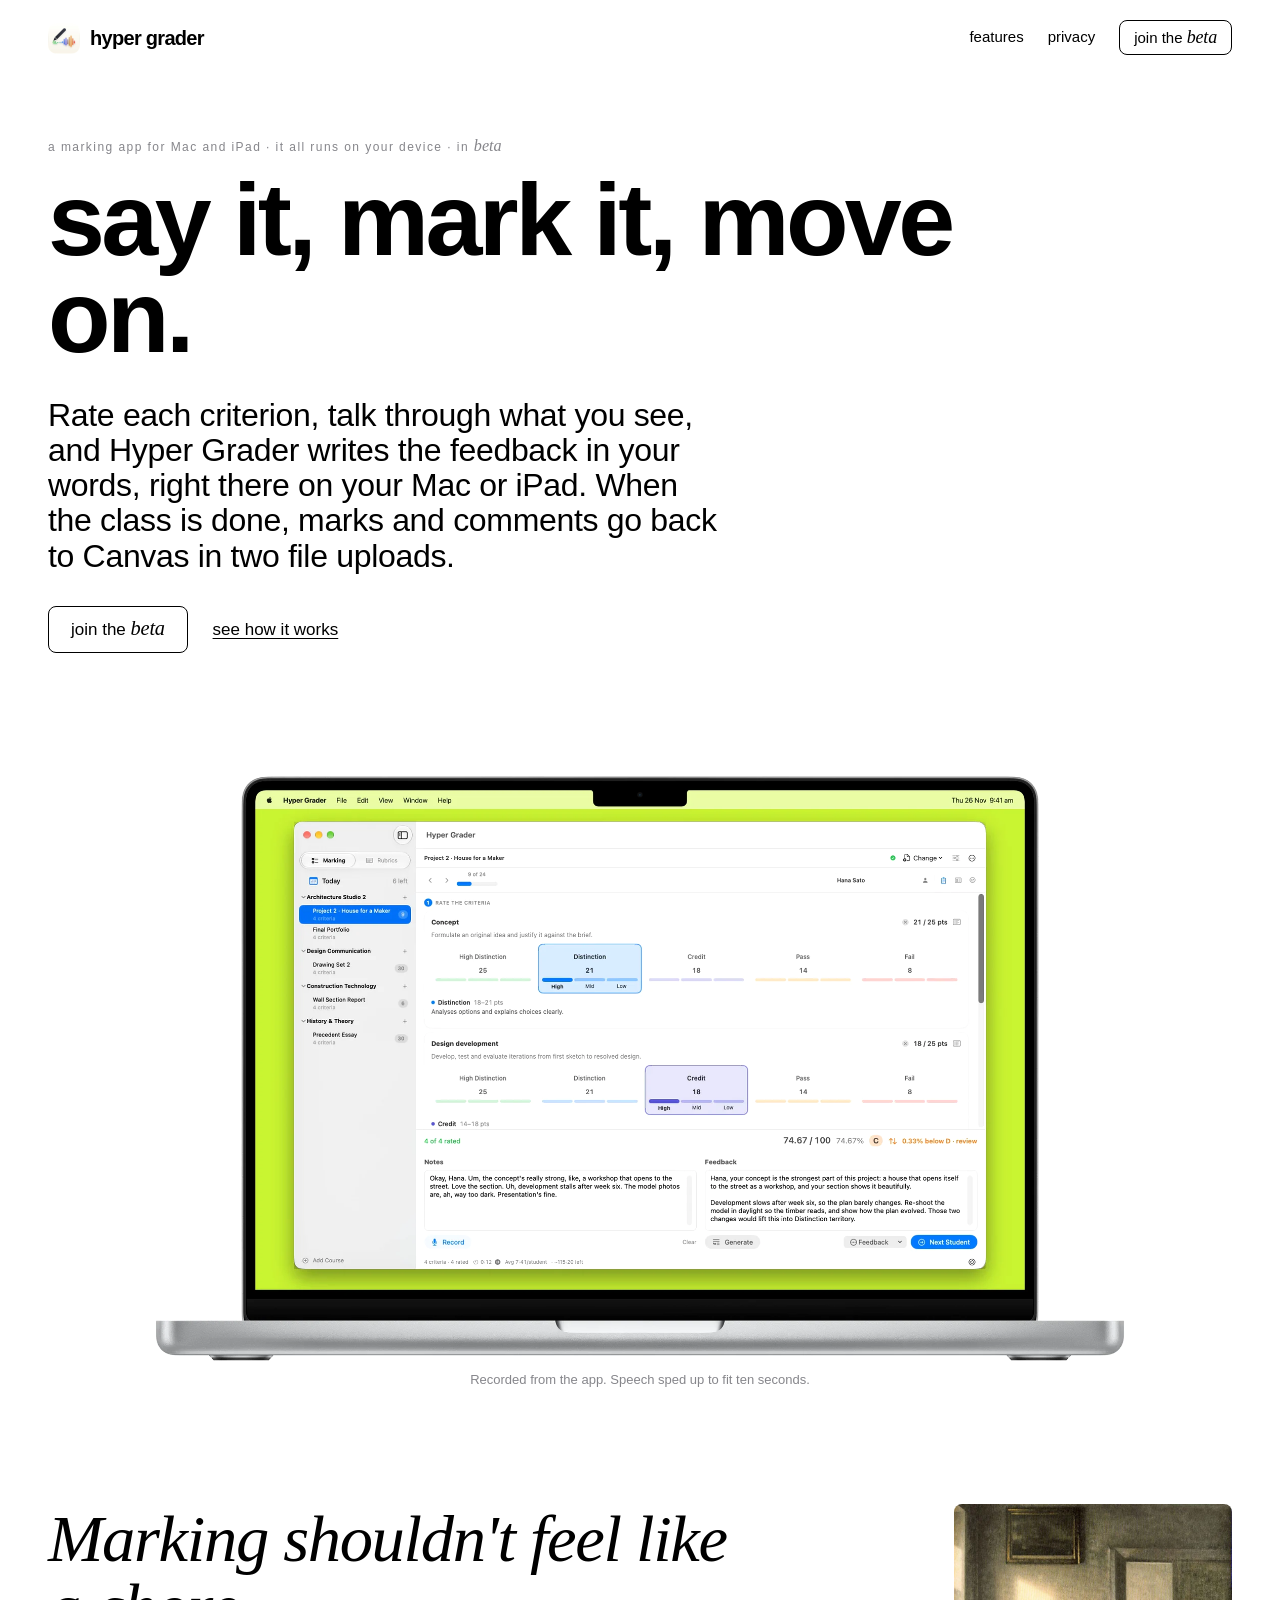
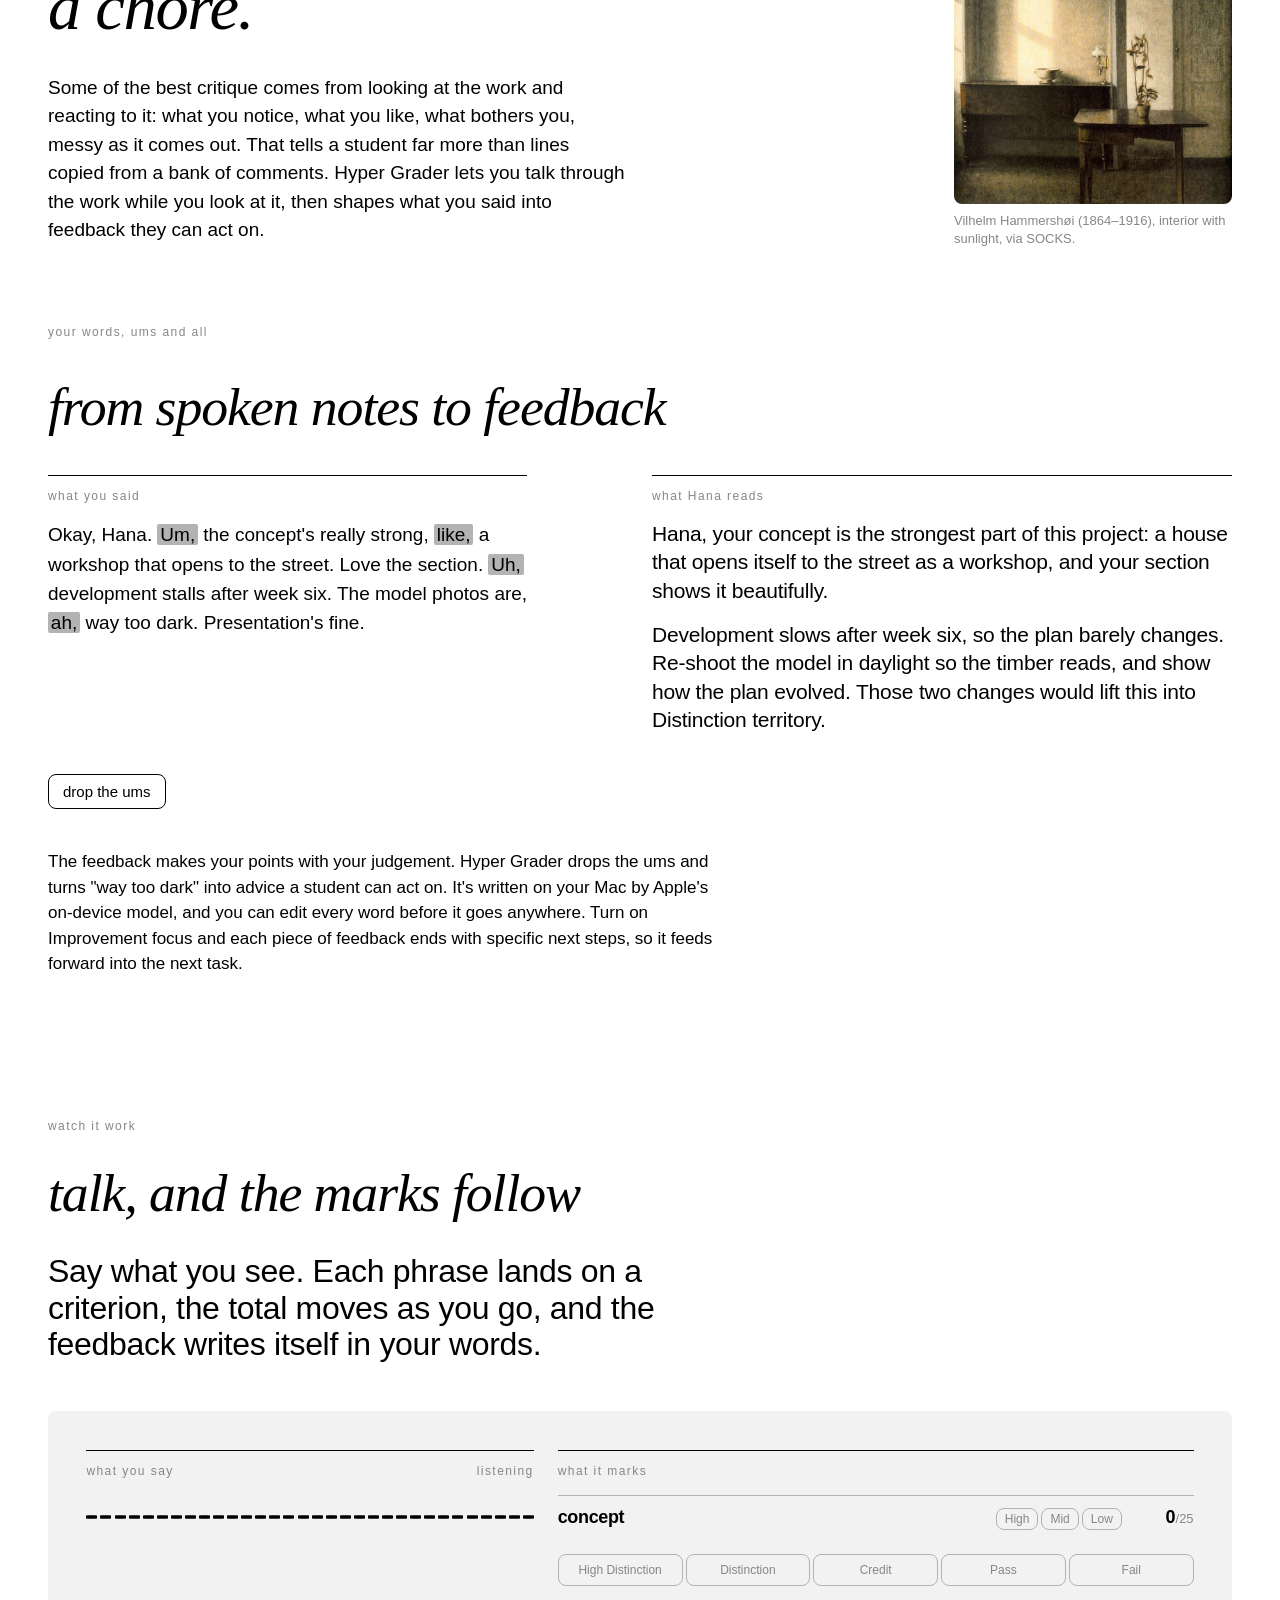
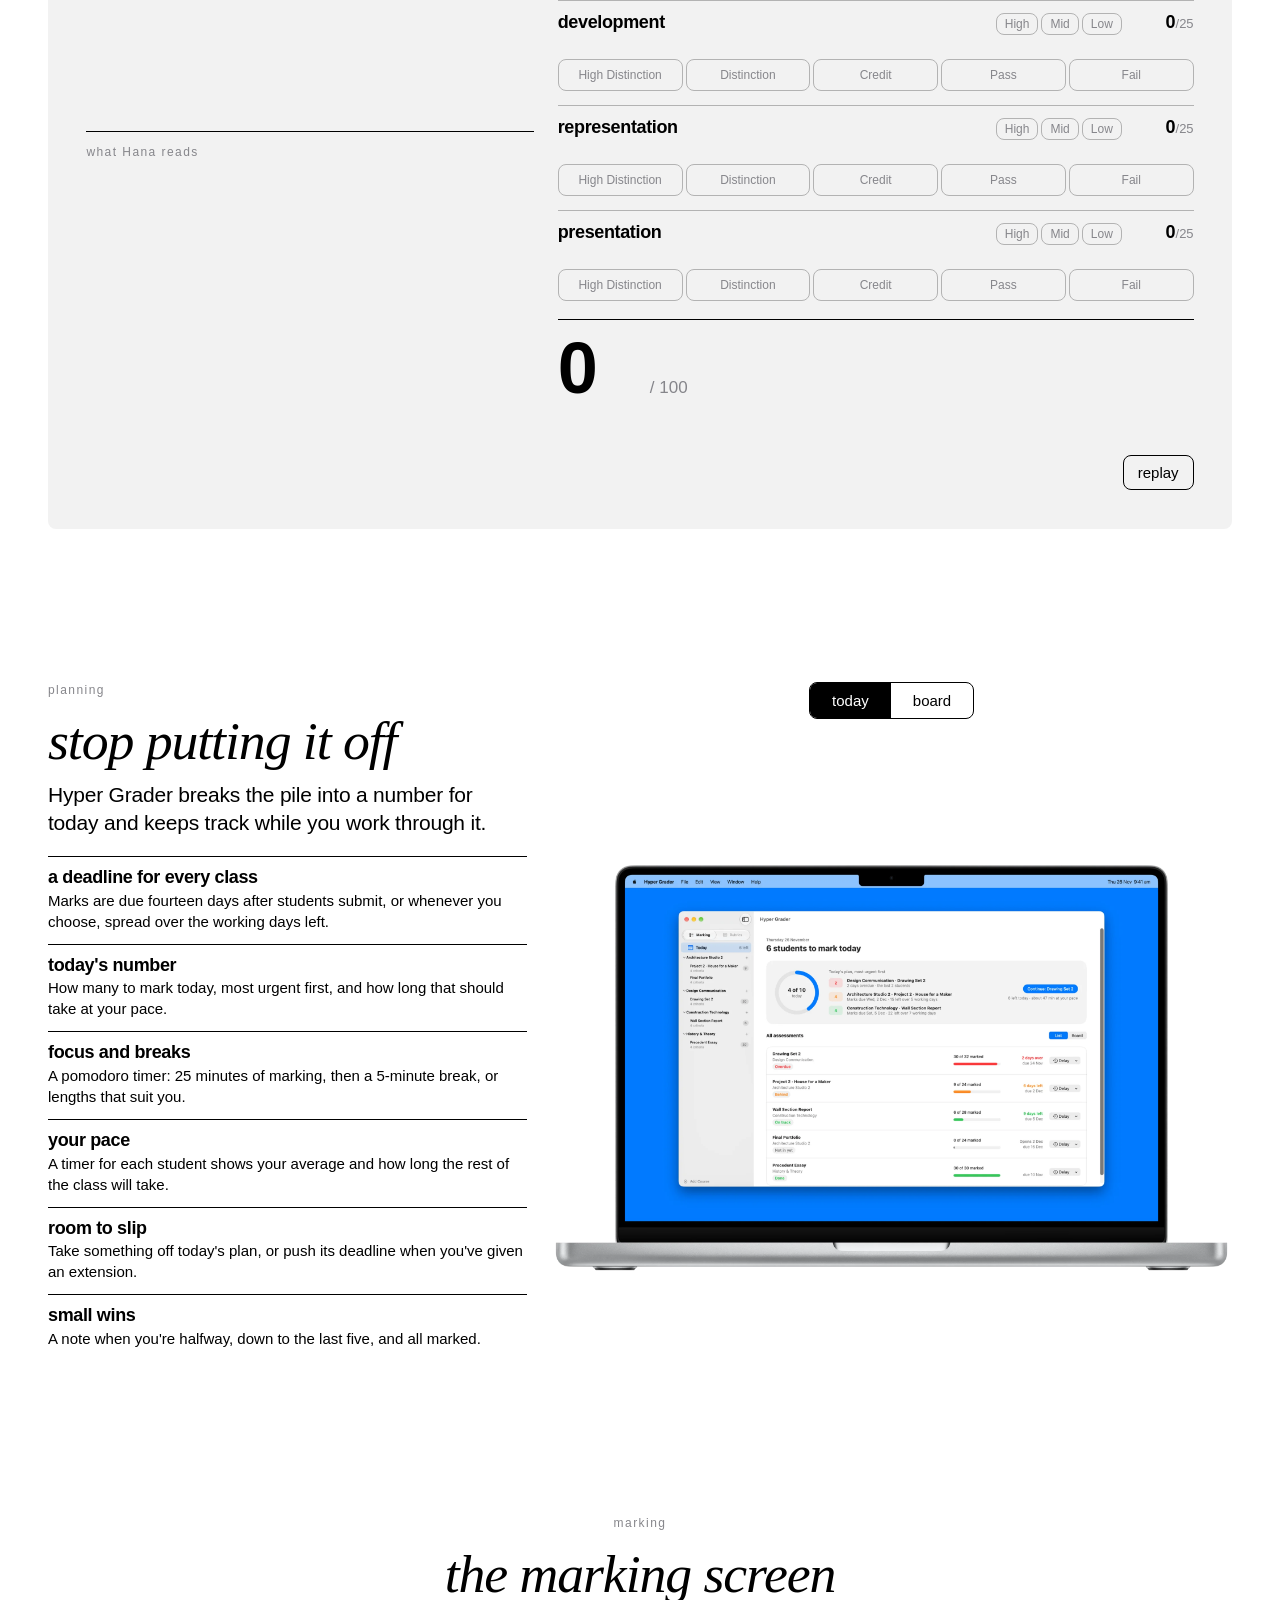
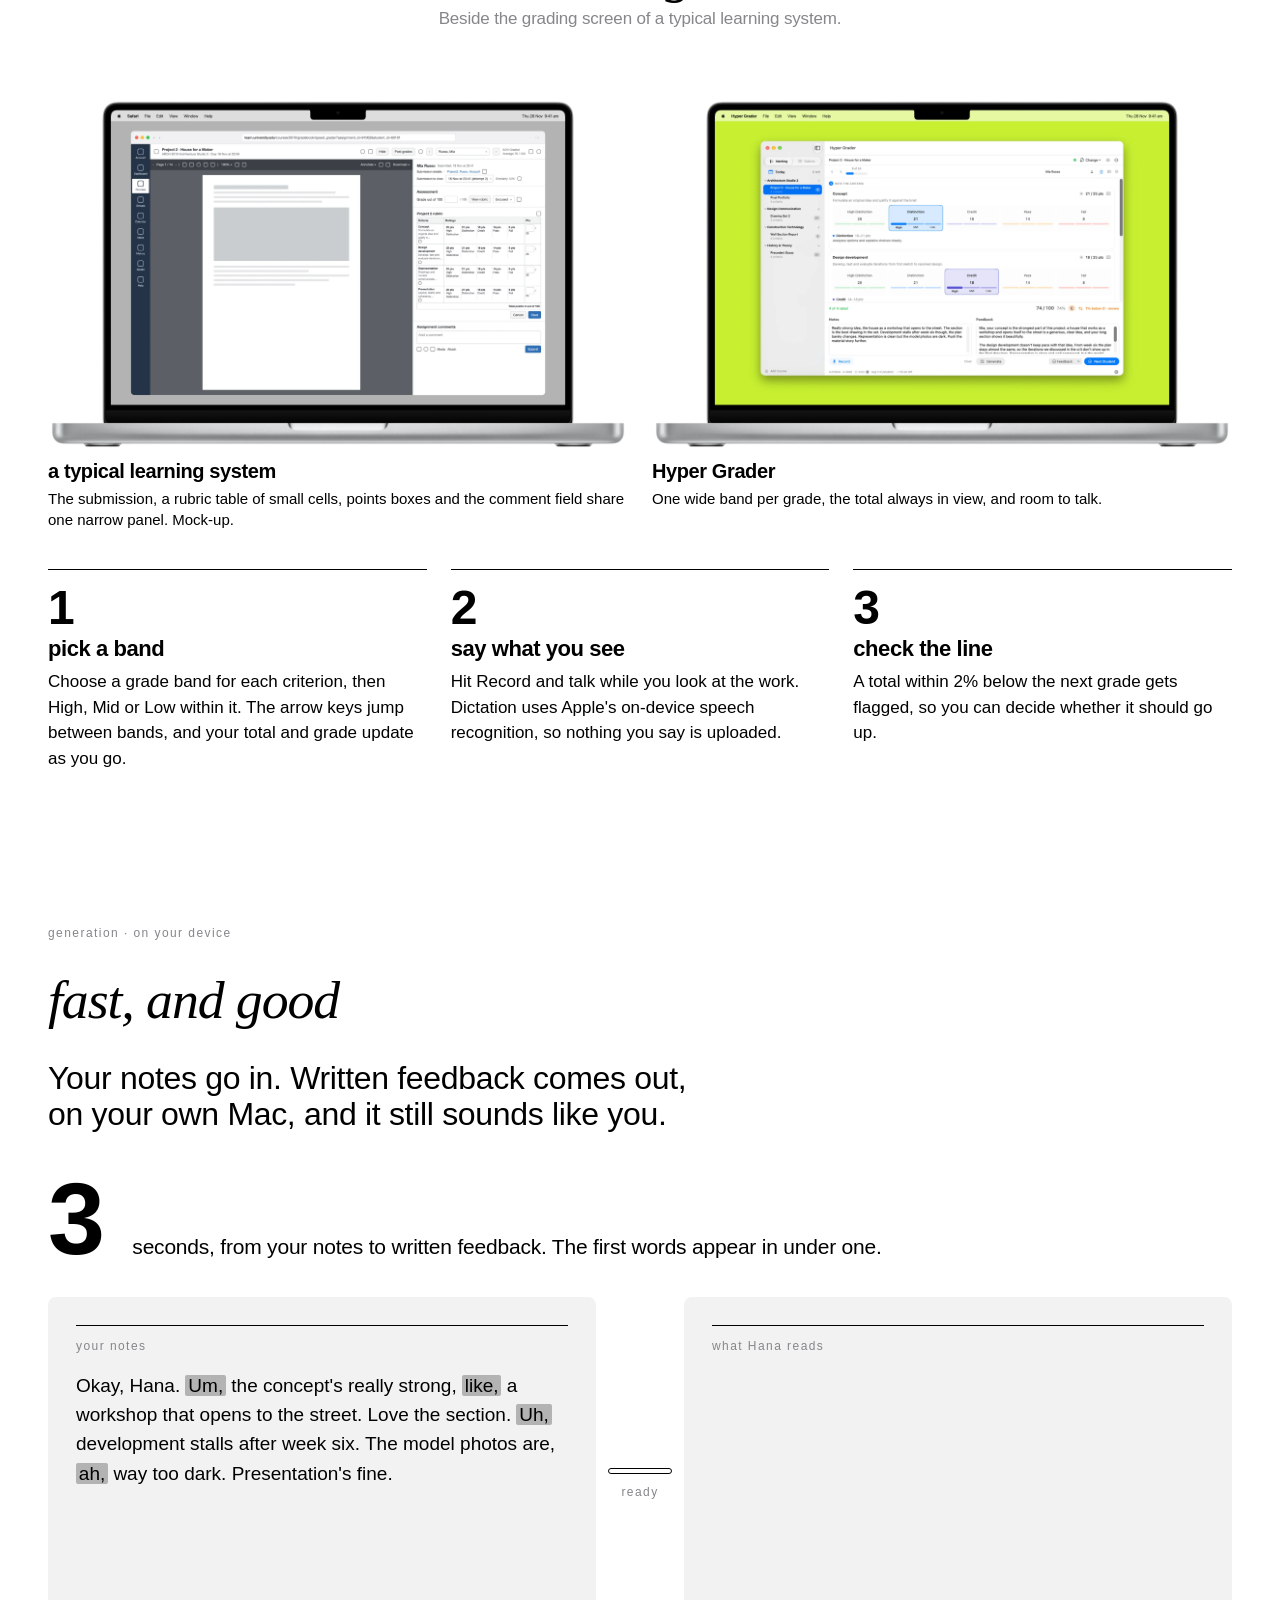
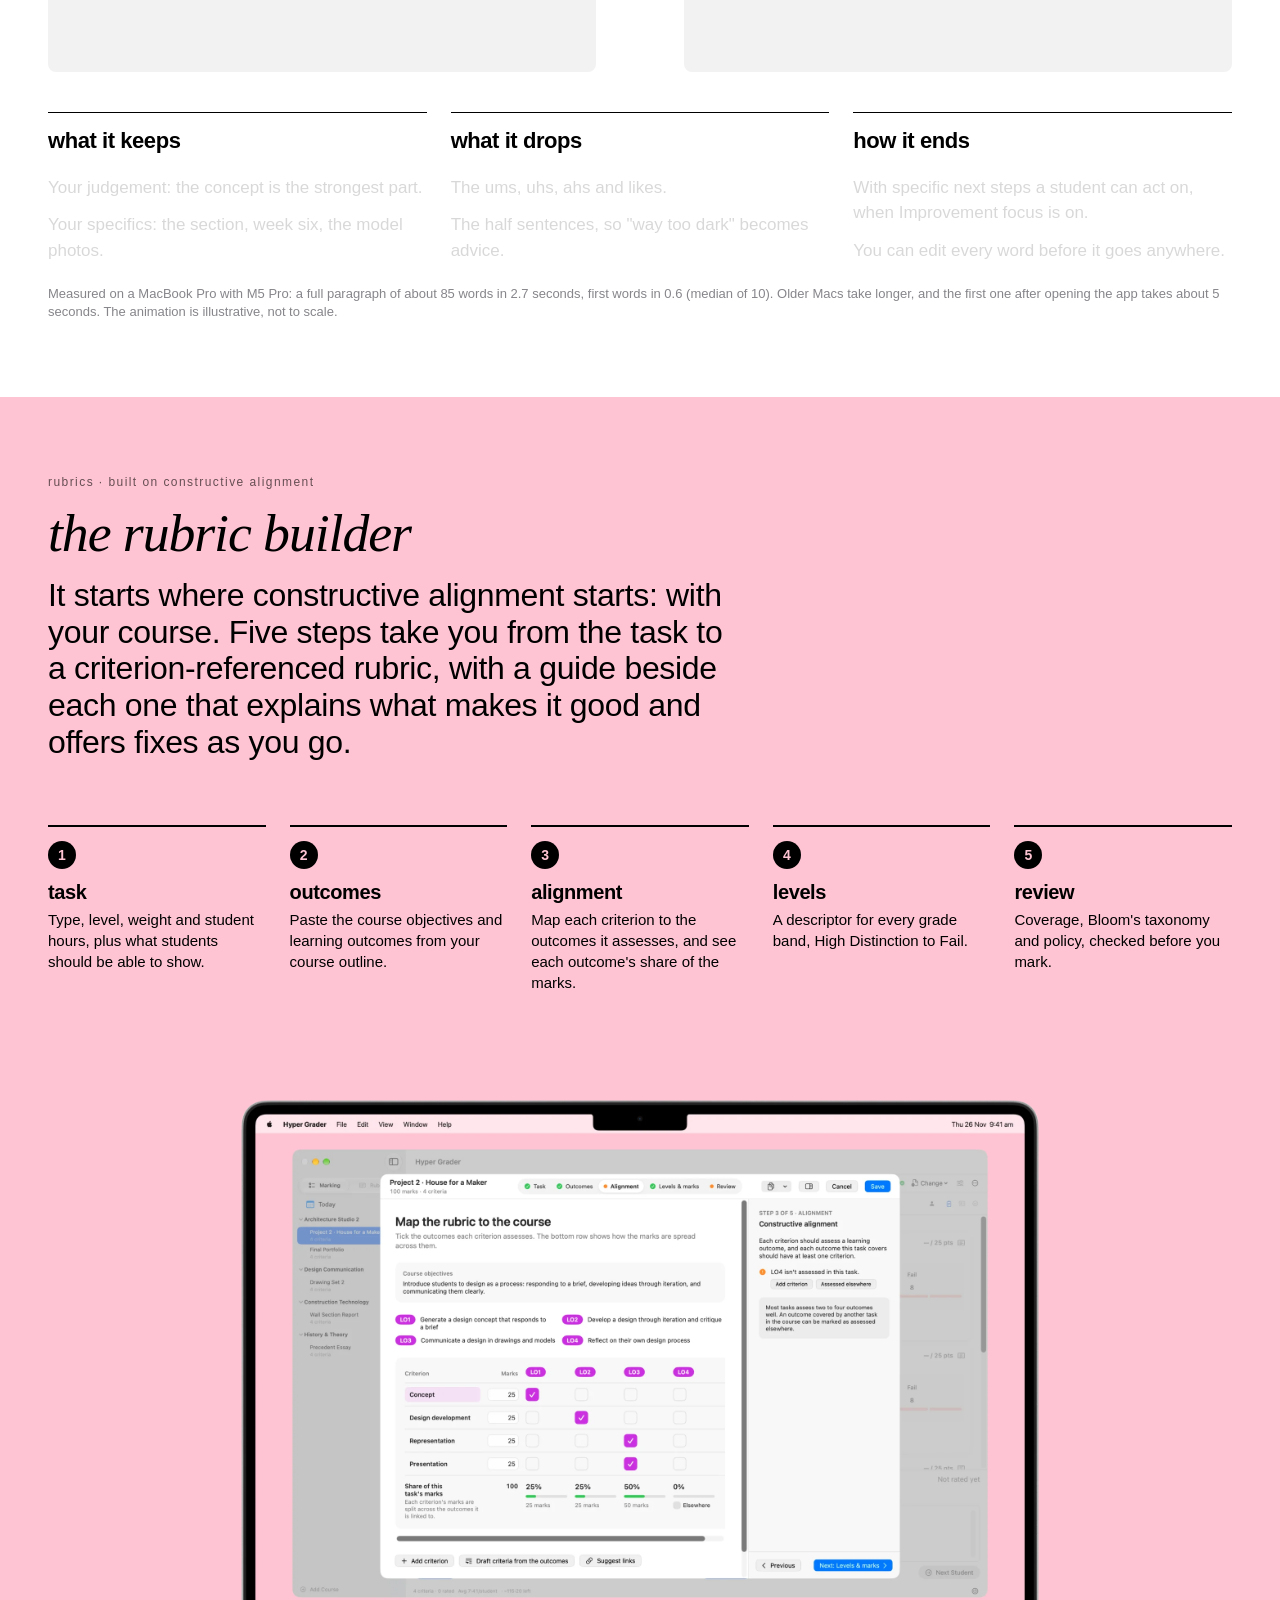
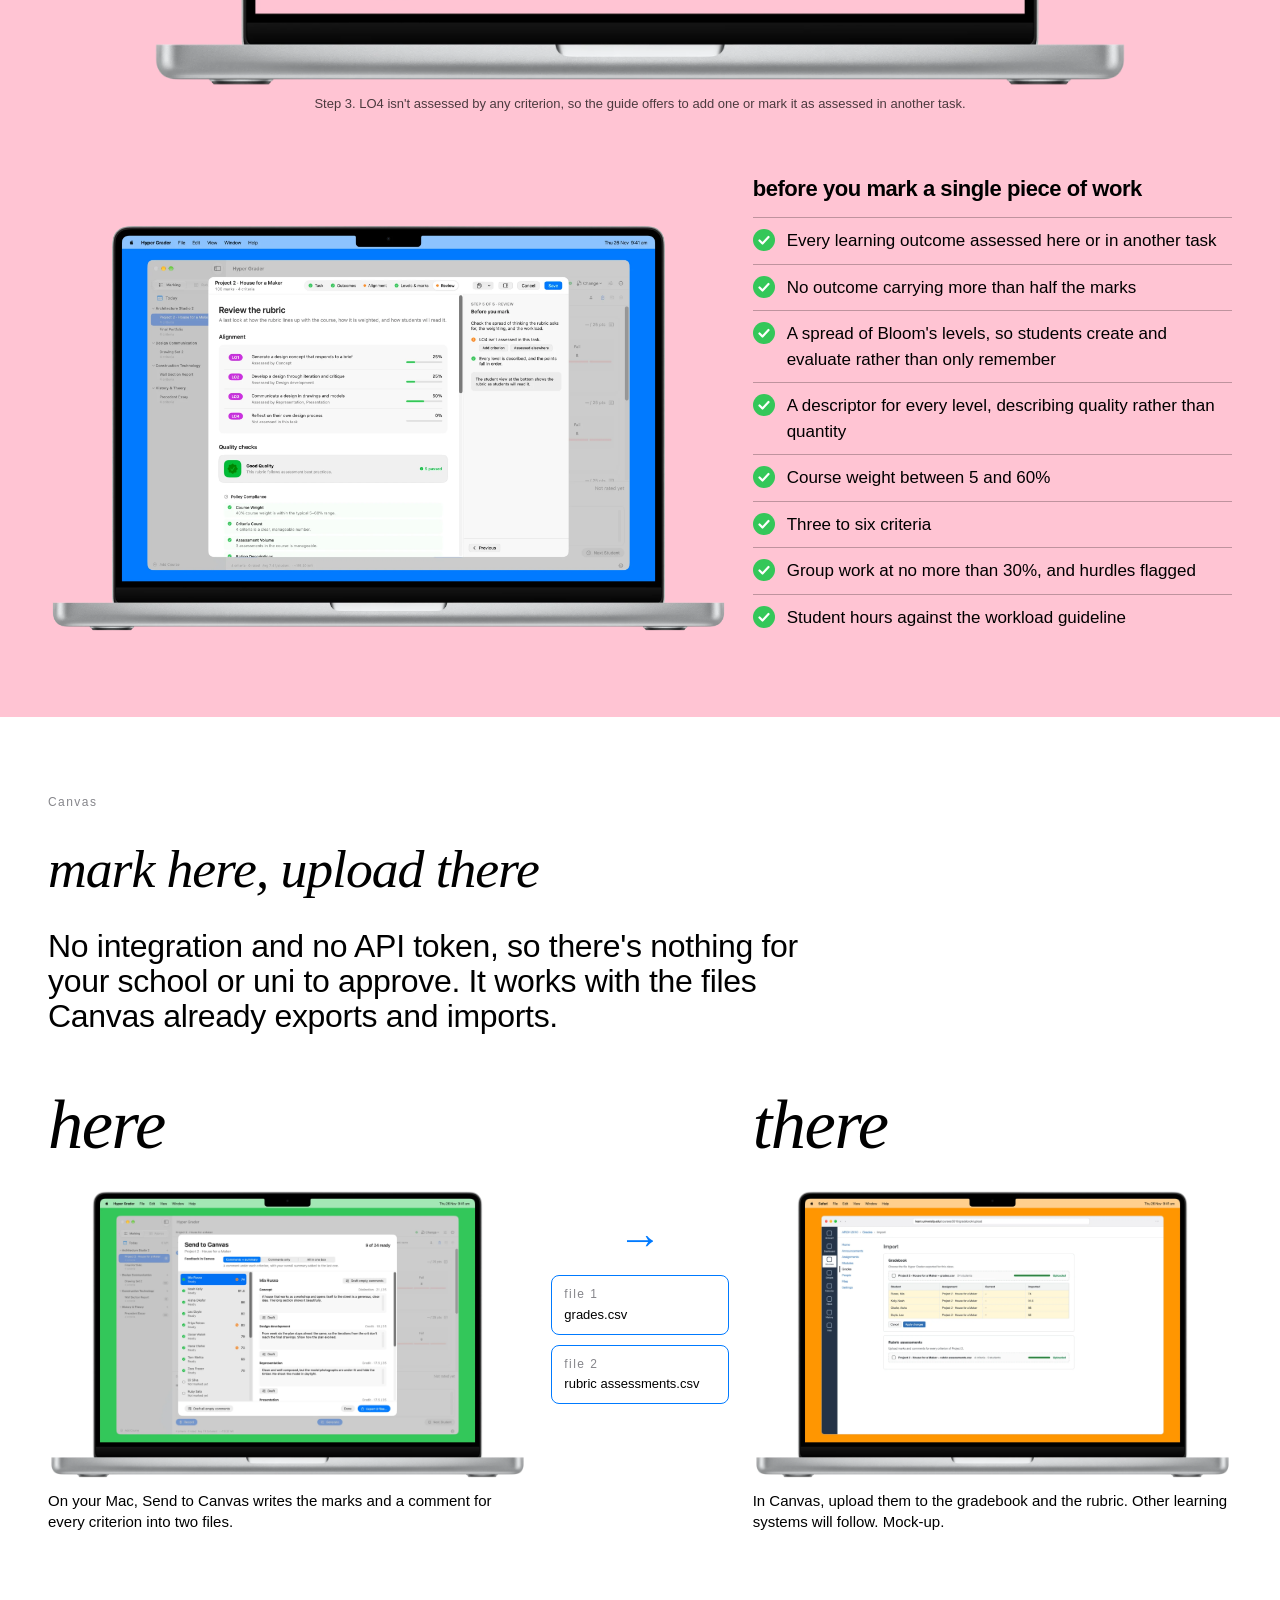
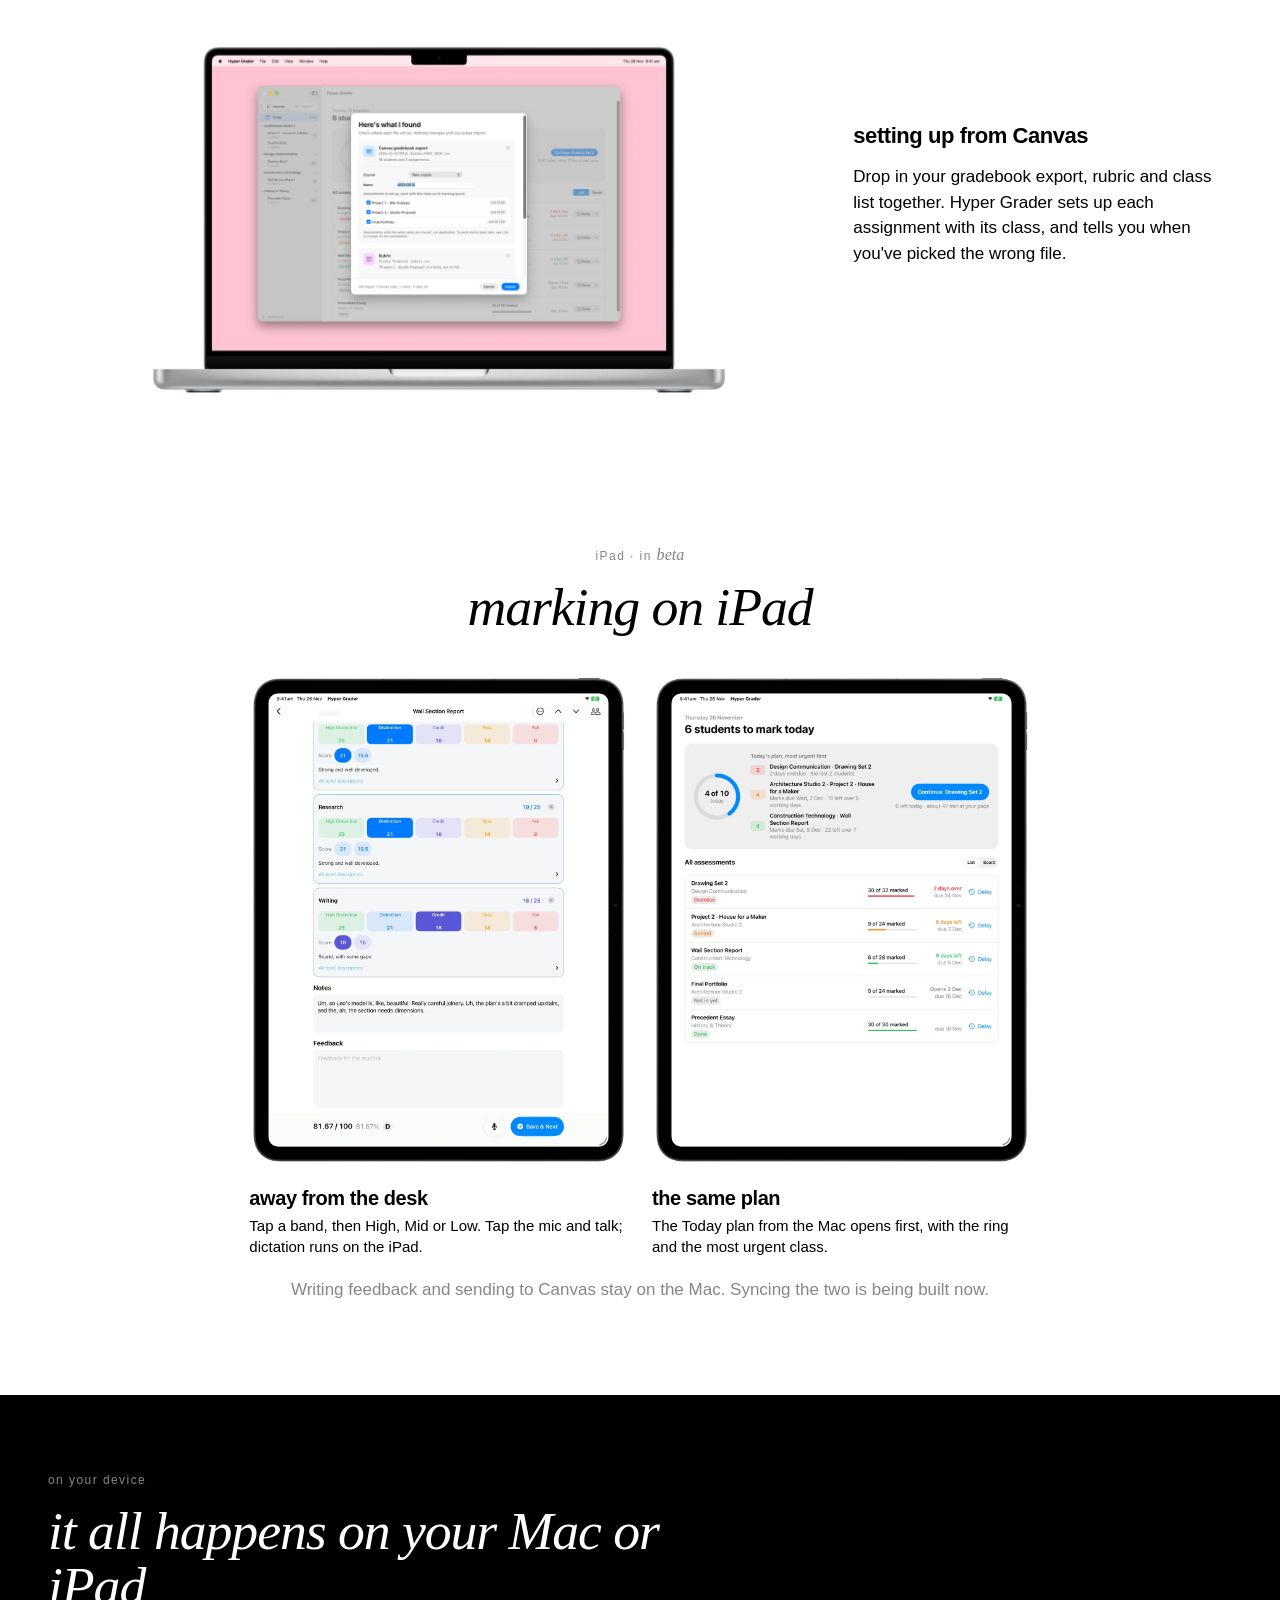
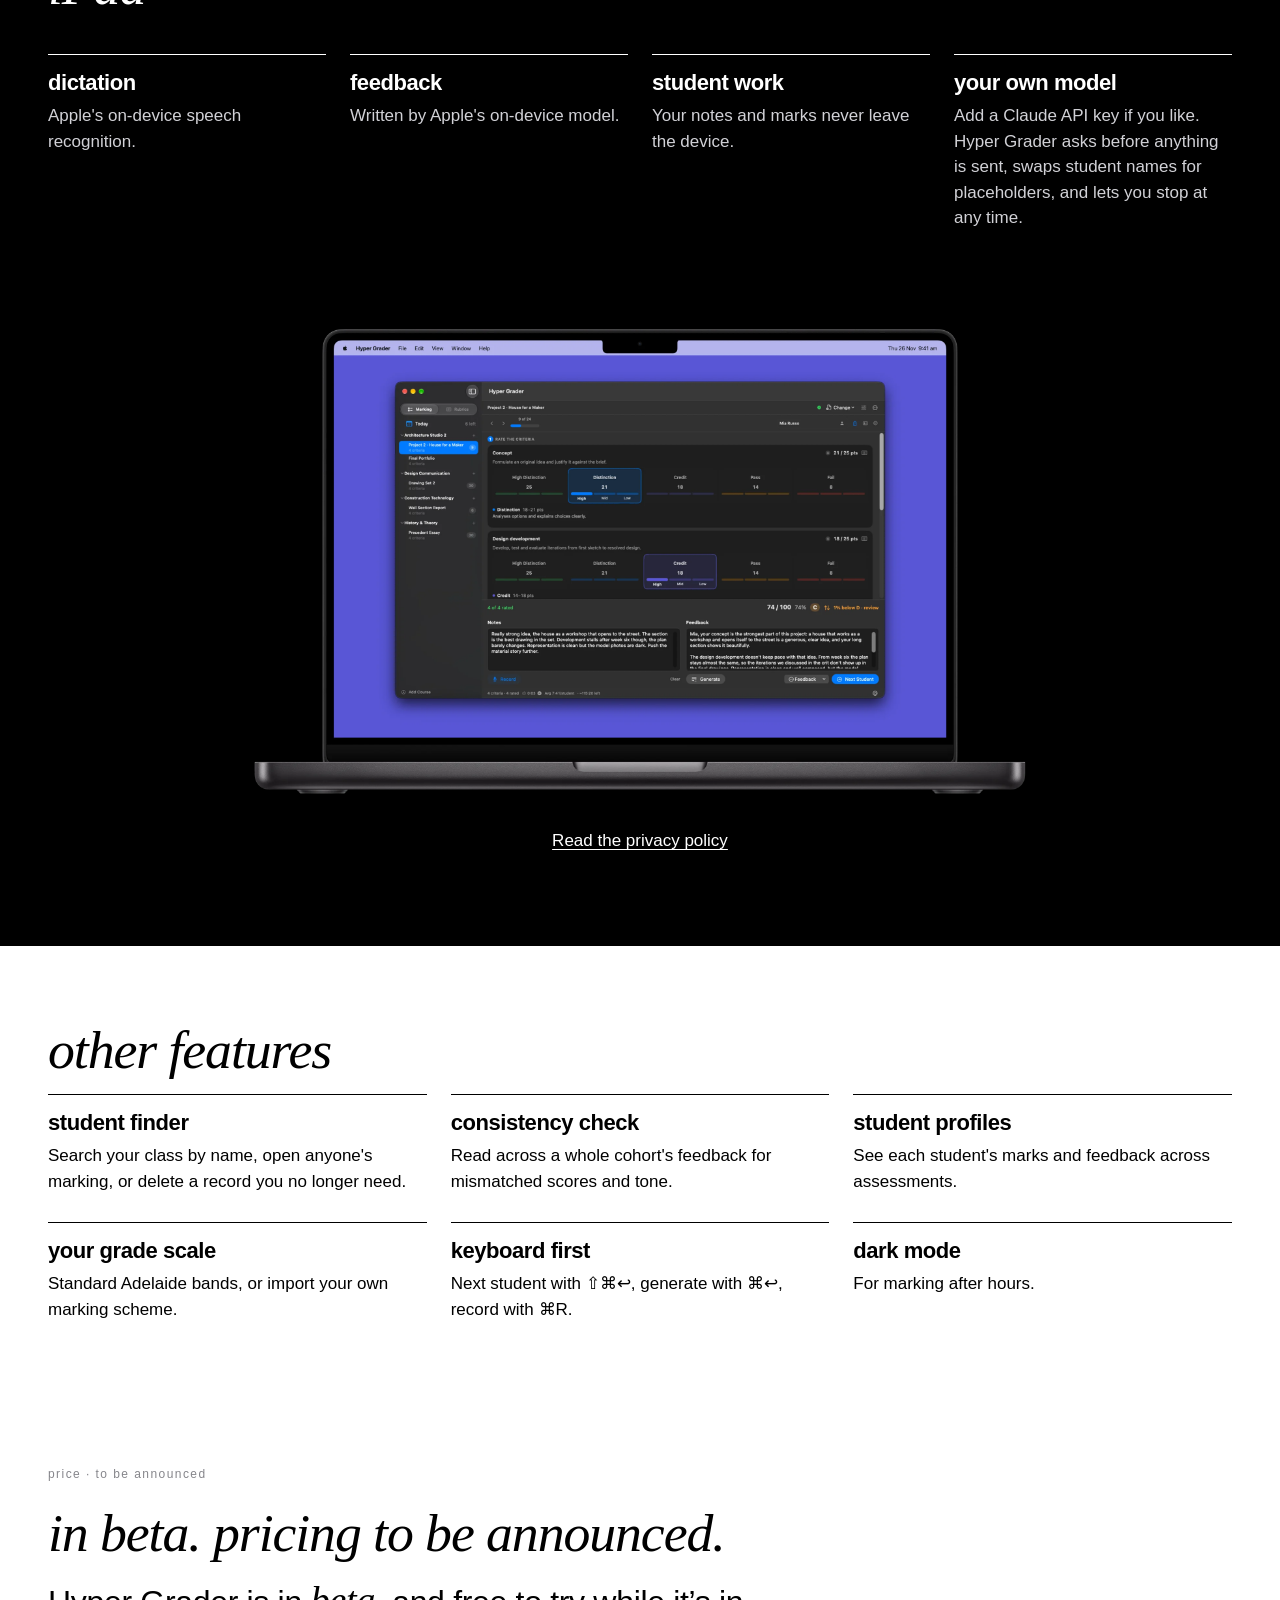
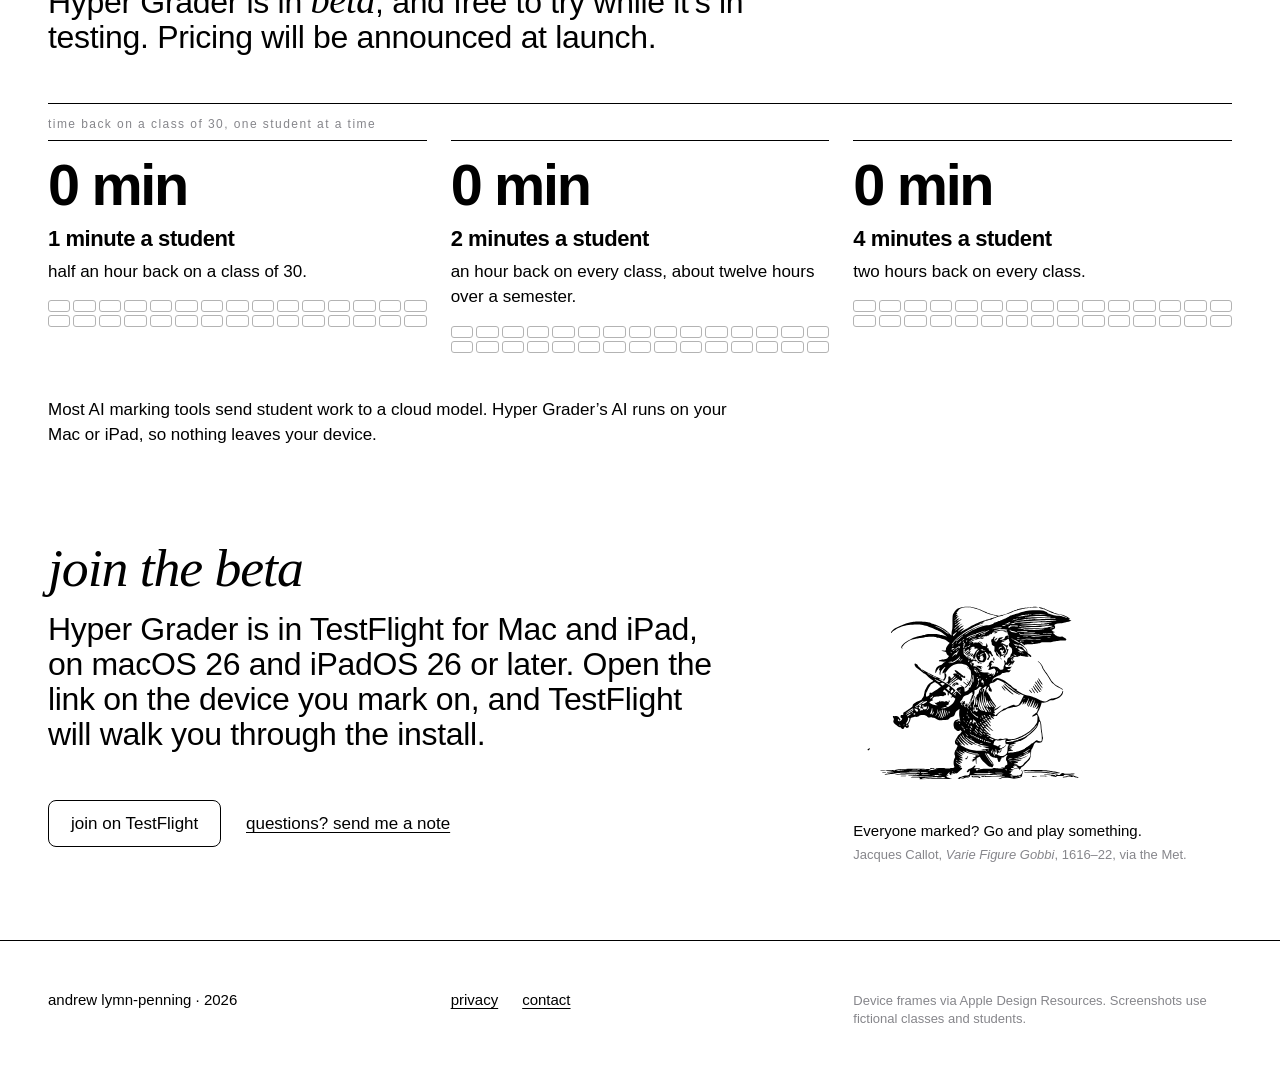
==== index.html @ 0c0d0d10 "Beta section: TestFlight public link now that build 19 passed Beta App Review (Mac + iPad) Co-Author" ====
<!doctype html>
<html lang="en-AU">
<head>
<meta charset="utf-8">
<meta name="viewport" content="width=device-width, initial-scale=1">
<title>hyper grader: say it, mark it, move on</title>
<meta name="description" content="Hyper Grader is a marking app for Mac and iPad. Rate each criterion, talk through what you see, and it writes feedback in your words. Marks and comments go back to Canvas.">
<link rel="icon" type="image/png" href="images/favicon.png">
<link rel="apple-touch-icon" href="images/apple-touch-icon.png">
<meta property="og:title" content="hyper grader">
<meta property="og:description" content="Say it, mark it, move on. A marking app for Mac and iPad.">
<meta property="og:image" content="https://hypergrader.apenning.is/images/og-image.jpg">
<link rel="stylesheet" href="site.css">
</head>
<body>

<header class="nav">
  <a class="brand" href="./"><img src="images/icon.webp" width="32" height="32" alt=""> hyper grader</a>
  <nav>
    <a href="#today">features</a>
    <a href="#private">privacy</a>
    <a class="button small" href="#beta">join the <span class="beta-word">beta</span></a>
  </nav>
</header>

<main>

<section class="hero grid">
  <p class="label">a marking app for Mac and iPad · it all runs on your device · in <span class="beta-word">beta</span></p>
  <h1>say it, mark it, move on.</h1>
  <div class="intro">
    <p class="lead">Rate each criterion, talk through what you see, and Hyper Grader writes the feedback in your words, right there on your Mac or iPad. When the class is done, marks and comments go back to Canvas in two file uploads.</p>
    <p class="actions"><a class="button" href="#beta">join the <span class="beta-word">beta</span></a> <a class="text-link" href="#today">see how it works</a></p>
  </div>
  <figure class="device wide">
    <video class="demo" src="images/mac-marking-demo.mp4" poster="images/mac-marking-demo-poster.webp"
           width="2400" height="1580" autoplay muted loop playsinline preload="auto"
           aria-label="Hyper Grader marking one student in real time: spoken notes, ums included, appear as they're said; grade bands are picked for each criterion and the total updates; then Generate writes the feedback."></video>
    <figcaption>Recorded from the app. Speech sped up to fit ten seconds.</figcaption>
  </figure>
</section>

<section class="statement grid">
  <p>Marking shouldn't feel like a chore.</p>
  <p class="statement-note">Some of the best critique comes from looking at the work and reacting to it: what you notice, what you like, what bothers you, messy as it comes out. That tells a student far more than lines copied from a bank of comments. Hyper Grader lets you talk through the work while you look at it, then shapes what you said into feedback they can act on.</p>
  <figure>
    <img src="images/hammershoi-sunlit-room.webp" width="800" height="864" loading="lazy" alt="A quiet room in afternoon sun: light falls across a pale wall, a small table with a potted plant, a sideboard with a bowl and a lamp.">
    <figcaption>Vilhelm Hammershøi (1864–1916), interior with sunlight, via SOCKS.</figcaption>
  </figure>
</section>

<section class="words grid" id="words">
  <p class="label">your words, ums and all</p>
  <h2>from spoken notes to feedback</h2>
  <div class="said">
    <p class="kicker">what you said</p>
    <p class="transcript">Okay, Hana. <i>Um,</i> the concept's really strong, <i>like,</i> a workshop that opens to the street. Love the section. <i>Uh,</i> development stalls after week six. The model photos are, <i>ah,</i> way too dark. Presentation's fine.</p>
  </div>
  <div class="reads">
    <p class="kicker">what Hana reads</p>
    <p>Hana, your concept is the strongest part of this project: a house that opens itself to the street as a workshop, and your section shows it beautifully.</p>
    <p>Development slows after week six, so the plan barely changes. Re-shoot the model in daylight so the timber reads, and show how the plan evolved. Those two changes would lift this into Distinction territory.</p>
  </div>
  <p class="ums-toggle"><button type="button" class="button small" aria-pressed="false">drop the ums</button></p>
  <p class="note">The feedback makes your points with your judgement. Hyper Grader drops the ums and turns "way too dark" into advice a student can act on. It's written on your Mac by Apple's on-device model, and you can edit every word before it goes anywhere. Turn on Improvement focus and each piece of feedback ends with specific next steps, so it feeds forward into the next task.</p>
</section>

<section class="voice grid" id="voice" aria-labelledby="voice-h">
  <p class="label">watch it work</p>
  <h2 id="voice-h">talk, and the marks follow</h2>
  <p class="intro">Say what you see. Each phrase lands on a criterion, the total moves as you go, and the feedback writes itself in your words.</p>
  <div class="stage" role="group" aria-label="Animation of Hana's spoken notes becoming ratings. Concept is High Distinction, Mid, 23 of 25. Development is Credit, Low, 17. Representation is Pass, High, 15. Presentation is Distinction, Mid, 19. The total is 74 out of 100, a Credit, then the written feedback appears.">
    <div class="say">
      <div class="kicker-row"><p class="kicker">what you say</p><span class="status" aria-hidden="true">written</span></div>
      <div class="meter" aria-hidden="true"></div>
      <p class="transcript"><span data-p data-crit="0">Okay, Hana. <i>Um,</i> the concept's really strong, <i>like,</i> a workshop that opens to the street.</span> <span data-p>Love the section.</span> <span data-p data-crit="1"><i>Uh,</i> development stalls after week six.</span> <span data-p data-crit="2">The model photos are, <i>ah,</i> way too dark.</span> <span data-p data-crit="3">Presentation's fine.</span></p>
    </div>
    <div class="marks">
      <p class="kicker">what it marks</p>
      <ul class="crits">
        <li class="crit lit" data-band="0" data-step="1" data-pts="23">
          <span class="sr-only">concept: High Distinction, Mid, 23 out of 25.</span>
          <div class="ct" aria-hidden="true"><b>concept</b><span class="steps"><span>High</span><span class="on">Mid</span><span>Low</span></span><span class="pts"><b>23</b>/25</span></div>
          <div class="bands" aria-hidden="true"><b class="on" data-s="HD">High Distinction</b><b data-s="D">Distinction</b><b data-s="C">Credit</b><b data-s="P">Pass</b><b data-s="F">Fail</b></div>
        </li>
        <li class="crit lit" data-band="2" data-step="2" data-pts="17">
          <span class="sr-only">development: Credit, Low, 17 out of 25.</span>
          <div class="ct" aria-hidden="true"><b>development</b><span class="steps"><span>High</span><span>Mid</span><span class="on">Low</span></span><span class="pts"><b>17</b>/25</span></div>
          <div class="bands" aria-hidden="true"><b data-s="HD">High Distinction</b><b data-s="D">Distinction</b><b class="on" data-s="C">Credit</b><b data-s="P">Pass</b><b data-s="F">Fail</b></div>
        </li>
        <li class="crit lit" data-band="3" data-step="0" data-pts="15">
          <span class="sr-only">representation: Pass, High, 15 out of 25.</span>
          <div class="ct" aria-hidden="true"><b>representation</b><span class="steps"><span class="on">High</span><span>Mid</span><span>Low</span></span><span class="pts"><b>15</b>/25</span></div>
          <div class="bands" aria-hidden="true"><b data-s="HD">High Distinction</b><b data-s="D">Distinction</b><b data-s="C">Credit</b><b class="on" data-s="P">Pass</b><b data-s="F">Fail</b></div>
        </li>
        <li class="crit lit" data-band="1" data-step="1" data-pts="19">
          <span class="sr-only">presentation: Distinction, Mid, 19 out of 25.</span>
          <div class="ct" aria-hidden="true"><b>presentation</b><span class="steps"><span>High</span><span class="on">Mid</span><span>Low</span></span><span class="pts"><b>19</b>/25</span></div>
          <div class="bands" aria-hidden="true"><b data-s="HD">High Distinction</b><b class="on" data-s="D">Distinction</b><b data-s="C">Credit</b><b data-s="P">Pass</b><b data-s="F">Fail</b></div>
        </li>
      </ul>
      <span class="sr-only">Total 74 out of 100, a Credit, 1% below a Distinction.</span>
      <div class="total" aria-hidden="true"><span class="num">74</span><span class="of">/ 100</span><b class="grade">Credit</b><span class="flag">1% below a Distinction</span></div>
    </div>
    <div class="written">
      <div class="kicker-row"><p class="kicker">what Hana reads</p></div>
      <p class="fb">Hana, your concept is the strongest part of this project: a house that opens itself to the street as a workshop, and your section shows it beautifully. Development slows after week six, so the plan barely changes. Re-shoot the model in daylight so the timber reads, and show how the plan evolved. Those two changes would lift this into Distinction territory.</p>
    </div>
    <p class="replay"><button type="button" class="button small">replay</button></p>
  </div>
</section>

<section class="today grid" id="today">
  <div class="copy">
    <p class="label">planning</p>
    <h2>stop putting it off</h2>
    <p class="intro">Hyper Grader breaks the pile into a number for today and keeps track while you work through it.</p>
    <ul class="plan">
      <li><b>a deadline for every class</b> Marks are due fourteen days after students submit, or whenever you choose, spread over the working days left.</li>
      <li><b>today's number</b> How many to mark today, most urgent first, and how long that should take at your pace.</li>
      <li><b>focus and breaks</b> A pomodoro timer: 25 minutes of marking, then a 5-minute break, or lengths that suit you.</li>
      <li><b>your pace</b> A timer for each student shows your average and how long the rest of the class will take.</li>
      <li><b>room to slip</b> Take something off today's plan, or push its deadline when you've given an extension.</li>
      <li><b>small wins</b> A note when you're halfway, down to the last five, and all marked.</li>
    </ul>
  </div>
  <div class="switch" role="group" aria-label="Start screen view">
    <button type="button" aria-pressed="true" data-show="list">today</button><button type="button" aria-pressed="false" data-show="board">board</button>
  </div>
  <figure class="device swap">
    <img data-view="list" src="images/mac-dashboard.webp" width="2400" height="1579" loading="lazy" alt="Hyper Grader's start screen: a progress ring at 4 of 10, the three assessments to mark today in order of urgency, and a list of every assessment with its status and deadline.">
    <img data-view="board" src="images/mac-board.webp" width="2400" height="1579" loading="lazy" class="off" alt="The board view: every assessment as a card in columns for overdue, due this week, coming up and done.">
  </figure>
</section>

<section class="marking grid">
  <p class="label">marking</p>
  <h2>the marking screen</h2>
  <p class="lead">Beside the grading screen of a typical learning system.</p>
  <figure class="device lms">
    <img src="images/mac-lms-grader.webp" width="2400" height="1579" loading="lazy" alt="A mock-up of a typical learning system's grading screen in a browser: a submission preview, a toolbar of small icons, and a narrow side panel crowded with a rubric table, points boxes, an attempt menu, a grade box and a comment field.">
    <figcaption><b>a typical learning system</b> The submission, a rubric table of small cells, points boxes and the comment field share one narrow panel. Mock-up.</figcaption>
  </figure>
  <figure class="device">
    <img src="images/mac-marking.webp" width="2400" height="1579" loading="lazy" alt="The Hyper Grader marking screen: grade bands for each criterion with High, Mid and Low steps, a total of 74 out of 100 flagged as 1% below a Distinction, spoken notes on the left and written feedback on the right.">
    <figcaption><b>Hyper Grader</b> One wide band per grade, the total always in view, and room to talk.</figcaption>
  </figure>
  <ol class="numbered">
    <li><b>pick a band</b> Choose a grade band for each criterion, then High, Mid or Low within it. The arrow keys jump between bands, and your total and grade update as you go.</li>
    <li><b>say what you see</b> Hit Record and talk while you look at the work. Dictation uses Apple's on-device speech recognition, so nothing you say is uploaded.</li>
    <li><b>check the line</b> A total within 2% below the next grade gets flagged, so you can decide whether it should go up.</li>
  </ol>
</section>

<section class="fastgood grid" id="fast" aria-labelledby="fast-h">
  <p class="label">generation · on your device</p>
  <h2 id="fast-h">fast, and good</h2>
  <p class="intro">Your notes go in. Written feedback comes out, on your own Mac, and it still sounds like you.</p>
  <!-- Measured 26 Nov 2026: the app's own on-device generation path, median of 10 runs on a MacBook Pro (M5 Pro).
       First words 0.6 s (0.56-0.72), full paragraph 2.7 s (2.3-3.4), first run after launch about 5 s.
       docs/business notes: scratchpad genbench/results.md. Re-measure before changing these figures. -->
  <p class="stat"><span class="figure">3</span><span class="unit">seconds, from your notes to written feedback. The first words appear in under one.</span></p>
  <div class="pair" role="group" aria-label="Your notes on the left, with the ums and uhs dropped and your judgement and specifics kept, and the written feedback on the right, ending with next steps.">
    <div class="card">
      <p class="kicker">your notes</p>
      <p class="transcript fnotes">Okay, Hana. <i>Um,</i> <mark>the concept's really strong,</mark> <i>like,</i> <mark>a workshop that opens to the street.</mark> <mark>Love the section.</mark> <i>Uh,</i> <mark>development stalls after week six.</mark> <mark>The model photos are,</mark> <i>ah,</i> <mark>way too dark.</mark> Presentation's fine.</p>
    </div>
    <div class="gen" aria-hidden="true"><span class="bar"><span></span></span><span class="status">written</span></div>
    <div class="card">
      <p class="kicker">what Hana reads</p>
      <p class="fs">Hana, your concept is the strongest part of this project: a house that opens itself to the street as a workshop, and your section shows it beautifully.</p>
      <p class="fs">Development slows after week six, so the plan barely changes.</p>
      <p class="fs"><span class="tag">next steps</span>Re-shoot the model in daylight so the timber reads, and show how the plan evolved. Those two changes would lift this into Distinction territory.</p>
    </div>
  </div>
  <div class="gk">
    <div><h3>what it keeps</h3><ul><li>Your judgement: the concept is the strongest part.</li><li>Your specifics: the section, week six, the model photos.</li></ul></div>
    <div><h3>what it drops</h3><ul><li>The ums, uhs, ahs and likes.</li><li>The half sentences, so "way too dark" becomes advice.</li></ul></div>
    <div><h3>how it ends</h3><ul><li>With specific next steps a student can act on, when Improvement focus is on.</li><li>You can edit every word before it goes anywhere.</li></ul></div>
  </div>
  <p class="caveat">Measured on a MacBook Pro with M5 Pro: a full paragraph of about 85 words in 2.7 seconds, first words in 0.6 (median of 10). Older Macs take longer, and the first one after opening the app takes about 5 seconds. The animation is illustrative, not to scale.</p>
</section>

<section class="rubrics" id="rubrics">
  <div class="grid">
    <p class="label">rubrics · built on constructive alignment</p>
    <h2>the rubric builder</h2>
    <p class="intro">It starts where constructive alignment starts: with your course. Five steps take you from the task to a criterion-referenced rubric, with a guide beside each one that explains what makes it good and offers fixes as you go.</p>
    <ol class="steps-row">
      <li><span>1</span><b>task</b> Type, level, weight and student hours, plus what students should be able to show.</li>
      <li><span>2</span><b>outcomes</b> Paste the course objectives and learning outcomes from your course outline.</li>
      <li><span>3</span><b>alignment</b> Map each criterion to the outcomes it assesses, and see each outcome's share of the marks.</li>
      <li><span>4</span><b>levels</b> A descriptor for every grade band, High Distinction to Fail.</li>
      <li><span>5</span><b>review</b> Coverage, Bloom's taxonomy and policy, checked before you mark.</li>
    </ol>
    <figure class="device wide">
      <img src="images/mac-rubric-alignment.webp" width="2400" height="1579" loading="lazy" alt="The rubric builder's Alignment step: course objectives and four learning outcomes above a grid of criteria ticked against the outcomes they assess, with each outcome's share of the marks, and a guide panel flagging that LO4 isn't assessed in this task.">
      <figcaption>Step 3. LO4 isn't assessed by any criterion, so the guide offers to add one or mark it as assessed in another task.</figcaption>
    </figure>
  </div>
  <div class="grid review">
    <figure class="device">
      <img src="images/mac-rubric-review.webp" width="2400" height="1579" loading="lazy" alt="The rubric builder's Review step: each learning outcome with its share of the marks and the criteria assessing it, then the quality checks, with a guide panel of remaining fixes.">
    </figure>
    <div class="copy">
      <h3>before you mark a single piece of work</h3>
      <ul class="checks">
        <li>Every learning outcome assessed here or in another task</li>
        <li>No outcome carrying more than half the marks</li>
        <li>A spread of Bloom's levels, so students create and evaluate rather than only remember</li>
        <li>A descriptor for every level, describing quality rather than quantity</li>
        <li>Course weight between 5 and 60%</li>
        <li>Three to six criteria</li>
        <li>Group work at no more than 30%, and hurdles flagged</li>
        <li>Student hours against the workload guideline</li>
      </ul>
    </div>
  </div>
</section>

<section class="canvas grid">
  <p class="label">Canvas</p>
  <h2>mark here, upload there</h2>
  <p class="lead">No integration and no API token, so there's nothing for your school or uni to approve. It works with the files Canvas already exports and imports.</p>
  <figure class="device here">
    <p class="word">here</p>
    <img src="images/mac-send.webp" width="2400" height="1579" loading="lazy" alt="Send to Canvas in Hyper Grader: 9 of 24 students ready, a comment under each criterion for Mia Russo, and an Export 2 files button.">
    <figcaption>On your Mac, Send to Canvas writes the marks and a comment for every criterion into two files.</figcaption>
  </figure>
  <ul class="handoff" aria-label="The two files">
    <li><span>file 1</span>grades.csv</li>
    <li><span>file 2</span>rubric assessments.csv</li>
  </ul>
  <figure class="device there">
    <p class="word">there</p>
    <img src="images/mac-lms-import.webp" width="2400" height="1579" loading="lazy" alt="A mock-up of a learning system's gradebook import page with both files uploaded and the imported marks listed for review.">
    <figcaption>In Canvas, upload them to the gradebook and the rubric. Other learning systems will follow. Mock-up.</figcaption>
  </figure>
  <div class="copy">
    <h3>setting up from Canvas</h3><p>Drop in your gradebook export, rubric and class list together. Hyper Grader sets up each assignment with its class, and tells you when you've picked the wrong file.</p>
  </div>
  <figure class="device setup">
    <img src="images/mac-import.webp" width="1940" height="1276" loading="lazy" alt="The import review, headed “Here's what I found”, listing a Canvas gradebook export with three assignments and a rubric file, each with where it will go.">
  </figure>
</section>

<section class="ipad-section grid" id="ipad">
  <p class="label">iPad · in <span class="beta-word">beta</span></p>
  <h2>marking on iPad</h2>
  <figure class="device">
    <video class="demo" src="images/ipad-marking-demo.mp4" poster="images/ipad-marking-demo-poster.webp"
           width="1200" height="1566" autoplay muted loop playsinline preload="metadata"
           aria-label="Hyper Grader on an iPad Pro: four criteria are rated by tapping a band and a step, the total climbs to 81.67, then rambling notes are dictated."></video>
    <figcaption><b>away from the desk</b> Tap a band, then High, Mid or Low. Tap the mic and talk; dictation runs on the iPad.</figcaption>
  </figure>
  <figure class="device">
    <img src="images/ipad-dashboard.webp" width="1226" height="1600" loading="lazy" alt="The Today plan on iPad: a progress ring at 4 of 10, the three assessments to mark today, and every assessment with its status and deadline.">
    <figcaption><b>the same plan</b> The Today plan from the Mac opens first, with the ring and the most urgent class.</figcaption>
  </figure>
  <p class="quiet">Writing feedback and sending to Canvas stay on the Mac. Syncing the two is being built now.</p>
</section>

<section class="private" id="private">
  <div class="grid">
    <p class="label">on your device</p>
    <h2>it all happens on your Mac or iPad</h2>
    <ul class="local">
      <li><b>dictation</b> Apple's on-device speech recognition.</li>
      <li><b>feedback</b> Written by Apple's on-device model.</li>
      <li><b>student work</b> Your notes and marks never leave the device.</li>
      <li><b>your own model</b> Add a Claude API key if you like. Hyper Grader asks before anything is sent, swaps student names for placeholders, and lets you stop at any time.</li>
    </ul>
    <figure class="device wide">
      <img src="images/mac-marking-dark.webp" width="2400" height="1579" loading="lazy" alt="The marking screen in dark mode on a Space Black MacBook Pro.">
    </figure>
    <p class="policy-link"><a href="privacy.html">Read the privacy policy</a></p>
  </div>
</section>

<section class="more grid">
  <h2>other features</h2>
  <ul class="stepped">
    <li><b>student finder</b> Search your class by name, open anyone's marking, or delete a record you no longer need.</li>
    <li><b>consistency check</b> Read across a whole cohort's feedback for mismatched scores and tone.</li>
    <li><b>student profiles</b> See each student's marks and feedback across assessments.</li>
    <li><b>your grade scale</b> Standard Adelaide bands, or import your own marking scheme.</li>
    <li><b>keyboard first</b> Next student with ⇧⌘↩, generate with ⌘↩, record with ⌘R.</li>
    <li><b>dark mode</b> For marking after hours.</li>
  </ul>
</section>

<section class="price grid" id="price">
  <p class="label">price · to be announced</p>
  <h2>in beta. pricing to be announced.</h2>
  <p class="lead">Hyper Grader is in <span class="beta-word">beta</span>, and free to try while it’s in testing. Pricing will be announced at launch.</p>
  <p class="kicker tl-k">time back on a class of 30, one student at a time</p>
  <ul class="stepped tally-list" aria-label="Time back on a class of 30">
    <li data-min="1"><b>1 minute a student</b> half an hour back on a class of 30.</li>
    <li data-min="2"><b>2 minutes a student</b> an hour back on every class, about twelve hours over a semester.</li>
    <li data-min="4"><b>4 minutes a student</b> two hours back on every class.</li>
  </ul>
  <p class="note">Most AI marking tools send student work to a cloud model. Hyper Grader’s AI runs on your Mac or iPad, so nothing leaves your device.</p>
</section>

<section class="beta grid" id="beta">
  <h2>join the beta</h2>
  <p class="lead">Hyper Grader is in TestFlight for Mac and iPad, on macOS 26 and iPadOS 26 or later. Open the link on the device you mark on, and TestFlight will walk you through the install.</p>
  <p class="actions"><a class="button" href="https://testflight.apple.com/join/DnvdCEXS">join on TestFlight</a> <a class="text-link" href="mailto:me@apenning.is?subject=Hyper%20Grader%20beta">questions? send me a note</a></p>
  <figure class="drollery">
    <img src="images/violinist.svg" width="320" height="320" loading="lazy" alt="A hunched masked violinist in a feathered hat, playing.">
    <figcaption><span>Everyone marked? Go and play something.</span>Jacques Callot, <i>Varie Figure Gobbi</i>, 1616–22, via the Met.</figcaption>
  </figure>
</section>

</main>

<footer class="grid">
  <p class="sig">andrew lymn-penning · 2026</p>
  <p class="links"><a href="privacy.html">privacy</a> <a href="mailto:me@apenning.is">contact</a></p>
  <p class="credit">Device frames via Apple Design Resources. Screenshots use fictional classes and students.</p>
</footer>

<script src="motion.js" defer></script>
<script>
  // Drop the ums: fade the fillers out of the transcript, and back.
  const umsButton = document.querySelector('.ums-toggle button');
  umsButton.addEventListener('click', () => {
    const on = umsButton.getAttribute('aria-pressed') !== 'true';
    umsButton.setAttribute('aria-pressed', on);
    umsButton.textContent = on ? 'put them back' : 'drop the ums';
    document.querySelector('.transcript').classList.toggle('tidy', on);
  });

  // Today or board: swap the start-screen shot.
  for (const b of document.querySelectorAll('.switch button')) b.addEventListener('click', () => {
    for (const o of document.querySelectorAll('.switch button')) o.setAttribute('aria-pressed', o === b);
    for (const img of document.querySelectorAll('.swap img')) img.classList.toggle('off', img.dataset.view !== b.dataset.show);
  });

  // Respect reduced motion: show the finished frame with controls instead of autoplaying.
  if (matchMedia('(prefers-reduced-motion: reduce)').matches) {
    for (const v of document.querySelectorAll('video.demo')) { v.removeAttribute('autoplay'); v.pause(); v.controls = true; }
  }
</script>
</body>
</html>
---- site.css ----
/* hyper grader site, in alp standards (tokens from alp-brand tokens.css, v1.0).
   Faces load with local() only; elsewhere the stack falls back to Helvetica. */
@font-face { font-family: "ALP Display"; font-weight: 500; src: local("HelveticaNowDisplay-Md"); }
@font-face { font-family: "ALP Display"; font-weight: 700; src: local("HelveticaNowDisplay-Bd"); }
@font-face { font-family: "ALP Text"; font-weight: 400; src: local("HelveticaNowText-Regular"); }
@font-face { font-family: "ALP Text"; font-weight: 500; src: local("HelveticaNowText-Medium"); }
@font-face { font-family: "ALP Text"; font-weight: 700; src: local("HelveticaNowText-Bold"); }
@font-face { font-family: "ALP Micro"; font-weight: 400; src: local("HelveticaNowMicro-Regular"); }
@font-face { font-family: "ALP Micro"; font-weight: 500; src: local("HelveticaNowMicro-Medium"); }

:root {
  --alp-ink: #000000;
  --alp-paper: #FFFFFF;
  --alp-frame: #F2F2F2;
  --alp-highlight: #B3B3B3;
  --alp-quiet: #86868B;
  --alp-display: "ALP Display", "Helvetica Neue", Helvetica, Arial, sans-serif;
  --alp-text: "ALP Text", "Helvetica Neue", Helvetica, Arial, sans-serif;
  --alp-micro: "ALP Micro", "ALP Text", "Helvetica Neue", Helvetica, Arial, sans-serif;
  --alp-xl: clamp(48px, 8vw, 120px);
  --alp-l: clamp(34px, 4.4vw, 64px);
  --alp-m: clamp(22px, 2.5vw, 36px);
  --alp-body: 17px;
  --alp-caption: 13px;
  --alp-label: 12px;
  --alp-track-display: -0.035em;
  --alp-track-label: 0.12em;
  --alp-gutter: 24px;
  --alp-margin: clamp(16px, 4vw, 48px);
  --alp-max: 1600px;
  --alp-radius: 8px;
}

* { box-sizing: border-box; }
html { -webkit-text-size-adjust: 100%; }
body {
  margin: 0;
  background: var(--alp-paper);
  color: var(--alp-ink);
  font: 400 var(--alp-body)/1.5 var(--alp-text);
  -webkit-font-smoothing: antialiased;
}
img { display: block; max-width: 100%; height: auto; }

/* the hidden 12-column grid */
.grid {
  display: grid;
  grid-template-columns: repeat(12, minmax(0, 1fr));
  column-gap: var(--alp-gutter);
  max-width: var(--alp-max);
  margin: 0 auto;
  padding: 0 var(--alp-margin);
}
.grid > * { grid-column: 1 / -1; }

/* type */
h1, h2 {
  font-family: var(--alp-display);
  font-weight: 700;
  letter-spacing: var(--alp-track-display);
  margin: 0;
}
h1 { font-size: var(--alp-xl); line-height: 0.95; }
h2 { font-size: var(--alp-l); line-height: 1.0; margin-bottom: 24px; }
p { margin: 0 0 16px; }
.lead { font-family: var(--alp-display); font-weight: 500; font-size: var(--alp-m); line-height: 1.1; letter-spacing: -0.01em; }
.label {
  font: 500 var(--alp-label)/1.35 var(--alp-micro);
  letter-spacing: var(--alp-track-label);
  color: var(--alp-quiet);
  margin-bottom: 16px;
}

/* links and buttons */
a { color: inherit; text-decoration: underline; text-decoration-thickness: 1px; text-underline-offset: 0.2em; }
a:hover { background: var(--alp-highlight); }
.button {
  display: inline-block;
  font: 500 17px/1 var(--alp-text);
  text-decoration: none;
  padding: 14px 22px;
  border: 1px solid currentColor;
  border-radius: var(--alp-radius);
  transition: background-color 200ms ease-out, color 200ms ease-out;
}
.button:hover { background: var(--alp-ink); color: var(--alp-paper); }
.button.small { font-size: 15px; padding: 9px 14px; }
.text-link { margin-left: 20px; }
.actions { margin-top: 32px; }

/* nav */
.nav {
  display: flex; align-items: center; justify-content: space-between;
  max-width: var(--alp-max); margin: 0 auto;
  padding: 20px var(--alp-margin);
}
.brand {
  display: flex; align-items: center; gap: 10px;
  font: 700 20px/1 var(--alp-display); letter-spacing: var(--alp-track-display);
  text-decoration: none;
}
.brand:hover { background: none; }
.nav nav { display: flex; align-items: center; gap: 24px; font-size: 15px; }
.nav nav a:not(.button) { text-decoration: none; }
.nav nav a:not(.button):hover { background: var(--alp-highlight); }

/* hero */
.hero { padding-top: clamp(40px, 8vw, 120px); padding-bottom: clamp(40px, 6vw, 96px); }
.hero h1 { grid-column: 1 / span 10; }
.hero .lead { grid-column: 1 / span 7; margin-top: 32px; }
.hero .device { margin-top: clamp(32px, 5vw, 72px); }

/* device images: real screenshots in Apple's frames, no effects added */
figure { margin: 0; }
.device img { width: 100%; }

/* the demo video */
.device video { display: block; width: 100%; height: auto; }
figcaption { font: 400 var(--alp-caption)/1.35 var(--alp-micro); color: var(--alp-quiet); margin-top: 8px; text-align: center; }
@media (prefers-reduced-motion: reduce) { .demo { animation: none; } }

/* your words → their feedback */
.words { padding-top: clamp(48px, 8vw, 128px); padding-bottom: clamp(24px, 4vw, 48px); row-gap: 24px; }
.words .said { grid-column: 1 / span 5; }
.words .reads { grid-column: 7 / span 6; }
.words .note { grid-column: 1 / span 7; margin-top: 16px; }
.kicker { font: 500 var(--alp-label)/1.35 var(--alp-micro); letter-spacing: var(--alp-track-label); color: var(--alp-quiet); border-top: 1px solid var(--alp-ink); padding-top: 12px; margin-bottom: 16px; }
.transcript { font-family: var(--alp-text); font-size: 19px; line-height: 1.55; }
.transcript i { font-style: normal; background: var(--alp-highlight); padding: 0 0.15em; border-radius: 2px; }
.reads p:not(.kicker) { font-family: var(--alp-display); font-weight: 500; font-size: 21px; line-height: 1.35; letter-spacing: -0.01em; }

/* black punctuation: the privacy section */
.private { background: var(--alp-ink); color: var(--alp-paper); padding: clamp(64px, 9vw, 144px) 0; }
.private .label { color: var(--alp-quiet); }
.private a:hover { background: #4D4D4D; }

/* stepped list */
.more { padding-top: clamp(64px, 9vw, 144px); }
.stepped { list-style: none; margin: 0; padding: 0; grid-column: 1 / -1; display: grid; grid-template-columns: repeat(3, minmax(0, 1fr)); column-gap: var(--alp-gutter); }
.stepped li { border-top: 1px solid var(--alp-ink); padding: 16px 0 40px; }
.stepped b { display: block; font: 700 22px/1.1 var(--alp-display); letter-spacing: -0.02em; margin-bottom: 8px; }

/* beta */
.price { padding-top: clamp(64px, 9vw, 144px); row-gap: 8px; }
.price .lead { grid-column: 1 / span 8; margin-bottom: 32px; }
.price .stepped { margin-bottom: 8px; }
.price .note { grid-column: 1 / span 7; }
.beta { padding: clamp(64px, 9vw, 144px) var(--alp-margin); }
.beta .lead { grid-column: 1 / span 7; }

/* footer */
footer { padding-top: 48px !important; padding-bottom: 48px !important; border-top: 1px solid var(--alp-ink); align-items: baseline; }
footer p { margin: 0; }
.sig { grid-column: 1 / span 4 !important; font: 500 15px/1.35 var(--alp-micro); }
.links { grid-column: 5 / span 4 !important; display: flex; gap: 24px; font-size: 15px; }
.credit { grid-column: 9 / span 4 !important; font: 400 var(--alp-caption)/1.35 var(--alp-micro); color: var(--alp-quiet); }

/* narrow screens: everything stacks */
@media (max-width: 900px) {
  .words .said, .words .reads, .words .note,
  .hero h1, .hero .lead, .beta .lead, .price .lead, .price .note,
  .sig, .links, .credit { grid-column: 1 / -1 !important; grid-row: auto !important; }
  .stepped { grid-template-columns: 1fr; }
  .nav nav a:not(.button) { display: none; }
  footer p + p { margin-top: 12px; }
}

/* privacy policy page */
.policy { padding-top: clamp(40px, 6vw, 96px); padding-bottom: 96px; }
.policy > * { grid-column: 1 / span 7; }
.policy h1 { font-size: var(--alp-l); line-height: 1; margin-bottom: 8px; }
.policy h2 { font-size: var(--alp-m); line-height: 1.1; margin: 48px 0 16px; }
.policy h3 { font: 700 19px/1.2 var(--alp-display); margin: 24px 0 8px; }
.policy ul { padding-left: 1.2em; margin: 0 0 16px; }
.policy li { margin-bottom: 6px; }
.policy .updated { color: var(--alp-quiet); font: 400 var(--alp-caption)/1.35 var(--alp-micro); }
.policy .short { background: var(--alp-frame); border-radius: var(--alp-radius); padding: 24px 28px; margin: 32px 0 8px; }
.policy .short ul { margin: 0; }
.policy table { border-collapse: collapse; width: 100%; margin: 8px 0 16px; font-size: 15px; }
.policy th, .policy td { text-align: left; vertical-align: top; padding: 10px 12px 10px 0; border-top: 1px solid var(--alp-highlight); }
.policy th { font-weight: 700; }
@media (max-width: 900px) { .policy > * { grid-column: 1 / -1; } }

/* serif interruption */
.statement { padding-top: clamp(48px, 8vw, 120px); }
.statement p { grid-column: 1 / span 10; margin: 0; font-family: "ALP Serif", "Apple Garamond", Garamond, "Times New Roman", serif; font-weight: 300; font-style: italic; font-size: clamp(40px, 6.4vw, 104px); line-height: 1.02; letter-spacing: -0.02em; }

/* drop the ums */
.transcript i { transition: opacity 200ms ease-out, background-color 200ms ease-out; }
.transcript.tidy i { opacity: 0.12; background: transparent; }
.ums-toggle { grid-column: 1 / span 5; margin: 0; }
.ums-toggle .button { cursor: pointer; background: none; color: inherit; font-family: var(--alp-text); }
.ums-toggle .button:hover { background: var(--alp-ink); color: var(--alp-paper); }

/* one funny little guy */
.beta { align-items: end; }
.beta h2, .beta .lead, .beta .actions { grid-column: 1 / span 7; }
.drollery { grid-column: 9 / span 4; grid-row: 1 / span 3; margin: 0; }
.drollery img { width: 100%; max-width: 320px; }
.drollery figcaption { text-align: left; }
.drollery figcaption span { display: block; color: var(--alp-ink); font: 500 15px/1.35 var(--alp-micro); margin-bottom: 4px; }
@media (max-width: 900px) {
  .statement p, .ums-toggle, .beta h2, .beta .lead, .beta .actions { grid-column: 1 / -1; }
  .drollery { grid-column: 1 / -1; grid-row: auto; margin-top: 32px; }
}

/* "beta" is always set in the statement serif */
.beta-word { font-family: "ALP Serif", "Apple Garamond", Garamond, "Times New Roman", serif; font-weight: 300; font-style: italic; font-size: 1.2em; letter-spacing: -0.01em; line-height: 0; }
.label .beta-word { letter-spacing: 0; font-size: 1.35em; }
/* more Garamond: section headings in the statement serif */
h2 { font-family: "ALP Serif", "Apple Garamond", Garamond, "Times New Roman", serif; font-weight: 300; font-style: italic; letter-spacing: -0.02em; line-height: 1.02; font-size: clamp(38px, 5vw, 72px); }
.statement { align-items: end; row-gap: 24px; }
.statement p { grid-column: 1 / span 7; align-self: center; }
.statement figure { grid-column: 9 / span 4; margin: 0; }
.statement figure img { border-radius: var(--alp-radius); width: 100%; }
.statement figcaption { text-align: left; }
@media (max-width: 900px) { .statement p, .statement figure { grid-column: 1 / -1; } }

/* review guide */
.files, .steps { list-style: none; padding: 0; margin: 0 0 16px; }
.files li, .steps li { border-top: 1px solid var(--alp-highlight); padding: 14px 0; }
.files a { display: block; font-weight: 500; margin-bottom: 4px; }
.steps b { font: 700 22px/1 var(--alp-display); margin-right: 10px; }

/* ---- section layouts: each one shaped by what it shows ---- */
section h3 { font: 700 22px/1.1 var(--alp-display); letter-spacing: -0.02em; margin: 0 0 16px; }

/* today: one big numeral, then the shot with a today/board switch */
.today { padding: clamp(64px, 9vw, 144px) var(--alp-margin) clamp(32px, 4vw, 64px); align-items: end; row-gap: 24px; }
.today .numeral { grid-column: 1 / span 5; font: 700 clamp(160px, 26vw, 400px)/0.78 var(--alp-display); letter-spacing: -0.06em; margin-left: -0.04em; }
.today .copy { grid-column: 6 / span 6; }
.today .copy h2 { margin-bottom: 20px; }
.switch { grid-column: 1 / -1; justify-self: center; display: inline-flex; border: 1px solid var(--alp-ink); border-radius: var(--alp-radius); overflow: hidden; margin-top: clamp(24px, 4vw, 56px); }
.switch button { font: 500 15px/1 var(--alp-text); padding: 10px 22px; border: 0; background: none; color: inherit; cursor: pointer; }
.switch button[aria-pressed="true"] { background: var(--alp-ink); color: var(--alp-paper); }
.today .device { grid-column: 2 / span 10; display: grid; }
.swap img { grid-area: 1 / 1; transition: opacity 300ms ease-out; }
.swap img.off { opacity: 0; pointer-events: none; }

/* marking: the shot first, three numbered points under it */
.marking { padding: clamp(64px, 9vw, 144px) var(--alp-margin); row-gap: 0; }
.marking .label, .marking h2 { grid-column: 1 / -1; text-align: center; }
.marking h2 { margin-bottom: clamp(24px, 4vw, 48px); }
.marking .device { grid-column: 1 / -1; }
.numbered { list-style: none; counter-reset: n; margin: clamp(24px, 4vw, 48px) 0 0; padding: 0; grid-column: 1 / -1; display: grid; grid-template-columns: repeat(3, minmax(0, 1fr)); column-gap: var(--alp-gutter); }
.numbered li { counter-increment: n; border-top: 1px solid var(--alp-ink); padding-top: 16px; }
.numbered li::before { content: counter(n); display: block; font: 700 64px/0.9 var(--alp-display); letter-spacing: -0.04em; margin-bottom: 12px; }
.numbered b { display: block; font: 700 22px/1.1 var(--alp-display); letter-spacing: -0.02em; margin-bottom: 8px; }

/* rubrics: a section colour, the five steps in a row, then the review checklist */
.rubrics { background: #FFC4D3; padding: clamp(64px, 9vw, 144px) 0; }
.rubrics .label { color: var(--alp-ink); opacity: 0.6; }
.rubrics .intro { grid-column: 1 / span 7; font: 500 var(--alp-m)/1.15 var(--alp-display); letter-spacing: -0.01em; }
.steps-row { list-style: none; padding: 0; margin: clamp(32px, 5vw, 64px) 0; grid-column: 1 / -1; display: grid; grid-template-columns: repeat(5, minmax(0, 1fr)); column-gap: var(--alp-gutter); }
.steps-row li { border-top: 2px solid var(--alp-ink); padding-top: 14px; font-size: 15px; line-height: 1.4; }
.steps-row span { display: inline-grid; place-items: center; width: 28px; height: 28px; border-radius: 50%; background: var(--alp-ink); color: #FFC4D3; font: 700 14px/1 var(--alp-display); margin-bottom: 12px; }
.steps-row b { display: block; font: 700 20px/1.1 var(--alp-display); letter-spacing: -0.02em; margin-bottom: 6px; }
.rubrics figcaption { color: var(--alp-ink); opacity: 0.7; }
.rubrics .review { margin-top: clamp(48px, 7vw, 112px); align-items: center; row-gap: 32px; }
.rubrics .review .device { grid-column: 1 / span 7; }
.rubrics .review .copy { grid-column: 8 / span 5; }
.checks { list-style: none; margin: 0; padding: 0; }
.checks li { position: relative; padding: 10px 0 10px 34px; border-top: 1px solid rgba(0,0,0,0.25); }
.checks li::before { content: ""; position: absolute; left: 0; top: 11px; width: 22px; height: 22px; border-radius: 50%; background: #34C759 url("data:image/svg+xml,%3Csvg xmlns='http://www.w3.org/2000/svg' viewBox='0 0 22 22'%3E%3Cpath d='M6.5 11.5l3 3 6-6.5' fill='none' stroke='white' stroke-width='2.2' stroke-linecap='round' stroke-linejoin='round'/%3E%3C/svg%3E") center / 22px no-repeat; }

/* ipad: two devices side by side, captions under each */
.ipad-section { padding: clamp(64px, 9vw, 144px) var(--alp-margin); row-gap: 0; align-items: start; }
.ipad-section .label, .ipad-section h2 { grid-column: 1 / -1; text-align: center; }
.ipad-section h2 { margin-bottom: clamp(32px, 5vw, 64px); }
.ipad-section .device:nth-of-type(1) { grid-column: 2 / span 5; }
.ipad-section .device:nth-of-type(2) { grid-column: 7 / span 5; }
.ipad-section figcaption { text-align: left; font: 400 15px/1.4 var(--alp-text); color: var(--alp-ink); margin-top: 20px; max-width: 34em; }
.ipad-section figcaption b { display: block; font: 700 20px/1.1 var(--alp-display); letter-spacing: -0.02em; margin-bottom: 6px; }
.ipad-section .quiet { grid-column: 2 / span 10; margin-top: 32px; text-align: center; }
.quiet { color: var(--alp-quiet); }

/* private: black ground, four statements across, the dark Mac below */
.private .label, .private h2 { grid-column: 1 / -1; }
.private h2 { max-width: 12em; }
.local { list-style: none; margin: clamp(16px, 3vw, 40px) 0 clamp(40px, 6vw, 96px); padding: 0; grid-column: 1 / -1; display: grid; grid-template-columns: repeat(4, minmax(0, 1fr)); column-gap: var(--alp-gutter); }
.local li { border-top: 1px solid var(--alp-paper); padding-top: 16px; color: #D1D1D6; }
.local b { display: block; font: 700 22px/1.1 var(--alp-display); letter-spacing: -0.02em; color: var(--alp-paper); margin-bottom: 8px; }
.private .device { grid-column: 2 / span 10; }
.private .policy-link { grid-column: 1 / -1; text-align: center; margin-top: 32px; }

@media (max-width: 900px) {
  .canvas .copy, .canvas .device { grid-row: auto; }
  .today .numeral, .today .copy, .today .device, .canvas .lead, .canvas .copy, .canvas .device,
  .rubrics .intro, .rubrics .review .device, .rubrics .review .copy, .private .device { grid-column: 1 / -1; }
  .numbered, .local { grid-template-columns: 1fr; row-gap: 24px; }
  .steps-row { grid-template-columns: 1fr 1fr; row-gap: 24px; }
  .ipad-section .device:nth-of-type(1) { grid-column: 1 / span 6; }
  .ipad-section .device:nth-of-type(2) { grid-column: 7 / span 6; }
  .ipad-section .quiet { grid-column: 1 / -1; }
}

/* ---- canvas: mark here, upload there ---- */
.canvas { padding: clamp(48px, 6vw, 96px) var(--alp-margin); row-gap: 16px; align-items: start; }
.canvas .lead { grid-column: 1 / span 8; margin-bottom: clamp(16px, 3vw, 40px); }
.canvas .here { grid-column: 1 / span 5; grid-row: 4; }
.canvas .handoff { grid-column: 6 / span 2; grid-row: 4; align-self: center; }
.canvas .there { grid-column: 8 / span 5; grid-row: 4; }
.word { font-family: "ALP Serif", "Apple Garamond", Garamond, "Times New Roman", serif; font-weight: 300; font-style: italic; font-size: clamp(44px, 5.5vw, 84px); line-height: 1; letter-spacing: -0.02em; margin: 0 0 4px; }
.here figcaption, .there figcaption, .marking figcaption { text-align: left; font: 400 15px/1.4 var(--alp-text); color: var(--alp-ink); margin-top: 12px; }
.marking figcaption b { display: block; font: 700 20px/1.1 var(--alp-display); letter-spacing: -0.02em; margin-bottom: 6px; }
.handoff { list-style: none; margin: 0; padding: 0; display: grid; gap: 10px; }
.handoff::before { content: "→"; display: block; text-align: center; color: #007AFF; font: 700 44px/1 var(--alp-display); margin-bottom: 4px; }
.handoff li { border: 1px solid #007AFF; border-radius: var(--alp-radius); padding: 10px 12px; font: 400 13px/1.3 var(--alp-text); }
.handoff li span { display: block; font: 500 var(--alp-label)/1.35 var(--alp-micro); letter-spacing: var(--alp-track-label); color: var(--alp-quiet); margin-bottom: 4px; }
.canvas .copy { grid-column: 9 / span 4; grid-row: 5; align-self: center; margin-top: clamp(32px, 5vw, 72px); }
.canvas .setup { grid-column: 2 / span 6; grid-row: 5; margin-top: clamp(32px, 5vw, 72px); }

/* ---- marking: the usual screen beside ours ---- */
.marking .lead { grid-column: 3 / span 8; text-align: center; font-size: var(--alp-body); font-family: var(--alp-text); font-weight: 400; color: var(--alp-quiet); margin: -8px 0 clamp(16px, 3vw, 40px); }
.marking .device.lms { grid-column: 1 / span 6; }
.marking .device:not(.lms) { grid-column: 7 / span 6; }

/* ---- tighter vertical rhythm ---- */
h2 { font-size: clamp(32px, 4.2vw, 60px); }
h2 { margin-bottom: 16px; }
.hero { padding-top: clamp(32px, 5vw, 72px); padding-bottom: clamp(32px, 4vw, 64px); }
.hero .device { grid-column: 2 / span 10; margin-top: clamp(24px, 4vw, 48px); }
.statement { padding-top: clamp(32px, 5vw, 72px); }
.statement p { font-size: clamp(36px, 5.2vw, 84px); }
.statement figure { grid-column: 10 / span 3; }
.words { padding-top: clamp(40px, 6vw, 88px); }
.today { padding: clamp(48px, 6vw, 96px) var(--alp-margin) clamp(24px, 3vw, 40px); }
.today .numeral { font-size: clamp(120px, 17vw, 260px); }
.switch { margin-top: clamp(16px, 3vw, 32px); }
.today .device { grid-column: 3 / span 8; }
.marking { padding: clamp(48px, 6vw, 96px) var(--alp-margin); }
.marking h2 { margin-bottom: 16px; }
.numbered { margin-top: clamp(24px, 3vw, 40px); }
.numbered li::before { font-size: 48px; margin-bottom: 8px; }
.rubrics { padding: clamp(48px, 6vw, 96px) 0; }
.steps-row { margin: clamp(24px, 4vw, 48px) 0; }
.rubrics .device.wide { grid-column: 2 / span 10; }
.rubrics .review { margin-top: clamp(32px, 5vw, 72px); }
.ipad-section { padding: clamp(48px, 6vw, 96px) var(--alp-margin); }
.ipad-section h2 { margin-bottom: clamp(24px, 3vw, 40px); }
.ipad-section .device:nth-of-type(1) { grid-column: 3 / span 4; }
.ipad-section .device:nth-of-type(2) { grid-column: 7 / span 4; }
.ipad-section .quiet { margin-top: 20px; }
.private { padding: clamp(48px, 6vw, 96px) 0; }
.local { margin: clamp(16px, 2vw, 24px) 0 clamp(32px, 4vw, 56px); }
.private .device { grid-column: 3 / span 8; }
.more { padding-top: clamp(48px, 6vw, 96px); }
.stepped li { padding-bottom: 28px; }
.beta { padding: clamp(48px, 6vw, 96px) var(--alp-margin); }
.drollery img { max-width: 240px; }

@media (max-width: 900px) {
  .canvas .here, .canvas .handoff, .canvas .there, .canvas .copy, .canvas .setup,
  .marking .lead, .marking .device.lms, .marking .device:not(.lms), .hero .device, .statement figure,
  .today .device, .rubrics .device.wide, .private .device { grid-column: 1 / -1; grid-row: auto; }
  .handoff::before { content: "↓"; }
  .ipad-section .device:nth-of-type(1) { grid-column: 1 / span 6; }
  .ipad-section .device:nth-of-type(2) { grid-column: 7 / span 6; }
  .marking .device + .device { margin-top: 24px; }
}

/* the H.264 encode turns white into 253 grey; lift it back so the video has no visible box */
video.demo { filter: brightness(1.02); }

/* hero: the intro under the title */
.hero .intro { grid-column: 1 / span 7; }
.hero .intro .lead { margin-top: 32px; }
@media (max-width: 900px) { .hero .intro { grid-column: 1 / -1; } }

/* planning: the list beside the start screen */
.today { padding: clamp(48px, 6vw, 96px) var(--alp-margin); align-items: start; row-gap: 16px; }
.today .copy { grid-column: 1 / span 5; grid-row: 1 / span 2; }
.today .copy h2 { margin-bottom: 12px; }
.today .intro { font: 500 21px/1.3 var(--alp-display); letter-spacing: -0.01em; margin-bottom: 20px; }
.plan { list-style: none; margin: 0; padding: 0; }
.plan li { border-top: 1px solid var(--alp-ink); padding: 10px 0 12px; font-size: 15px; line-height: 1.4; }
.plan b { display: block; font: 700 18px/1.15 var(--alp-display); letter-spacing: -0.02em; margin-bottom: 2px; }
.today .switch { grid-column: 6 / span 7; grid-row: 1; justify-self: center; margin-top: 0; }
.today .device { grid-column: 6 / span 7; grid-row: 2; }
@media (max-width: 900px) {
  .today .copy, .today .switch, .today .device { grid-column: 1 / -1; grid-row: auto; }
}

/* the line under the statement */
.statement > p:first-child { grid-row: 1; }
.statement .statement-note { grid-column: 1 / span 6; grid-row: 2; align-self: start; font: 400 19px/1.5 var(--alp-text); font-style: normal; letter-spacing: 0; margin: 8px 0 0; }
.statement figure { grid-row: 1 / span 2; }
@media (max-width: 900px) { .statement .statement-note, .statement figure { grid-column: 1 / -1; grid-row: auto; } }

/* ---- motion sections: voice to marks, fast and good, time back ----
   Hidden start states only apply under html.motion, which motion.js sets
   unless prefers-reduced-motion is on; otherwise the finished state shows. */
.sr-only { position: absolute; width: 1px; height: 1px; overflow: hidden; clip: rect(0 0 0 0); white-space: nowrap; }
.voice, .fastgood { padding: clamp(48px, 6vw, 96px) var(--alp-margin); row-gap: 16px; }
.voice .intro, .fastgood .intro { grid-column: 1 / span 7; font: 500 var(--alp-m)/1.15 var(--alp-display); letter-spacing: -0.01em; }
.kicker-row { display: flex; justify-content: space-between; align-items: baseline; border-top: 1px solid var(--alp-ink); padding-top: 12px; margin-bottom: 16px; }
.kicker-row .kicker { border: 0; padding: 0; margin: 0; }
.status { font: 500 var(--alp-label)/1.35 var(--alp-micro); letter-spacing: var(--alp-track-label); color: var(--alp-quiet); }
.w { transition: opacity 120ms ease-out; }
.motion .w:not(.on) { opacity: 0; }

/* voice to marks */
.stage { grid-column: 1 / -1; margin-top: 16px; background: var(--alp-frame); border-radius: var(--alp-radius); padding: clamp(16px, 3vw, 40px); display: grid; grid-template-columns: repeat(12, minmax(0, 1fr)); column-gap: var(--alp-gutter); row-gap: 32px; }
.stage .say { grid-column: 1 / span 5; }
.stage .marks { grid-column: 6 / span 7; grid-row: 1 / span 2; }
.stage .written { grid-column: 1 / span 5; }
.stage .replay { grid-column: 1 / -1; }
.stage .replay { margin: 0; text-align: right; }
.stage .replay .button { cursor: pointer; background: none; color: inherit; font-family: var(--alp-text); }
.stage .replay .button:hover { background: var(--alp-ink); color: var(--alp-paper); }
html:not(.motion) .replay { display: none; }
.meter { display: flex; align-items: center; gap: 3px; height: 44px; margin-bottom: 16px; }
.meter span { flex: 1; height: 100%; background: var(--alp-ink); border-radius: 2px; transform: scaleY(0.08); transition: transform 90ms linear; }
.stage .transcript { margin: 0; }
.crits { list-style: none; margin: 0; padding: 0; }
.crit { border-top: 1px solid var(--alp-highlight); padding: 12px 0 14px; }
.crit.lit { border-top-color: var(--alp-ink); }
.ct { display: flex; align-items: baseline; gap: 12px; margin-bottom: 8px; }
.ct > b { font: 700 18px/1.1 var(--alp-display); letter-spacing: -0.02em; margin-right: auto; }
.steps { display: flex; gap: 3px; }
.steps span, .bands b { font: 500 12px/1 var(--alp-text); border: 1px solid var(--alp-highlight); border-radius: var(--alp-radius); color: var(--alp-quiet); transition: background-color 150ms ease-out, color 150ms ease-out; }
.steps span { padding: 4px 8px; }
.pts { font: 400 13px/1 var(--alp-micro); color: var(--alp-quiet); min-width: 4.6em; text-align: right; font-variant-numeric: tabular-nums; }
.pts b { font: 700 18px/1 var(--alp-display); color: var(--alp-ink); }
.bands { display: flex; gap: 3px; }
.bands b { flex: 1 1 0; min-width: 0; text-align: center; padding: 9px 2px; }
.steps .on, .bands .on { background: var(--alp-ink); border-color: var(--alp-ink); color: var(--alp-paper); }
.total { display: flex; flex-wrap: wrap; align-items: baseline; gap: 0 12px; border-top: 1px solid var(--alp-ink); padding-top: 12px; margin-top: 4px; }
.num { font: 700 clamp(48px, 6vw, 72px)/1 var(--alp-display); letter-spacing: -0.04em; min-width: 2ch; font-variant-numeric: tabular-nums; }
.of { color: var(--alp-quiet); }
.grade { font: 700 22px/1.1 var(--alp-display); letter-spacing: -0.02em; }
.flag { flex-basis: 100%; min-height: 1.5em; font: 400 var(--alp-caption)/1.5 var(--alp-micro); color: var(--alp-quiet); }
.fb { margin: 0; font: 500 clamp(18px, 1.6vw, 21px)/1.35 var(--alp-display); letter-spacing: -0.01em; }

/* fast and good */
.stat { grid-column: 1 / -1; margin: 8px 0 0; display: flex; flex-wrap: wrap; align-items: baseline; gap: 8px 16px; }
.stat .figure { font: 700 clamp(56px, 8vw, 120px)/0.9 var(--alp-display); letter-spacing: -0.045em; margin-right: 16px; }
.stat .unit { font: 500 21px/1.2 var(--alp-display); letter-spacing: -0.01em; }
.pair { grid-column: 1 / -1; margin-top: 16px; display: grid; grid-template-columns: minmax(0, 1fr) 88px minmax(0, 1fr); align-items: stretch; }
.card { background: var(--alp-frame); border-radius: var(--alp-radius); padding: clamp(16px, 2.4vw, 28px); }
.card .transcript, .card .fs { margin: 0; }
.card .fs + .fs { margin-top: 14px; }
.card .fs { font: 500 clamp(18px, 1.7vw, 21px)/1.35 var(--alp-display); letter-spacing: -0.01em; transition: opacity 200ms ease-out; }
.tag { display: block; font: 500 var(--alp-label)/1.35 var(--alp-micro); letter-spacing: var(--alp-track-label); color: var(--alp-quiet); margin-bottom: 2px; }
.motion .fs:not(.on) { opacity: 0; }
.gen { display: flex; flex-direction: column; align-items: center; justify-content: center; gap: 10px; padding: 0 12px; }
.bar { display: block; width: 100%; height: 6px; border: 1px solid var(--alp-ink); border-radius: var(--alp-radius); overflow: hidden; }
.bar span { display: block; height: 100%; width: 100%; background: var(--alp-ink); transition: width 1.4s linear; }
.fnotes i, .fnotes mark { transition: opacity 250ms ease-out, background-color 250ms ease-out, text-decoration-color 250ms ease-out; }
.fnotes mark { background: none; color: inherit; text-decoration: underline 2px transparent; text-underline-offset: 0.22em; }
.fnotes mark.on, html:not(.motion) .fnotes mark { text-decoration-color: var(--alp-ink); }
.fnotes i.on, html:not(.motion) .fnotes i { opacity: 0.25; background: transparent; }
.gk { grid-column: 1 / -1; margin-top: 24px; display: grid; grid-template-columns: repeat(3, minmax(0, 1fr)); column-gap: var(--alp-gutter); }
.gk > div { border-top: 1px solid var(--alp-ink); padding-top: 16px; }
.gk ul { list-style: none; margin: 0; padding: 0; }
.gk li { padding: 6px 0; transition: opacity 250ms ease-out; }
.motion .gk li:not(.on) { opacity: 0.15; }
.fastgood .note { grid-column: 1 / span 7; margin-top: 8px; }
.fastgood .caveat { grid-column: 1 / -1; margin: 0; font: 400 var(--alp-caption)/1.35 var(--alp-micro); color: var(--alp-quiet); }

/* time back: the existing list, with a class of 30 ticking through */
.tally-list li { display: flex; flex-direction: column; }
.tally-list .tot { order: -1; white-space: nowrap; font: 700 clamp(40px, 4.5vw, 64px)/1 var(--alp-display); letter-spacing: -0.04em; font-variant-numeric: tabular-nums; margin-bottom: 12px; }
.tally { display: grid; grid-template-columns: repeat(15, minmax(0, 1fr)); gap: 3px; margin-top: 16px; }
.tally span { height: 12px; border: 1px solid var(--alp-highlight); border-radius: 3px; }
.tally span.on { background: var(--alp-ink); border-color: var(--alp-ink); }
.tl-k { grid-column: 1 / -1; margin: 8px 0 0; }

@media (max-width: 900px) {
  .voice .intro, .fastgood .intro, .fastgood .note { grid-column: 1 / -1; }
  .stage .say, .stage .marks, .stage .written { grid-column: 1 / -1; grid-row: auto; }
  .pair { grid-template-columns: 1fr; }
  .gen { flex-direction: row; padding: 16px 4px; }
  .gen .bar { flex: 1; width: auto; }
  .gk { grid-template-columns: 1fr; row-gap: 24px; }
}
@media (max-width: 600px) {
  .bands b { font-size: 0; }
  .bands b::before { content: attr(data-s); font: 500 12px/1 var(--alp-text); }
  .ct { flex-wrap: wrap; }
  .pts { min-width: 0; }
}
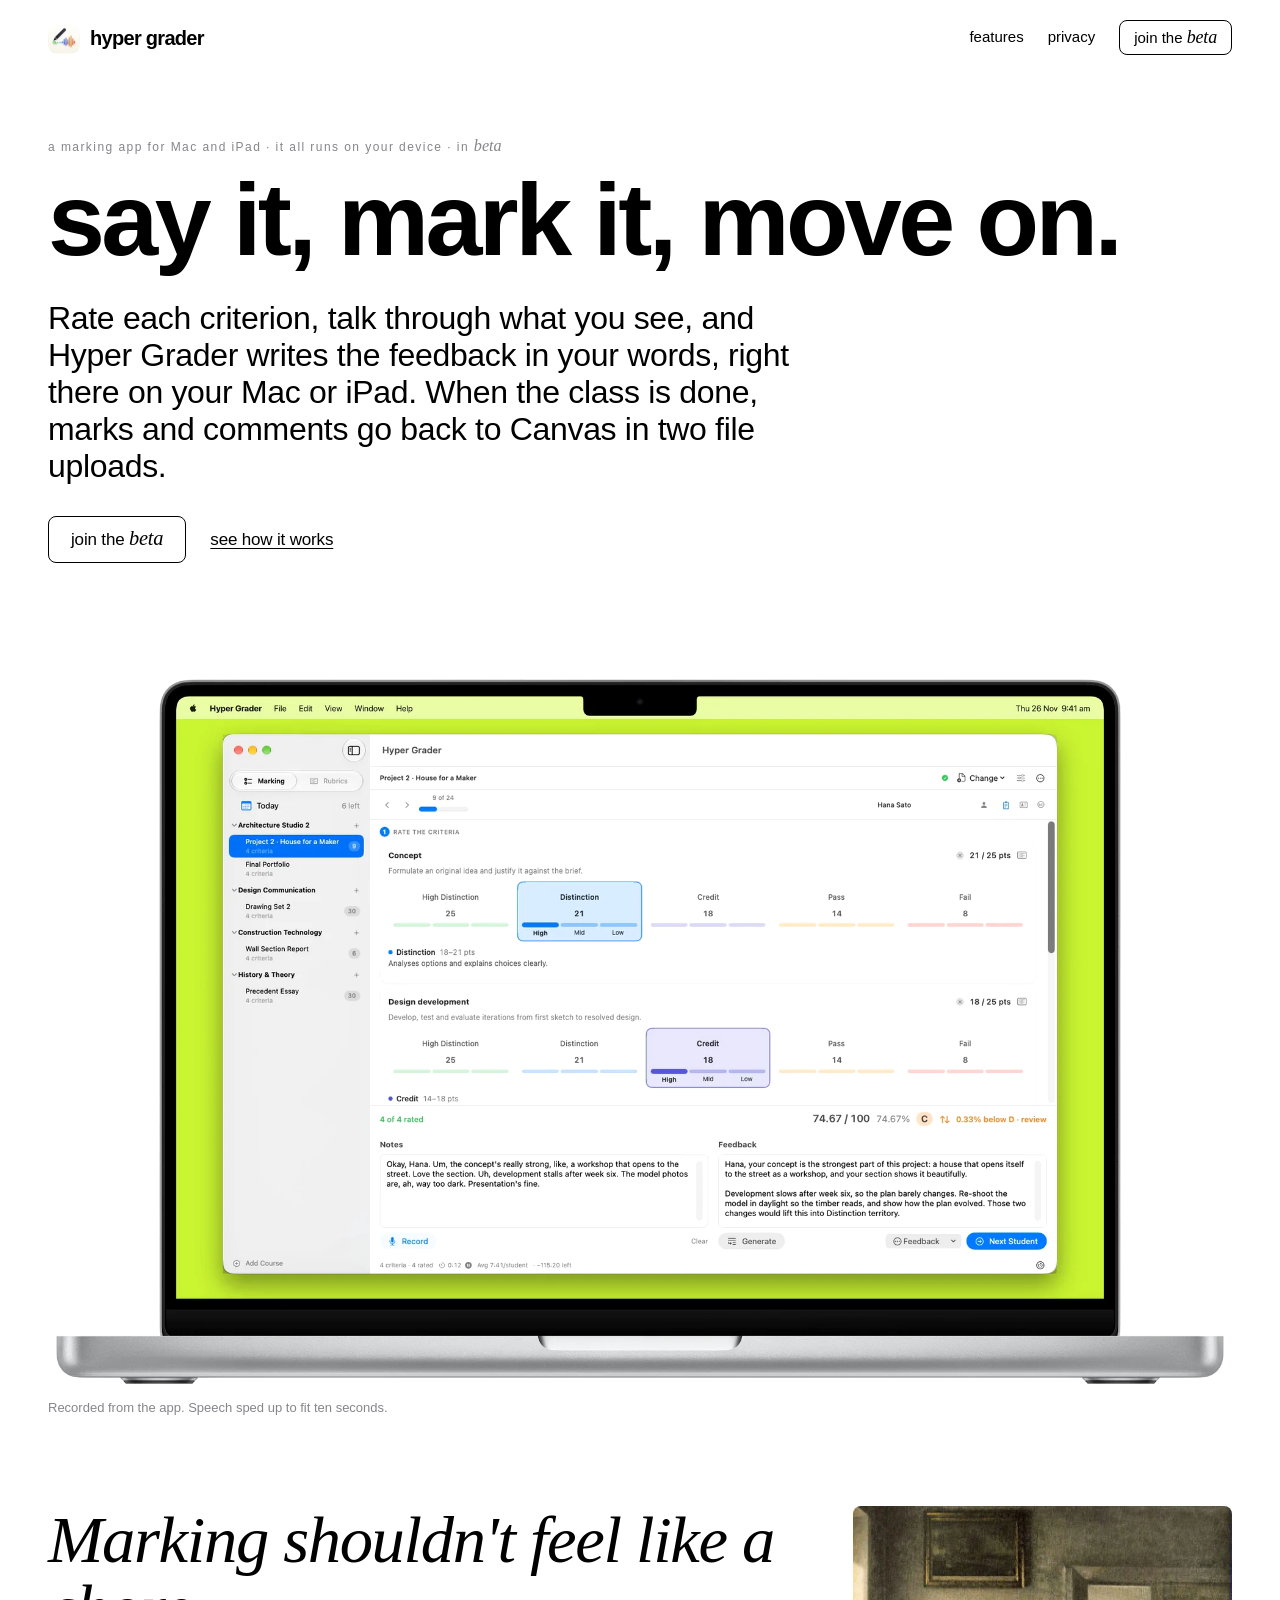
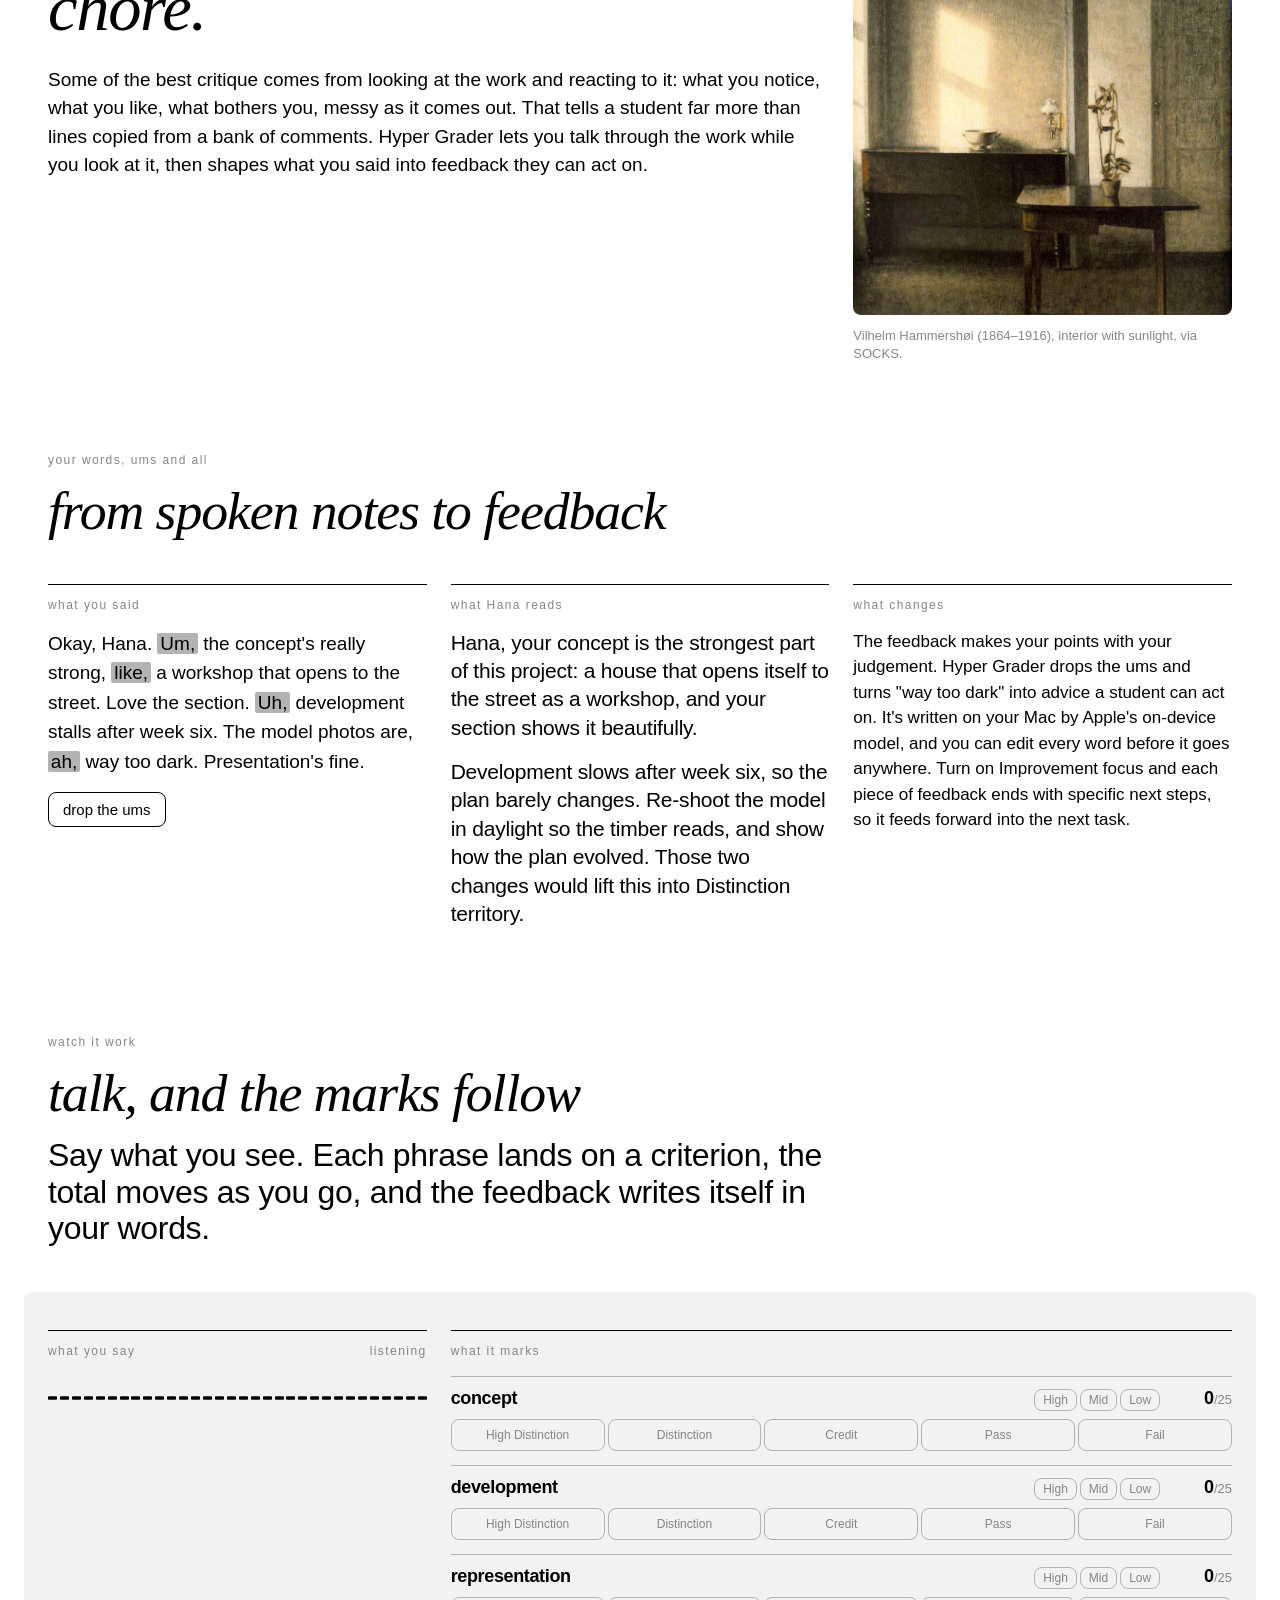
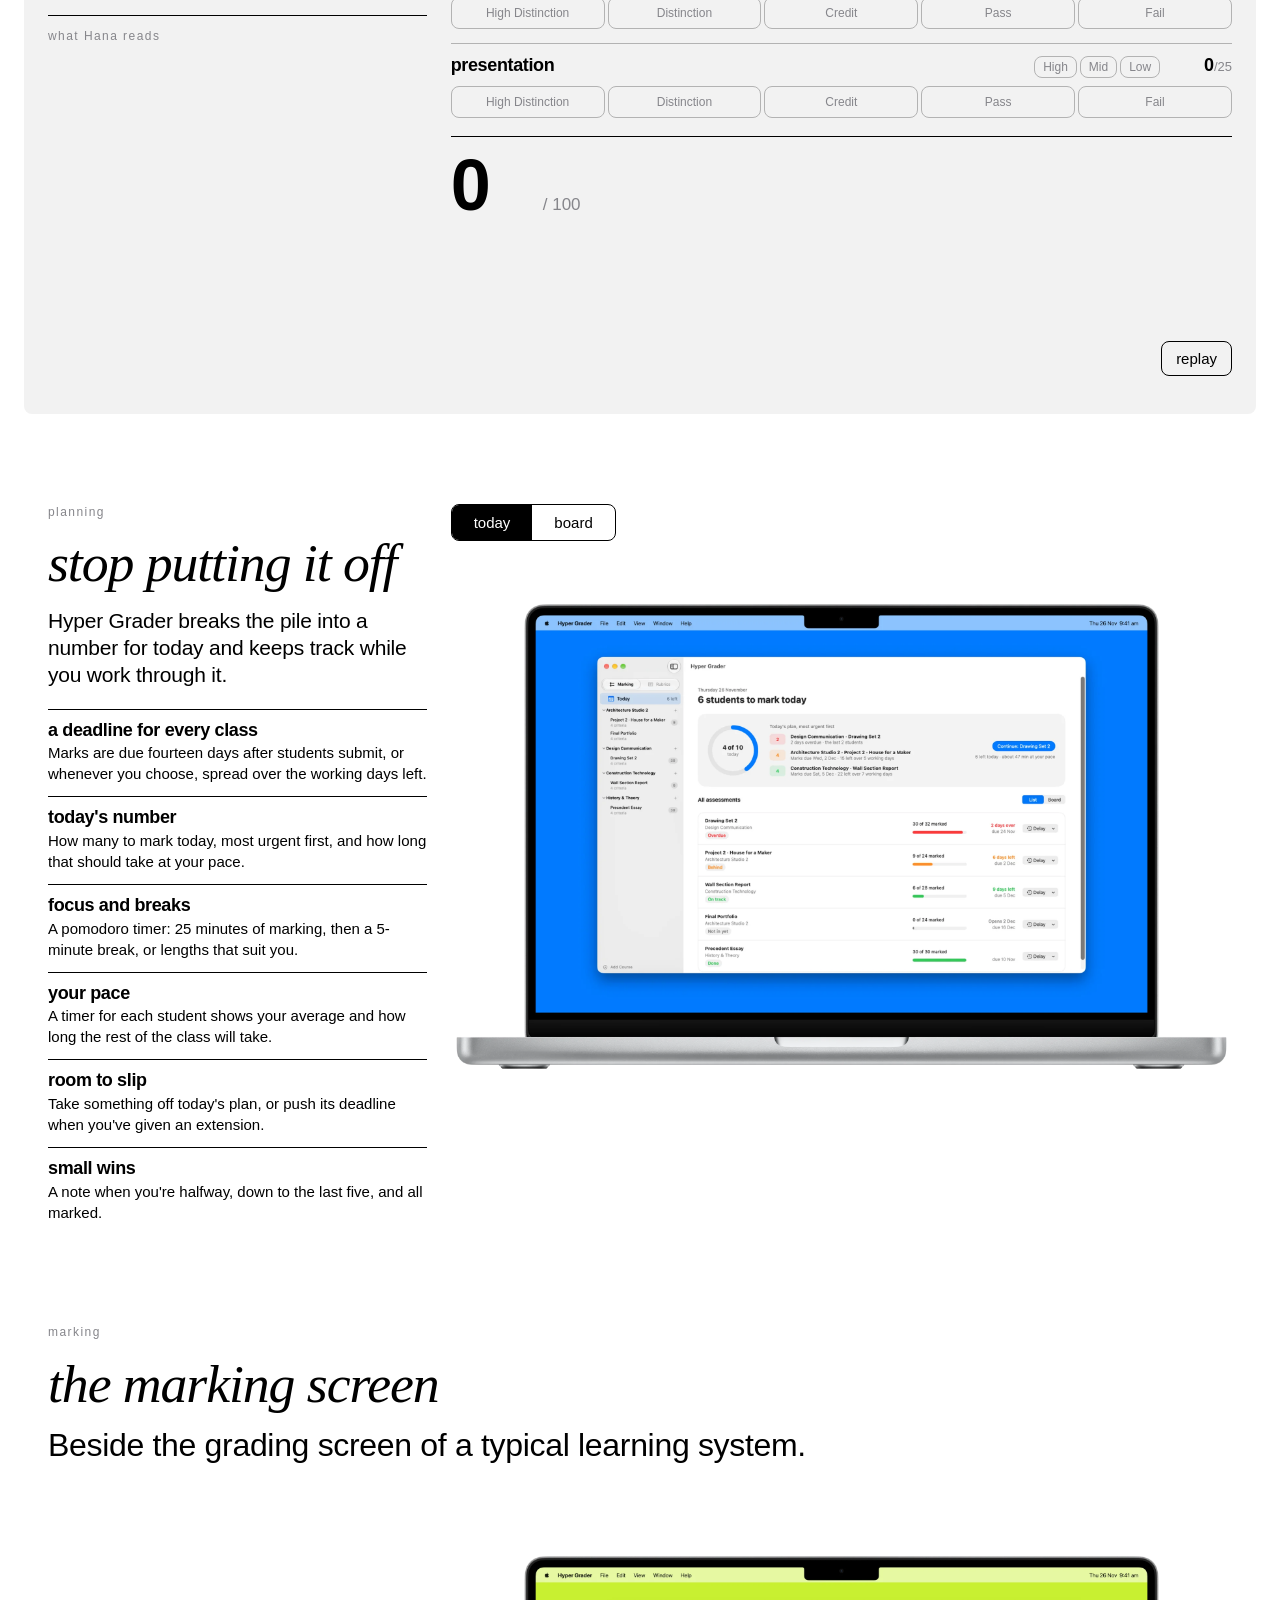
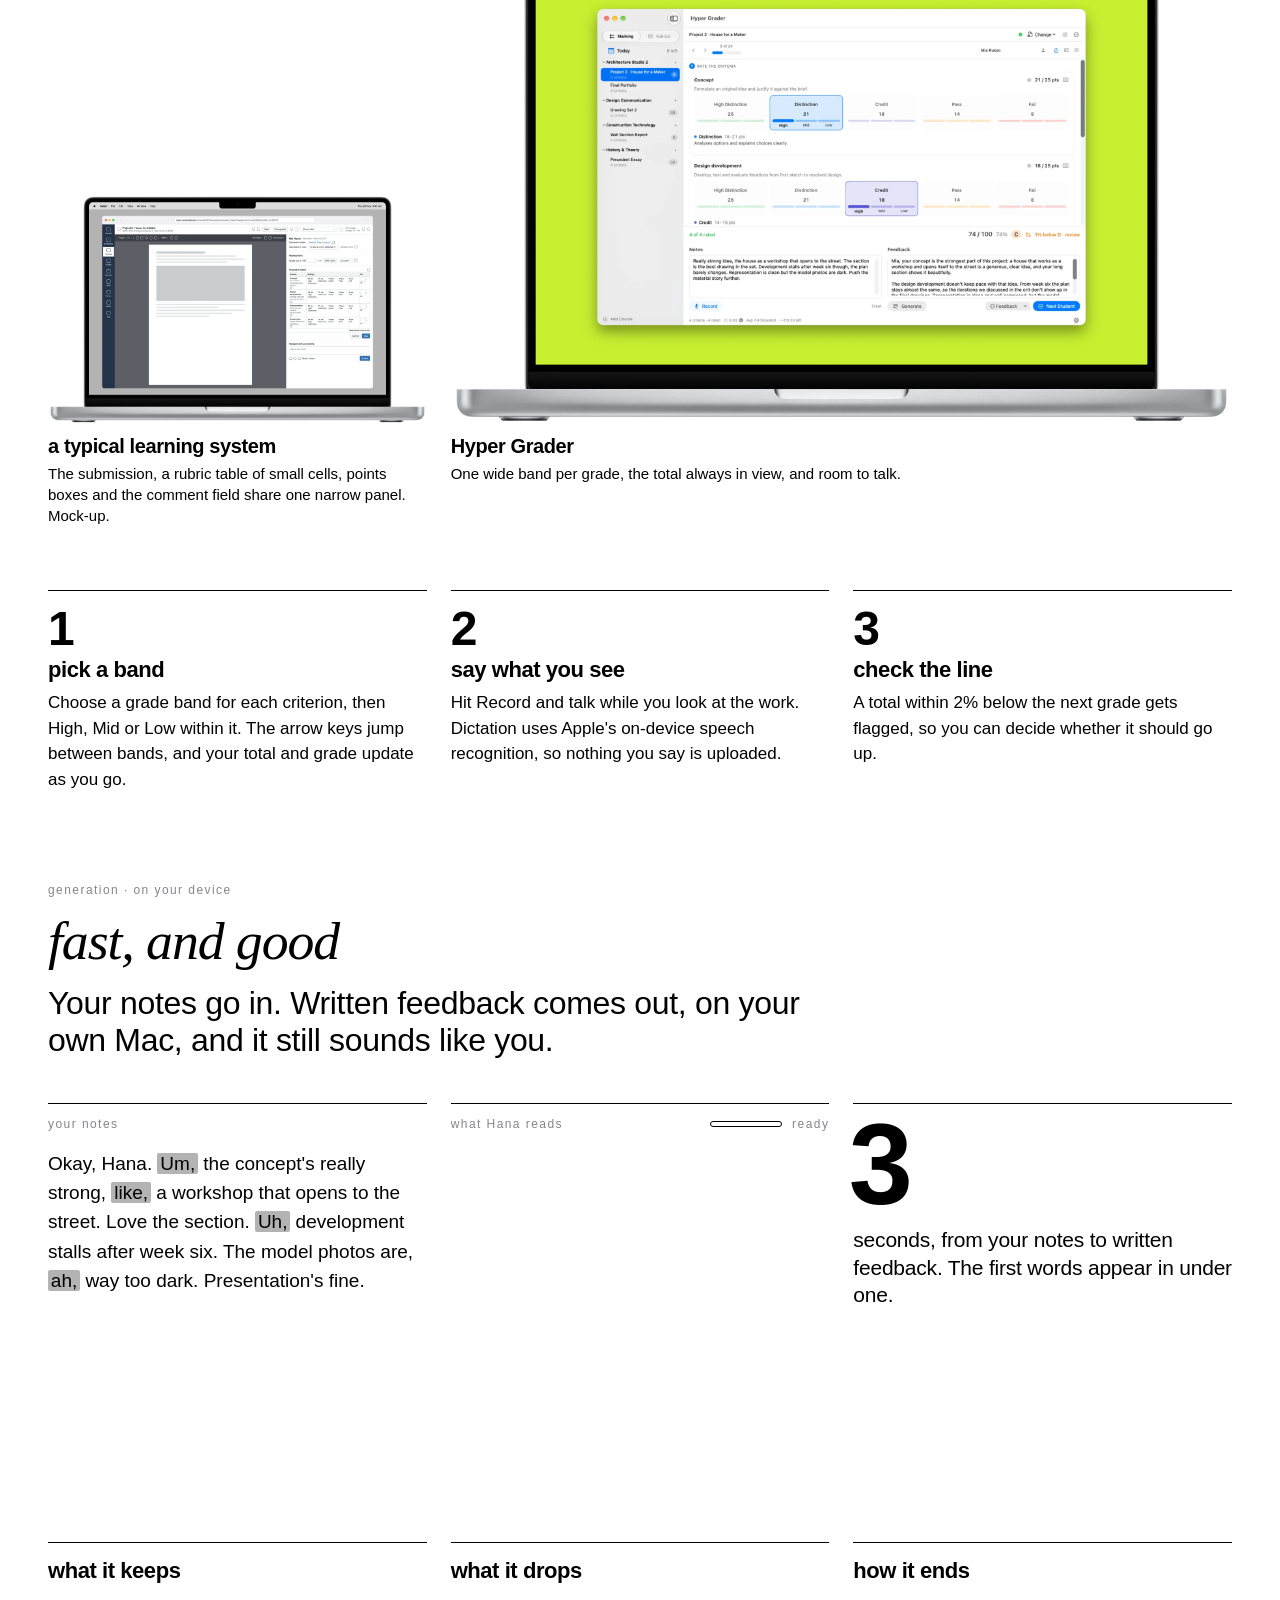
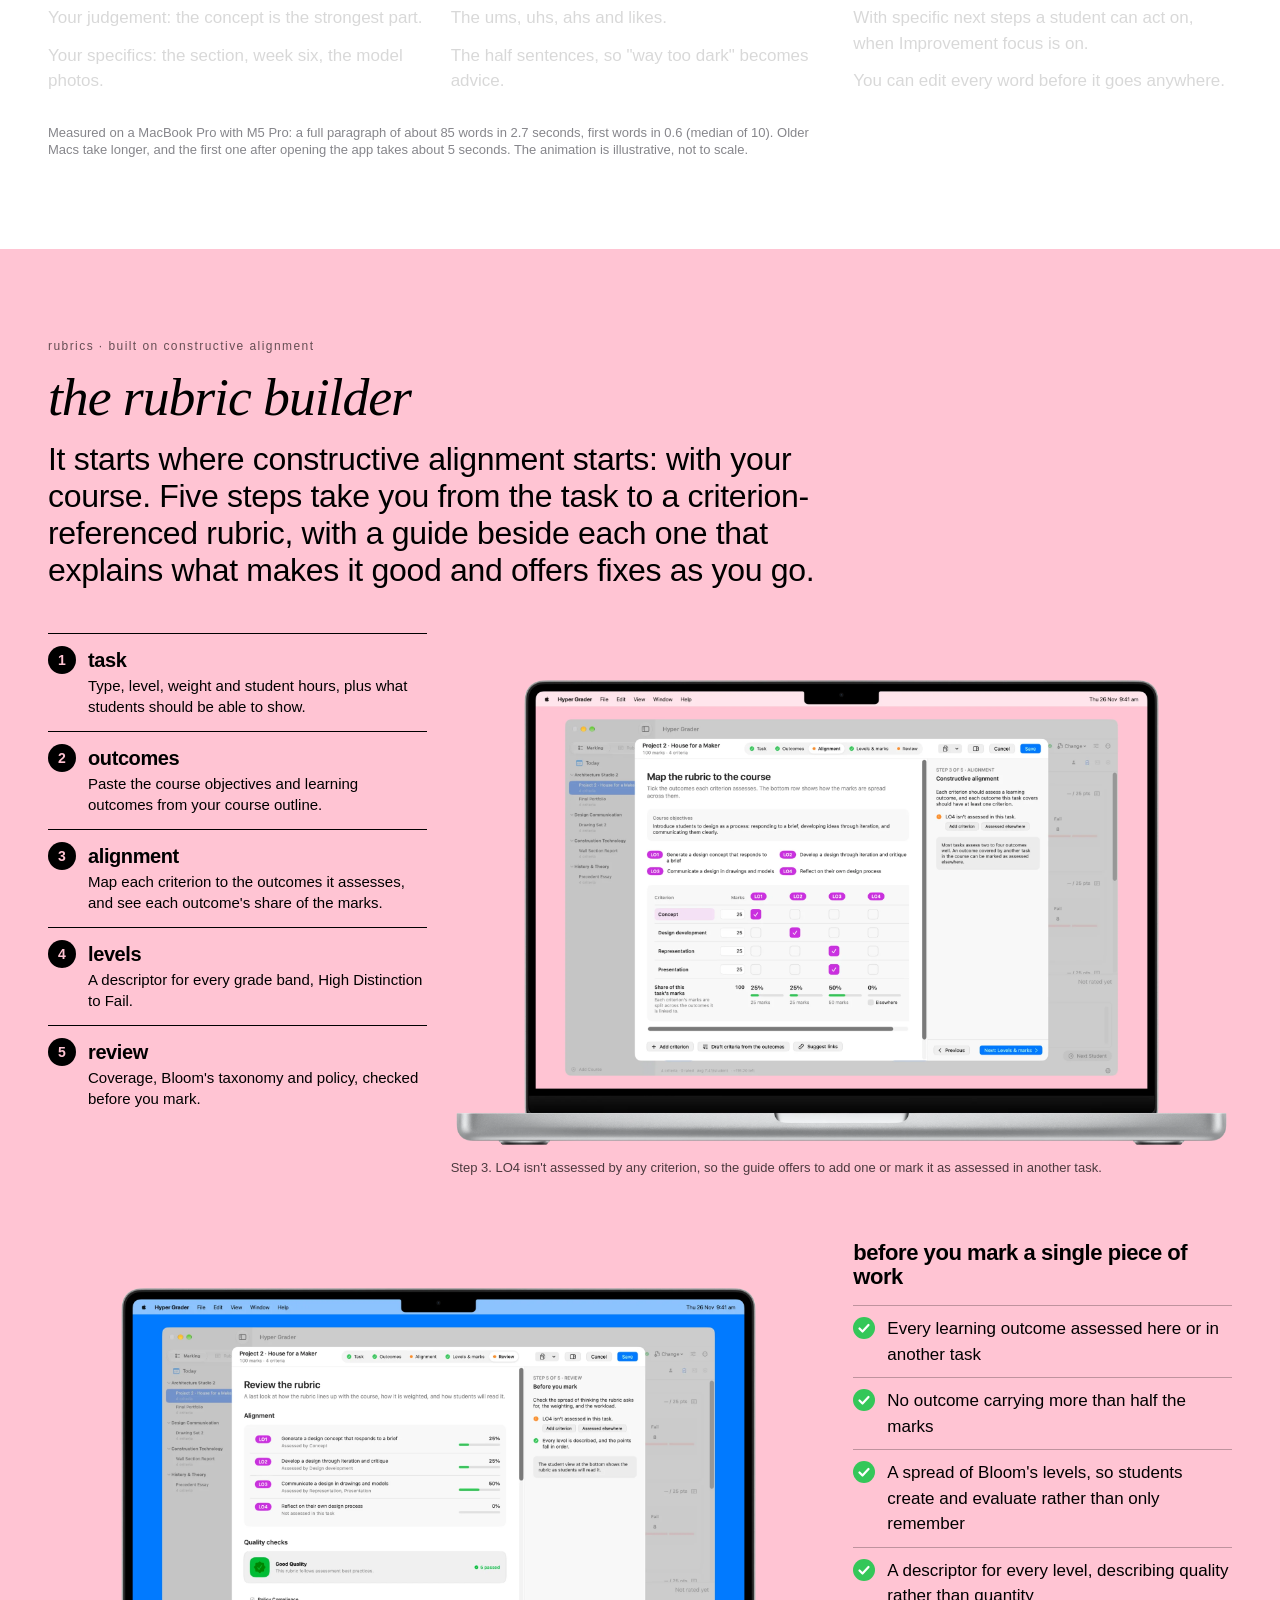
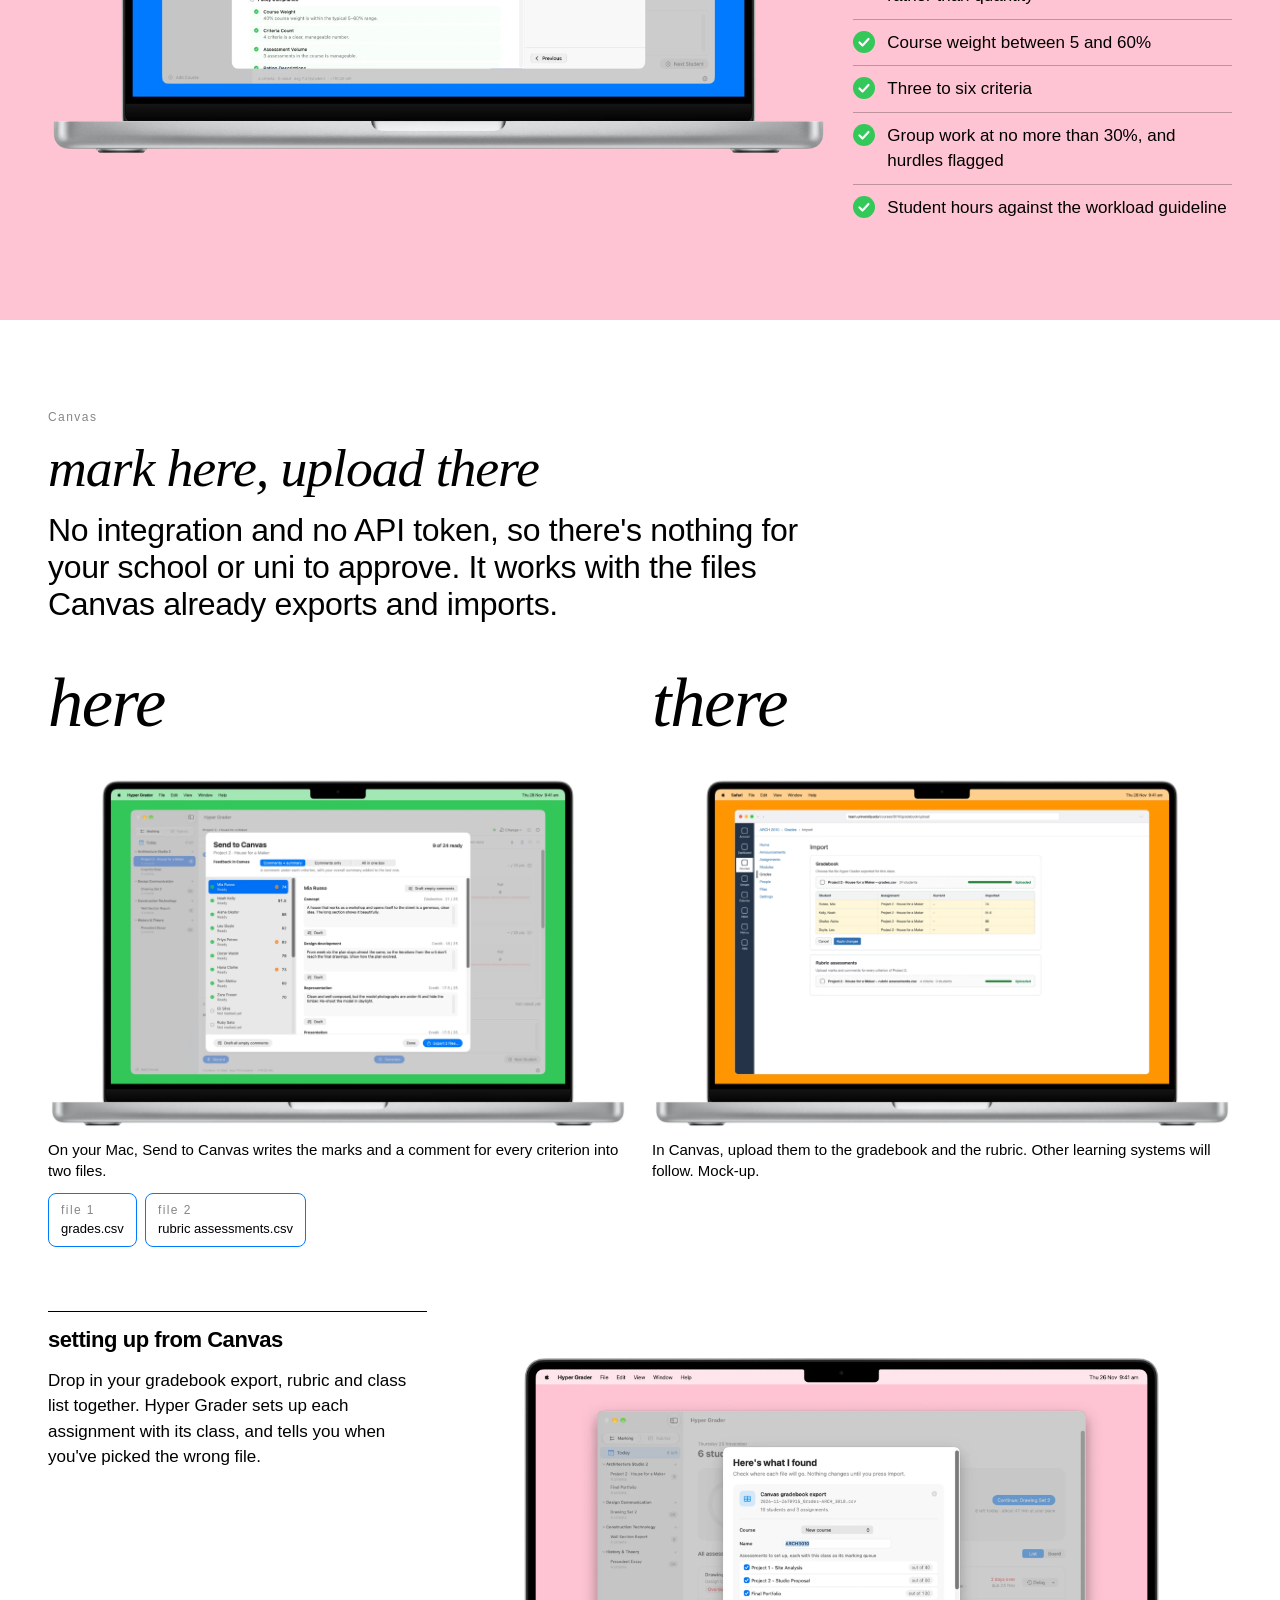
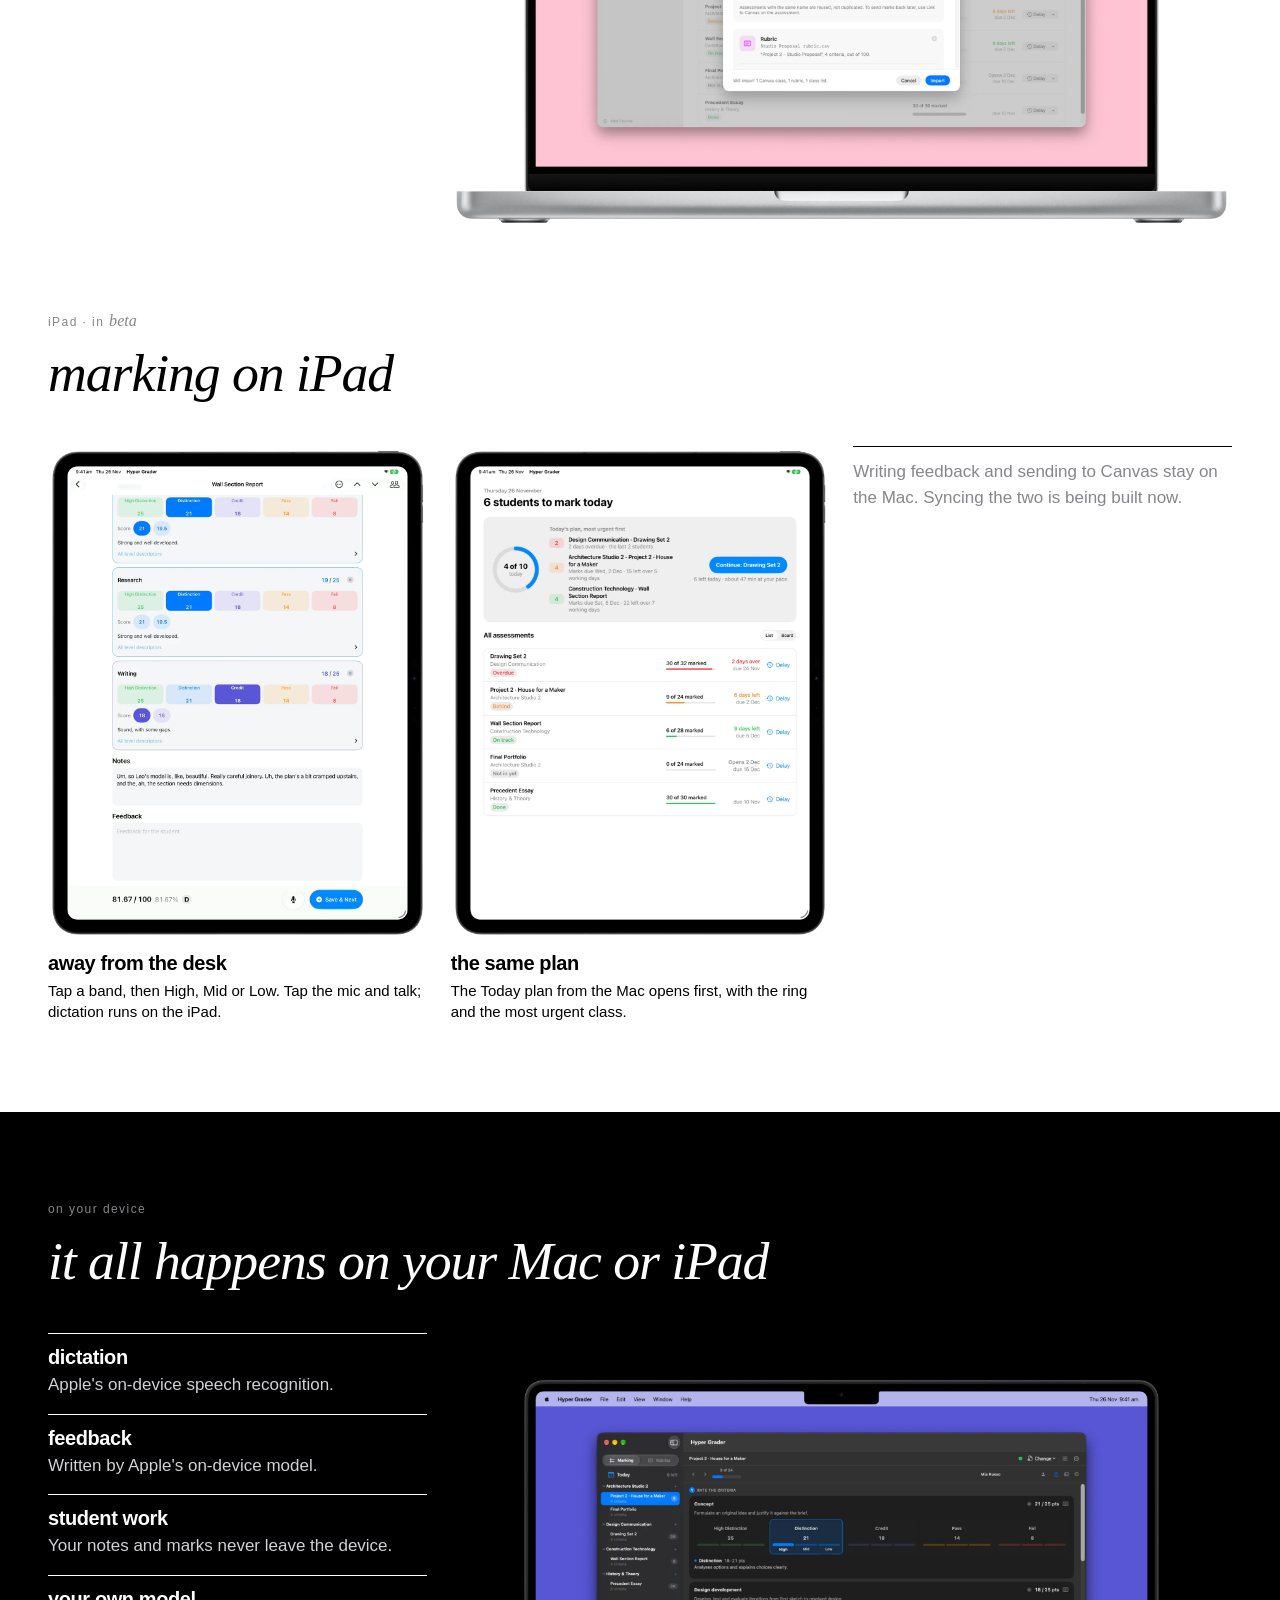
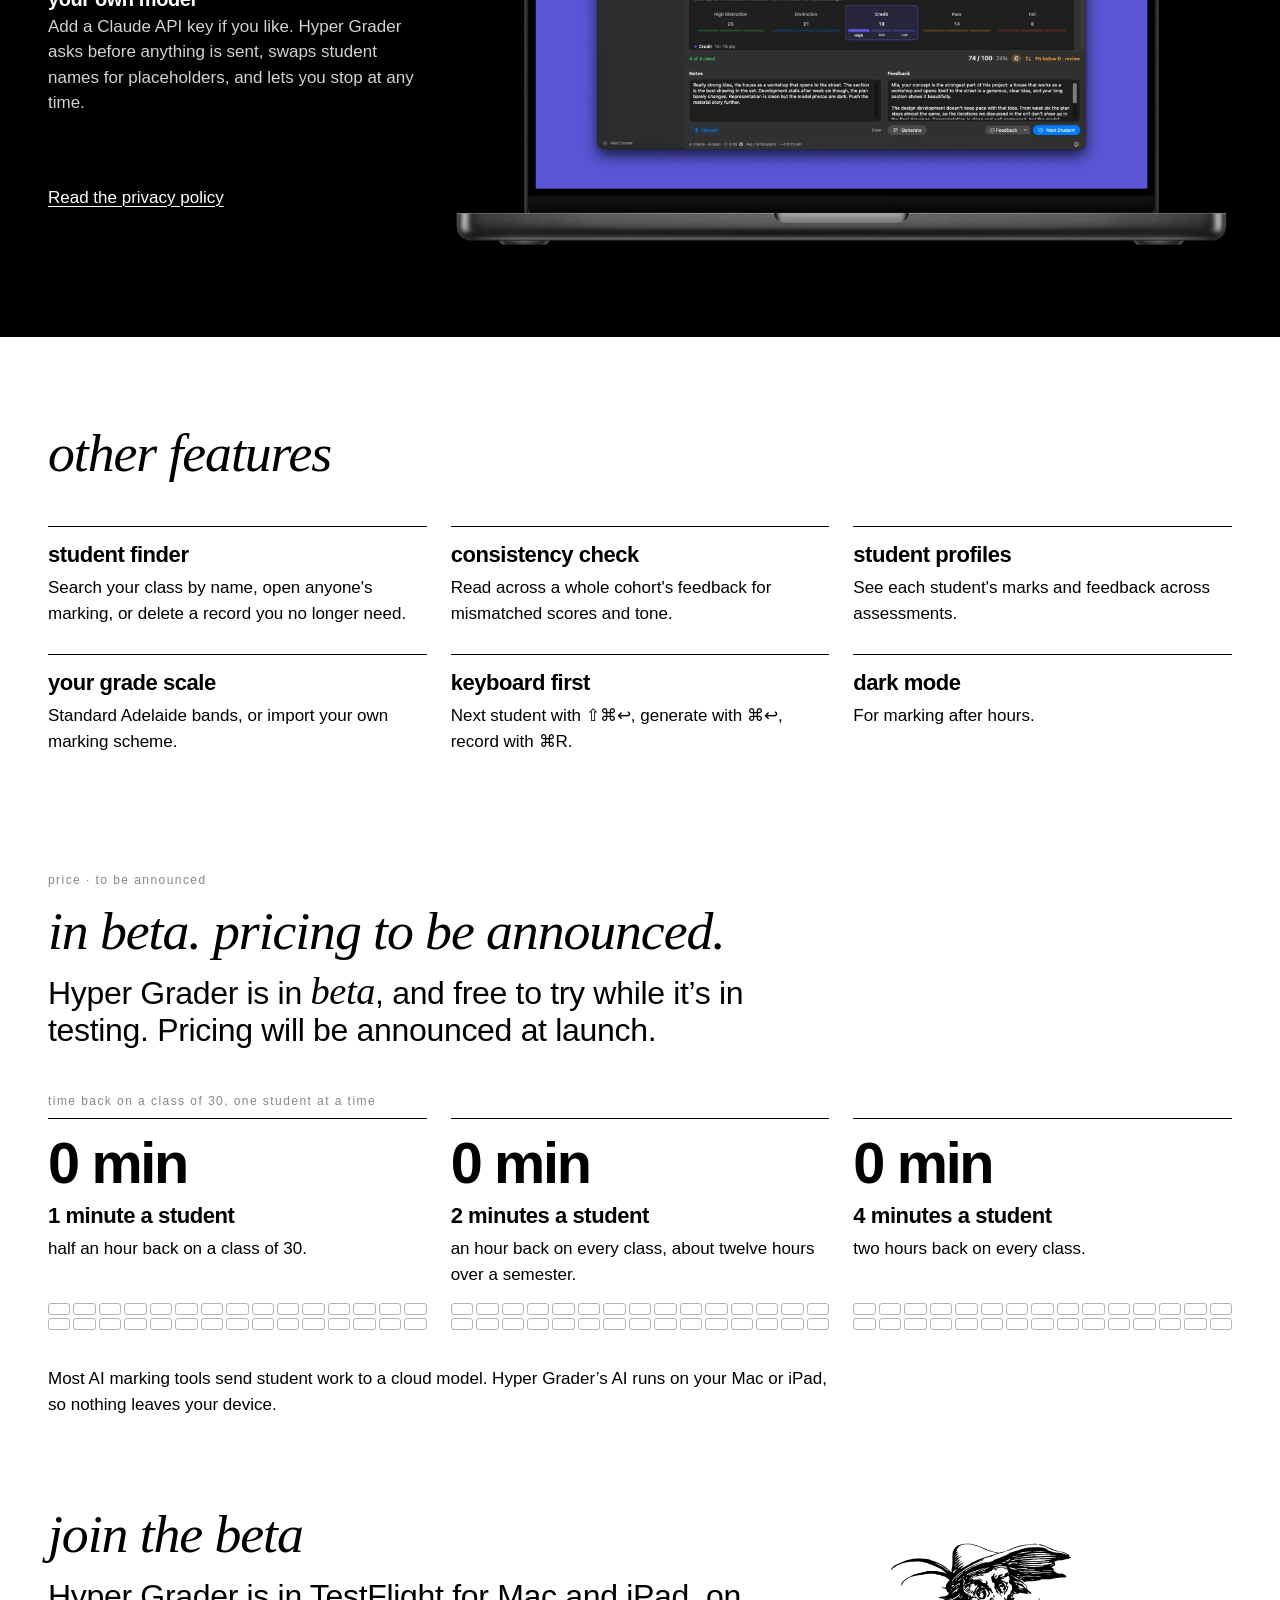
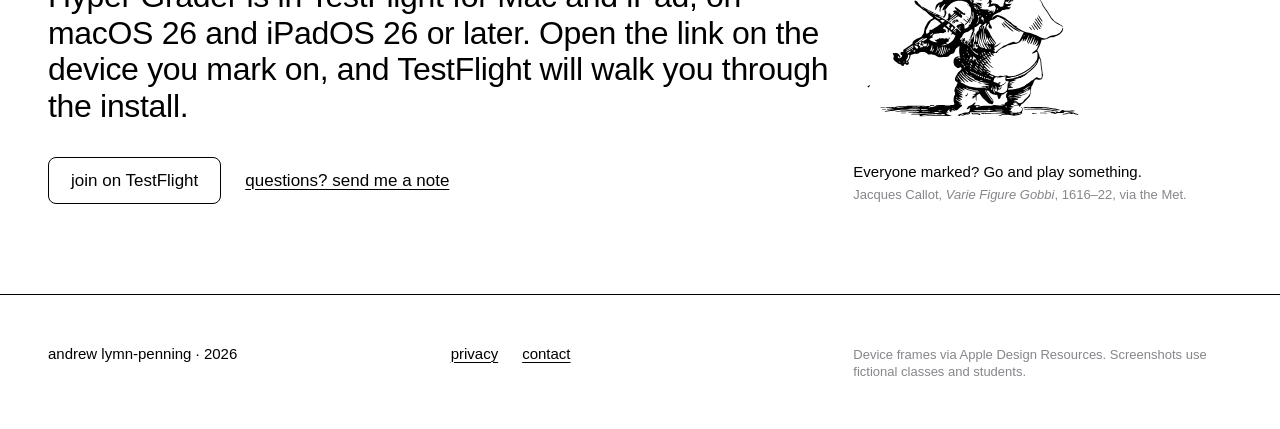
==== commit bfcfdacd: "One grid for the whole page: every block on the same column lines Stylesheet rewritten as one pass (" ====
--- a/index.html
+++ b/index.html
@@ -55,14 +55,17 @@
   <div class="said">
     <p class="kicker">what you said</p>
     <p class="transcript">Okay, Hana. <i>Um,</i> the concept's really strong, <i>like,</i> a workshop that opens to the street. Love the section. <i>Uh,</i> development stalls after week six. The model photos are, <i>ah,</i> way too dark. Presentation's fine.</p>
+    <p class="ums-toggle"><button type="button" class="button small" aria-pressed="false">drop the ums</button></p>
   </div>
   <div class="reads">
     <p class="kicker">what Hana reads</p>
     <p>Hana, your concept is the strongest part of this project: a house that opens itself to the street as a workshop, and your section shows it beautifully.</p>
     <p>Development slows after week six, so the plan barely changes. Re-shoot the model in daylight so the timber reads, and show how the plan evolved. Those two changes would lift this into Distinction territory.</p>
   </div>
-  <p class="ums-toggle"><button type="button" class="button small" aria-pressed="false">drop the ums</button></p>
-  <p class="note">The feedback makes your points with your judgement. Hyper Grader drops the ums and turns "way too dark" into advice a student can act on. It's written on your Mac by Apple's on-device model, and you can edit every word before it goes anywhere. Turn on Improvement focus and each piece of feedback ends with specific next steps, so it feeds forward into the next task.</p>
+  <div class="aside">
+    <p class="kicker">what changes</p>
+    <p>The feedback makes your points with your judgement. Hyper Grader drops the ums and turns "way too dark" into advice a student can act on. It's written on your Mac by Apple's on-device model, and you can edit every word before it goes anywhere. Turn on Improvement focus and each piece of feedback ends with specific next steps, so it feeds forward into the next task.</p>
+  </div>
 </section>
 
 <section class="voice grid" id="voice" aria-labelledby="voice-h">
@@ -133,7 +136,7 @@
   </figure>
 </section>
 
-<section class="marking grid">
+<section class="marking grid pairs">
   <p class="label">marking</p>
   <h2>the marking screen</h2>
   <p class="lead">Beside the grading screen of a typical learning system.</p>
@@ -159,20 +162,19 @@
   <!-- Measured 26 Nov 2026: the app's own on-device generation path, median of 10 runs on a MacBook Pro (M5 Pro).
        First words 0.6 s (0.56-0.72), full paragraph 2.7 s (2.3-3.4), first run after launch about 5 s.
        docs/business notes: scratchpad genbench/results.md. Re-measure before changing these figures. -->
-  <p class="stat"><span class="figure">3</span><span class="unit">seconds, from your notes to written feedback. The first words appear in under one.</span></p>
   <div class="pair" role="group" aria-label="Your notes on the left, with the ums and uhs dropped and your judgement and specifics kept, and the written feedback on the right, ending with next steps.">
     <div class="card">
       <p class="kicker">your notes</p>
       <p class="transcript fnotes">Okay, Hana. <i>Um,</i> <mark>the concept's really strong,</mark> <i>like,</i> <mark>a workshop that opens to the street.</mark> <mark>Love the section.</mark> <i>Uh,</i> <mark>development stalls after week six.</mark> <mark>The model photos are,</mark> <i>ah,</i> <mark>way too dark.</mark> Presentation's fine.</p>
     </div>
-    <div class="gen" aria-hidden="true"><span class="bar"><span></span></span><span class="status">written</span></div>
     <div class="card">
-      <p class="kicker">what Hana reads</p>
+      <div class="kicker-row"><p class="kicker">what Hana reads</p><span class="gen" aria-hidden="true"><span class="bar"><span></span></span><span class="status">written</span></span></div>
       <p class="fs">Hana, your concept is the strongest part of this project: a house that opens itself to the street as a workshop, and your section shows it beautifully.</p>
       <p class="fs">Development slows after week six, so the plan barely changes.</p>
       <p class="fs"><span class="tag">next steps</span>Re-shoot the model in daylight so the timber reads, and show how the plan evolved. Those two changes would lift this into Distinction territory.</p>
     </div>
   </div>
+  <p class="stat"><span class="figure">3</span><span class="unit">seconds, from your notes to written feedback. The first words appear in under one.</span></p>
   <div class="gk">
     <div><h3>what it keeps</h3><ul><li>Your judgement: the concept is the strongest part.</li><li>Your specifics: the section, week six, the model photos.</li></ul></div>
     <div><h3>what it drops</h3><ul><li>The ums, uhs, ahs and likes.</li><li>The half sentences, so "way too dark" becomes advice.</li></ul></div>
@@ -225,12 +227,13 @@
   <figure class="device here">
     <p class="word">here</p>
     <img src="images/mac-send.webp" width="2400" height="1579" loading="lazy" alt="Send to Canvas in Hyper Grader: 9 of 24 students ready, a comment under each criterion for Mia Russo, and an Export 2 files button.">
-    <figcaption>On your Mac, Send to Canvas writes the marks and a comment for every criterion into two files.</figcaption>
-  </figure>
-  <ul class="handoff" aria-label="The two files">
-    <li><span>file 1</span>grades.csv</li>
-    <li><span>file 2</span>rubric assessments.csv</li>
-  </ul>
+    <figcaption>On your Mac, Send to Canvas writes the marks and a comment for every criterion into two files.
+      <ul class="handoff" aria-label="The two files">
+        <li><span>file 1</span>grades.csv</li>
+        <li><span>file 2</span>rubric assessments.csv</li>
+      </ul>
+    </figcaption>
+  </figure>
   <figure class="device there">
     <p class="word">there</p>
     <img src="images/mac-lms-import.webp" width="2400" height="1579" loading="lazy" alt="A mock-up of a learning system's gradebook import page with both files uploaded and the imported marks listed for review.">
@@ -244,7 +247,7 @@
   </figure>
 </section>
 
-<section class="ipad-section grid" id="ipad">
+<section class="ipad-section grid pairs" id="ipad">
   <p class="label">iPad · in <span class="beta-word">beta</span></p>
   <h2>marking on iPad</h2>
   <figure class="device">
@@ -305,7 +308,7 @@
 <section class="beta grid" id="beta">
   <h2>join the beta</h2>
   <p class="lead">Hyper Grader is in TestFlight for Mac and iPad, on macOS 26 and iPadOS 26 or later. Open the link on the device you mark on, and TestFlight will walk you through the install.</p>
-  <p class="actions"><a class="button" href="https://testflight.apple.com/join/DnvdCEXS">join on TestFlight</a> <a class="text-link" href="mailto:me@apenning.is?subject=Hyper%20Grader%20beta">questions? send me a note</a></p>
+  <p class="actions"><a class="button" href="https://testflight.apple.com/join/DnvdCEXS" data-install aria-haspopup="dialog">join on TestFlight</a> <a class="text-link" href="mailto:me@apenning.is?subject=Hyper%20Grader%20beta">questions? send me a note</a></p>
   <figure class="drollery">
     <img src="images/violinist.svg" width="320" height="320" loading="lazy" alt="A hunched masked violinist in a feathered hat, playing.">
     <figcaption><span>Everyone marked? Go and play something.</span>Jacques Callot, <i>Varie Figure Gobbi</i>, 1616–22, via the Met.</figcaption>
@@ -313,6 +316,37 @@
 </section>
 
 </main>
+
+<dialog class="install" id="install" aria-labelledby="install-h">
+<div class="install-body" tabindex="-1" autofocus>
+  <form method="dialog" class="install-close"><button aria-label="Close">×</button></form>
+  <header class="install-app">
+    <img src="images/icon.webp" width="64" height="64" alt="">
+    <div>
+      <p class="label">in <span class="beta-word">beta</span> · Mac and iPad</p>
+      <h2 id="install-h">install Hyper Grader</h2>
+    </div>
+  </header>
+  <p class="install-iphone">You’re on an iPhone. Hyper Grader runs on iPad and Mac, so open this page there to install it.</p>
+  <ol class="install-steps">
+    <li>
+      <b>get TestFlight</b>
+      <p>Apple’s free app for trying apps before they’re released. Install it on the Mac or iPad you mark on.</p>
+      <a class="install-store" href="https://apps.apple.com/app/testflight/id899247664" target="_blank" rel="noopener">TestFlight on the App Store</a>
+    </li>
+    <li>
+      <b>open the invite</b>
+      <p>On that same Mac or iPad, open the Hyper Grader invite. It opens straight in TestFlight.</p>
+      <a class="button" href="https://testflight.apple.com/join/DnvdCEXS" target="_blank" rel="noopener">open the invite</a>
+    </li>
+    <li>
+      <b>accept, then install</b>
+      <p>Hyper Grader joins your other apps. TestFlight installs each new build as it comes out.</p>
+    </li>
+  </ol>
+  <p class="install-note">Needs macOS 26.2 or iPadOS 26.2 or later. Places are limited while it’s in testing. Questions? <a href="mailto:me@apenning.is?subject=Hyper%20Grader%20beta">Send me a note</a>.</p>
+</div>
+</dialog>
 
 <footer class="grid">
   <p class="sig">andrew lymn-penning · 2026</p>
@@ -337,6 +371,18 @@
     for (const img of document.querySelectorAll('.swap img')) img.classList.toggle('off', img.dataset.view !== b.dataset.show);
   });
 
+  // Join on TestFlight: open the install panel (the link still works without script).
+  const install = document.getElementById('install');
+  if (install.showModal) {
+    if (/iPhone|iPod/.test(navigator.userAgent)) install.classList.add('on-iphone');
+    for (const a of document.querySelectorAll('[data-install]')) a.addEventListener('click', e => {
+      e.preventDefault();
+      install.showModal();
+    });
+    // a click on the dimmed backdrop closes it
+    install.addEventListener('click', e => { if (e.target === install) install.close(); });
+  }
+
   // Respect reduced motion: show the finished frame with controls instead of autoplaying.
   if (matchMedia('(prefers-reduced-motion: reduce)').matches) {
     for (const v of document.querySelectorAll('video.demo')) { v.removeAttribute('autoplay'); v.pause(); v.controls = true; }
--- a/site.css
+++ b/site.css
@@ -17,8 +17,9 @@
   --alp-display: "ALP Display", "Helvetica Neue", Helvetica, Arial, sans-serif;
   --alp-text: "ALP Text", "Helvetica Neue", Helvetica, Arial, sans-serif;
   --alp-micro: "ALP Micro", "ALP Text", "Helvetica Neue", Helvetica, Arial, sans-serif;
+  --alp-serif: "ALP Serif", "Apple Garamond", Garamond, "Times New Roman", serif;
   --alp-xl: clamp(48px, 8vw, 120px);
-  --alp-l: clamp(34px, 4.4vw, 64px);
+  --alp-l: clamp(32px, 4.2vw, 60px);
   --alp-m: clamp(22px, 2.5vw, 36px);
   --alp-body: 17px;
   --alp-caption: 13px;
@@ -29,145 +30,311 @@
   --alp-margin: clamp(16px, 4vw, 48px);
   --alp-max: 1600px;
   --alp-radius: 8px;
-}
+  /* rhythm: every section uses the same three spaces */
+  --sec: clamp(56px, 7vw, 112px);   /* between sections */
+  --gap: clamp(28px, 3.5vw, 48px);  /* section head to its content */
+  --row: clamp(40px, 5vw, 72px);    /* between rows inside a section */
+  --bleed: min(var(--alp-gutter), var(--alp-margin)); /* tinted panels reach past the column lines by this much */
+}
+
+/* ===== the grid =====
+   12 columns. Every block starts on column 1, 5, 7 or 9 and ends on column 4, 6, 8 or 12:
+   heads 1–8 · full 1–12 · thirds 1–4 / 5–8 / 9–12 · a narrow column beside a wide one 1–4 + 5–12 or 1–8 + 9–12
+   · halves 1–6 / 7–12 for true pairs only. Under 900 px everything stacks on 1–12. */
 
 * { box-sizing: border-box; }
 html { -webkit-text-size-adjust: 100%; }
-body {
-  margin: 0;
-  background: var(--alp-paper);
-  color: var(--alp-ink);
-  font: 400 var(--alp-body)/1.5 var(--alp-text);
-  -webkit-font-smoothing: antialiased;
-}
+body { margin: 0; background: var(--alp-paper); color: var(--alp-ink); font: 400 var(--alp-body)/1.5 var(--alp-text); -webkit-font-smoothing: antialiased; }
 img { display: block; max-width: 100%; height: auto; }
-
-/* the hidden 12-column grid */
+figure { margin: 0; }
+
 .grid {
   display: grid;
   grid-template-columns: repeat(12, minmax(0, 1fr));
   column-gap: var(--alp-gutter);
   max-width: var(--alp-max);
   margin: 0 auto;
-  padding: 0 var(--alp-margin);
+  padding-inline: var(--alp-margin);
 }
 .grid > * { grid-column: 1 / -1; }
 
-/* type */
-h1, h2 {
-  font-family: var(--alp-display);
-  font-weight: 700;
-  letter-spacing: var(--alp-track-display);
-  margin: 0;
-}
-h1 { font-size: var(--alp-xl); line-height: 0.95; }
-h2 { font-size: var(--alp-l); line-height: 1.0; margin-bottom: 24px; }
+/* ===== type ===== */
+h1, h2 { margin: 0; }
+h1 { font: 700 var(--alp-xl)/0.95 var(--alp-display); letter-spacing: var(--alp-track-display); }
+h2 { font-family: var(--alp-serif); font-weight: 300; font-style: italic; font-size: var(--alp-l); line-height: 1.02; letter-spacing: -0.02em; margin-bottom: 16px; }
+h3 { font: 700 22px/1.1 var(--alp-display); letter-spacing: -0.02em; margin: 0 0 16px; }
 p { margin: 0 0 16px; }
-.lead { font-family: var(--alp-display); font-weight: 500; font-size: var(--alp-m); line-height: 1.1; letter-spacing: -0.01em; }
-.label {
-  font: 500 var(--alp-label)/1.35 var(--alp-micro);
-  letter-spacing: var(--alp-track-label);
-  color: var(--alp-quiet);
-  margin-bottom: 16px;
-}
-
-/* links and buttons */
+.lead, .intro { font: 500 var(--alp-m)/1.15 var(--alp-display); letter-spacing: -0.01em; }
+.label { font: 500 var(--alp-label)/1.35 var(--alp-micro); letter-spacing: var(--alp-track-label); color: var(--alp-quiet); margin-bottom: 16px; }
+.kicker { font: 500 var(--alp-label)/1.35 var(--alp-micro); letter-spacing: var(--alp-track-label); color: var(--alp-quiet); border-top: 1px solid var(--alp-ink); padding-top: 12px; margin-bottom: 16px; }
+.kicker-row { display: flex; justify-content: space-between; align-items: center; gap: 16px; border-top: 1px solid var(--alp-ink); padding-top: 12px; margin-bottom: 16px; }
+.kicker-row .kicker { border: 0; padding: 0; margin: 0; }
+.status { font: 500 var(--alp-label)/1.35 var(--alp-micro); letter-spacing: var(--alp-track-label); color: var(--alp-quiet); }
+.quiet { color: var(--alp-quiet); }
+.note { margin: 0; }
+.beta-word { font-family: var(--alp-serif); font-weight: 300; font-style: italic; font-size: 1.2em; letter-spacing: -0.01em; line-height: 0; }
+.label .beta-word { letter-spacing: 0; font-size: 1.35em; }
+.sr-only { position: absolute; width: 1px; height: 1px; overflow: hidden; clip: rect(0 0 0 0); white-space: nowrap; }
+
+/* ===== links and buttons ===== */
 a { color: inherit; text-decoration: underline; text-decoration-thickness: 1px; text-underline-offset: 0.2em; }
 a:hover { background: var(--alp-highlight); }
-.button {
-  display: inline-block;
-  font: 500 17px/1 var(--alp-text);
-  text-decoration: none;
-  padding: 14px 22px;
-  border: 1px solid currentColor;
-  border-radius: var(--alp-radius);
-  transition: background-color 200ms ease-out, color 200ms ease-out;
-}
+.button { display: inline-block; font: 500 17px/1 var(--alp-text); text-decoration: none; padding: 14px 22px; border: 1px solid currentColor; border-radius: var(--alp-radius); background: none; color: inherit; cursor: pointer; transition: background-color 200ms ease-out, color 200ms ease-out; }
 .button:hover { background: var(--alp-ink); color: var(--alp-paper); }
 .button.small { font-size: 15px; padding: 9px 14px; }
-.text-link { margin-left: 20px; }
-.actions { margin-top: 32px; }
-
-/* nav */
-.nav {
-  display: flex; align-items: center; justify-content: space-between;
-  max-width: var(--alp-max); margin: 0 auto;
-  padding: 20px var(--alp-margin);
-}
-.brand {
-  display: flex; align-items: center; gap: 10px;
-  font: 700 20px/1 var(--alp-display); letter-spacing: var(--alp-track-display);
-  text-decoration: none;
-}
+.actions { margin: 32px 0 0; display: flex; flex-wrap: wrap; align-items: center; gap: 16px 24px; }
+
+/* ===== figures ===== */
+.device img, .device video { display: block; width: 100%; height: auto; }
+figcaption { font: 400 var(--alp-caption)/1.35 var(--alp-micro); color: var(--alp-quiet); margin-top: 12px; }
+/* a caption with a bold title reads as body text */
+.marking figcaption, .ipad-section figcaption, .canvas figcaption { font: 400 15px/1.4 var(--alp-text); color: var(--alp-ink); }
+figcaption b { display: block; font: 700 20px/1.1 var(--alp-display); letter-spacing: -0.02em; margin-bottom: 6px; }
+/* figures side by side share rows (subgrid), so the screens sit on one line and the captions start on one line */
+.pairs > .device { display: grid; grid-template-rows: subgrid; grid-row: span 2; }
+.pairs > .device > img, .pairs > .device > video { align-self: end; }
+video.demo { filter: brightness(1.02); } /* the H.264 encode turns white into 253 grey */
+
+/* ===== nav ===== */
+.nav { display: flex; align-items: center; justify-content: space-between; max-width: var(--alp-max); margin: 0 auto; padding: 20px var(--alp-margin); }
+.brand { display: flex; align-items: center; gap: 10px; font: 700 20px/1 var(--alp-display); letter-spacing: var(--alp-track-display); text-decoration: none; }
 .brand:hover { background: none; }
 .nav nav { display: flex; align-items: center; gap: 24px; font-size: 15px; }
 .nav nav a:not(.button) { text-decoration: none; }
-.nav nav a:not(.button):hover { background: var(--alp-highlight); }
+
+/* ===== every section: the same head and the same spacing ===== */
+main > section { padding-top: var(--sec); padding-bottom: 0; }
+main > section:last-child { padding-bottom: var(--sec); }
+section > .label, section > h2, section > .intro, section > .lead,
+section > .grid > .label, section > .grid > h2, section > .grid > .intro { grid-column: 1 / span 8; }
+section > .intro, section > .lead, section > .grid > .intro { margin-bottom: var(--gap); }
 
 /* hero */
-.hero { padding-top: clamp(40px, 8vw, 120px); padding-bottom: clamp(40px, 6vw, 96px); }
-.hero h1 { grid-column: 1 / span 10; }
-.hero .lead { grid-column: 1 / span 7; margin-top: 32px; }
-.hero .device { margin-top: clamp(32px, 5vw, 72px); }
-
-/* device images: real screenshots in Apple's frames, no effects added */
-figure { margin: 0; }
-.device img { width: 100%; }
-
-/* the demo video */
-.device video { display: block; width: 100%; height: auto; }
-figcaption { font: 400 var(--alp-caption)/1.35 var(--alp-micro); color: var(--alp-quiet); margin-top: 8px; text-align: center; }
-@media (prefers-reduced-motion: reduce) { .demo { animation: none; } }
-
-/* your words → their feedback */
-.words { padding-top: clamp(48px, 8vw, 128px); padding-bottom: clamp(24px, 4vw, 48px); row-gap: 24px; }
-.words .said { grid-column: 1 / span 5; }
-.words .reads { grid-column: 7 / span 6; }
-.words .note { grid-column: 1 / span 7; margin-top: 16px; }
-.kicker { font: 500 var(--alp-label)/1.35 var(--alp-micro); letter-spacing: var(--alp-track-label); color: var(--alp-quiet); border-top: 1px solid var(--alp-ink); padding-top: 12px; margin-bottom: 16px; }
+.hero { padding-top: clamp(32px, 5vw, 72px); }
+.hero .label, .hero h1 { grid-column: 1 / -1; }
+.hero .intro { margin: 32px 0 var(--gap); font: inherit; }
+.hero .intro .lead { margin: 0; }
+.hero .device { grid-column: 1 / -1; }
+
+/* statement: the serif line and its note on 1–8, the painting on 9–12, tops aligned */
+.statement { align-items: start; grid-template-rows: auto 1fr; }
+.statement > p:first-child { grid-column: 1 / span 8; grid-row: 1; margin: 0; font-family: var(--alp-serif); font-weight: 300; font-style: italic; font-size: clamp(36px, 5.2vw, 84px); line-height: 1.02; letter-spacing: -0.02em; }
+.statement .statement-note { grid-column: 1 / span 8; grid-row: 2; margin: 24px 0 0; font: 400 19px/1.5 var(--alp-text); }
+.statement figure { grid-column: 9 / span 4; grid-row: 1 / span 2; }
+.statement figure img { border-radius: var(--alp-radius); width: 100%; }
+
+/* words: thirds — what you said, what Hana reads, what changes */
+.words { align-items: start; }
+.words h2 { margin-bottom: var(--gap); }
+.words .said { grid-column: 1 / span 4; grid-row: 3; }
+.words .reads { grid-column: 5 / span 4; grid-row: 3; }
+.words .aside { grid-column: 9 / span 4; grid-row: 3; }
+.ums-toggle { margin: 8px 0 0; }
 .transcript { font-family: var(--alp-text); font-size: 19px; line-height: 1.55; }
-.transcript i { font-style: normal; background: var(--alp-highlight); padding: 0 0.15em; border-radius: 2px; }
-.reads p:not(.kicker) { font-family: var(--alp-display); font-weight: 500; font-size: 21px; line-height: 1.35; letter-spacing: -0.01em; }
-
-/* black punctuation: the privacy section */
-.private { background: var(--alp-ink); color: var(--alp-paper); padding: clamp(64px, 9vw, 144px) 0; }
-.private .label { color: var(--alp-quiet); }
+.transcript i { font-style: normal; background: var(--alp-highlight); padding: 0 0.15em; border-radius: 2px; transition: opacity 200ms ease-out, background-color 200ms ease-out; }
+.transcript.tidy i { opacity: 0.12; background: transparent; }
+.reads p:not(.kicker) { font: 500 21px/1.35 var(--alp-display); letter-spacing: -0.01em; }
+
+/* voice: one tinted stage; it bleeds past the column lines so what's inside sits on them */
+.stage { grid-column: 1 / -1; margin: 0 calc(-1 * var(--bleed)); padding: clamp(20px, 3vw, 40px) var(--bleed); background: var(--alp-frame); border-radius: var(--alp-radius); display: grid; grid-template-columns: repeat(12, minmax(0, 1fr)); column-gap: var(--alp-gutter); row-gap: 32px; align-items: start; }
+.stage .say { grid-column: 1 / span 4; grid-row: 1; }
+.stage .written { grid-column: 1 / span 4; grid-row: 2; }
+.stage .marks { grid-column: 5 / span 8; grid-row: 1 / span 2; }
+.stage .replay { grid-column: 1 / -1; margin: 0; text-align: right; }
+html:not(.motion) .replay { display: none; }
+.w { transition: opacity 120ms ease-out; }
+.motion .w:not(.on) { opacity: 0; }
+.meter { display: flex; align-items: center; gap: 3px; height: 44px; margin-bottom: 16px; }
+.meter span { flex: 1; height: 100%; background: var(--alp-ink); border-radius: 2px; transform: scaleY(0.08); transition: transform 90ms linear; }
+.stage .transcript { margin: 0; }
+.crits { list-style: none; margin: 0; padding: 0; }
+.crit { border-top: 1px solid var(--alp-highlight); padding: 12px 0 14px; }
+.crit.lit { border-top-color: var(--alp-ink); }
+.ct { display: flex; align-items: baseline; gap: 12px; margin-bottom: 8px; }
+.ct > b { font: 700 18px/1.1 var(--alp-display); letter-spacing: -0.02em; margin-right: auto; }
+.ct .steps { display: flex; gap: 3px; }
+.ct .steps span, .bands b { font: 500 12px/1 var(--alp-text); border: 1px solid var(--alp-highlight); border-radius: var(--alp-radius); color: var(--alp-quiet); transition: background-color 150ms ease-out, color 150ms ease-out; }
+.ct .steps span { padding: 4px 8px; }
+.pts { font: 400 13px/1 var(--alp-micro); color: var(--alp-quiet); min-width: 4.6em; text-align: right; font-variant-numeric: tabular-nums; }
+.pts b { font: 700 18px/1 var(--alp-display); color: var(--alp-ink); }
+.bands { display: flex; gap: 3px; }
+.bands b { flex: 1 1 0; min-width: 0; text-align: center; padding: 9px 2px; }
+.ct .steps .on, .bands .on { background: var(--alp-ink); border-color: var(--alp-ink); color: var(--alp-paper); }
+.total { display: flex; flex-wrap: wrap; align-items: baseline; gap: 0 12px; border-top: 1px solid var(--alp-ink); padding-top: 12px; margin-top: 4px; }
+.num { font: 700 clamp(48px, 6vw, 72px)/1 var(--alp-display); letter-spacing: -0.04em; min-width: 2ch; font-variant-numeric: tabular-nums; }
+.of { color: var(--alp-quiet); }
+.grade { font: 700 22px/1.1 var(--alp-display); letter-spacing: -0.02em; }
+.flag { flex-basis: 100%; min-height: 1.5em; font: 400 var(--alp-caption)/1.5 var(--alp-micro); color: var(--alp-quiet); }
+.fb { margin: 0; font: 500 clamp(18px, 1.6vw, 21px)/1.35 var(--alp-display); letter-spacing: -0.01em; }
+
+/* today: the list on 1–4, the switch and the start screen on 5–12 */
+.today { align-items: start; row-gap: 16px; grid-template-rows: auto 1fr; }
+.today .copy { grid-column: 1 / span 4; grid-row: 1 / span 2; }
+.today .switch { grid-column: 5 / span 8; grid-row: 1; justify-self: start; }
+.today .device { grid-column: 5 / span 8; grid-row: 2; display: grid; }
+.today .intro { font: 500 21px/1.3 var(--alp-display); margin-bottom: 20px; }
+.plan { list-style: none; margin: 0; padding: 0; }
+.plan li { border-top: 1px solid var(--alp-ink); padding: 10px 0 12px; font-size: 15px; line-height: 1.4; }
+.plan b { display: block; font: 700 18px/1.15 var(--alp-display); letter-spacing: -0.02em; margin-bottom: 2px; }
+.switch { display: inline-flex; border: 1px solid var(--alp-ink); border-radius: var(--alp-radius); overflow: hidden; }
+.switch button { font: 500 15px/1 var(--alp-text); padding: 10px 22px; border: 0; background: none; color: inherit; cursor: pointer; }
+.switch button[aria-pressed="true"] { background: var(--alp-ink); color: var(--alp-paper); }
+.swap img { grid-area: 1 / 1; transition: opacity 300ms ease-out; }
+.swap img.off { opacity: 0; pointer-events: none; }
+
+/* marking: the usual screen on 1–4 beside ours on 5–12, three numbered points in thirds under them */
+.marking .device.lms { grid-column: 1 / span 4; }
+.marking .device:not(.lms) { grid-column: 5 / span 8; }
+.numbered { list-style: none; counter-reset: n; margin: var(--row) 0 0; padding: 0; display: grid; grid-template-columns: repeat(3, minmax(0, 1fr)); column-gap: var(--alp-gutter); }
+.numbered li { counter-increment: n; border-top: 1px solid var(--alp-ink); padding-top: 16px; }
+.numbered li::before { content: counter(n); display: block; font: 700 48px/0.9 var(--alp-display); letter-spacing: -0.04em; margin-bottom: 8px; }
+.numbered b, .stepped b, .local b { display: block; font: 700 22px/1.1 var(--alp-display); letter-spacing: -0.02em; margin-bottom: 8px; }
+
+/* fast and good: thirds — your notes, what Hana reads, the time */
+.fastgood { align-items: start; }
+.pair { grid-column: 1 / span 8; grid-row: 4; display: grid; grid-template-columns: subgrid; }
+.pair .card:first-child { grid-column: 1 / span 4; }
+.pair .card:last-child { grid-column: 5 / span 4; }
+.card .transcript, .card .fs { margin: 0; }
+.card .fs { font: 500 clamp(18px, 1.7vw, 21px)/1.35 var(--alp-display); letter-spacing: -0.01em; transition: opacity 200ms ease-out; }
+.card .fs + .fs { margin-top: 14px; }
+.motion .fs:not(.on) { opacity: 0; }
+.tag { display: block; font: 500 var(--alp-label)/1.35 var(--alp-micro); letter-spacing: var(--alp-track-label); color: var(--alp-quiet); margin-bottom: 2px; }
+.gen { display: flex; align-items: center; gap: 10px; }
+.bar { display: block; width: 72px; height: 6px; border: 1px solid var(--alp-ink); border-radius: var(--alp-radius); overflow: hidden; }
+.bar span { display: block; height: 100%; width: 100%; background: var(--alp-ink); transition: width 1.4s linear; }
+.fnotes i, .fnotes mark { transition: opacity 250ms ease-out, background-color 250ms ease-out, text-decoration-color 250ms ease-out; }
+.fnotes mark { background: none; color: inherit; text-decoration: underline 2px transparent; text-underline-offset: 0.22em; }
+.fnotes mark.on, html:not(.motion) .fnotes mark { text-decoration-color: var(--alp-ink); }
+.fnotes i.on, html:not(.motion) .fnotes i { opacity: 0.25; background: transparent; }
+.stat { grid-column: 9 / span 4; grid-row: 4; margin: 0; border-top: 1px solid var(--alp-ink); padding-top: 12px; }
+.stat .figure { display: block; font: 700 clamp(72px, 9vw, 140px)/0.85 var(--alp-display); letter-spacing: -0.045em; margin: 0 0 12px -0.04em; }
+.stat .unit { display: block; font: 500 21px/1.3 var(--alp-display); letter-spacing: -0.01em; }
+.gk { margin-top: var(--row); display: grid; grid-template-columns: repeat(3, minmax(0, 1fr)); column-gap: var(--alp-gutter); }
+.gk > div { border-top: 1px solid var(--alp-ink); padding-top: 16px; }
+.gk ul { list-style: none; margin: 0; padding: 0; }
+.gk li { padding: 6px 0; transition: opacity 250ms ease-out; }
+.motion .gk li:not(.on) { opacity: 0.15; }
+.fastgood .caveat { grid-column: 1 / span 8; margin: 24px 0 0; font: 400 var(--alp-caption)/1.35 var(--alp-micro); color: var(--alp-quiet); }
+
+/* rubrics: blush ground; the five steps on 1–4 beside the builder on 5–12, then the review shot on 1–8 beside its checklist on 9–12 */
+.rubrics { background: #FFC4D3; padding-bottom: var(--sec); margin-top: var(--sec); }
+.rubrics .grid { align-items: start; }
+.rubrics .label { color: var(--alp-ink); opacity: 0.6; }
+.rubrics figcaption { color: var(--alp-ink); opacity: 0.7; }
+.steps-row { grid-column: 1 / span 4; grid-row: 4; list-style: none; margin: 0; padding: 0; }
+.steps-row li { display: grid; grid-template-columns: 28px 1fr; column-gap: 12px; border-top: 1px solid var(--alp-ink); padding: 12px 0 14px; font-size: 15px; line-height: 1.4; }
+.steps-row li > * { grid-column: 2; }
+.steps-row span { grid-column: 1 !important; grid-row: 1 / span 2; display: grid; place-items: center; width: 28px; height: 28px; border-radius: 50%; background: var(--alp-ink); color: #FFC4D3; font: 700 14px/1 var(--alp-display); }
+.steps-row b { display: block; font: 700 20px/1.1 var(--alp-display); letter-spacing: -0.02em; margin: 3px 0 4px; }
+.rubrics .device.wide { grid-column: 5 / span 8; grid-row: 4; }
+.rubrics .review { margin-top: var(--row); }
+.rubrics .review .device { grid-column: 1 / span 8; grid-row: 1; }
+.rubrics .review .copy { grid-column: 9 / span 4; grid-row: 1; }
+.checks { list-style: none; margin: 0; padding: 0; }
+.checks li { position: relative; padding: 10px 0 10px 34px; border-top: 1px solid rgba(0,0,0,0.25); }
+.checks li::before { content: ""; position: absolute; left: 0; top: 11px; width: 22px; height: 22px; border-radius: 50%; background: #34C759 url("data:image/svg+xml,%3Csvg xmlns='http://www.w3.org/2000/svg' viewBox='0 0 22 22'%3E%3Cpath d='M6.5 11.5l3 3 6-6.5' fill='none' stroke='white' stroke-width='2.2' stroke-linecap='round' stroke-linejoin='round'/%3E%3C/svg%3E") center / 22px no-repeat; }
+
+/* canvas: here and there as a pair on halves (word, screen, caption share rows); setup below as 1–4 + 5–12 */
+.canvas { align-items: start; }
+.canvas .here, .canvas .there { display: grid; grid-template-rows: subgrid; grid-row: 4 / span 3; }
+.canvas .here { grid-column: 1 / span 6; }
+.canvas .there { grid-column: 7 / span 6; }
+.canvas .here img, .canvas .there img { align-self: end; }
+.word { font-family: var(--alp-serif); font-weight: 300; font-style: italic; font-size: clamp(44px, 5.5vw, 84px); line-height: 1; letter-spacing: -0.02em; margin: 0 0 8px; }
+.handoff { list-style: none; margin: 12px 0 0; padding: 0; display: flex; flex-wrap: wrap; gap: 8px; }
+.handoff li { border: 1px solid #007AFF; border-radius: var(--alp-radius); padding: 8px 12px; font: 400 13px/1.3 var(--alp-text); }
+.handoff li span { display: block; font: 500 var(--alp-label)/1.35 var(--alp-micro); letter-spacing: var(--alp-track-label); color: var(--alp-quiet); margin-bottom: 2px; }
+.canvas .copy { grid-column: 1 / span 4; grid-row: 7; margin-top: var(--row); border-top: 1px solid var(--alp-ink); padding-top: 16px; }
+.canvas .setup { grid-column: 5 / span 8; grid-row: 7; margin-top: var(--row); }
+
+/* iPad: thirds — two iPads, then the note */
+.ipad-section { align-items: start; }
+.ipad-section h2 { margin-bottom: var(--gap); }
+.ipad-section .device:nth-of-type(1) { grid-column: 1 / span 4; }
+.ipad-section .device:nth-of-type(2) { grid-column: 5 / span 4; }
+.ipad-section .quiet { grid-column: 9 / span 4; grid-row: 3; margin: 0; border-top: 1px solid var(--alp-ink); padding-top: 12px; }
+
+/* private: black ground; the four points on 1–4 beside the dark Mac on 5–12 */
+.private { background: var(--alp-ink); color: var(--alp-paper); padding-bottom: var(--sec); margin-top: var(--sec); }
+.private .grid { align-items: start; }
+.private h2 { margin-bottom: var(--gap); }
 .private a:hover { background: #4D4D4D; }
-
-/* stepped list */
-.more { padding-top: clamp(64px, 9vw, 144px); }
-.stepped { list-style: none; margin: 0; padding: 0; grid-column: 1 / -1; display: grid; grid-template-columns: repeat(3, minmax(0, 1fr)); column-gap: var(--alp-gutter); }
-.stepped li { border-top: 1px solid var(--alp-ink); padding: 16px 0 40px; }
-.stepped b { display: block; font: 700 22px/1.1 var(--alp-display); letter-spacing: -0.02em; margin-bottom: 8px; }
-
-/* beta */
-.price { padding-top: clamp(64px, 9vw, 144px); row-gap: 8px; }
-.price .lead { grid-column: 1 / span 8; margin-bottom: 32px; }
+.local { grid-column: 1 / span 4; grid-row: 3; list-style: none; margin: 0; padding: 0; }
+.local li { border-top: 1px solid var(--alp-paper); padding: 12px 0 16px; color: #D1D1D6; }
+.local b { color: var(--alp-paper); font-size: 20px; margin-bottom: 4px; }
+.private .device { grid-column: 5 / span 8; grid-row: 3 / span 2; }
+.private .policy-link { grid-column: 1 / span 4; grid-row: 4; margin: 16px 0 0; }
+
+/* other features, price: thirds */
+.more h2 { margin-bottom: var(--gap); }
+.stepped { list-style: none; margin: 0; padding: 0; display: grid; grid-template-columns: repeat(3, minmax(0, 1fr)); column-gap: var(--alp-gutter); }
+.stepped li { border-top: 1px solid var(--alp-ink); padding: 16px 0 28px; }
+.price .tl-k { border: 0; padding: 0; margin: 0 0 8px; }
 .price .stepped { margin-bottom: 8px; }
-.price .note { grid-column: 1 / span 7; }
-.beta { padding: clamp(64px, 9vw, 144px) var(--alp-margin); }
-.beta .lead { grid-column: 1 / span 7; }
-
-/* footer */
-footer { padding-top: 48px !important; padding-bottom: 48px !important; border-top: 1px solid var(--alp-ink); align-items: baseline; }
+.price .note { grid-column: 1 / span 8; }
+.tally-list li { display: flex; flex-direction: column; }
+.tally-list .tot { order: -1; white-space: nowrap; font: 700 clamp(40px, 4.5vw, 64px)/1 var(--alp-display); letter-spacing: -0.04em; font-variant-numeric: tabular-nums; margin-bottom: 12px; }
+.tally { display: grid; grid-template-columns: repeat(15, minmax(0, 1fr)); gap: 3px; margin-top: auto; padding-top: 16px; } /* bottom of each column, so the three tallies line up */
+.tally span { height: 12px; border: 1px solid var(--alp-highlight); border-radius: 3px; }
+.tally span.on { background: var(--alp-ink); border-color: var(--alp-ink); }
+
+/* beta: the words on 1–8, the drollery on 9–12 */
+.beta { align-items: end; }
+.beta h2, .beta .lead, .beta .actions { grid-column: 1 / span 8; }
+.beta .lead { margin: 0; }
+.drollery { grid-column: 9 / span 4; grid-row: 1 / span 3; }
+.drollery img { width: 100%; max-width: 240px; }
+.drollery figcaption span { display: block; color: var(--alp-ink); font: 500 15px/1.35 var(--alp-micro); margin-bottom: 4px; }
+
+/* footer: thirds */
+footer { padding-top: 48px; padding-bottom: 48px; border-top: 1px solid var(--alp-ink); align-items: baseline; }
 footer p { margin: 0; }
-.sig { grid-column: 1 / span 4 !important; font: 500 15px/1.35 var(--alp-micro); }
-.links { grid-column: 5 / span 4 !important; display: flex; gap: 24px; font-size: 15px; }
-.credit { grid-column: 9 / span 4 !important; font: 400 var(--alp-caption)/1.35 var(--alp-micro); color: var(--alp-quiet); }
-
-/* narrow screens: everything stacks */
+footer .sig { grid-column: 1 / span 4; font: 500 15px/1.35 var(--alp-micro); }
+footer .links { grid-column: 5 / span 4; display: flex; gap: 24px; font-size: 15px; }
+footer .credit { grid-column: 9 / span 4; font: 400 var(--alp-caption)/1.35 var(--alp-micro); color: var(--alp-quiet); }
+
+/* ===== between 900 and 1180: text thirds get too narrow, so those rows go to halves with the third column below ===== */
+@media (max-width: 1180px) and (min-width: 901px) {
+  .words .said { grid-column: 1 / span 6; }
+  .words .reads { grid-column: 7 / span 6; }
+  .words .aside { grid-column: 1 / span 8; grid-row: 5; margin-top: var(--gap); }
+  .pair { grid-column: 1 / -1; }
+  .pair .card:first-child { grid-column: 1 / span 6; }
+  .pair .card:last-child { grid-column: 7 / span 6; }
+  .stat { grid-column: 1 / span 8; grid-row: 5; margin-top: var(--gap); }
+  .today .copy { grid-column: 1 / span 5; }
+  .today .switch, .today .device { grid-column: 6 / span 7; }
+}
+
+/* ===== narrow: everything stacks on 1–12 ===== */
 @media (max-width: 900px) {
-  .words .said, .words .reads, .words .note,
-  .hero h1, .hero .lead, .beta .lead, .price .lead, .price .note,
-  .sig, .links, .credit { grid-column: 1 / -1 !important; grid-row: auto !important; }
-  .stepped { grid-template-columns: 1fr; }
+  .grid > *, .grid > * > *, .stage > *, .pair > * { grid-column: 1 / -1 !important; grid-row: auto !important; }
+  .pairs > .device, .canvas .here, .canvas .there { display: block; }
+  .pair { display: block; }
+  .pair .card + .card, .stat, .words .reads, .words .aside { margin-top: var(--gap); }
+  .marking .device + .device, .canvas .there, .ipad-section .quiet { margin-top: var(--gap); }
+  .ipad-section .device:nth-of-type(1) { grid-column: 1 / span 6 !important; }
+  .ipad-section .device:nth-of-type(2) { grid-column: 7 / span 6 !important; }
+  .rubrics .device.wide, .private .device { margin-top: var(--gap); }
+  .today .device { margin-top: 0; }
+  .canvas .setup, .statement figure, .rubrics .review .copy, .today .switch { margin-top: var(--gap); }
+  .numbered, .gk, .stepped { grid-template-columns: 1fr; row-gap: 24px; }
+  .stepped li { padding-bottom: 8px; }
+  .drollery { margin-top: 32px; }
   .nav nav a:not(.button) { display: none; }
   footer p + p { margin-top: 12px; }
 }
-
-/* privacy policy page */
+@media (max-width: 600px) {
+  .bands b { font-size: 0; }
+  .bands b::before { content: attr(data-s); font: 500 12px/1 var(--alp-text); }
+  .ct { flex-wrap: wrap; }
+  .pts { min-width: 0; }
+}
+
+/* ===== privacy policy page ===== */
 .policy { padding-top: clamp(40px, 6vw, 96px); padding-bottom: 96px; }
-.policy > * { grid-column: 1 / span 7; }
+.policy > * { grid-column: 1 / span 8; }
 .policy h1 { font-size: var(--alp-l); line-height: 1; margin-bottom: 8px; }
 .policy h2 { font-size: var(--alp-m); line-height: 1.1; margin: 48px 0 16px; }
 .policy h3 { font: 700 19px/1.2 var(--alp-display); margin: 24px 0 8px; }
@@ -181,302 +348,43 @@
 .policy th { font-weight: 700; }
 @media (max-width: 900px) { .policy > * { grid-column: 1 / -1; } }
 
-/* serif interruption */
-.statement { padding-top: clamp(48px, 8vw, 120px); }
-.statement p { grid-column: 1 / span 10; margin: 0; font-family: "ALP Serif", "Apple Garamond", Garamond, "Times New Roman", serif; font-weight: 300; font-style: italic; font-size: clamp(40px, 6.4vw, 104px); line-height: 1.02; letter-spacing: -0.02em; }
-
-/* drop the ums */
-.transcript i { transition: opacity 200ms ease-out, background-color 200ms ease-out; }
-.transcript.tidy i { opacity: 0.12; background: transparent; }
-.ums-toggle { grid-column: 1 / span 5; margin: 0; }
-.ums-toggle .button { cursor: pointer; background: none; color: inherit; font-family: var(--alp-text); }
-.ums-toggle .button:hover { background: var(--alp-ink); color: var(--alp-paper); }
-
-/* one funny little guy */
-.beta { align-items: end; }
-.beta h2, .beta .lead, .beta .actions { grid-column: 1 / span 7; }
-.drollery { grid-column: 9 / span 4; grid-row: 1 / span 3; margin: 0; }
-.drollery img { width: 100%; max-width: 320px; }
-.drollery figcaption { text-align: left; }
-.drollery figcaption span { display: block; color: var(--alp-ink); font: 500 15px/1.35 var(--alp-micro); margin-bottom: 4px; }
-@media (max-width: 900px) {
-  .statement p, .ums-toggle, .beta h2, .beta .lead, .beta .actions { grid-column: 1 / -1; }
-  .drollery { grid-column: 1 / -1; grid-row: auto; margin-top: 32px; }
-}
-
-/* "beta" is always set in the statement serif */
-.beta-word { font-family: "ALP Serif", "Apple Garamond", Garamond, "Times New Roman", serif; font-weight: 300; font-style: italic; font-size: 1.2em; letter-spacing: -0.01em; line-height: 0; }
-.label .beta-word { letter-spacing: 0; font-size: 1.35em; }
-/* more Garamond: section headings in the statement serif */
-h2 { font-family: "ALP Serif", "Apple Garamond", Garamond, "Times New Roman", serif; font-weight: 300; font-style: italic; letter-spacing: -0.02em; line-height: 1.02; font-size: clamp(38px, 5vw, 72px); }
-.statement { align-items: end; row-gap: 24px; }
-.statement p { grid-column: 1 / span 7; align-self: center; }
-.statement figure { grid-column: 9 / span 4; margin: 0; }
-.statement figure img { border-radius: var(--alp-radius); width: 100%; }
-.statement figcaption { text-align: left; }
-@media (max-width: 900px) { .statement p, .statement figure { grid-column: 1 / -1; } }
-
-/* review guide */
-.files, .steps { list-style: none; padding: 0; margin: 0 0 16px; }
-.files li, .steps li { border-top: 1px solid var(--alp-highlight); padding: 14px 0; }
+/* ===== review guide page ===== */
+.policy .files, .policy .steps { list-style: none; padding: 0; margin: 0 0 16px; } /* on the column line, not indented like the policy lists */
+.policy h1 + .lead { margin-top: 16px; }
+.policy .files li, .policy .steps li { border-top: 1px solid var(--alp-highlight); padding: 14px 0; }
 .files a { display: block; font-weight: 500; margin-bottom: 4px; }
 .steps b { font: 700 22px/1 var(--alp-display); margin-right: 10px; }
 
-/* ---- section layouts: each one shaped by what it shows ---- */
-section h3 { font: 700 22px/1.1 var(--alp-display); letter-spacing: -0.02em; margin: 0 0 16px; }
-
-/* today: one big numeral, then the shot with a today/board switch */
-.today { padding: clamp(64px, 9vw, 144px) var(--alp-margin) clamp(32px, 4vw, 64px); align-items: end; row-gap: 24px; }
-.today .numeral { grid-column: 1 / span 5; font: 700 clamp(160px, 26vw, 400px)/0.78 var(--alp-display); letter-spacing: -0.06em; margin-left: -0.04em; }
-.today .copy { grid-column: 6 / span 6; }
-.today .copy h2 { margin-bottom: 20px; }
-.switch { grid-column: 1 / -1; justify-self: center; display: inline-flex; border: 1px solid var(--alp-ink); border-radius: var(--alp-radius); overflow: hidden; margin-top: clamp(24px, 4vw, 56px); }
-.switch button { font: 500 15px/1 var(--alp-text); padding: 10px 22px; border: 0; background: none; color: inherit; cursor: pointer; }
-.switch button[aria-pressed="true"] { background: var(--alp-ink); color: var(--alp-paper); }
-.today .device { grid-column: 2 / span 10; display: grid; }
-.swap img { grid-area: 1 / 1; transition: opacity 300ms ease-out; }
-.swap img.off { opacity: 0; pointer-events: none; }
-
-/* marking: the shot first, three numbered points under it */
-.marking { padding: clamp(64px, 9vw, 144px) var(--alp-margin); row-gap: 0; }
-.marking .label, .marking h2 { grid-column: 1 / -1; text-align: center; }
-.marking h2 { margin-bottom: clamp(24px, 4vw, 48px); }
-.marking .device { grid-column: 1 / -1; }
-.numbered { list-style: none; counter-reset: n; margin: clamp(24px, 4vw, 48px) 0 0; padding: 0; grid-column: 1 / -1; display: grid; grid-template-columns: repeat(3, minmax(0, 1fr)); column-gap: var(--alp-gutter); }
-.numbered li { counter-increment: n; border-top: 1px solid var(--alp-ink); padding-top: 16px; }
-.numbered li::before { content: counter(n); display: block; font: 700 64px/0.9 var(--alp-display); letter-spacing: -0.04em; margin-bottom: 12px; }
-.numbered b { display: block; font: 700 22px/1.1 var(--alp-display); letter-spacing: -0.02em; margin-bottom: 8px; }
-
-/* rubrics: a section colour, the five steps in a row, then the review checklist */
-.rubrics { background: #FFC4D3; padding: clamp(64px, 9vw, 144px) 0; }
-.rubrics .label { color: var(--alp-ink); opacity: 0.6; }
-.rubrics .intro { grid-column: 1 / span 7; font: 500 var(--alp-m)/1.15 var(--alp-display); letter-spacing: -0.01em; }
-.steps-row { list-style: none; padding: 0; margin: clamp(32px, 5vw, 64px) 0; grid-column: 1 / -1; display: grid; grid-template-columns: repeat(5, minmax(0, 1fr)); column-gap: var(--alp-gutter); }
-.steps-row li { border-top: 2px solid var(--alp-ink); padding-top: 14px; font-size: 15px; line-height: 1.4; }
-.steps-row span { display: inline-grid; place-items: center; width: 28px; height: 28px; border-radius: 50%; background: var(--alp-ink); color: #FFC4D3; font: 700 14px/1 var(--alp-display); margin-bottom: 12px; }
-.steps-row b { display: block; font: 700 20px/1.1 var(--alp-display); letter-spacing: -0.02em; margin-bottom: 6px; }
-.rubrics figcaption { color: var(--alp-ink); opacity: 0.7; }
-.rubrics .review { margin-top: clamp(48px, 7vw, 112px); align-items: center; row-gap: 32px; }
-.rubrics .review .device { grid-column: 1 / span 7; }
-.rubrics .review .copy { grid-column: 8 / span 5; }
-.checks { list-style: none; margin: 0; padding: 0; }
-.checks li { position: relative; padding: 10px 0 10px 34px; border-top: 1px solid rgba(0,0,0,0.25); }
-.checks li::before { content: ""; position: absolute; left: 0; top: 11px; width: 22px; height: 22px; border-radius: 50%; background: #34C759 url("data:image/svg+xml,%3Csvg xmlns='http://www.w3.org/2000/svg' viewBox='0 0 22 22'%3E%3Cpath d='M6.5 11.5l3 3 6-6.5' fill='none' stroke='white' stroke-width='2.2' stroke-linecap='round' stroke-linejoin='round'/%3E%3C/svg%3E") center / 22px no-repeat; }
-
-/* ipad: two devices side by side, captions under each */
-.ipad-section { padding: clamp(64px, 9vw, 144px) var(--alp-margin); row-gap: 0; align-items: start; }
-.ipad-section .label, .ipad-section h2 { grid-column: 1 / -1; text-align: center; }
-.ipad-section h2 { margin-bottom: clamp(32px, 5vw, 64px); }
-.ipad-section .device:nth-of-type(1) { grid-column: 2 / span 5; }
-.ipad-section .device:nth-of-type(2) { grid-column: 7 / span 5; }
-.ipad-section figcaption { text-align: left; font: 400 15px/1.4 var(--alp-text); color: var(--alp-ink); margin-top: 20px; max-width: 34em; }
-.ipad-section figcaption b { display: block; font: 700 20px/1.1 var(--alp-display); letter-spacing: -0.02em; margin-bottom: 6px; }
-.ipad-section .quiet { grid-column: 2 / span 10; margin-top: 32px; text-align: center; }
-.quiet { color: var(--alp-quiet); }
-
-/* private: black ground, four statements across, the dark Mac below */
-.private .label, .private h2 { grid-column: 1 / -1; }
-.private h2 { max-width: 12em; }
-.local { list-style: none; margin: clamp(16px, 3vw, 40px) 0 clamp(40px, 6vw, 96px); padding: 0; grid-column: 1 / -1; display: grid; grid-template-columns: repeat(4, minmax(0, 1fr)); column-gap: var(--alp-gutter); }
-.local li { border-top: 1px solid var(--alp-paper); padding-top: 16px; color: #D1D1D6; }
-.local b { display: block; font: 700 22px/1.1 var(--alp-display); letter-spacing: -0.02em; color: var(--alp-paper); margin-bottom: 8px; }
-.private .device { grid-column: 2 / span 10; }
-.private .policy-link { grid-column: 1 / -1; text-align: center; margin-top: 32px; }
-
-@media (max-width: 900px) {
-  .canvas .copy, .canvas .device { grid-row: auto; }
-  .today .numeral, .today .copy, .today .device, .canvas .lead, .canvas .copy, .canvas .device,
-  .rubrics .intro, .rubrics .review .device, .rubrics .review .copy, .private .device { grid-column: 1 / -1; }
-  .numbered, .local { grid-template-columns: 1fr; row-gap: 24px; }
-  .steps-row { grid-template-columns: 1fr 1fr; row-gap: 24px; }
-  .ipad-section .device:nth-of-type(1) { grid-column: 1 / span 6; }
-  .ipad-section .device:nth-of-type(2) { grid-column: 7 / span 6; }
-  .ipad-section .quiet { grid-column: 1 / -1; }
-}
-
-/* ---- canvas: mark here, upload there ---- */
-.canvas { padding: clamp(48px, 6vw, 96px) var(--alp-margin); row-gap: 16px; align-items: start; }
-.canvas .lead { grid-column: 1 / span 8; margin-bottom: clamp(16px, 3vw, 40px); }
-.canvas .here { grid-column: 1 / span 5; grid-row: 4; }
-.canvas .handoff { grid-column: 6 / span 2; grid-row: 4; align-self: center; }
-.canvas .there { grid-column: 8 / span 5; grid-row: 4; }
-.word { font-family: "ALP Serif", "Apple Garamond", Garamond, "Times New Roman", serif; font-weight: 300; font-style: italic; font-size: clamp(44px, 5.5vw, 84px); line-height: 1; letter-spacing: -0.02em; margin: 0 0 4px; }
-.here figcaption, .there figcaption, .marking figcaption { text-align: left; font: 400 15px/1.4 var(--alp-text); color: var(--alp-ink); margin-top: 12px; }
-.marking figcaption b { display: block; font: 700 20px/1.1 var(--alp-display); letter-spacing: -0.02em; margin-bottom: 6px; }
-.handoff { list-style: none; margin: 0; padding: 0; display: grid; gap: 10px; }
-.handoff::before { content: "→"; display: block; text-align: center; color: #007AFF; font: 700 44px/1 var(--alp-display); margin-bottom: 4px; }
-.handoff li { border: 1px solid #007AFF; border-radius: var(--alp-radius); padding: 10px 12px; font: 400 13px/1.3 var(--alp-text); }
-.handoff li span { display: block; font: 500 var(--alp-label)/1.35 var(--alp-micro); letter-spacing: var(--alp-track-label); color: var(--alp-quiet); margin-bottom: 4px; }
-.canvas .copy { grid-column: 9 / span 4; grid-row: 5; align-self: center; margin-top: clamp(32px, 5vw, 72px); }
-.canvas .setup { grid-column: 2 / span 6; grid-row: 5; margin-top: clamp(32px, 5vw, 72px); }
-
-/* ---- marking: the usual screen beside ours ---- */
-.marking .lead { grid-column: 3 / span 8; text-align: center; font-size: var(--alp-body); font-family: var(--alp-text); font-weight: 400; color: var(--alp-quiet); margin: -8px 0 clamp(16px, 3vw, 40px); }
-.marking .device.lms { grid-column: 1 / span 6; }
-.marking .device:not(.lms) { grid-column: 7 / span 6; }
-
-/* ---- tighter vertical rhythm ---- */
-h2 { font-size: clamp(32px, 4.2vw, 60px); }
-h2 { margin-bottom: 16px; }
-.hero { padding-top: clamp(32px, 5vw, 72px); padding-bottom: clamp(32px, 4vw, 64px); }
-.hero .device { grid-column: 2 / span 10; margin-top: clamp(24px, 4vw, 48px); }
-.statement { padding-top: clamp(32px, 5vw, 72px); }
-.statement p { font-size: clamp(36px, 5.2vw, 84px); }
-.statement figure { grid-column: 10 / span 3; }
-.words { padding-top: clamp(40px, 6vw, 88px); }
-.today { padding: clamp(48px, 6vw, 96px) var(--alp-margin) clamp(24px, 3vw, 40px); }
-.today .numeral { font-size: clamp(120px, 17vw, 260px); }
-.switch { margin-top: clamp(16px, 3vw, 32px); }
-.today .device { grid-column: 3 / span 8; }
-.marking { padding: clamp(48px, 6vw, 96px) var(--alp-margin); }
-.marking h2 { margin-bottom: 16px; }
-.numbered { margin-top: clamp(24px, 3vw, 40px); }
-.numbered li::before { font-size: 48px; margin-bottom: 8px; }
-.rubrics { padding: clamp(48px, 6vw, 96px) 0; }
-.steps-row { margin: clamp(24px, 4vw, 48px) 0; }
-.rubrics .device.wide { grid-column: 2 / span 10; }
-.rubrics .review { margin-top: clamp(32px, 5vw, 72px); }
-.ipad-section { padding: clamp(48px, 6vw, 96px) var(--alp-margin); }
-.ipad-section h2 { margin-bottom: clamp(24px, 3vw, 40px); }
-.ipad-section .device:nth-of-type(1) { grid-column: 3 / span 4; }
-.ipad-section .device:nth-of-type(2) { grid-column: 7 / span 4; }
-.ipad-section .quiet { margin-top: 20px; }
-.private { padding: clamp(48px, 6vw, 96px) 0; }
-.local { margin: clamp(16px, 2vw, 24px) 0 clamp(32px, 4vw, 56px); }
-.private .device { grid-column: 3 / span 8; }
-.more { padding-top: clamp(48px, 6vw, 96px); }
-.stepped li { padding-bottom: 28px; }
-.beta { padding: clamp(48px, 6vw, 96px) var(--alp-margin); }
-.drollery img { max-width: 240px; }
-
-@media (max-width: 900px) {
-  .canvas .here, .canvas .handoff, .canvas .there, .canvas .copy, .canvas .setup,
-  .marking .lead, .marking .device.lms, .marking .device:not(.lms), .hero .device, .statement figure,
-  .today .device, .rubrics .device.wide, .private .device { grid-column: 1 / -1; grid-row: auto; }
-  .handoff::before { content: "↓"; }
-  .ipad-section .device:nth-of-type(1) { grid-column: 1 / span 6; }
-  .ipad-section .device:nth-of-type(2) { grid-column: 7 / span 6; }
-  .marking .device + .device { margin-top: 24px; }
-}
-
-/* the H.264 encode turns white into 253 grey; lift it back so the video has no visible box */
-video.demo { filter: brightness(1.02); }
-
-/* hero: the intro under the title */
-.hero .intro { grid-column: 1 / span 7; }
-.hero .intro .lead { margin-top: 32px; }
-@media (max-width: 900px) { .hero .intro { grid-column: 1 / -1; } }
-
-/* planning: the list beside the start screen */
-.today { padding: clamp(48px, 6vw, 96px) var(--alp-margin); align-items: start; row-gap: 16px; }
-.today .copy { grid-column: 1 / span 5; grid-row: 1 / span 2; }
-.today .copy h2 { margin-bottom: 12px; }
-.today .intro { font: 500 21px/1.3 var(--alp-display); letter-spacing: -0.01em; margin-bottom: 20px; }
-.plan { list-style: none; margin: 0; padding: 0; }
-.plan li { border-top: 1px solid var(--alp-ink); padding: 10px 0 12px; font-size: 15px; line-height: 1.4; }
-.plan b { display: block; font: 700 18px/1.15 var(--alp-display); letter-spacing: -0.02em; margin-bottom: 2px; }
-.today .switch { grid-column: 6 / span 7; grid-row: 1; justify-self: center; margin-top: 0; }
-.today .device { grid-column: 6 / span 7; grid-row: 2; }
-@media (max-width: 900px) {
-  .today .copy, .today .switch, .today .device { grid-column: 1 / -1; grid-row: auto; }
-}
-
-/* the line under the statement */
-.statement > p:first-child { grid-row: 1; }
-.statement .statement-note { grid-column: 1 / span 6; grid-row: 2; align-self: start; font: 400 19px/1.5 var(--alp-text); font-style: normal; letter-spacing: 0; margin: 8px 0 0; }
-.statement figure { grid-row: 1 / span 2; }
-@media (max-width: 900px) { .statement .statement-note, .statement figure { grid-column: 1 / -1; grid-row: auto; } }
-
-/* ---- motion sections: voice to marks, fast and good, time back ----
-   Hidden start states only apply under html.motion, which motion.js sets
-   unless prefers-reduced-motion is on; otherwise the finished state shows. */
-.sr-only { position: absolute; width: 1px; height: 1px; overflow: hidden; clip: rect(0 0 0 0); white-space: nowrap; }
-.voice, .fastgood { padding: clamp(48px, 6vw, 96px) var(--alp-margin); row-gap: 16px; }
-.voice .intro, .fastgood .intro { grid-column: 1 / span 7; font: 500 var(--alp-m)/1.15 var(--alp-display); letter-spacing: -0.01em; }
-.kicker-row { display: flex; justify-content: space-between; align-items: baseline; border-top: 1px solid var(--alp-ink); padding-top: 12px; margin-bottom: 16px; }
-.kicker-row .kicker { border: 0; padding: 0; margin: 0; }
-.status { font: 500 var(--alp-label)/1.35 var(--alp-micro); letter-spacing: var(--alp-track-label); color: var(--alp-quiet); }
-.w { transition: opacity 120ms ease-out; }
-.motion .w:not(.on) { opacity: 0; }
-
-/* voice to marks */
-.stage { grid-column: 1 / -1; margin-top: 16px; background: var(--alp-frame); border-radius: var(--alp-radius); padding: clamp(16px, 3vw, 40px); display: grid; grid-template-columns: repeat(12, minmax(0, 1fr)); column-gap: var(--alp-gutter); row-gap: 32px; }
-.stage .say { grid-column: 1 / span 5; }
-.stage .marks { grid-column: 6 / span 7; grid-row: 1 / span 2; }
-.stage .written { grid-column: 1 / span 5; }
-.stage .replay { grid-column: 1 / -1; }
-.stage .replay { margin: 0; text-align: right; }
-.stage .replay .button { cursor: pointer; background: none; color: inherit; font-family: var(--alp-text); }
-.stage .replay .button:hover { background: var(--alp-ink); color: var(--alp-paper); }
-html:not(.motion) .replay { display: none; }
-.meter { display: flex; align-items: center; gap: 3px; height: 44px; margin-bottom: 16px; }
-.meter span { flex: 1; height: 100%; background: var(--alp-ink); border-radius: 2px; transform: scaleY(0.08); transition: transform 90ms linear; }
-.stage .transcript { margin: 0; }
-.crits { list-style: none; margin: 0; padding: 0; }
-.crit { border-top: 1px solid var(--alp-highlight); padding: 12px 0 14px; }
-.crit.lit { border-top-color: var(--alp-ink); }
-.ct { display: flex; align-items: baseline; gap: 12px; margin-bottom: 8px; }
-.ct > b { font: 700 18px/1.1 var(--alp-display); letter-spacing: -0.02em; margin-right: auto; }
-.steps { display: flex; gap: 3px; }
-.steps span, .bands b { font: 500 12px/1 var(--alp-text); border: 1px solid var(--alp-highlight); border-radius: var(--alp-radius); color: var(--alp-quiet); transition: background-color 150ms ease-out, color 150ms ease-out; }
-.steps span { padding: 4px 8px; }
-.pts { font: 400 13px/1 var(--alp-micro); color: var(--alp-quiet); min-width: 4.6em; text-align: right; font-variant-numeric: tabular-nums; }
-.pts b { font: 700 18px/1 var(--alp-display); color: var(--alp-ink); }
-.bands { display: flex; gap: 3px; }
-.bands b { flex: 1 1 0; min-width: 0; text-align: center; padding: 9px 2px; }
-.steps .on, .bands .on { background: var(--alp-ink); border-color: var(--alp-ink); color: var(--alp-paper); }
-.total { display: flex; flex-wrap: wrap; align-items: baseline; gap: 0 12px; border-top: 1px solid var(--alp-ink); padding-top: 12px; margin-top: 4px; }
-.num { font: 700 clamp(48px, 6vw, 72px)/1 var(--alp-display); letter-spacing: -0.04em; min-width: 2ch; font-variant-numeric: tabular-nums; }
-.of { color: var(--alp-quiet); }
-.grade { font: 700 22px/1.1 var(--alp-display); letter-spacing: -0.02em; }
-.flag { flex-basis: 100%; min-height: 1.5em; font: 400 var(--alp-caption)/1.5 var(--alp-micro); color: var(--alp-quiet); }
-.fb { margin: 0; font: 500 clamp(18px, 1.6vw, 21px)/1.35 var(--alp-display); letter-spacing: -0.01em; }
-
-/* fast and good */
-.stat { grid-column: 1 / -1; margin: 8px 0 0; display: flex; flex-wrap: wrap; align-items: baseline; gap: 8px 16px; }
-.stat .figure { font: 700 clamp(56px, 8vw, 120px)/0.9 var(--alp-display); letter-spacing: -0.045em; margin-right: 16px; }
-.stat .unit { font: 500 21px/1.2 var(--alp-display); letter-spacing: -0.01em; }
-.pair { grid-column: 1 / -1; margin-top: 16px; display: grid; grid-template-columns: minmax(0, 1fr) 88px minmax(0, 1fr); align-items: stretch; }
-.card { background: var(--alp-frame); border-radius: var(--alp-radius); padding: clamp(16px, 2.4vw, 28px); }
-.card .transcript, .card .fs { margin: 0; }
-.card .fs + .fs { margin-top: 14px; }
-.card .fs { font: 500 clamp(18px, 1.7vw, 21px)/1.35 var(--alp-display); letter-spacing: -0.01em; transition: opacity 200ms ease-out; }
-.tag { display: block; font: 500 var(--alp-label)/1.35 var(--alp-micro); letter-spacing: var(--alp-track-label); color: var(--alp-quiet); margin-bottom: 2px; }
-.motion .fs:not(.on) { opacity: 0; }
-.gen { display: flex; flex-direction: column; align-items: center; justify-content: center; gap: 10px; padding: 0 12px; }
-.bar { display: block; width: 100%; height: 6px; border: 1px solid var(--alp-ink); border-radius: var(--alp-radius); overflow: hidden; }
-.bar span { display: block; height: 100%; width: 100%; background: var(--alp-ink); transition: width 1.4s linear; }
-.fnotes i, .fnotes mark { transition: opacity 250ms ease-out, background-color 250ms ease-out, text-decoration-color 250ms ease-out; }
-.fnotes mark { background: none; color: inherit; text-decoration: underline 2px transparent; text-underline-offset: 0.22em; }
-.fnotes mark.on, html:not(.motion) .fnotes mark { text-decoration-color: var(--alp-ink); }
-.fnotes i.on, html:not(.motion) .fnotes i { opacity: 0.25; background: transparent; }
-.gk { grid-column: 1 / -1; margin-top: 24px; display: grid; grid-template-columns: repeat(3, minmax(0, 1fr)); column-gap: var(--alp-gutter); }
-.gk > div { border-top: 1px solid var(--alp-ink); padding-top: 16px; }
-.gk ul { list-style: none; margin: 0; padding: 0; }
-.gk li { padding: 6px 0; transition: opacity 250ms ease-out; }
-.motion .gk li:not(.on) { opacity: 0.15; }
-.fastgood .note { grid-column: 1 / span 7; margin-top: 8px; }
-.fastgood .caveat { grid-column: 1 / -1; margin: 0; font: 400 var(--alp-caption)/1.35 var(--alp-micro); color: var(--alp-quiet); }
-
-/* time back: the existing list, with a class of 30 ticking through */
-.tally-list li { display: flex; flex-direction: column; }
-.tally-list .tot { order: -1; white-space: nowrap; font: 700 clamp(40px, 4.5vw, 64px)/1 var(--alp-display); letter-spacing: -0.04em; font-variant-numeric: tabular-nums; margin-bottom: 12px; }
-.tally { display: grid; grid-template-columns: repeat(15, minmax(0, 1fr)); gap: 3px; margin-top: 16px; }
-.tally span { height: 12px; border: 1px solid var(--alp-highlight); border-radius: 3px; }
-.tally span.on { background: var(--alp-ink); border-color: var(--alp-ink); }
-.tl-k { grid-column: 1 / -1; margin: 8px 0 0; }
-
-@media (max-width: 900px) {
-  .voice .intro, .fastgood .intro, .fastgood .note { grid-column: 1 / -1; }
-  .stage .say, .stage .marks, .stage .written { grid-column: 1 / -1; grid-row: auto; }
-  .pair { grid-template-columns: 1fr; }
-  .gen { flex-direction: row; padding: 16px 4px; }
-  .gen .bar { flex: 1; width: auto; }
-  .gk { grid-template-columns: 1fr; row-gap: 24px; }
-}
+/* ===== install panel, opened by "join on TestFlight" ===== */
+html:has(.install[open]) { overflow: hidden; }
+.install { width: min(560px, calc(100vw - 32px)); max-height: calc(100dvh - 32px); padding: 0; border: 1px solid var(--alp-ink); border-radius: 16px; background: var(--alp-paper); color: var(--alp-ink); overflow: auto; }
+.install::backdrop { background: rgba(0, 0, 0, 0.5); }
+.install[open] { animation: install-in 200ms ease-out; }
+@keyframes install-in { from { opacity: 0; } }
+@media (prefers-reduced-motion: reduce) { .install[open] { animation: none; } }
+.install-body { position: relative; padding: 32px; }
+.install-body:focus { outline: none; }
+.install-close { position: absolute; top: 16px; right: 16px; margin: 0; }
+.install-close button { width: 36px; height: 36px; padding: 0; font: 400 22px/1 var(--alp-text); color: var(--alp-ink); background: none; border: 1px solid var(--alp-ink); border-radius: 50%; cursor: pointer; transition: background-color 200ms ease-out, color 200ms ease-out; }
+.install-close button:hover { background: var(--alp-ink); color: var(--alp-paper); }
+.install-close button:focus-visible, .install a:focus-visible { outline: 2px solid var(--alp-ink); outline-offset: 2px; }
+.install-app { display: flex; align-items: center; gap: 16px; margin-bottom: 28px; padding-right: 44px; }
+.install-app img { width: 64px; height: 64px; flex: none; }
+.install-app .label { margin-bottom: 6px; }
+.install h2 { font-size: clamp(28px, 4vw, 36px); margin: 0; }
+.install-iphone { display: none; background: var(--alp-frame); border-radius: var(--alp-radius); padding: 12px 16px; margin-bottom: 20px; }
+.install.on-iphone .install-iphone { display: block; }
+.install-steps { list-style: none; counter-reset: n; margin: 0; padding: 0; }
+.install-steps li { counter-increment: n; display: grid; grid-template-columns: 44px 1fr; column-gap: 16px; align-items: start; border-top: 1px solid var(--alp-ink); padding: 16px 0 20px; }
+.install-steps li::before { content: counter(n); grid-row: 1 / span 3; font: 700 40px/0.9 var(--alp-display); letter-spacing: -0.04em; }
+.install-steps li > * { grid-column: 2; justify-self: start; }
+.install-steps b { font: 700 20px/1.1 var(--alp-display); letter-spacing: -0.02em; margin-bottom: 6px; }
+.install-steps p { margin: 0; }
+.install-steps .install-store, .install-steps .button { margin-top: 12px; }
+.install-note { font: 400 var(--alp-caption)/1.45 var(--alp-micro); color: var(--alp-quiet); border-top: 1px solid var(--alp-frame); padding-top: 16px; margin: 0; }
+.install-note a { color: var(--alp-ink); }
 @media (max-width: 600px) {
-  .bands b { font-size: 0; }
-  .bands b::before { content: attr(data-s); font: 500 12px/1 var(--alp-text); }
-  .ct { flex-wrap: wrap; }
-  .pts { min-width: 0; }
-}
+  .install-body { padding: 24px 20px; }
+  .install-steps li { grid-template-columns: 32px 1fr; column-gap: 12px; }
+  .install-steps li::before { font-size: 30px; }
+}
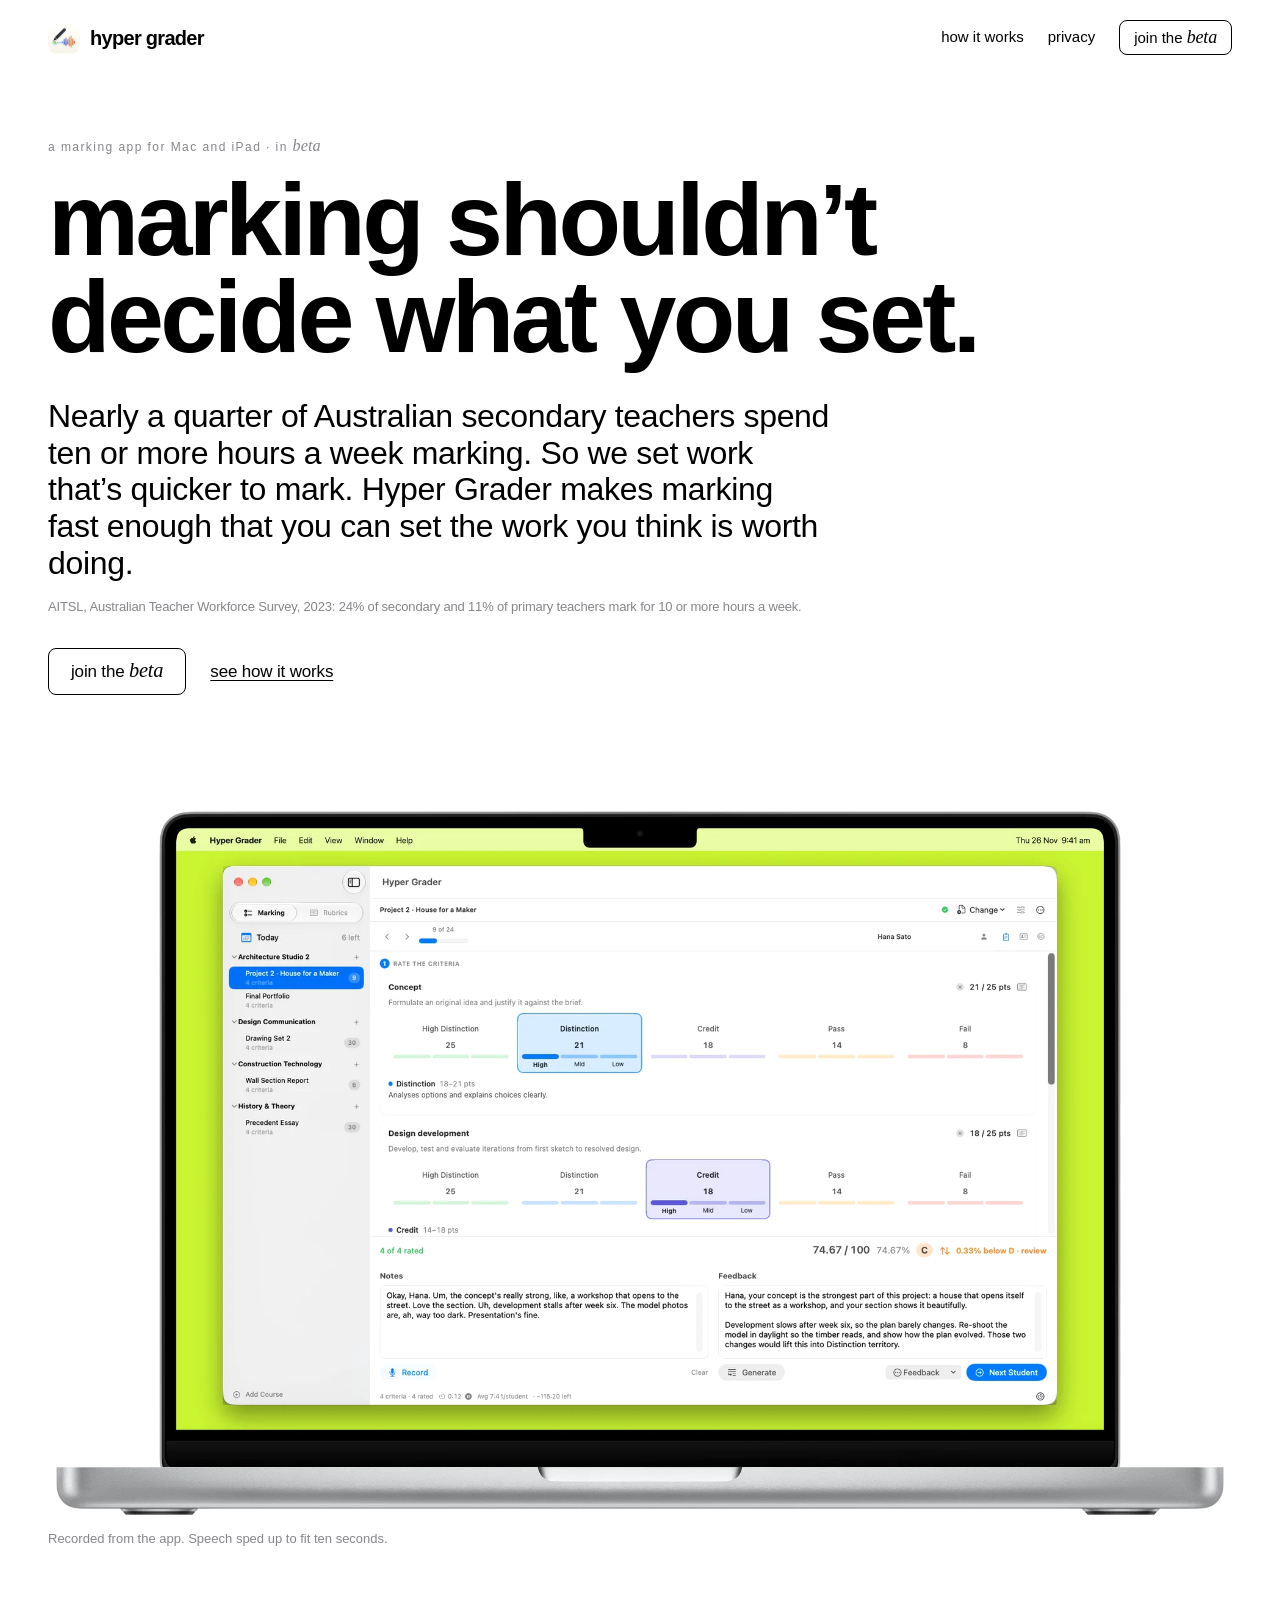
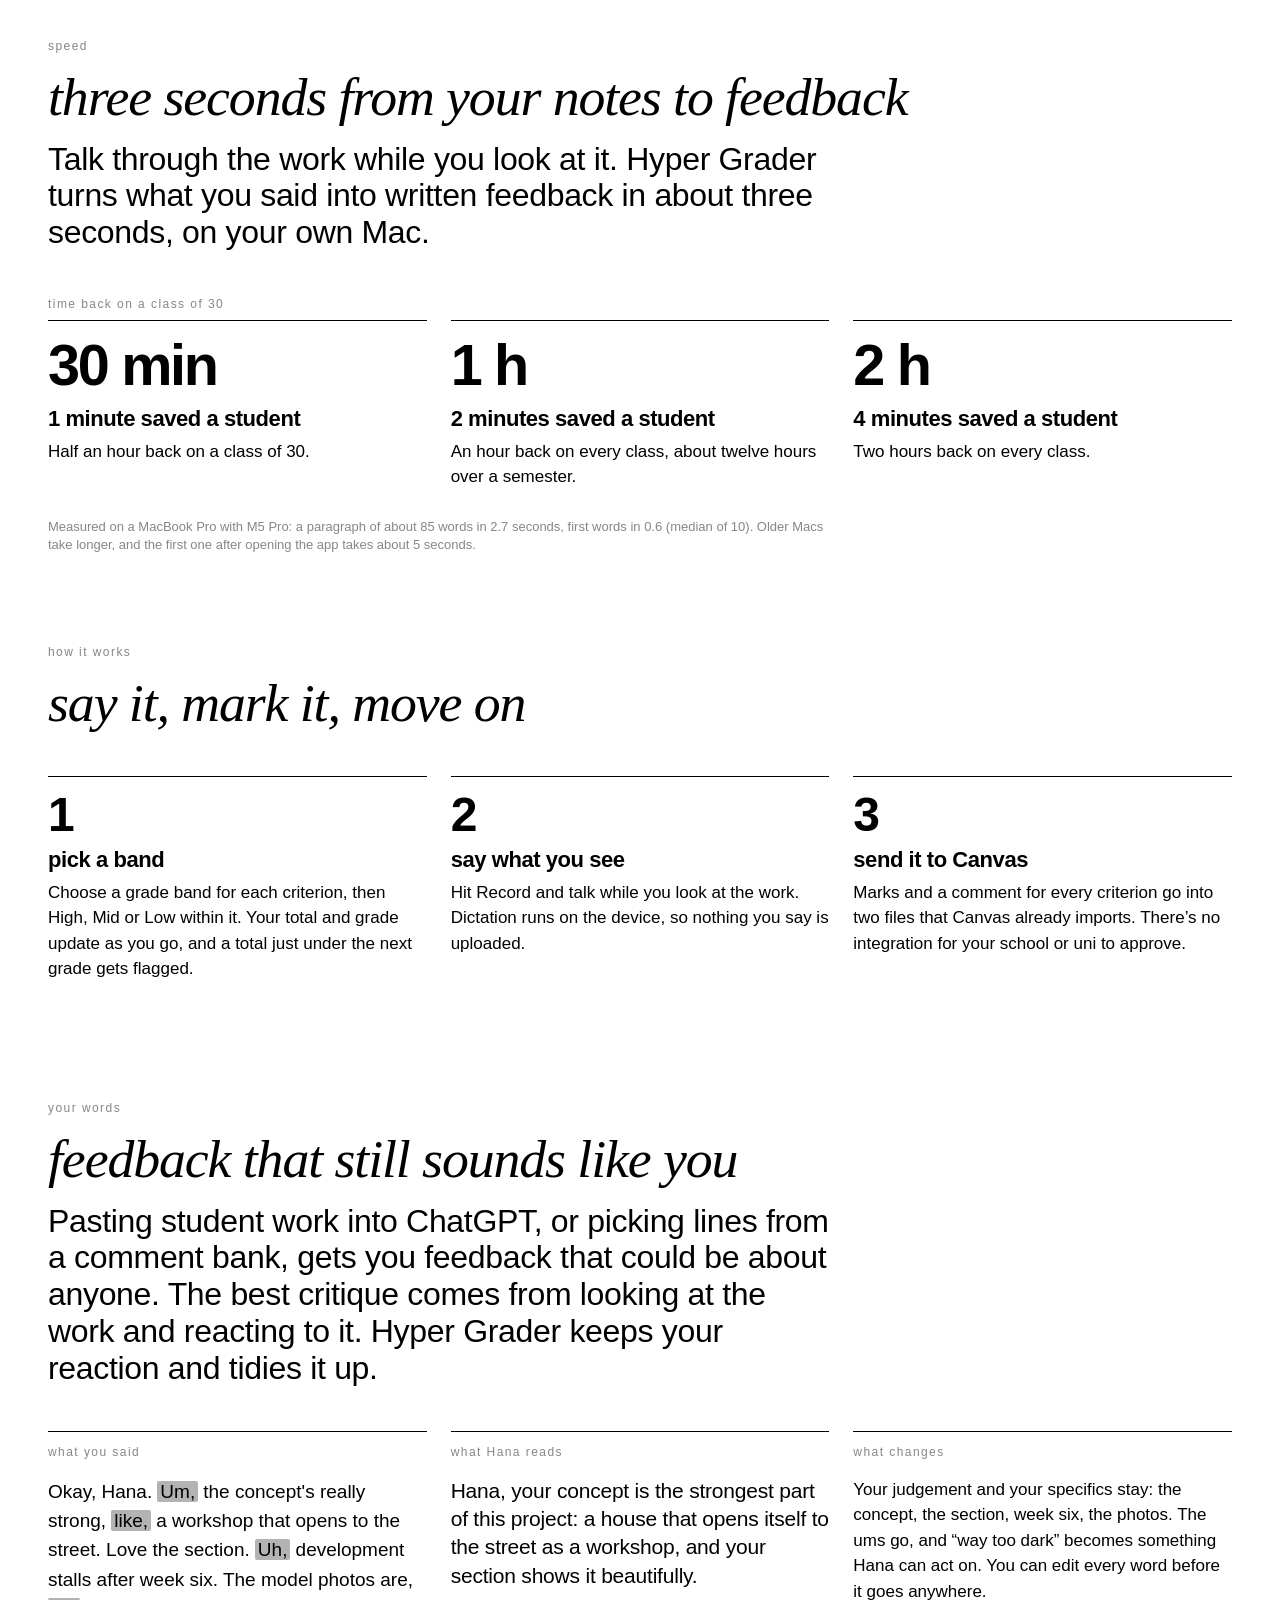
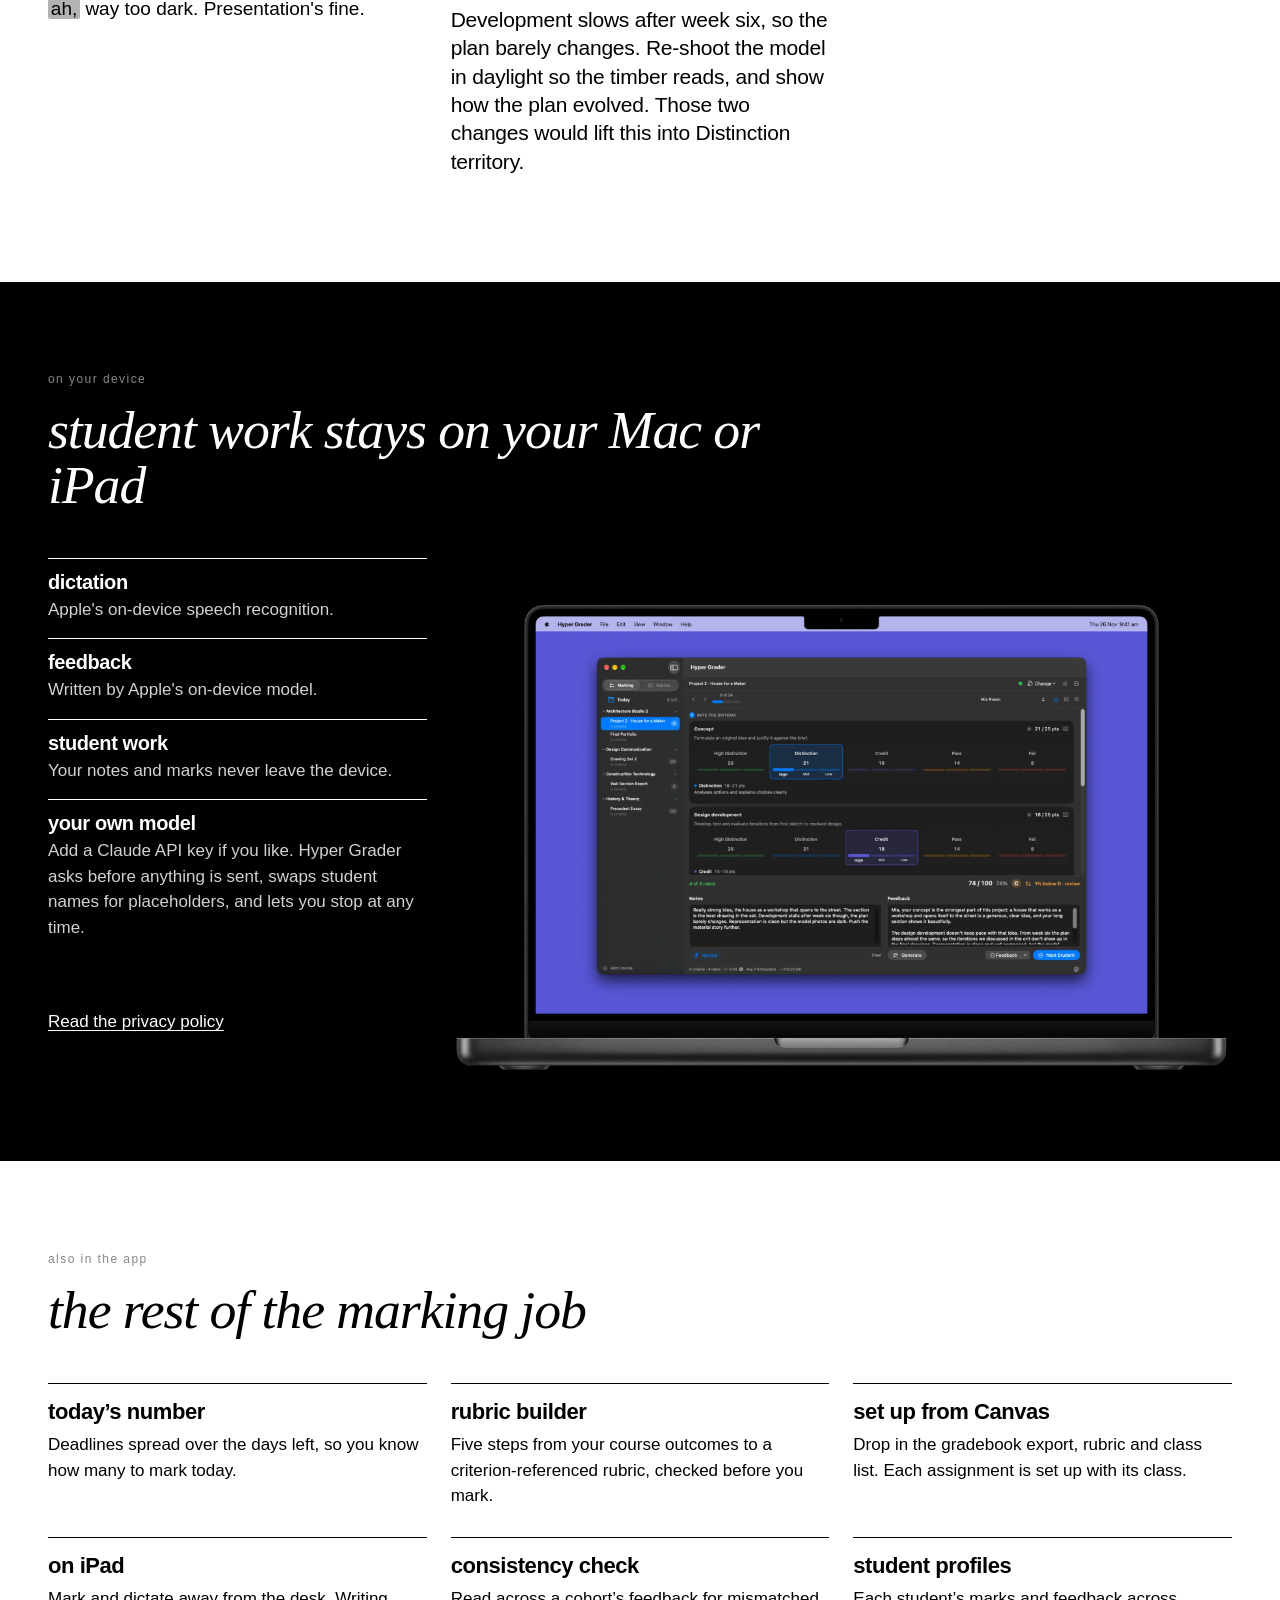
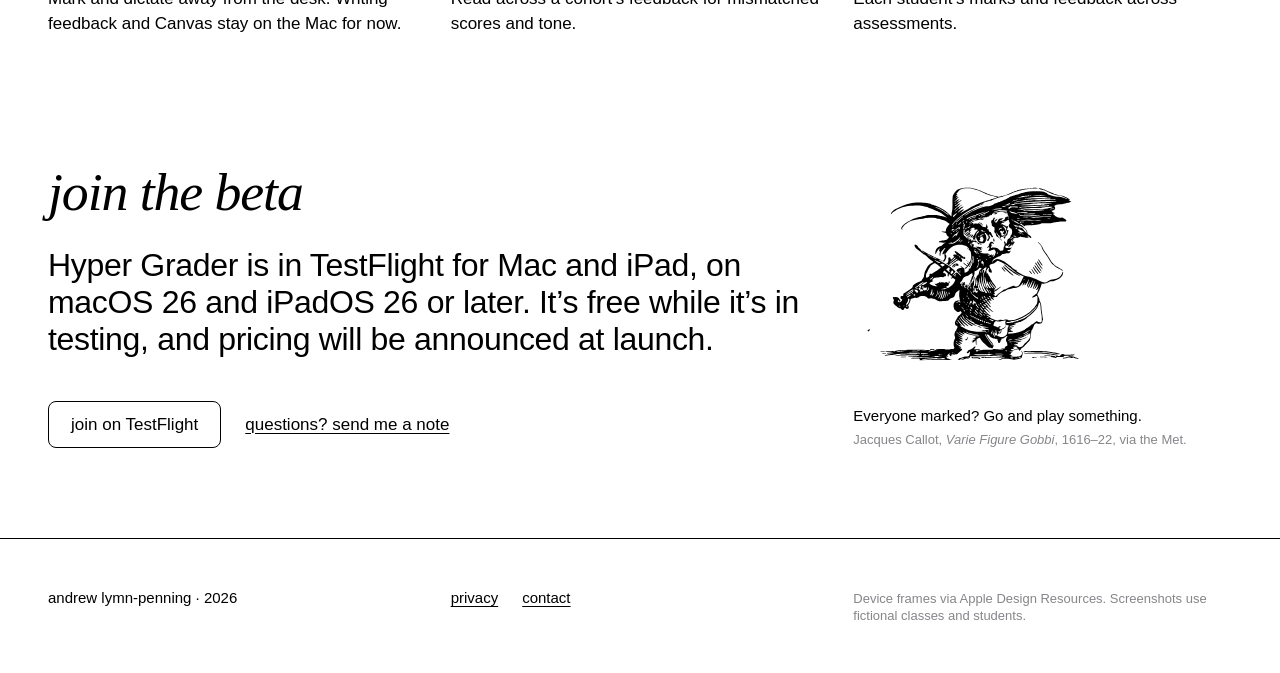
==== commit 68fdd568: "Simpler page that starts with why: marking hours shape what we set Hero leads with the AITSL figure " ====
--- a/index.html
+++ b/index.html
@@ -4,7 +4,7 @@
 <meta charset="utf-8">
 <meta name="viewport" content="width=device-width, initial-scale=1">
 <title>hyper grader: say it, mark it, move on</title>
-<meta name="description" content="Hyper Grader is a marking app for Mac and iPad. Rate each criterion, talk through what you see, and it writes feedback in your words. Marks and comments go back to Canvas.">
+<meta name="description" content="Hyper Grader is a marking app for Mac and iPad. Talk through the work, and it writes feedback in your words in about three seconds, on your own device. Marks go back to Canvas.">
 <link rel="icon" type="image/png" href="images/favicon.png">
 <link rel="apple-touch-icon" href="images/apple-touch-icon.png">
 <meta property="og:title" content="hyper grader">
@@ -17,22 +17,23 @@
 <header class="nav">
   <a class="brand" href="./"><img src="images/icon.webp" width="32" height="32" alt=""> hyper grader</a>
   <nav>
-    <a href="#today">features</a>
+    <a href="#how">how it works</a>
     <a href="#private">privacy</a>
-    <a class="button small" href="#beta">join the <span class="beta-word">beta</span></a>
+    <a class="button small" href="https://testflight.apple.com/join/DnvdCEXS" data-install aria-haspopup="dialog">join the <span class="beta-word">beta</span></a>
   </nav>
 </header>
 
 <main>
 
 <section class="hero grid">
-  <p class="label">a marking app for Mac and iPad · it all runs on your device · in <span class="beta-word">beta</span></p>
-  <h1>say it, mark it, move on.</h1>
+  <p class="label">a marking app for Mac and iPad · in <span class="beta-word">beta</span></p>
+  <h1>marking shouldn’t decide what you set.</h1>
   <div class="intro">
-    <p class="lead">Rate each criterion, talk through what you see, and Hyper Grader writes the feedback in your words, right there on your Mac or iPad. When the class is done, marks and comments go back to Canvas in two file uploads.</p>
-    <p class="actions"><a class="button" href="#beta">join the <span class="beta-word">beta</span></a> <a class="text-link" href="#today">see how it works</a></p>
+    <p class="lead">Nearly a quarter of Australian secondary teachers spend ten or more hours a week marking. So we set work that’s quicker to mark. Hyper Grader makes marking fast enough that you can set the work you think is worth doing.</p>
+    <p class="source">AITSL, Australian Teacher Workforce Survey, 2023: 24% of secondary and 11% of primary teachers mark for 10 or more hours a week.</p>
+    <p class="actions"><a class="button" href="https://testflight.apple.com/join/DnvdCEXS" data-install aria-haspopup="dialog">join the <span class="beta-word">beta</span></a> <a href="#how">see how it works</a></p>
   </div>
-  <figure class="device wide">
+  <figure class="device">
     <video class="demo" src="images/mac-marking-demo.mp4" poster="images/mac-marking-demo-poster.webp"
            width="2400" height="1580" autoplay muted loop playsinline preload="auto"
            aria-label="Hyper Grader marking one student in real time: spoken notes, ums included, appear as they're said; grade bands are picked for each criterion and the total updates; then Generate writes the feedback."></video>
@@ -40,22 +41,36 @@
   </figure>
 </section>
 
-<section class="statement grid">
-  <p>Marking shouldn't feel like a chore.</p>
-  <p class="statement-note">Some of the best critique comes from looking at the work and reacting to it: what you notice, what you like, what bothers you, messy as it comes out. That tells a student far more than lines copied from a bank of comments. Hyper Grader lets you talk through the work while you look at it, then shapes what you said into feedback they can act on.</p>
-  <figure>
-    <img src="images/hammershoi-sunlit-room.webp" width="800" height="864" loading="lazy" alt="A quiet room in afternoon sun: light falls across a pale wall, a small table with a potted plant, a sideboard with a bowl and a lamp.">
-    <figcaption>Vilhelm Hammershøi (1864–1916), interior with sunlight, via SOCKS.</figcaption>
-  </figure>
+<section class="speed grid" id="speed">
+  <p class="label">speed</p>
+  <h2>three seconds from your notes to feedback</h2>
+  <p class="intro">Talk through the work while you look at it. Hyper Grader turns what you said into written feedback in about three seconds, on your own Mac.</p>
+  <p class="kicker-plain">time back on a class of 30</p>
+  <ul class="thirds">
+    <li><b class="big">30 min</b><b>1 minute saved a student</b> Half an hour back on a class of 30.</li>
+    <li><b class="big">1 h</b><b>2 minutes saved a student</b> An hour back on every class, about twelve hours over a semester.</li>
+    <li><b class="big">2 h</b><b>4 minutes saved a student</b> Two hours back on every class.</li>
+  </ul>
+  <p class="source">Measured on a MacBook Pro with M5 Pro: a paragraph of about 85 words in 2.7 seconds, first words in 0.6 (median of 10). Older Macs take longer, and the first one after opening the app takes about 5 seconds.</p>
+</section>
+
+<section class="how grid" id="how">
+  <p class="label">how it works</p>
+  <h2>say it, mark it, move on</h2>
+  <ol class="thirds numbered">
+    <li><b>pick a band</b> Choose a grade band for each criterion, then High, Mid or Low within it. Your total and grade update as you go, and a total just under the next grade gets flagged.</li>
+    <li><b>say what you see</b> Hit Record and talk while you look at the work. Dictation runs on the device, so nothing you say is uploaded.</li>
+    <li><b>send it to Canvas</b> Marks and a comment for every criterion go into two files that Canvas already imports. There’s no integration for your school or uni to approve.</li>
+  </ol>
 </section>
 
 <section class="words grid" id="words">
-  <p class="label">your words, ums and all</p>
-  <h2>from spoken notes to feedback</h2>
+  <p class="label">your words</p>
+  <h2>feedback that still sounds like you</h2>
+  <p class="intro">Pasting student work into ChatGPT, or picking lines from a comment bank, gets you feedback that could be about anyone. The best critique comes from looking at the work and reacting to it. Hyper Grader keeps your reaction and tidies it up.</p>
   <div class="said">
     <p class="kicker">what you said</p>
     <p class="transcript">Okay, Hana. <i>Um,</i> the concept's really strong, <i>like,</i> a workshop that opens to the street. Love the section. <i>Uh,</i> development stalls after week six. The model photos are, <i>ah,</i> way too dark. Presentation's fine.</p>
-    <p class="ums-toggle"><button type="button" class="button small" aria-pressed="false">drop the ums</button></p>
   </div>
   <div class="reads">
     <p class="kicker">what Hana reads</p>
@@ -64,251 +79,44 @@
   </div>
   <div class="aside">
     <p class="kicker">what changes</p>
-    <p>The feedback makes your points with your judgement. Hyper Grader drops the ums and turns "way too dark" into advice a student can act on. It's written on your Mac by Apple's on-device model, and you can edit every word before it goes anywhere. Turn on Improvement focus and each piece of feedback ends with specific next steps, so it feeds forward into the next task.</p>
+    <p>Your judgement and your specifics stay: the concept, the section, week six, the photos. The ums go, and “way too dark” becomes something Hana can act on. You can edit every word before it goes anywhere.</p>
   </div>
-</section>
-
-<section class="voice grid" id="voice" aria-labelledby="voice-h">
-  <p class="label">watch it work</p>
-  <h2 id="voice-h">talk, and the marks follow</h2>
-  <p class="intro">Say what you see. Each phrase lands on a criterion, the total moves as you go, and the feedback writes itself in your words.</p>
-  <div class="stage" role="group" aria-label="Animation of Hana's spoken notes becoming ratings. Concept is High Distinction, Mid, 23 of 25. Development is Credit, Low, 17. Representation is Pass, High, 15. Presentation is Distinction, Mid, 19. The total is 74 out of 100, a Credit, then the written feedback appears.">
-    <div class="say">
-      <div class="kicker-row"><p class="kicker">what you say</p><span class="status" aria-hidden="true">written</span></div>
-      <div class="meter" aria-hidden="true"></div>
-      <p class="transcript"><span data-p data-crit="0">Okay, Hana. <i>Um,</i> the concept's really strong, <i>like,</i> a workshop that opens to the street.</span> <span data-p>Love the section.</span> <span data-p data-crit="1"><i>Uh,</i> development stalls after week six.</span> <span data-p data-crit="2">The model photos are, <i>ah,</i> way too dark.</span> <span data-p data-crit="3">Presentation's fine.</span></p>
-    </div>
-    <div class="marks">
-      <p class="kicker">what it marks</p>
-      <ul class="crits">
-        <li class="crit lit" data-band="0" data-step="1" data-pts="23">
-          <span class="sr-only">concept: High Distinction, Mid, 23 out of 25.</span>
-          <div class="ct" aria-hidden="true"><b>concept</b><span class="steps"><span>High</span><span class="on">Mid</span><span>Low</span></span><span class="pts"><b>23</b>/25</span></div>
-          <div class="bands" aria-hidden="true"><b class="on" data-s="HD">High Distinction</b><b data-s="D">Distinction</b><b data-s="C">Credit</b><b data-s="P">Pass</b><b data-s="F">Fail</b></div>
-        </li>
-        <li class="crit lit" data-band="2" data-step="2" data-pts="17">
-          <span class="sr-only">development: Credit, Low, 17 out of 25.</span>
-          <div class="ct" aria-hidden="true"><b>development</b><span class="steps"><span>High</span><span>Mid</span><span class="on">Low</span></span><span class="pts"><b>17</b>/25</span></div>
-          <div class="bands" aria-hidden="true"><b data-s="HD">High Distinction</b><b data-s="D">Distinction</b><b class="on" data-s="C">Credit</b><b data-s="P">Pass</b><b data-s="F">Fail</b></div>
-        </li>
-        <li class="crit lit" data-band="3" data-step="0" data-pts="15">
-          <span class="sr-only">representation: Pass, High, 15 out of 25.</span>
-          <div class="ct" aria-hidden="true"><b>representation</b><span class="steps"><span class="on">High</span><span>Mid</span><span>Low</span></span><span class="pts"><b>15</b>/25</span></div>
-          <div class="bands" aria-hidden="true"><b data-s="HD">High Distinction</b><b data-s="D">Distinction</b><b data-s="C">Credit</b><b class="on" data-s="P">Pass</b><b data-s="F">Fail</b></div>
-        </li>
-        <li class="crit lit" data-band="1" data-step="1" data-pts="19">
-          <span class="sr-only">presentation: Distinction, Mid, 19 out of 25.</span>
-          <div class="ct" aria-hidden="true"><b>presentation</b><span class="steps"><span>High</span><span class="on">Mid</span><span>Low</span></span><span class="pts"><b>19</b>/25</span></div>
-          <div class="bands" aria-hidden="true"><b data-s="HD">High Distinction</b><b class="on" data-s="D">Distinction</b><b data-s="C">Credit</b><b data-s="P">Pass</b><b data-s="F">Fail</b></div>
-        </li>
-      </ul>
-      <span class="sr-only">Total 74 out of 100, a Credit, 1% below a Distinction.</span>
-      <div class="total" aria-hidden="true"><span class="num">74</span><span class="of">/ 100</span><b class="grade">Credit</b><span class="flag">1% below a Distinction</span></div>
-    </div>
-    <div class="written">
-      <div class="kicker-row"><p class="kicker">what Hana reads</p></div>
-      <p class="fb">Hana, your concept is the strongest part of this project: a house that opens itself to the street as a workshop, and your section shows it beautifully. Development slows after week six, so the plan barely changes. Re-shoot the model in daylight so the timber reads, and show how the plan evolved. Those two changes would lift this into Distinction territory.</p>
-    </div>
-    <p class="replay"><button type="button" class="button small">replay</button></p>
-  </div>
-</section>
-
-<section class="today grid" id="today">
-  <div class="copy">
-    <p class="label">planning</p>
-    <h2>stop putting it off</h2>
-    <p class="intro">Hyper Grader breaks the pile into a number for today and keeps track while you work through it.</p>
-    <ul class="plan">
-      <li><b>a deadline for every class</b> Marks are due fourteen days after students submit, or whenever you choose, spread over the working days left.</li>
-      <li><b>today's number</b> How many to mark today, most urgent first, and how long that should take at your pace.</li>
-      <li><b>focus and breaks</b> A pomodoro timer: 25 minutes of marking, then a 5-minute break, or lengths that suit you.</li>
-      <li><b>your pace</b> A timer for each student shows your average and how long the rest of the class will take.</li>
-      <li><b>room to slip</b> Take something off today's plan, or push its deadline when you've given an extension.</li>
-      <li><b>small wins</b> A note when you're halfway, down to the last five, and all marked.</li>
-    </ul>
-  </div>
-  <div class="switch" role="group" aria-label="Start screen view">
-    <button type="button" aria-pressed="true" data-show="list">today</button><button type="button" aria-pressed="false" data-show="board">board</button>
-  </div>
-  <figure class="device swap">
-    <img data-view="list" src="images/mac-dashboard.webp" width="2400" height="1579" loading="lazy" alt="Hyper Grader's start screen: a progress ring at 4 of 10, the three assessments to mark today in order of urgency, and a list of every assessment with its status and deadline.">
-    <img data-view="board" src="images/mac-board.webp" width="2400" height="1579" loading="lazy" class="off" alt="The board view: every assessment as a card in columns for overdue, due this week, coming up and done.">
-  </figure>
-</section>
-
-<section class="marking grid pairs">
-  <p class="label">marking</p>
-  <h2>the marking screen</h2>
-  <p class="lead">Beside the grading screen of a typical learning system.</p>
-  <figure class="device lms">
-    <img src="images/mac-lms-grader.webp" width="2400" height="1579" loading="lazy" alt="A mock-up of a typical learning system's grading screen in a browser: a submission preview, a toolbar of small icons, and a narrow side panel crowded with a rubric table, points boxes, an attempt menu, a grade box and a comment field.">
-    <figcaption><b>a typical learning system</b> The submission, a rubric table of small cells, points boxes and the comment field share one narrow panel. Mock-up.</figcaption>
-  </figure>
-  <figure class="device">
-    <img src="images/mac-marking.webp" width="2400" height="1579" loading="lazy" alt="The Hyper Grader marking screen: grade bands for each criterion with High, Mid and Low steps, a total of 74 out of 100 flagged as 1% below a Distinction, spoken notes on the left and written feedback on the right.">
-    <figcaption><b>Hyper Grader</b> One wide band per grade, the total always in view, and room to talk.</figcaption>
-  </figure>
-  <ol class="numbered">
-    <li><b>pick a band</b> Choose a grade band for each criterion, then High, Mid or Low within it. The arrow keys jump between bands, and your total and grade update as you go.</li>
-    <li><b>say what you see</b> Hit Record and talk while you look at the work. Dictation uses Apple's on-device speech recognition, so nothing you say is uploaded.</li>
-    <li><b>check the line</b> A total within 2% below the next grade gets flagged, so you can decide whether it should go up.</li>
-  </ol>
-</section>
-
-<section class="fastgood grid" id="fast" aria-labelledby="fast-h">
-  <p class="label">generation · on your device</p>
-  <h2 id="fast-h">fast, and good</h2>
-  <p class="intro">Your notes go in. Written feedback comes out, on your own Mac, and it still sounds like you.</p>
-  <!-- Measured 26 Nov 2026: the app's own on-device generation path, median of 10 runs on a MacBook Pro (M5 Pro).
-       First words 0.6 s (0.56-0.72), full paragraph 2.7 s (2.3-3.4), first run after launch about 5 s.
-       docs/business notes: scratchpad genbench/results.md. Re-measure before changing these figures. -->
-  <div class="pair" role="group" aria-label="Your notes on the left, with the ums and uhs dropped and your judgement and specifics kept, and the written feedback on the right, ending with next steps.">
-    <div class="card">
-      <p class="kicker">your notes</p>
-      <p class="transcript fnotes">Okay, Hana. <i>Um,</i> <mark>the concept's really strong,</mark> <i>like,</i> <mark>a workshop that opens to the street.</mark> <mark>Love the section.</mark> <i>Uh,</i> <mark>development stalls after week six.</mark> <mark>The model photos are,</mark> <i>ah,</i> <mark>way too dark.</mark> Presentation's fine.</p>
-    </div>
-    <div class="card">
-      <div class="kicker-row"><p class="kicker">what Hana reads</p><span class="gen" aria-hidden="true"><span class="bar"><span></span></span><span class="status">written</span></span></div>
-      <p class="fs">Hana, your concept is the strongest part of this project: a house that opens itself to the street as a workshop, and your section shows it beautifully.</p>
-      <p class="fs">Development slows after week six, so the plan barely changes.</p>
-      <p class="fs"><span class="tag">next steps</span>Re-shoot the model in daylight so the timber reads, and show how the plan evolved. Those two changes would lift this into Distinction territory.</p>
-    </div>
-  </div>
-  <p class="stat"><span class="figure">3</span><span class="unit">seconds, from your notes to written feedback. The first words appear in under one.</span></p>
-  <div class="gk">
-    <div><h3>what it keeps</h3><ul><li>Your judgement: the concept is the strongest part.</li><li>Your specifics: the section, week six, the model photos.</li></ul></div>
-    <div><h3>what it drops</h3><ul><li>The ums, uhs, ahs and likes.</li><li>The half sentences, so "way too dark" becomes advice.</li></ul></div>
-    <div><h3>how it ends</h3><ul><li>With specific next steps a student can act on, when Improvement focus is on.</li><li>You can edit every word before it goes anywhere.</li></ul></div>
-  </div>
-  <p class="caveat">Measured on a MacBook Pro with M5 Pro: a full paragraph of about 85 words in 2.7 seconds, first words in 0.6 (median of 10). Older Macs take longer, and the first one after opening the app takes about 5 seconds. The animation is illustrative, not to scale.</p>
-</section>
-
-<section class="rubrics" id="rubrics">
-  <div class="grid">
-    <p class="label">rubrics · built on constructive alignment</p>
-    <h2>the rubric builder</h2>
-    <p class="intro">It starts where constructive alignment starts: with your course. Five steps take you from the task to a criterion-referenced rubric, with a guide beside each one that explains what makes it good and offers fixes as you go.</p>
-    <ol class="steps-row">
-      <li><span>1</span><b>task</b> Type, level, weight and student hours, plus what students should be able to show.</li>
-      <li><span>2</span><b>outcomes</b> Paste the course objectives and learning outcomes from your course outline.</li>
-      <li><span>3</span><b>alignment</b> Map each criterion to the outcomes it assesses, and see each outcome's share of the marks.</li>
-      <li><span>4</span><b>levels</b> A descriptor for every grade band, High Distinction to Fail.</li>
-      <li><span>5</span><b>review</b> Coverage, Bloom's taxonomy and policy, checked before you mark.</li>
-    </ol>
-    <figure class="device wide">
-      <img src="images/mac-rubric-alignment.webp" width="2400" height="1579" loading="lazy" alt="The rubric builder's Alignment step: course objectives and four learning outcomes above a grid of criteria ticked against the outcomes they assess, with each outcome's share of the marks, and a guide panel flagging that LO4 isn't assessed in this task.">
-      <figcaption>Step 3. LO4 isn't assessed by any criterion, so the guide offers to add one or mark it as assessed in another task.</figcaption>
-    </figure>
-  </div>
-  <div class="grid review">
-    <figure class="device">
-      <img src="images/mac-rubric-review.webp" width="2400" height="1579" loading="lazy" alt="The rubric builder's Review step: each learning outcome with its share of the marks and the criteria assessing it, then the quality checks, with a guide panel of remaining fixes.">
-    </figure>
-    <div class="copy">
-      <h3>before you mark a single piece of work</h3>
-      <ul class="checks">
-        <li>Every learning outcome assessed here or in another task</li>
-        <li>No outcome carrying more than half the marks</li>
-        <li>A spread of Bloom's levels, so students create and evaluate rather than only remember</li>
-        <li>A descriptor for every level, describing quality rather than quantity</li>
-        <li>Course weight between 5 and 60%</li>
-        <li>Three to six criteria</li>
-        <li>Group work at no more than 30%, and hurdles flagged</li>
-        <li>Student hours against the workload guideline</li>
-      </ul>
-    </div>
-  </div>
-</section>
-
-<section class="canvas grid">
-  <p class="label">Canvas</p>
-  <h2>mark here, upload there</h2>
-  <p class="lead">No integration and no API token, so there's nothing for your school or uni to approve. It works with the files Canvas already exports and imports.</p>
-  <figure class="device here">
-    <p class="word">here</p>
-    <img src="images/mac-send.webp" width="2400" height="1579" loading="lazy" alt="Send to Canvas in Hyper Grader: 9 of 24 students ready, a comment under each criterion for Mia Russo, and an Export 2 files button.">
-    <figcaption>On your Mac, Send to Canvas writes the marks and a comment for every criterion into two files.
-      <ul class="handoff" aria-label="The two files">
-        <li><span>file 1</span>grades.csv</li>
-        <li><span>file 2</span>rubric assessments.csv</li>
-      </ul>
-    </figcaption>
-  </figure>
-  <figure class="device there">
-    <p class="word">there</p>
-    <img src="images/mac-lms-import.webp" width="2400" height="1579" loading="lazy" alt="A mock-up of a learning system's gradebook import page with both files uploaded and the imported marks listed for review.">
-    <figcaption>In Canvas, upload them to the gradebook and the rubric. Other learning systems will follow. Mock-up.</figcaption>
-  </figure>
-  <div class="copy">
-    <h3>setting up from Canvas</h3><p>Drop in your gradebook export, rubric and class list together. Hyper Grader sets up each assignment with its class, and tells you when you've picked the wrong file.</p>
-  </div>
-  <figure class="device setup">
-    <img src="images/mac-import.webp" width="1940" height="1276" loading="lazy" alt="The import review, headed “Here's what I found”, listing a Canvas gradebook export with three assignments and a rubric file, each with where it will go.">
-  </figure>
-</section>
-
-<section class="ipad-section grid pairs" id="ipad">
-  <p class="label">iPad · in <span class="beta-word">beta</span></p>
-  <h2>marking on iPad</h2>
-  <figure class="device">
-    <video class="demo" src="images/ipad-marking-demo.mp4" poster="images/ipad-marking-demo-poster.webp"
-           width="1200" height="1566" autoplay muted loop playsinline preload="metadata"
-           aria-label="Hyper Grader on an iPad Pro: four criteria are rated by tapping a band and a step, the total climbs to 81.67, then rambling notes are dictated."></video>
-    <figcaption><b>away from the desk</b> Tap a band, then High, Mid or Low. Tap the mic and talk; dictation runs on the iPad.</figcaption>
-  </figure>
-  <figure class="device">
-    <img src="images/ipad-dashboard.webp" width="1226" height="1600" loading="lazy" alt="The Today plan on iPad: a progress ring at 4 of 10, the three assessments to mark today, and every assessment with its status and deadline.">
-    <figcaption><b>the same plan</b> The Today plan from the Mac opens first, with the ring and the most urgent class.</figcaption>
-  </figure>
-  <p class="quiet">Writing feedback and sending to Canvas stay on the Mac. Syncing the two is being built now.</p>
 </section>
 
 <section class="private" id="private">
   <div class="grid">
     <p class="label">on your device</p>
-    <h2>it all happens on your Mac or iPad</h2>
+    <h2>student work stays on your Mac or iPad</h2>
     <ul class="local">
       <li><b>dictation</b> Apple's on-device speech recognition.</li>
       <li><b>feedback</b> Written by Apple's on-device model.</li>
       <li><b>student work</b> Your notes and marks never leave the device.</li>
       <li><b>your own model</b> Add a Claude API key if you like. Hyper Grader asks before anything is sent, swaps student names for placeholders, and lets you stop at any time.</li>
     </ul>
-    <figure class="device wide">
+    <figure class="device">
       <img src="images/mac-marking-dark.webp" width="2400" height="1579" loading="lazy" alt="The marking screen in dark mode on a Space Black MacBook Pro.">
     </figure>
     <p class="policy-link"><a href="privacy.html">Read the privacy policy</a></p>
   </div>
 </section>
 
-<section class="more grid">
-  <h2>other features</h2>
-  <ul class="stepped">
-    <li><b>student finder</b> Search your class by name, open anyone's marking, or delete a record you no longer need.</li>
-    <li><b>consistency check</b> Read across a whole cohort's feedback for mismatched scores and tone.</li>
-    <li><b>student profiles</b> See each student's marks and feedback across assessments.</li>
-    <li><b>your grade scale</b> Standard Adelaide bands, or import your own marking scheme.</li>
-    <li><b>keyboard first</b> Next student with ⇧⌘↩, generate with ⌘↩, record with ⌘R.</li>
-    <li><b>dark mode</b> For marking after hours.</li>
+<section class="more grid" id="more">
+  <p class="label">also in the app</p>
+  <h2>the rest of the marking job</h2>
+  <ul class="thirds">
+    <li><b>today’s number</b> Deadlines spread over the days left, so you know how many to mark today.</li>
+    <li><b>rubric builder</b> Five steps from your course outcomes to a criterion-referenced rubric, checked before you mark.</li>
+    <li><b>set up from Canvas</b> Drop in the gradebook export, rubric and class list. Each assignment is set up with its class.</li>
+    <li><b>on iPad</b> Mark and dictate away from the desk. Writing feedback and Canvas stay on the Mac for now.</li>
+    <li><b>consistency check</b> Read across a cohort’s feedback for mismatched scores and tone.</li>
+    <li><b>student profiles</b> Each student’s marks and feedback across assessments.</li>
   </ul>
-</section>
-
-<section class="price grid" id="price">
-  <p class="label">price · to be announced</p>
-  <h2>in beta. pricing to be announced.</h2>
-  <p class="lead">Hyper Grader is in <span class="beta-word">beta</span>, and free to try while it’s in testing. Pricing will be announced at launch.</p>
-  <p class="kicker tl-k">time back on a class of 30, one student at a time</p>
-  <ul class="stepped tally-list" aria-label="Time back on a class of 30">
-    <li data-min="1"><b>1 minute a student</b> half an hour back on a class of 30.</li>
-    <li data-min="2"><b>2 minutes a student</b> an hour back on every class, about twelve hours over a semester.</li>
-    <li data-min="4"><b>4 minutes a student</b> two hours back on every class.</li>
-  </ul>
-  <p class="note">Most AI marking tools send student work to a cloud model. Hyper Grader’s AI runs on your Mac or iPad, so nothing leaves your device.</p>
 </section>
 
 <section class="beta grid" id="beta">
   <h2>join the beta</h2>
-  <p class="lead">Hyper Grader is in TestFlight for Mac and iPad, on macOS 26 and iPadOS 26 or later. Open the link on the device you mark on, and TestFlight will walk you through the install.</p>
-  <p class="actions"><a class="button" href="https://testflight.apple.com/join/DnvdCEXS" data-install aria-haspopup="dialog">join on TestFlight</a> <a class="text-link" href="mailto:me@apenning.is?subject=Hyper%20Grader%20beta">questions? send me a note</a></p>
+  <p class="lead">Hyper Grader is in TestFlight for Mac and iPad, on macOS 26 and iPadOS 26 or later. It’s free while it’s in testing, and pricing will be announced at launch.</p>
+  <p class="actions"><a class="button" href="https://testflight.apple.com/join/DnvdCEXS" data-install aria-haspopup="dialog">join on TestFlight</a> <a href="mailto:me@apenning.is?subject=Hyper%20Grader%20beta">questions? send me a note</a></p>
   <figure class="drollery">
     <img src="images/violinist.svg" width="320" height="320" loading="lazy" alt="A hunched masked violinist in a feathered hat, playing.">
     <figcaption><span>Everyone marked? Go and play something.</span>Jacques Callot, <i>Varie Figure Gobbi</i>, 1616–22, via the Met.</figcaption>
@@ -354,23 +162,7 @@
   <p class="credit">Device frames via Apple Design Resources. Screenshots use fictional classes and students.</p>
 </footer>
 
-<script src="motion.js" defer></script>
 <script>
-  // Drop the ums: fade the fillers out of the transcript, and back.
-  const umsButton = document.querySelector('.ums-toggle button');
-  umsButton.addEventListener('click', () => {
-    const on = umsButton.getAttribute('aria-pressed') !== 'true';
-    umsButton.setAttribute('aria-pressed', on);
-    umsButton.textContent = on ? 'put them back' : 'drop the ums';
-    document.querySelector('.transcript').classList.toggle('tidy', on);
-  });
-
-  // Today or board: swap the start-screen shot.
-  for (const b of document.querySelectorAll('.switch button')) b.addEventListener('click', () => {
-    for (const o of document.querySelectorAll('.switch button')) o.setAttribute('aria-pressed', o === b);
-    for (const img of document.querySelectorAll('.swap img')) img.classList.toggle('off', img.dataset.view !== b.dataset.show);
-  });
-
   // Join on TestFlight: open the install panel (the link still works without script).
   const install = document.getElementById('install');
   if (install.showModal) {
--- a/site.css
+++ b/site.css
@@ -38,9 +38,8 @@
 }
 
 /* ===== the grid =====
-   12 columns. Every block starts on column 1, 5, 7 or 9 and ends on column 4, 6, 8 or 12:
-   heads 1–8 · full 1–12 · thirds 1–4 / 5–8 / 9–12 · a narrow column beside a wide one 1–4 + 5–12 or 1–8 + 9–12
-   · halves 1–6 / 7–12 for true pairs only. Under 900 px everything stacks on 1–12. */
+   12 columns. Every block sits on the same lines: heads 1–8 · full 1–12 · thirds 1–4 / 5–8 / 9–12
+   · a narrow column beside a wide one 1–4 + 5–12, or 1–8 + 9–12. Under 900 px everything stacks on 1–12. */
 
 * { box-sizing: border-box; }
 html { -webkit-text-size-adjust: 100%; }
@@ -67,9 +66,6 @@
 .lead, .intro { font: 500 var(--alp-m)/1.15 var(--alp-display); letter-spacing: -0.01em; }
 .label { font: 500 var(--alp-label)/1.35 var(--alp-micro); letter-spacing: var(--alp-track-label); color: var(--alp-quiet); margin-bottom: 16px; }
 .kicker { font: 500 var(--alp-label)/1.35 var(--alp-micro); letter-spacing: var(--alp-track-label); color: var(--alp-quiet); border-top: 1px solid var(--alp-ink); padding-top: 12px; margin-bottom: 16px; }
-.kicker-row { display: flex; justify-content: space-between; align-items: center; gap: 16px; border-top: 1px solid var(--alp-ink); padding-top: 12px; margin-bottom: 16px; }
-.kicker-row .kicker { border: 0; padding: 0; margin: 0; }
-.status { font: 500 var(--alp-label)/1.35 var(--alp-micro); letter-spacing: var(--alp-track-label); color: var(--alp-quiet); }
 .quiet { color: var(--alp-quiet); }
 .note { margin: 0; }
 .beta-word { font-family: var(--alp-serif); font-weight: 300; font-style: italic; font-size: 1.2em; letter-spacing: -0.01em; line-height: 0; }
@@ -87,12 +83,6 @@
 /* ===== figures ===== */
 .device img, .device video { display: block; width: 100%; height: auto; }
 figcaption { font: 400 var(--alp-caption)/1.35 var(--alp-micro); color: var(--alp-quiet); margin-top: 12px; }
-/* a caption with a bold title reads as body text */
-.marking figcaption, .ipad-section figcaption, .canvas figcaption { font: 400 15px/1.4 var(--alp-text); color: var(--alp-ink); }
-figcaption b { display: block; font: 700 20px/1.1 var(--alp-display); letter-spacing: -0.02em; margin-bottom: 6px; }
-/* figures side by side share rows (subgrid), so the screens sit on one line and the captions start on one line */
-.pairs > .device { display: grid; grid-template-rows: subgrid; grid-row: span 2; }
-.pairs > .device > img, .pairs > .device > video { align-self: end; }
 video.demo { filter: brightness(1.02); } /* the H.264 encode turns white into 253 grey */
 
 /* ===== nav ===== */
@@ -103,157 +93,45 @@
 .nav nav a:not(.button) { text-decoration: none; }
 
 /* ===== every section: the same head and the same spacing ===== */
-main > section { padding-top: var(--sec); padding-bottom: 0; }
+main > section { padding-top: var(--sec); }
 main > section:last-child { padding-bottom: var(--sec); }
 section > .label, section > h2, section > .intro, section > .lead,
-section > .grid > .label, section > .grid > h2, section > .grid > .intro { grid-column: 1 / span 8; }
-section > .intro, section > .lead, section > .grid > .intro { margin-bottom: var(--gap); }
-
-/* hero */
+section > .grid > .label, section > .grid > h2 { grid-column: 1 / span 8; }
+section > h2 { margin-bottom: var(--gap); }
+section > h2:has(+ .intro) { margin-bottom: 16px; }
+section > .intro { margin-bottom: var(--gap); }
+.source { font: 400 var(--alp-caption)/1.4 var(--alp-micro); color: var(--alp-quiet); margin: 16px 0 0; }
+.kicker-plain { font: 500 var(--alp-label)/1.35 var(--alp-micro); letter-spacing: var(--alp-track-label); color: var(--alp-quiet); margin: 0 0 8px; }
+
+/* thirds: every list of points on the page */
+.thirds { list-style: none; margin: 0; padding: 0; display: grid; grid-template-columns: repeat(3, minmax(0, 1fr)); column-gap: var(--alp-gutter); }
+.thirds li { border-top: 1px solid var(--alp-ink); padding: 16px 0 28px; }
+.thirds b, .local b { display: block; font: 700 22px/1.1 var(--alp-display); letter-spacing: -0.02em; margin-bottom: 8px; }
+.thirds .big { font-size: clamp(40px, 4.5vw, 64px); line-height: 1; letter-spacing: -0.04em; margin-bottom: 12px; }
+.numbered { counter-reset: n; }
+.numbered li { counter-increment: n; }
+.numbered li::before { content: counter(n); display: block; font: 700 48px/0.9 var(--alp-display); letter-spacing: -0.04em; margin-bottom: 12px; }
+
+/* hero: the why, then the app working */
 .hero { padding-top: clamp(32px, 5vw, 72px); }
-.hero .label, .hero h1 { grid-column: 1 / -1; }
+.hero .label { grid-column: 1 / -1; }
+.hero h1 { grid-column: 1 / span 10; }
 .hero .intro { margin: 32px 0 var(--gap); font: inherit; }
 .hero .intro .lead { margin: 0; }
 .hero .device { grid-column: 1 / -1; }
 
-/* statement: the serif line and its note on 1–8, the painting on 9–12, tops aligned */
-.statement { align-items: start; grid-template-rows: auto 1fr; }
-.statement > p:first-child { grid-column: 1 / span 8; grid-row: 1; margin: 0; font-family: var(--alp-serif); font-weight: 300; font-style: italic; font-size: clamp(36px, 5.2vw, 84px); line-height: 1.02; letter-spacing: -0.02em; }
-.statement .statement-note { grid-column: 1 / span 8; grid-row: 2; margin: 24px 0 0; font: 400 19px/1.5 var(--alp-text); }
-.statement figure { grid-column: 9 / span 4; grid-row: 1 / span 2; }
-.statement figure img { border-radius: var(--alp-radius); width: 100%; }
-
-/* words: thirds — what you said, what Hana reads, what changes */
+/* speed */
+.speed .source { grid-column: 1 / span 8; margin-top: 0; }
+
+/* your words: thirds — what you said, what Hana reads, what changes */
 .words { align-items: start; }
-.words h2 { margin-bottom: var(--gap); }
-.words .said { grid-column: 1 / span 4; grid-row: 3; }
-.words .reads { grid-column: 5 / span 4; grid-row: 3; }
-.words .aside { grid-column: 9 / span 4; grid-row: 3; }
-.ums-toggle { margin: 8px 0 0; }
-.transcript { font-family: var(--alp-text); font-size: 19px; line-height: 1.55; }
-.transcript i { font-style: normal; background: var(--alp-highlight); padding: 0 0.15em; border-radius: 2px; transition: opacity 200ms ease-out, background-color 200ms ease-out; }
-.transcript.tidy i { opacity: 0.12; background: transparent; }
+.words .said { grid-column: 1 / span 4; }
+.words .reads { grid-column: 5 / span 4; }
+.words .aside { grid-column: 9 / span 4; }
+.words .said, .words .reads, .words .aside { grid-row: 4; }
+.transcript { font: 400 19px/1.55 var(--alp-text); }
+.transcript i { font-style: normal; background: var(--alp-highlight); padding: 0 0.15em; border-radius: 2px; }
 .reads p:not(.kicker) { font: 500 21px/1.35 var(--alp-display); letter-spacing: -0.01em; }
-
-/* voice: one tinted stage; it bleeds past the column lines so what's inside sits on them */
-.stage { grid-column: 1 / -1; margin: 0 calc(-1 * var(--bleed)); padding: clamp(20px, 3vw, 40px) var(--bleed); background: var(--alp-frame); border-radius: var(--alp-radius); display: grid; grid-template-columns: repeat(12, minmax(0, 1fr)); column-gap: var(--alp-gutter); row-gap: 32px; align-items: start; }
-.stage .say { grid-column: 1 / span 4; grid-row: 1; }
-.stage .written { grid-column: 1 / span 4; grid-row: 2; }
-.stage .marks { grid-column: 5 / span 8; grid-row: 1 / span 2; }
-.stage .replay { grid-column: 1 / -1; margin: 0; text-align: right; }
-html:not(.motion) .replay { display: none; }
-.w { transition: opacity 120ms ease-out; }
-.motion .w:not(.on) { opacity: 0; }
-.meter { display: flex; align-items: center; gap: 3px; height: 44px; margin-bottom: 16px; }
-.meter span { flex: 1; height: 100%; background: var(--alp-ink); border-radius: 2px; transform: scaleY(0.08); transition: transform 90ms linear; }
-.stage .transcript { margin: 0; }
-.crits { list-style: none; margin: 0; padding: 0; }
-.crit { border-top: 1px solid var(--alp-highlight); padding: 12px 0 14px; }
-.crit.lit { border-top-color: var(--alp-ink); }
-.ct { display: flex; align-items: baseline; gap: 12px; margin-bottom: 8px; }
-.ct > b { font: 700 18px/1.1 var(--alp-display); letter-spacing: -0.02em; margin-right: auto; }
-.ct .steps { display: flex; gap: 3px; }
-.ct .steps span, .bands b { font: 500 12px/1 var(--alp-text); border: 1px solid var(--alp-highlight); border-radius: var(--alp-radius); color: var(--alp-quiet); transition: background-color 150ms ease-out, color 150ms ease-out; }
-.ct .steps span { padding: 4px 8px; }
-.pts { font: 400 13px/1 var(--alp-micro); color: var(--alp-quiet); min-width: 4.6em; text-align: right; font-variant-numeric: tabular-nums; }
-.pts b { font: 700 18px/1 var(--alp-display); color: var(--alp-ink); }
-.bands { display: flex; gap: 3px; }
-.bands b { flex: 1 1 0; min-width: 0; text-align: center; padding: 9px 2px; }
-.ct .steps .on, .bands .on { background: var(--alp-ink); border-color: var(--alp-ink); color: var(--alp-paper); }
-.total { display: flex; flex-wrap: wrap; align-items: baseline; gap: 0 12px; border-top: 1px solid var(--alp-ink); padding-top: 12px; margin-top: 4px; }
-.num { font: 700 clamp(48px, 6vw, 72px)/1 var(--alp-display); letter-spacing: -0.04em; min-width: 2ch; font-variant-numeric: tabular-nums; }
-.of { color: var(--alp-quiet); }
-.grade { font: 700 22px/1.1 var(--alp-display); letter-spacing: -0.02em; }
-.flag { flex-basis: 100%; min-height: 1.5em; font: 400 var(--alp-caption)/1.5 var(--alp-micro); color: var(--alp-quiet); }
-.fb { margin: 0; font: 500 clamp(18px, 1.6vw, 21px)/1.35 var(--alp-display); letter-spacing: -0.01em; }
-
-/* today: the list on 1–4, the switch and the start screen on 5–12 */
-.today { align-items: start; row-gap: 16px; grid-template-rows: auto 1fr; }
-.today .copy { grid-column: 1 / span 4; grid-row: 1 / span 2; }
-.today .switch { grid-column: 5 / span 8; grid-row: 1; justify-self: start; }
-.today .device { grid-column: 5 / span 8; grid-row: 2; display: grid; }
-.today .intro { font: 500 21px/1.3 var(--alp-display); margin-bottom: 20px; }
-.plan { list-style: none; margin: 0; padding: 0; }
-.plan li { border-top: 1px solid var(--alp-ink); padding: 10px 0 12px; font-size: 15px; line-height: 1.4; }
-.plan b { display: block; font: 700 18px/1.15 var(--alp-display); letter-spacing: -0.02em; margin-bottom: 2px; }
-.switch { display: inline-flex; border: 1px solid var(--alp-ink); border-radius: var(--alp-radius); overflow: hidden; }
-.switch button { font: 500 15px/1 var(--alp-text); padding: 10px 22px; border: 0; background: none; color: inherit; cursor: pointer; }
-.switch button[aria-pressed="true"] { background: var(--alp-ink); color: var(--alp-paper); }
-.swap img { grid-area: 1 / 1; transition: opacity 300ms ease-out; }
-.swap img.off { opacity: 0; pointer-events: none; }
-
-/* marking: the usual screen on 1–4 beside ours on 5–12, three numbered points in thirds under them */
-.marking .device.lms { grid-column: 1 / span 4; }
-.marking .device:not(.lms) { grid-column: 5 / span 8; }
-.numbered { list-style: none; counter-reset: n; margin: var(--row) 0 0; padding: 0; display: grid; grid-template-columns: repeat(3, minmax(0, 1fr)); column-gap: var(--alp-gutter); }
-.numbered li { counter-increment: n; border-top: 1px solid var(--alp-ink); padding-top: 16px; }
-.numbered li::before { content: counter(n); display: block; font: 700 48px/0.9 var(--alp-display); letter-spacing: -0.04em; margin-bottom: 8px; }
-.numbered b, .stepped b, .local b { display: block; font: 700 22px/1.1 var(--alp-display); letter-spacing: -0.02em; margin-bottom: 8px; }
-
-/* fast and good: thirds — your notes, what Hana reads, the time */
-.fastgood { align-items: start; }
-.pair { grid-column: 1 / span 8; grid-row: 4; display: grid; grid-template-columns: subgrid; }
-.pair .card:first-child { grid-column: 1 / span 4; }
-.pair .card:last-child { grid-column: 5 / span 4; }
-.card .transcript, .card .fs { margin: 0; }
-.card .fs { font: 500 clamp(18px, 1.7vw, 21px)/1.35 var(--alp-display); letter-spacing: -0.01em; transition: opacity 200ms ease-out; }
-.card .fs + .fs { margin-top: 14px; }
-.motion .fs:not(.on) { opacity: 0; }
-.tag { display: block; font: 500 var(--alp-label)/1.35 var(--alp-micro); letter-spacing: var(--alp-track-label); color: var(--alp-quiet); margin-bottom: 2px; }
-.gen { display: flex; align-items: center; gap: 10px; }
-.bar { display: block; width: 72px; height: 6px; border: 1px solid var(--alp-ink); border-radius: var(--alp-radius); overflow: hidden; }
-.bar span { display: block; height: 100%; width: 100%; background: var(--alp-ink); transition: width 1.4s linear; }
-.fnotes i, .fnotes mark { transition: opacity 250ms ease-out, background-color 250ms ease-out, text-decoration-color 250ms ease-out; }
-.fnotes mark { background: none; color: inherit; text-decoration: underline 2px transparent; text-underline-offset: 0.22em; }
-.fnotes mark.on, html:not(.motion) .fnotes mark { text-decoration-color: var(--alp-ink); }
-.fnotes i.on, html:not(.motion) .fnotes i { opacity: 0.25; background: transparent; }
-.stat { grid-column: 9 / span 4; grid-row: 4; margin: 0; border-top: 1px solid var(--alp-ink); padding-top: 12px; }
-.stat .figure { display: block; font: 700 clamp(72px, 9vw, 140px)/0.85 var(--alp-display); letter-spacing: -0.045em; margin: 0 0 12px -0.04em; }
-.stat .unit { display: block; font: 500 21px/1.3 var(--alp-display); letter-spacing: -0.01em; }
-.gk { margin-top: var(--row); display: grid; grid-template-columns: repeat(3, minmax(0, 1fr)); column-gap: var(--alp-gutter); }
-.gk > div { border-top: 1px solid var(--alp-ink); padding-top: 16px; }
-.gk ul { list-style: none; margin: 0; padding: 0; }
-.gk li { padding: 6px 0; transition: opacity 250ms ease-out; }
-.motion .gk li:not(.on) { opacity: 0.15; }
-.fastgood .caveat { grid-column: 1 / span 8; margin: 24px 0 0; font: 400 var(--alp-caption)/1.35 var(--alp-micro); color: var(--alp-quiet); }
-
-/* rubrics: blush ground; the five steps on 1–4 beside the builder on 5–12, then the review shot on 1–8 beside its checklist on 9–12 */
-.rubrics { background: #FFC4D3; padding-bottom: var(--sec); margin-top: var(--sec); }
-.rubrics .grid { align-items: start; }
-.rubrics .label { color: var(--alp-ink); opacity: 0.6; }
-.rubrics figcaption { color: var(--alp-ink); opacity: 0.7; }
-.steps-row { grid-column: 1 / span 4; grid-row: 4; list-style: none; margin: 0; padding: 0; }
-.steps-row li { display: grid; grid-template-columns: 28px 1fr; column-gap: 12px; border-top: 1px solid var(--alp-ink); padding: 12px 0 14px; font-size: 15px; line-height: 1.4; }
-.steps-row li > * { grid-column: 2; }
-.steps-row span { grid-column: 1 !important; grid-row: 1 / span 2; display: grid; place-items: center; width: 28px; height: 28px; border-radius: 50%; background: var(--alp-ink); color: #FFC4D3; font: 700 14px/1 var(--alp-display); }
-.steps-row b { display: block; font: 700 20px/1.1 var(--alp-display); letter-spacing: -0.02em; margin: 3px 0 4px; }
-.rubrics .device.wide { grid-column: 5 / span 8; grid-row: 4; }
-.rubrics .review { margin-top: var(--row); }
-.rubrics .review .device { grid-column: 1 / span 8; grid-row: 1; }
-.rubrics .review .copy { grid-column: 9 / span 4; grid-row: 1; }
-.checks { list-style: none; margin: 0; padding: 0; }
-.checks li { position: relative; padding: 10px 0 10px 34px; border-top: 1px solid rgba(0,0,0,0.25); }
-.checks li::before { content: ""; position: absolute; left: 0; top: 11px; width: 22px; height: 22px; border-radius: 50%; background: #34C759 url("data:image/svg+xml,%3Csvg xmlns='http://www.w3.org/2000/svg' viewBox='0 0 22 22'%3E%3Cpath d='M6.5 11.5l3 3 6-6.5' fill='none' stroke='white' stroke-width='2.2' stroke-linecap='round' stroke-linejoin='round'/%3E%3C/svg%3E") center / 22px no-repeat; }
-
-/* canvas: here and there as a pair on halves (word, screen, caption share rows); setup below as 1–4 + 5–12 */
-.canvas { align-items: start; }
-.canvas .here, .canvas .there { display: grid; grid-template-rows: subgrid; grid-row: 4 / span 3; }
-.canvas .here { grid-column: 1 / span 6; }
-.canvas .there { grid-column: 7 / span 6; }
-.canvas .here img, .canvas .there img { align-self: end; }
-.word { font-family: var(--alp-serif); font-weight: 300; font-style: italic; font-size: clamp(44px, 5.5vw, 84px); line-height: 1; letter-spacing: -0.02em; margin: 0 0 8px; }
-.handoff { list-style: none; margin: 12px 0 0; padding: 0; display: flex; flex-wrap: wrap; gap: 8px; }
-.handoff li { border: 1px solid #007AFF; border-radius: var(--alp-radius); padding: 8px 12px; font: 400 13px/1.3 var(--alp-text); }
-.handoff li span { display: block; font: 500 var(--alp-label)/1.35 var(--alp-micro); letter-spacing: var(--alp-track-label); color: var(--alp-quiet); margin-bottom: 2px; }
-.canvas .copy { grid-column: 1 / span 4; grid-row: 7; margin-top: var(--row); border-top: 1px solid var(--alp-ink); padding-top: 16px; }
-.canvas .setup { grid-column: 5 / span 8; grid-row: 7; margin-top: var(--row); }
-
-/* iPad: thirds — two iPads, then the note */
-.ipad-section { align-items: start; }
-.ipad-section h2 { margin-bottom: var(--gap); }
-.ipad-section .device:nth-of-type(1) { grid-column: 1 / span 4; }
-.ipad-section .device:nth-of-type(2) { grid-column: 5 / span 4; }
-.ipad-section .quiet { grid-column: 9 / span 4; grid-row: 3; margin: 0; border-top: 1px solid var(--alp-ink); padding-top: 12px; }
 
 /* private: black ground; the four points on 1–4 beside the dark Mac on 5–12 */
 .private { background: var(--alp-ink); color: var(--alp-paper); padding-bottom: var(--sec); margin-top: var(--sec); }
@@ -266,21 +144,9 @@
 .private .device { grid-column: 5 / span 8; grid-row: 3 / span 2; }
 .private .policy-link { grid-column: 1 / span 4; grid-row: 4; margin: 16px 0 0; }
 
-/* other features, price: thirds */
-.more h2 { margin-bottom: var(--gap); }
-.stepped { list-style: none; margin: 0; padding: 0; display: grid; grid-template-columns: repeat(3, minmax(0, 1fr)); column-gap: var(--alp-gutter); }
-.stepped li { border-top: 1px solid var(--alp-ink); padding: 16px 0 28px; }
-.price .tl-k { border: 0; padding: 0; margin: 0 0 8px; }
-.price .stepped { margin-bottom: 8px; }
-.price .note { grid-column: 1 / span 8; }
-.tally-list li { display: flex; flex-direction: column; }
-.tally-list .tot { order: -1; white-space: nowrap; font: 700 clamp(40px, 4.5vw, 64px)/1 var(--alp-display); letter-spacing: -0.04em; font-variant-numeric: tabular-nums; margin-bottom: 12px; }
-.tally { display: grid; grid-template-columns: repeat(15, minmax(0, 1fr)); gap: 3px; margin-top: auto; padding-top: 16px; } /* bottom of each column, so the three tallies line up */
-.tally span { height: 12px; border: 1px solid var(--alp-highlight); border-radius: 3px; }
-.tally span.on { background: var(--alp-ink); border-color: var(--alp-ink); }
-
 /* beta: the words on 1–8, the drollery on 9–12 */
 .beta { align-items: end; }
+.beta h2 { margin-bottom: 16px; }
 .beta h2, .beta .lead, .beta .actions { grid-column: 1 / span 8; }
 .beta .lead { margin: 0; }
 .drollery { grid-column: 9 / span 4; grid-row: 1 / span 3; }
@@ -294,42 +160,22 @@
 footer .links { grid-column: 5 / span 4; display: flex; gap: 24px; font-size: 15px; }
 footer .credit { grid-column: 9 / span 4; font: 400 var(--alp-caption)/1.35 var(--alp-micro); color: var(--alp-quiet); }
 
-/* ===== between 900 and 1180: text thirds get too narrow, so those rows go to halves with the third column below ===== */
+/* ===== between 900 and 1180: the words row goes to halves, the third part below ===== */
 @media (max-width: 1180px) and (min-width: 901px) {
   .words .said { grid-column: 1 / span 6; }
   .words .reads { grid-column: 7 / span 6; }
   .words .aside { grid-column: 1 / span 8; grid-row: 5; margin-top: var(--gap); }
-  .pair { grid-column: 1 / -1; }
-  .pair .card:first-child { grid-column: 1 / span 6; }
-  .pair .card:last-child { grid-column: 7 / span 6; }
-  .stat { grid-column: 1 / span 8; grid-row: 5; margin-top: var(--gap); }
-  .today .copy { grid-column: 1 / span 5; }
-  .today .switch, .today .device { grid-column: 6 / span 7; }
 }
 
 /* ===== narrow: everything stacks on 1–12 ===== */
 @media (max-width: 900px) {
-  .grid > *, .grid > * > *, .stage > *, .pair > * { grid-column: 1 / -1 !important; grid-row: auto !important; }
-  .pairs > .device, .canvas .here, .canvas .there { display: block; }
-  .pair { display: block; }
-  .pair .card + .card, .stat, .words .reads, .words .aside { margin-top: var(--gap); }
-  .marking .device + .device, .canvas .there, .ipad-section .quiet { margin-top: var(--gap); }
-  .ipad-section .device:nth-of-type(1) { grid-column: 1 / span 6 !important; }
-  .ipad-section .device:nth-of-type(2) { grid-column: 7 / span 6 !important; }
-  .rubrics .device.wide, .private .device { margin-top: var(--gap); }
-  .today .device { margin-top: 0; }
-  .canvas .setup, .statement figure, .rubrics .review .copy, .today .switch { margin-top: var(--gap); }
-  .numbered, .gk, .stepped { grid-template-columns: 1fr; row-gap: 24px; }
-  .stepped li { padding-bottom: 8px; }
+  .grid > * { grid-column: 1 / -1 !important; grid-row: auto !important; }
+  .words .reads, .words .aside, .private .device { margin-top: var(--gap); }
+  .thirds { grid-template-columns: 1fr; }
+  .thirds li { padding-bottom: 20px; }
   .drollery { margin-top: 32px; }
   .nav nav a:not(.button) { display: none; }
   footer p + p { margin-top: 12px; }
-}
-@media (max-width: 600px) {
-  .bands b { font-size: 0; }
-  .bands b::before { content: attr(data-s); font: 500 12px/1 var(--alp-text); }
-  .ct { flex-wrap: wrap; }
-  .pts { min-width: 0; }
 }
 
 /* ===== privacy policy page ===== */
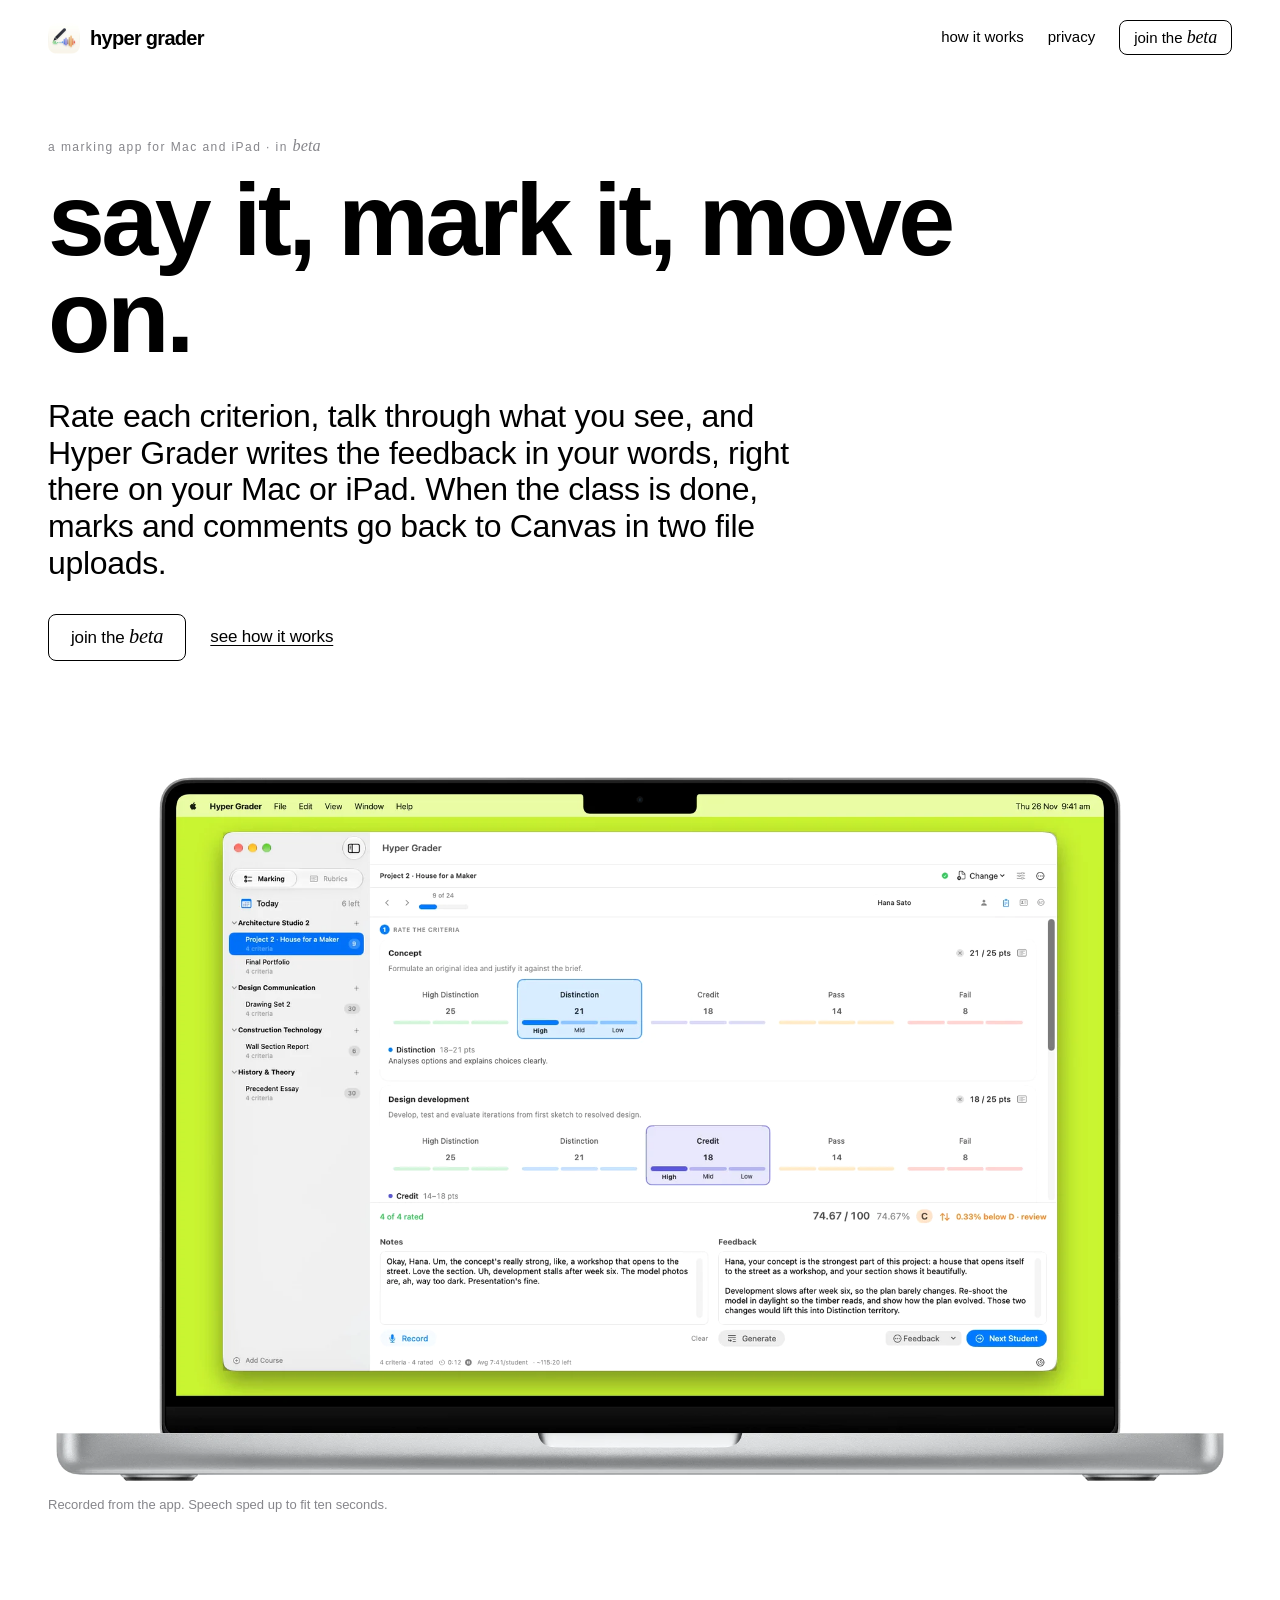
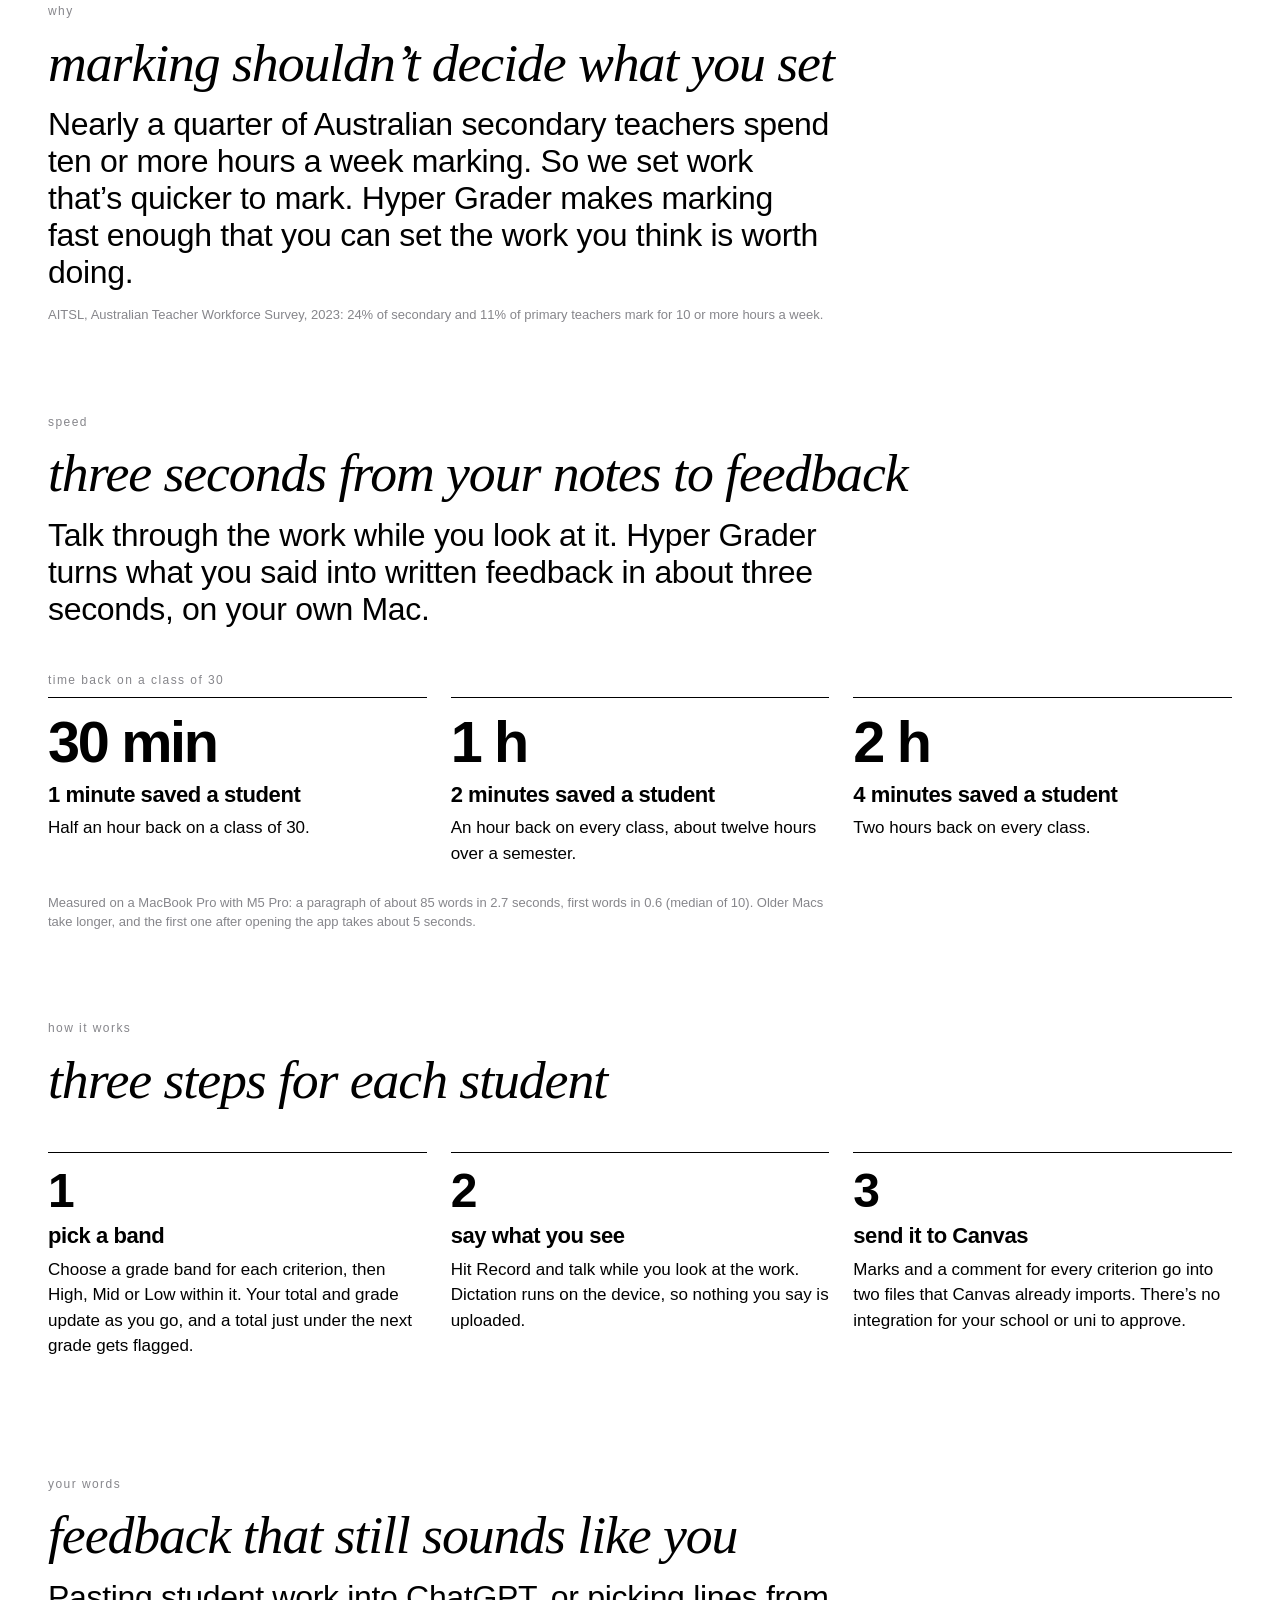
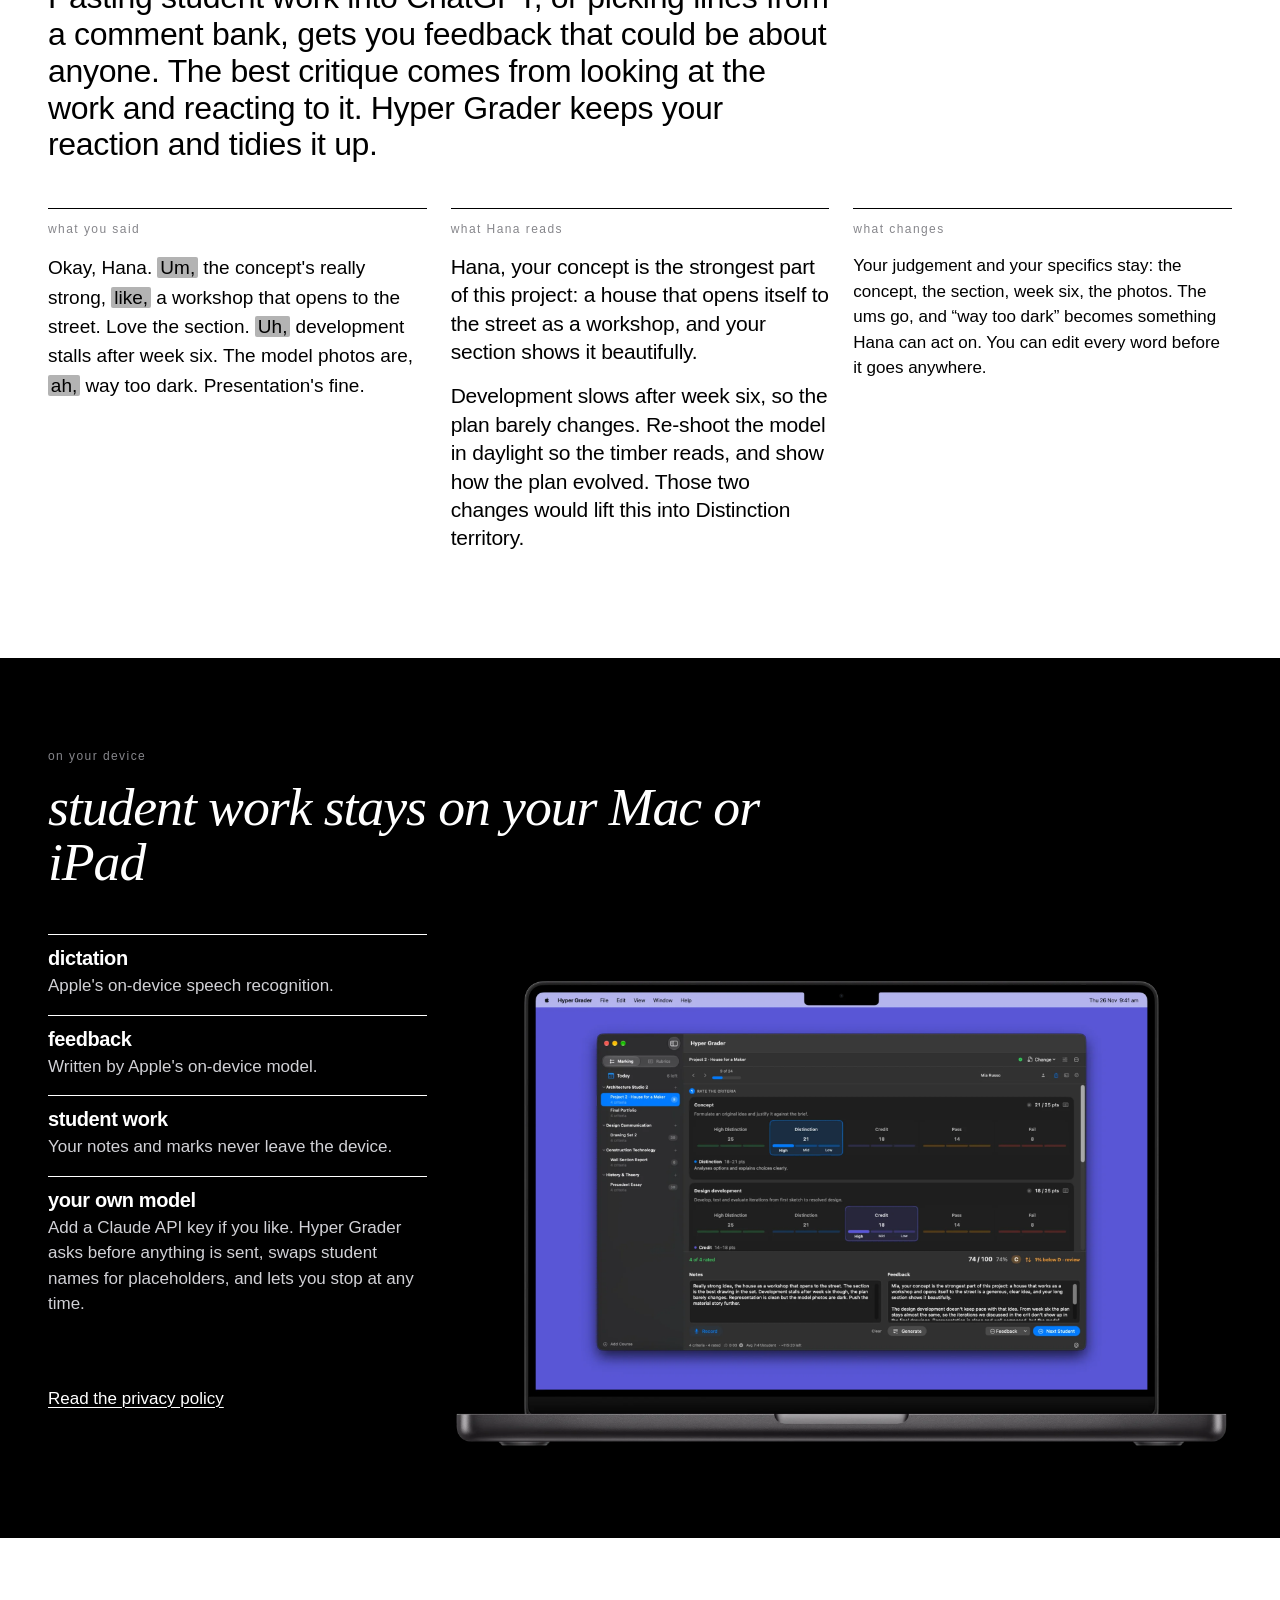
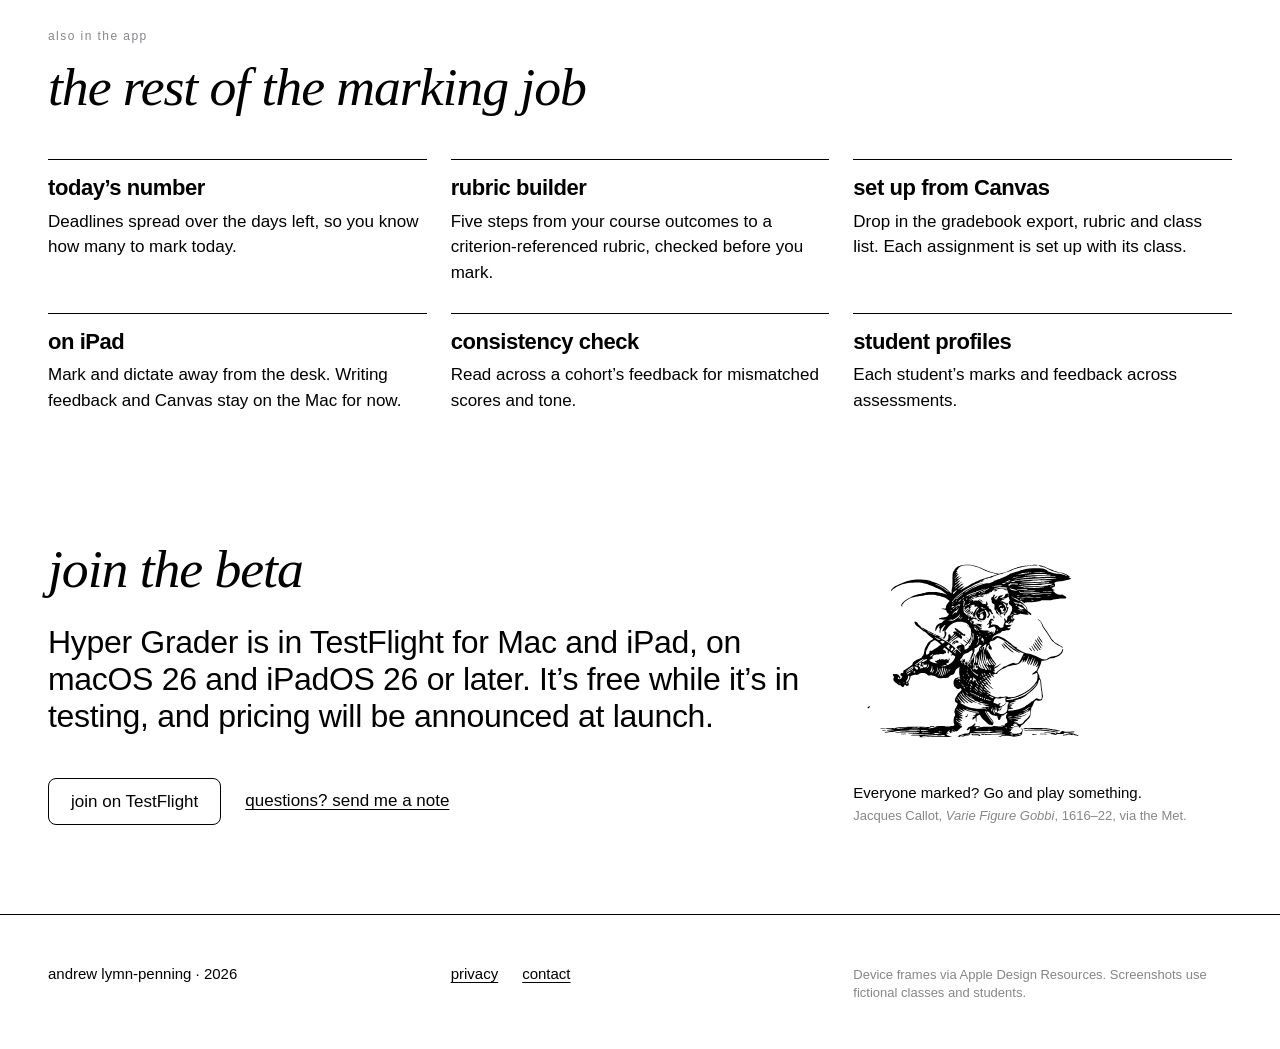
==== commit 57fdd76c: "Hero back to the tagline: say it, mark it, move on, with what the app does; the why moves below Co-A" ====
--- a/index.html
+++ b/index.html
@@ -27,10 +27,9 @@
 
 <section class="hero grid">
   <p class="label">a marking app for Mac and iPad · in <span class="beta-word">beta</span></p>
-  <h1>marking shouldn’t decide what you set.</h1>
+  <h1>say it, mark it, move on.</h1>
   <div class="intro">
-    <p class="lead">Nearly a quarter of Australian secondary teachers spend ten or more hours a week marking. So we set work that’s quicker to mark. Hyper Grader makes marking fast enough that you can set the work you think is worth doing.</p>
-    <p class="source">AITSL, Australian Teacher Workforce Survey, 2023: 24% of secondary and 11% of primary teachers mark for 10 or more hours a week.</p>
+    <p class="lead">Rate each criterion, talk through what you see, and Hyper Grader writes the feedback in your words, right there on your Mac or iPad. When the class is done, marks and comments go back to Canvas in two file uploads.</p>
     <p class="actions"><a class="button" href="https://testflight.apple.com/join/DnvdCEXS" data-install aria-haspopup="dialog">join the <span class="beta-word">beta</span></a> <a href="#how">see how it works</a></p>
   </div>
   <figure class="device">
@@ -39,6 +38,13 @@
            aria-label="Hyper Grader marking one student in real time: spoken notes, ums included, appear as they're said; grade bands are picked for each criterion and the total updates; then Generate writes the feedback."></video>
     <figcaption>Recorded from the app. Speech sped up to fit ten seconds.</figcaption>
   </figure>
+</section>
+
+<section class="why grid" id="why">
+  <p class="label">why</p>
+  <h2>marking shouldn’t decide what you set</h2>
+  <p class="intro">Nearly a quarter of Australian secondary teachers spend ten or more hours a week marking. So we set work that’s quicker to mark. Hyper Grader makes marking fast enough that you can set the work you think is worth doing.</p>
+  <p class="source">AITSL, Australian Teacher Workforce Survey, 2023: 24% of secondary and 11% of primary teachers mark for 10 or more hours a week.</p>
 </section>
 
 <section class="speed grid" id="speed">
@@ -56,7 +62,7 @@
 
 <section class="how grid" id="how">
   <p class="label">how it works</p>
-  <h2>say it, mark it, move on</h2>
+  <h2>three steps for each student</h2>
   <ol class="thirds numbered">
     <li><b>pick a band</b> Choose a grade band for each criterion, then High, Mid or Low within it. Your total and grade update as you go, and a total just under the next grade gets flagged.</li>
     <li><b>say what you see</b> Hit Record and talk while you look at the work. Dictation runs on the device, so nothing you say is uploaded.</li>
--- a/site.css
+++ b/site.css
@@ -120,8 +120,10 @@
 .hero .intro .lead { margin: 0; }
 .hero .device { grid-column: 1 / -1; }
 
-/* speed */
-.speed .source { grid-column: 1 / span 8; margin-top: 0; }
+/* why, speed */
+.why .intro { margin-bottom: 0; }
+.why .source, .speed .source { grid-column: 1 / span 8; }
+.speed .source { margin-top: 0; }
 
 /* your words: thirds — what you said, what Hana reads, what changes */
 .words { align-items: start; }
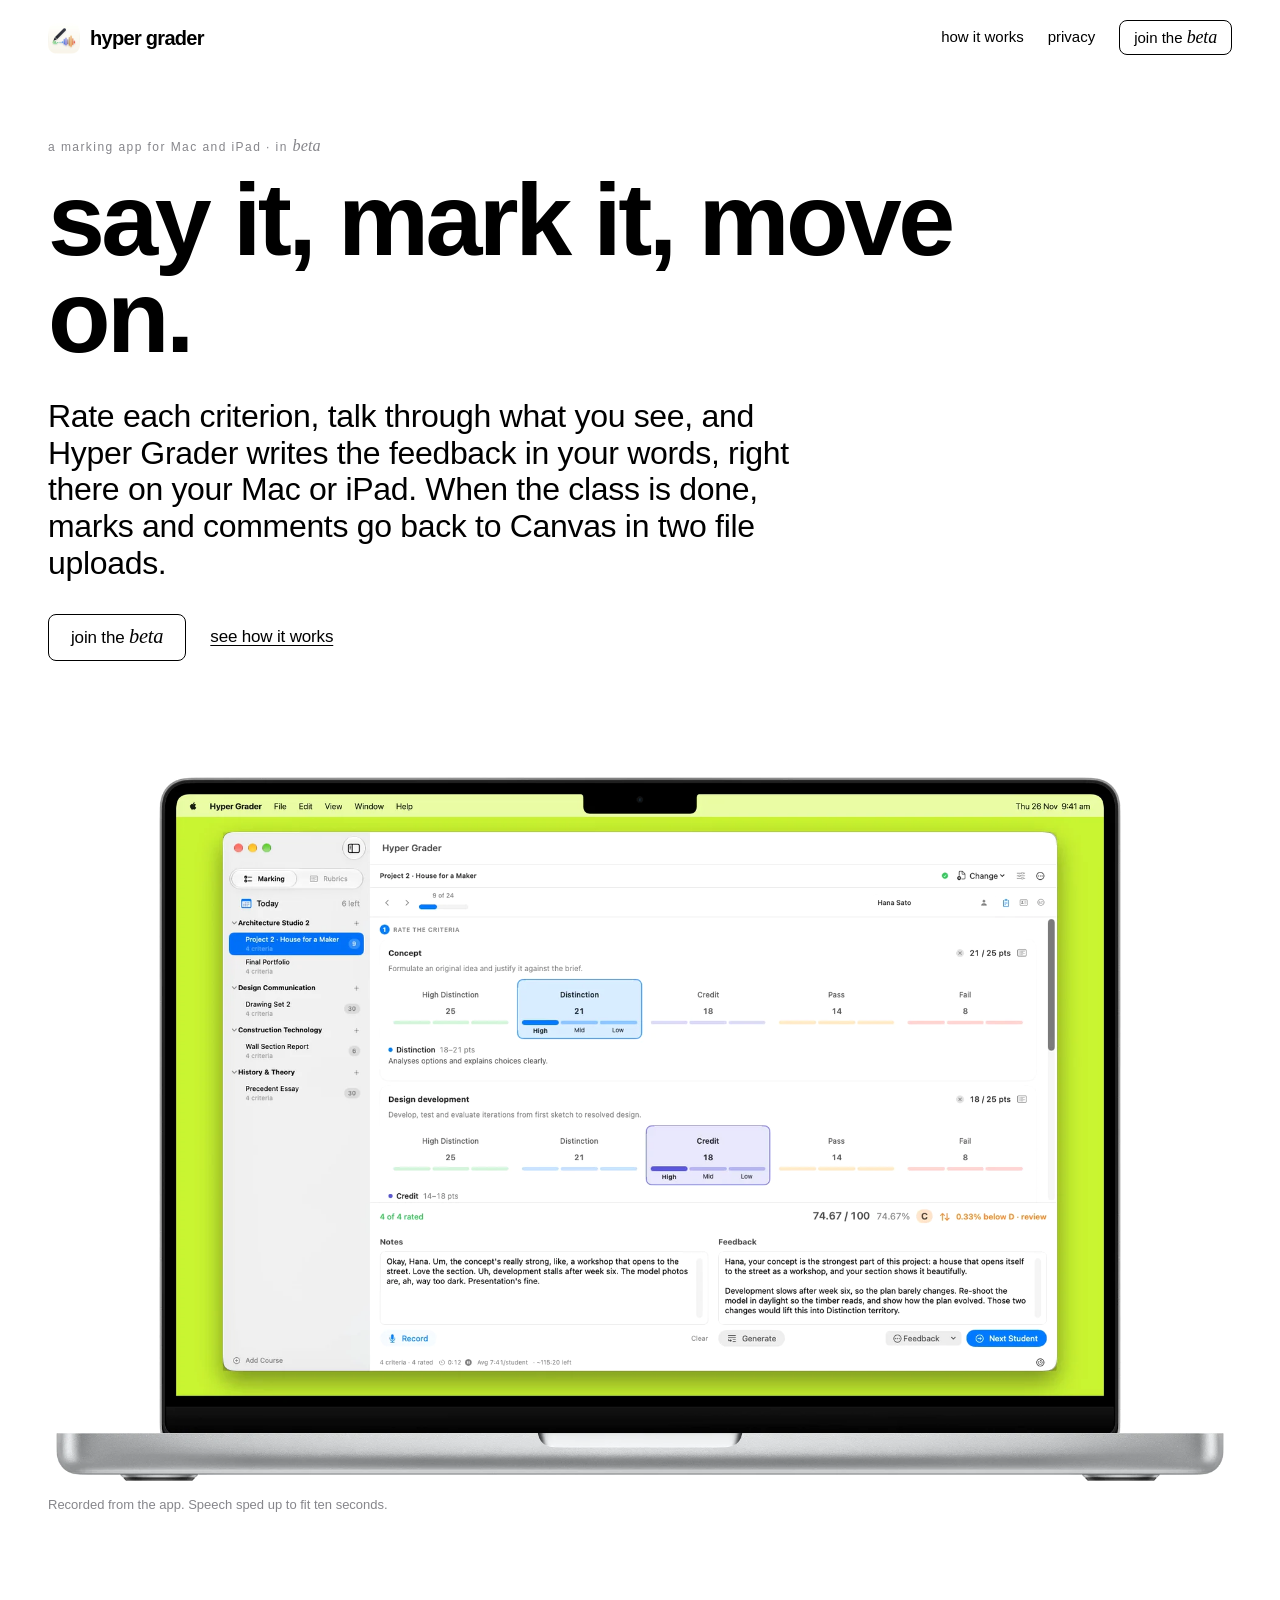
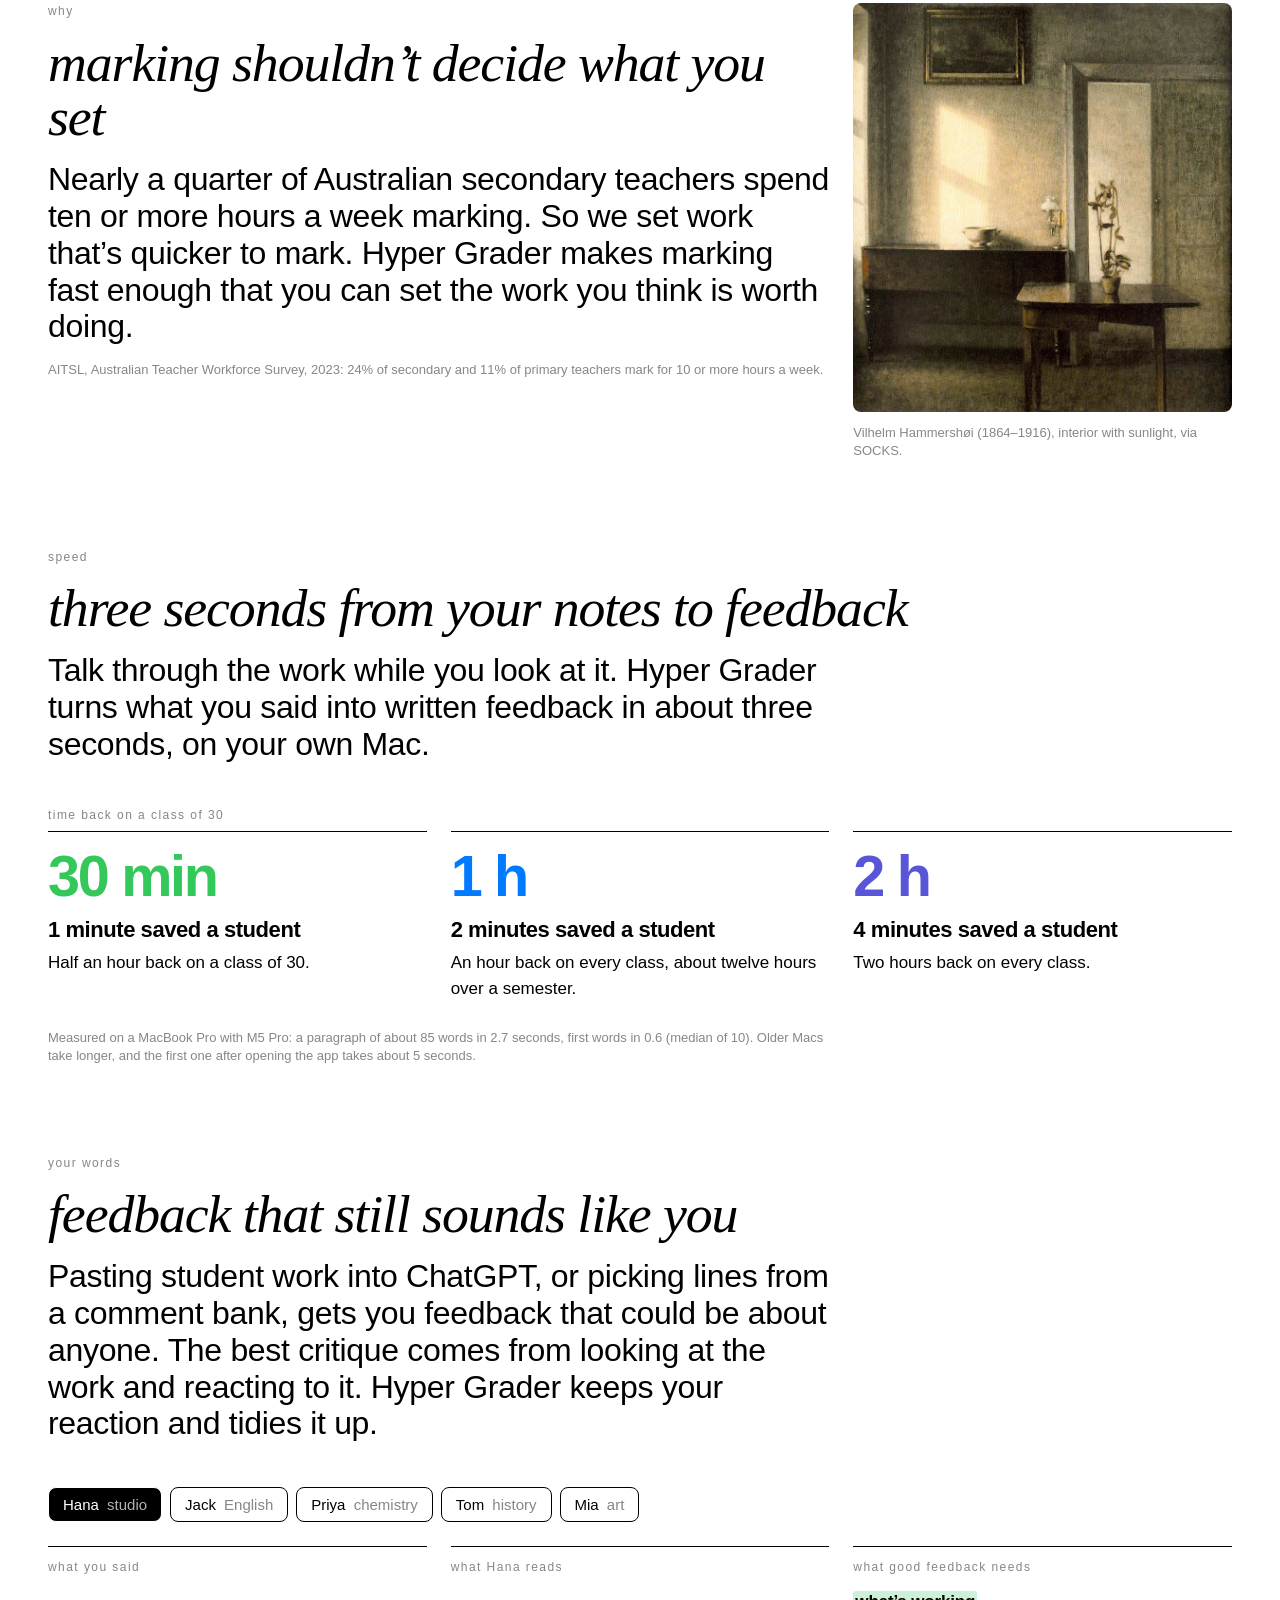
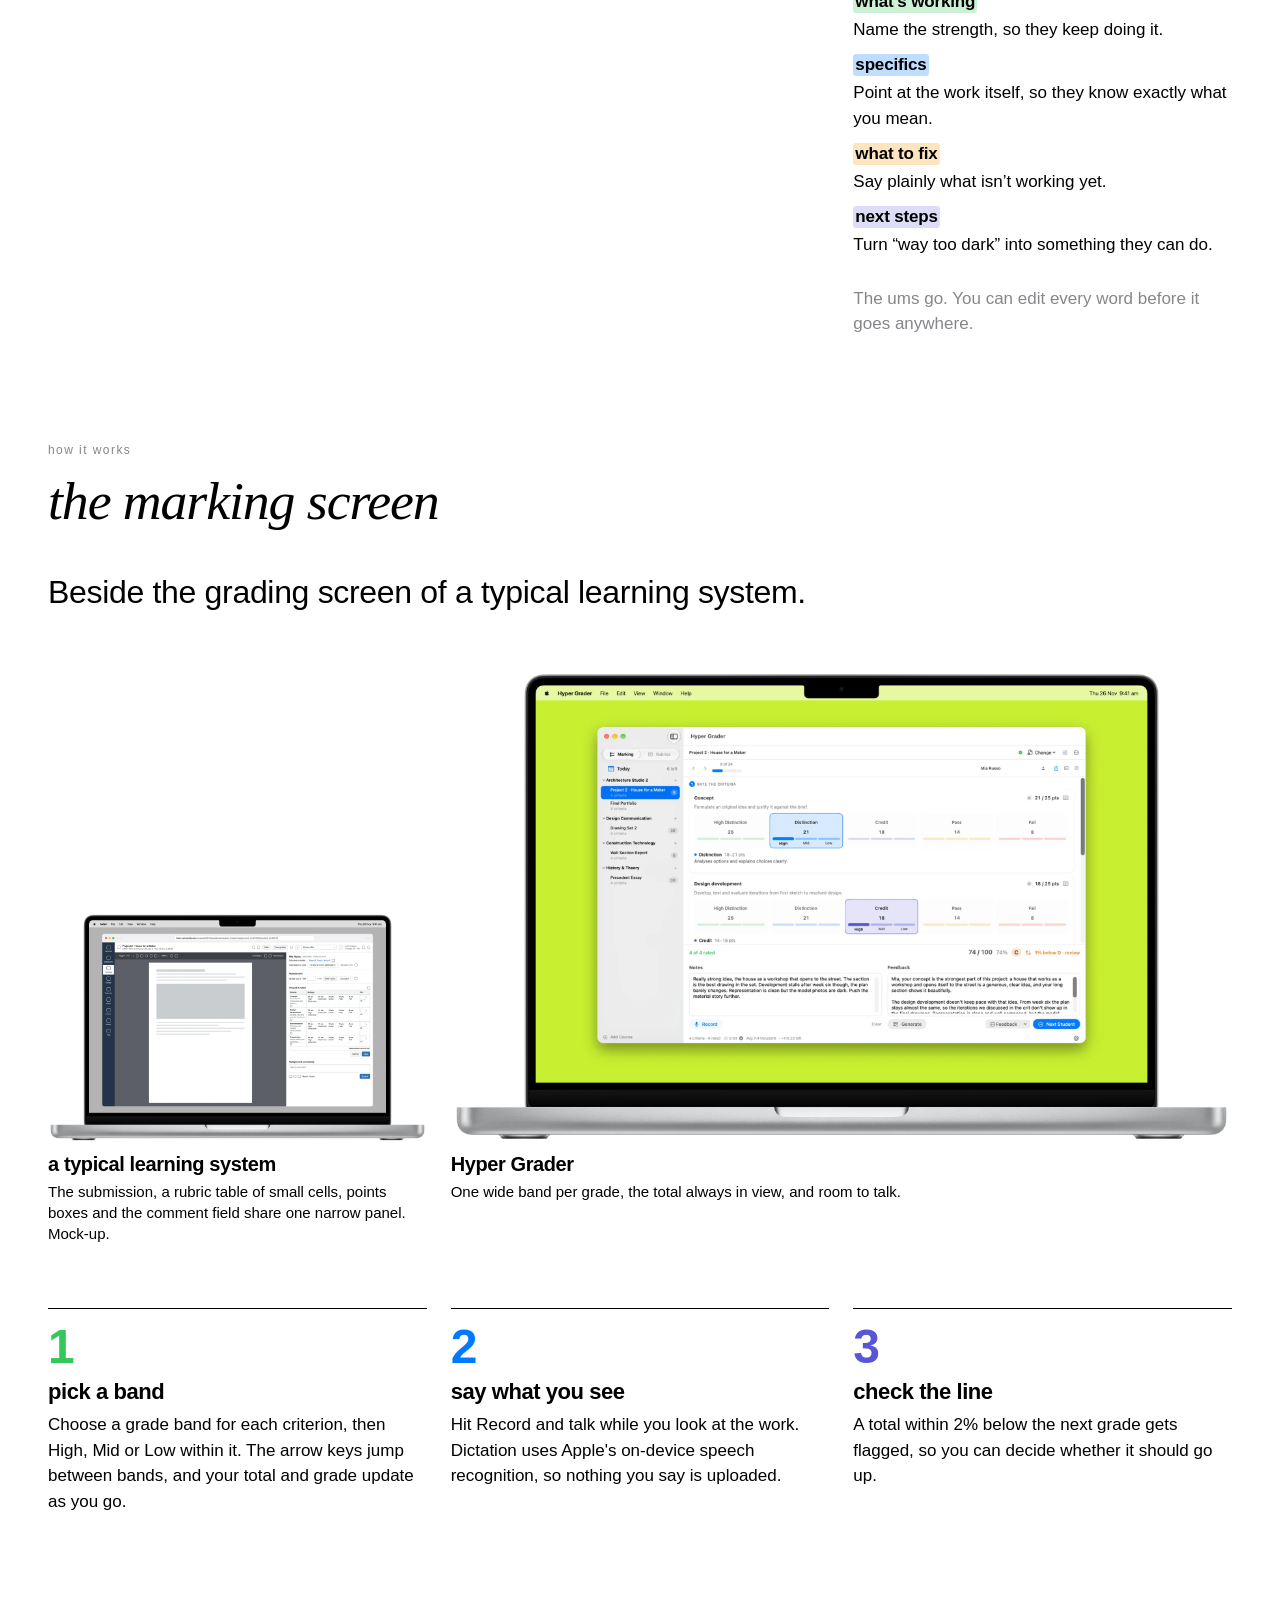
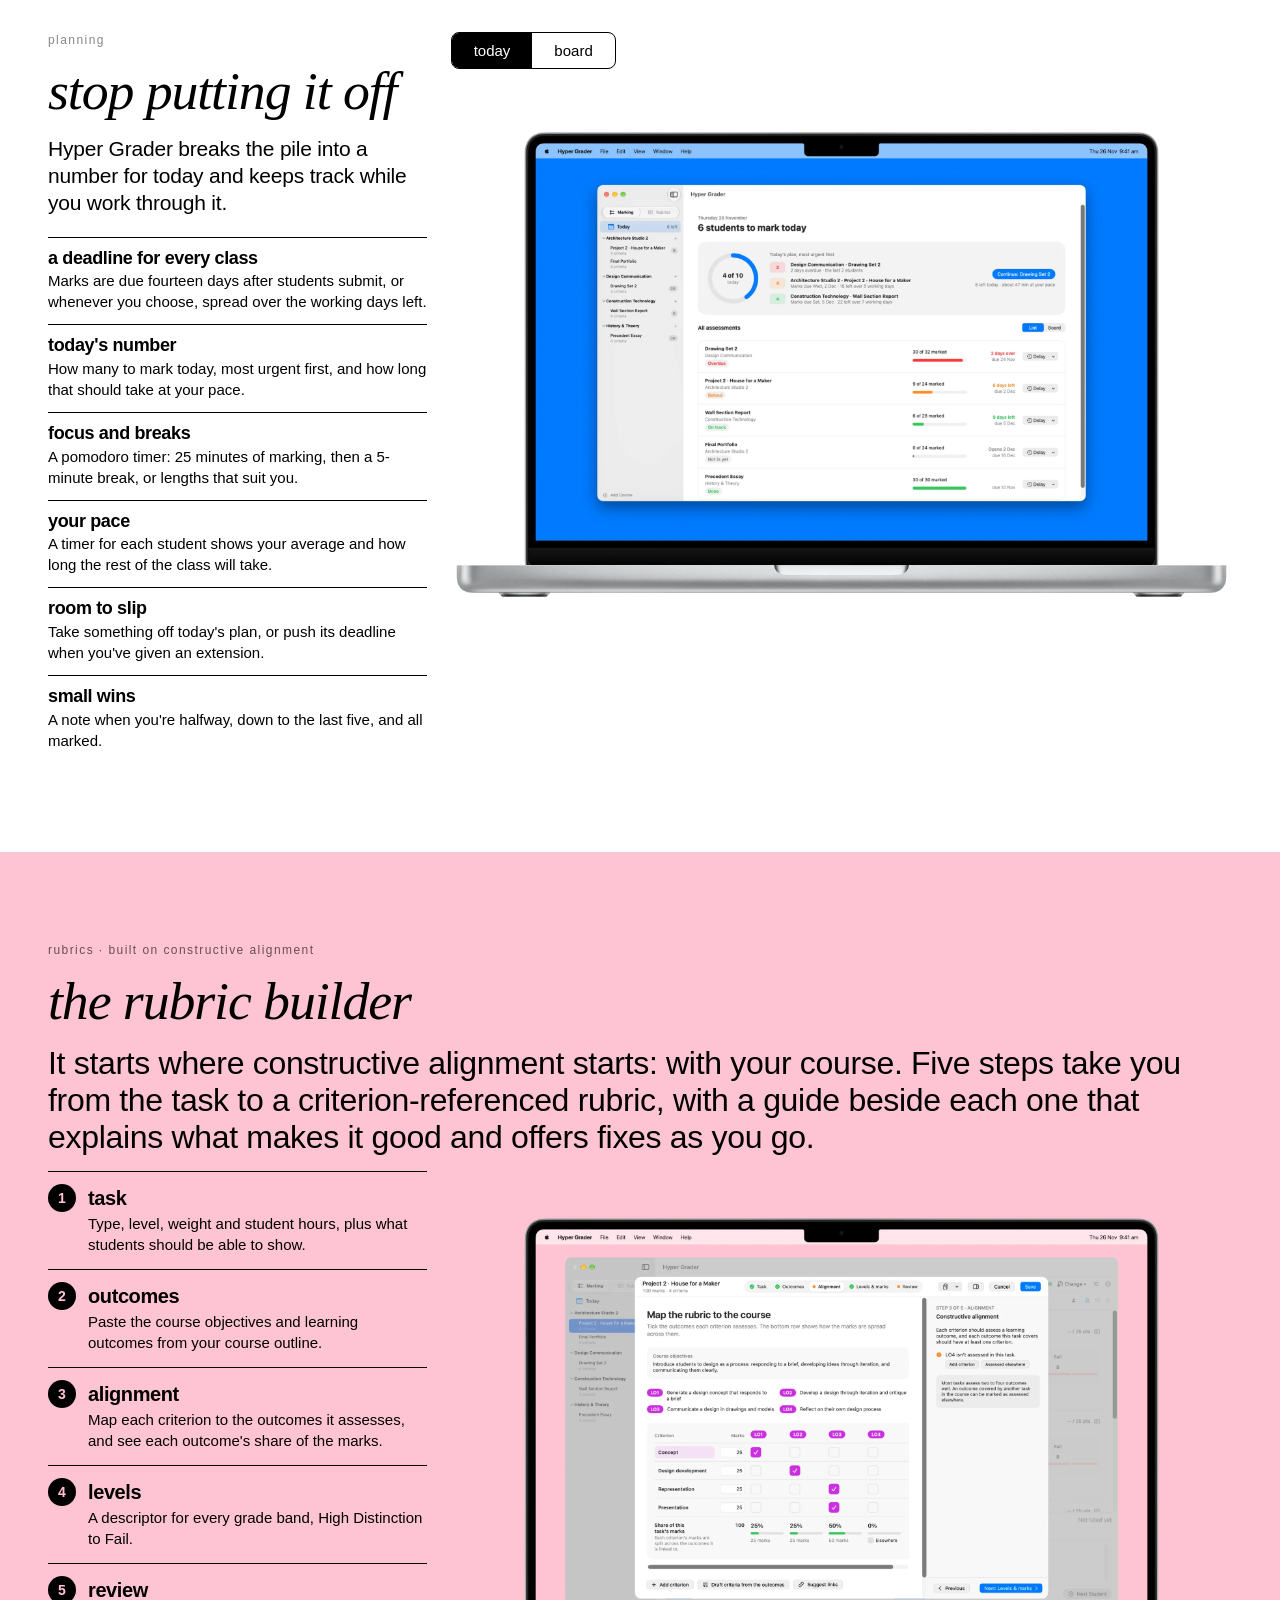
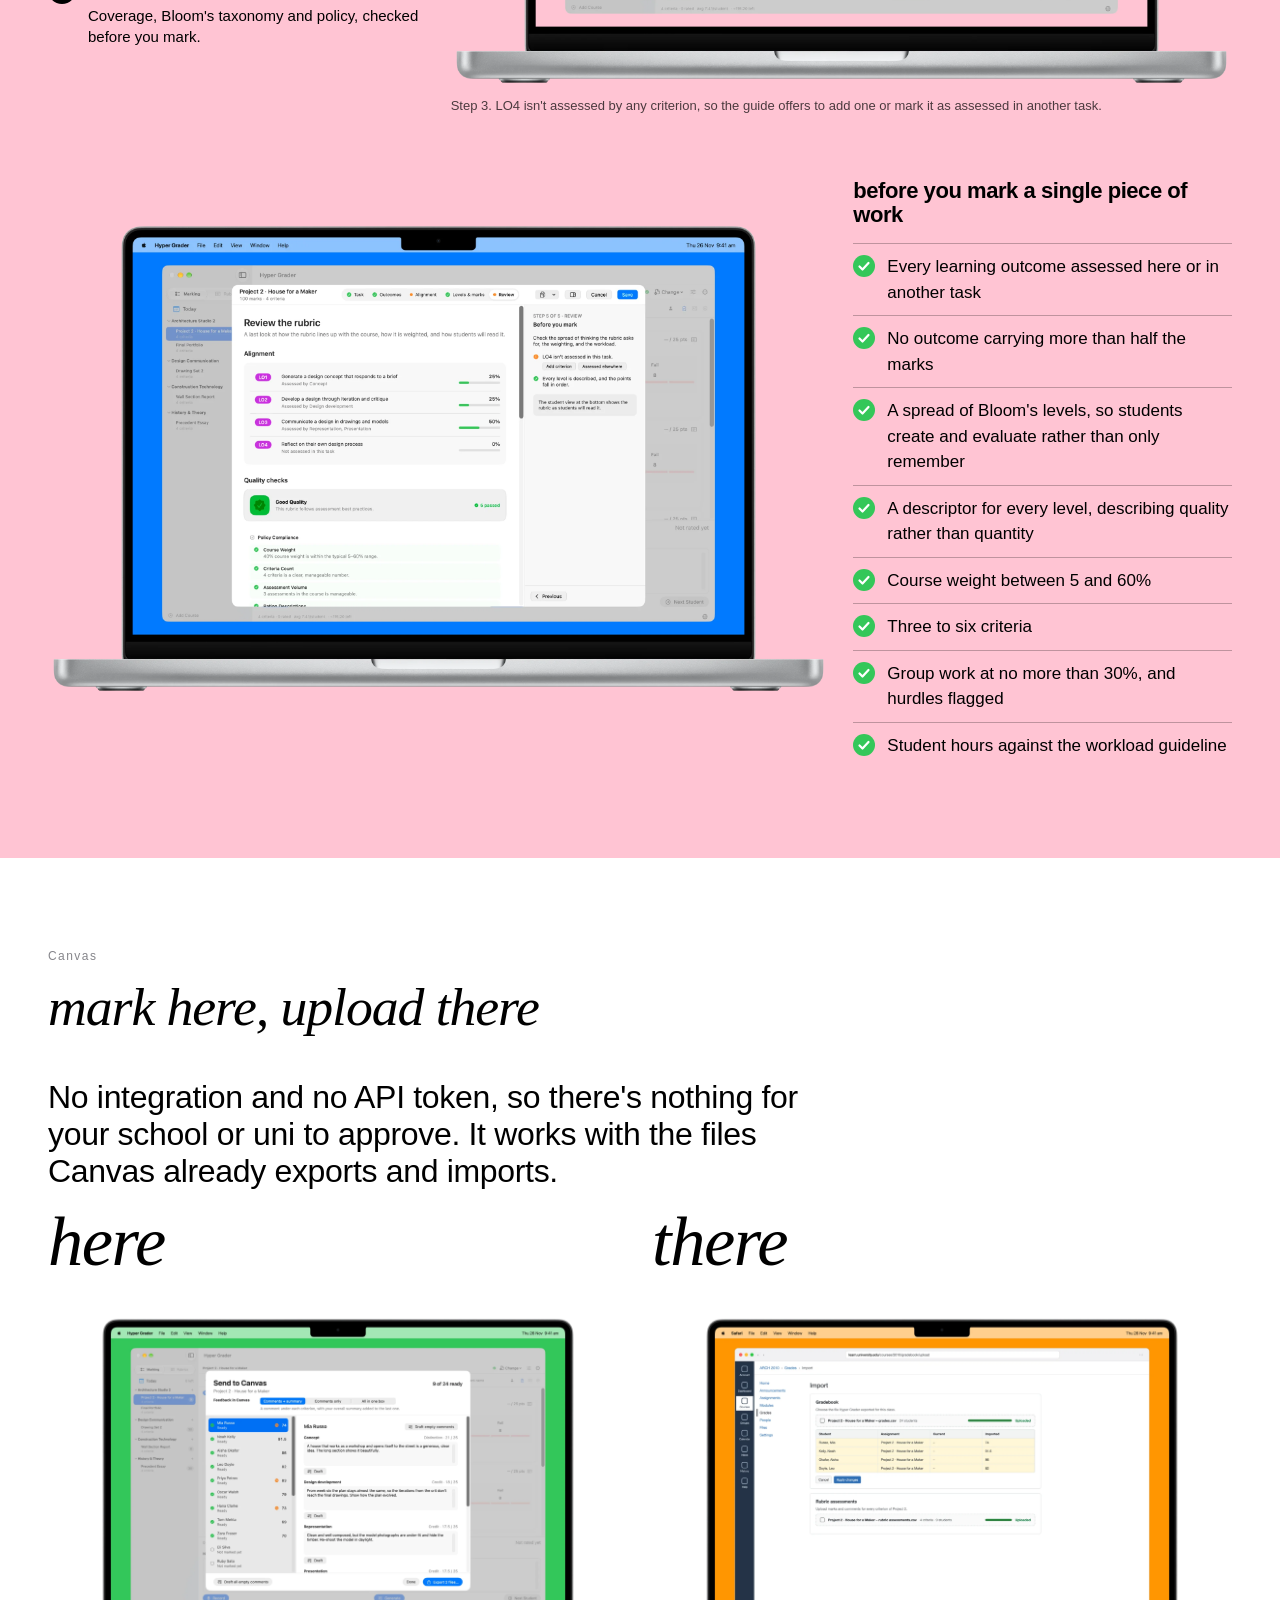
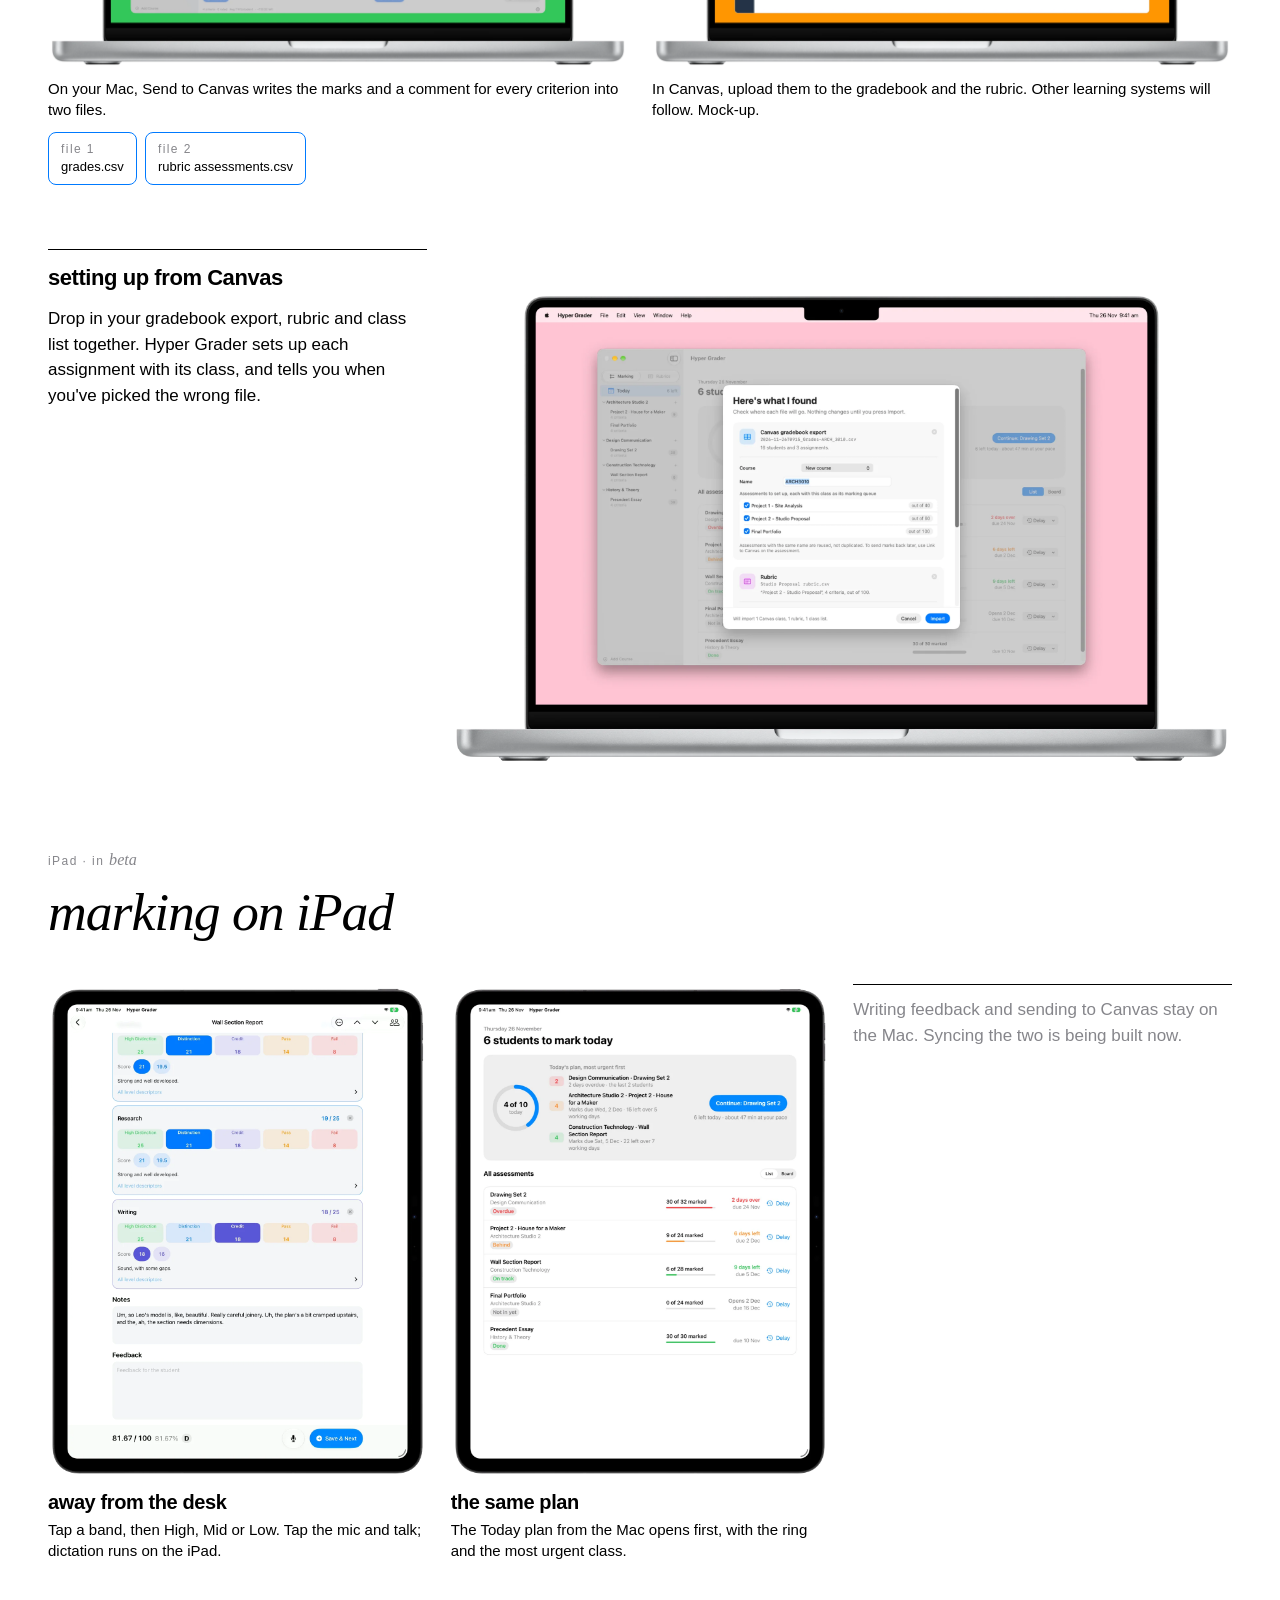
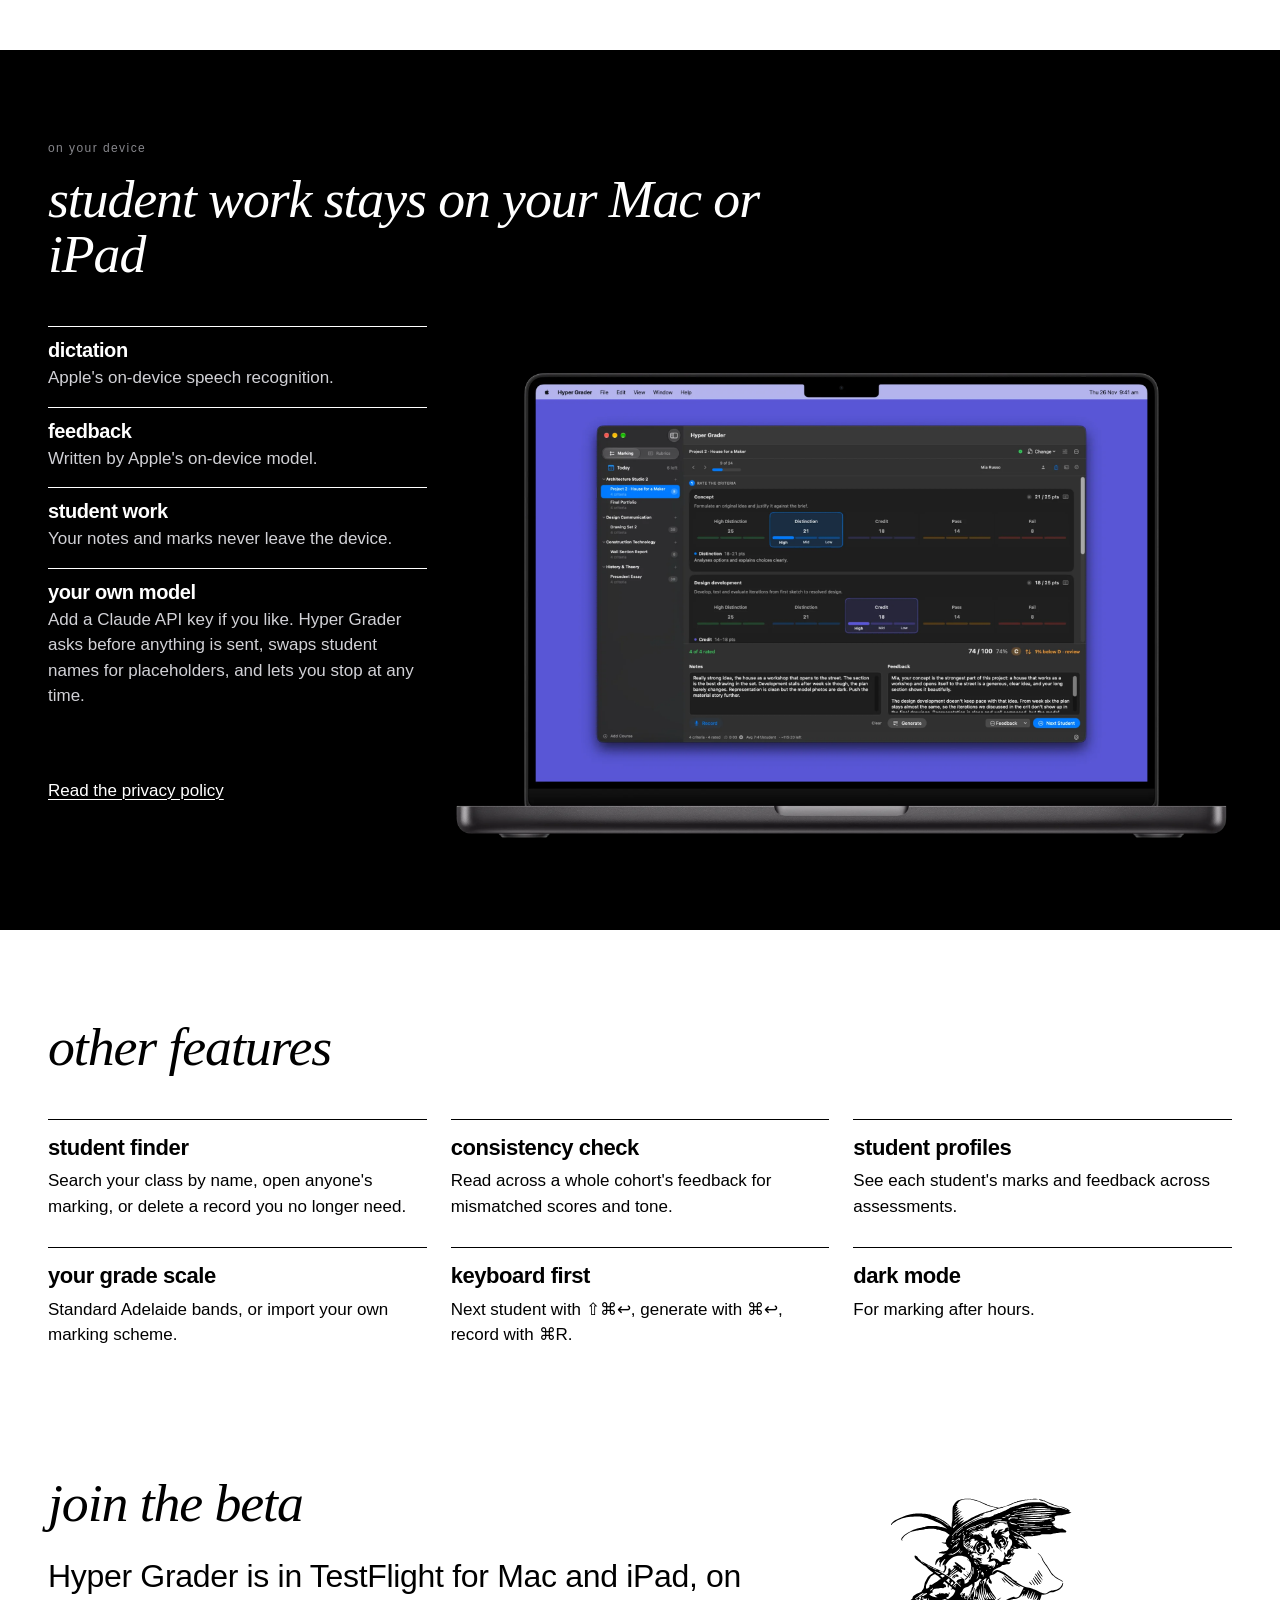
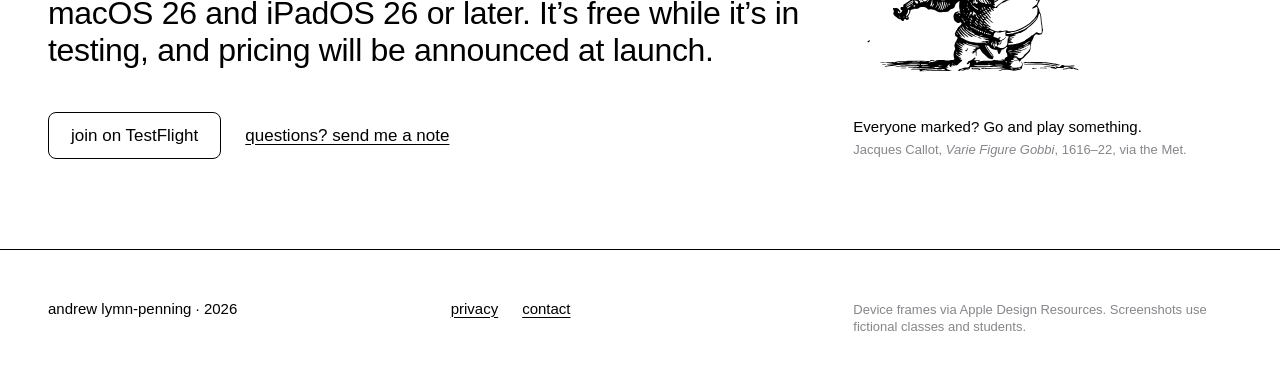
==== commit 7e58c89e: "Imagery and features back, in app colours; five spoken notes typed in word by word Tagline hero and " ====
--- a/index.html
+++ b/index.html
@@ -41,10 +41,16 @@
 </section>
 
 <section class="why grid" id="why">
-  <p class="label">why</p>
-  <h2>marking shouldn’t decide what you set</h2>
-  <p class="intro">Nearly a quarter of Australian secondary teachers spend ten or more hours a week marking. So we set work that’s quicker to mark. Hyper Grader makes marking fast enough that you can set the work you think is worth doing.</p>
-  <p class="source">AITSL, Australian Teacher Workforce Survey, 2023: 24% of secondary and 11% of primary teachers mark for 10 or more hours a week.</p>
+  <div class="copy">
+    <p class="label">why</p>
+    <h2>marking shouldn’t decide what you set</h2>
+    <p class="intro">Nearly a quarter of Australian secondary teachers spend ten or more hours a week marking. So we set work that’s quicker to mark. Hyper Grader makes marking fast enough that you can set the work you think is worth doing.</p>
+    <p class="source">AITSL, Australian Teacher Workforce Survey, 2023: 24% of secondary and 11% of primary teachers mark for 10 or more hours a week.</p>
+  </div>
+  <figure>
+    <img src="images/hammershoi-sunlit-room.webp" width="800" height="864" loading="lazy" alt="A quiet room in afternoon sun: light falls across a pale wall, a small table with a potted plant, a sideboard with a bowl and a lamp.">
+    <figcaption>Vilhelm Hammershøi (1864–1916), interior with sunlight, via SOCKS.</figcaption>
+  </figure>
 </section>
 
 <section class="speed grid" id="speed">
@@ -60,33 +66,169 @@
   <p class="source">Measured on a MacBook Pro with M5 Pro: a paragraph of about 85 words in 2.7 seconds, first words in 0.6 (median of 10). Older Macs take longer, and the first one after opening the app takes about 5 seconds.</p>
 </section>
 
-<section class="how grid" id="how">
-  <p class="label">how it works</p>
-  <h2>three steps for each student</h2>
-  <ol class="thirds numbered">
-    <li><b>pick a band</b> Choose a grade band for each criterion, then High, Mid or Low within it. Your total and grade update as you go, and a total just under the next grade gets flagged.</li>
-    <li><b>say what you see</b> Hit Record and talk while you look at the work. Dictation runs on the device, so nothing you say is uploaded.</li>
-    <li><b>send it to Canvas</b> Marks and a comment for every criterion go into two files that Canvas already imports. There’s no integration for your school or uni to approve.</li>
-  </ol>
-</section>
-
 <section class="words grid" id="words">
   <p class="label">your words</p>
   <h2>feedback that still sounds like you</h2>
   <p class="intro">Pasting student work into ChatGPT, or picking lines from a comment bank, gets you feedback that could be about anyone. The best critique comes from looking at the work and reacting to it. Hyper Grader keeps your reaction and tidies it up.</p>
+  <div class="pager" role="group" aria-label="Examples">
+    <button type="button" class="button small" data-ex="0" aria-pressed="true">Hana <span>studio</span></button>
+    <button type="button" class="button small" data-ex="1" aria-pressed="false">Jack <span>English</span></button>
+    <button type="button" class="button small" data-ex="2" aria-pressed="false">Priya <span>chemistry</span></button>
+    <button type="button" class="button small" data-ex="3" aria-pressed="false">Tom <span>history</span></button>
+    <button type="button" class="button small" data-ex="4" aria-pressed="false">Mia <span>art</span></button>
+  </div>
   <div class="said">
     <p class="kicker">what you said</p>
-    <p class="transcript">Okay, Hana. <i>Um,</i> the concept's really strong, <i>like,</i> a workshop that opens to the street. Love the section. <i>Uh,</i> development stalls after week six. The model photos are, <i>ah,</i> way too dark. Presentation's fine.</p>
+    <div class="stack">
+      <p class="transcript ex active" data-i="0" data-name="Hana">Okay, Hana. <i>Um,</i> <mark class="k-good">the concept&#x27;s really strong,</mark> <i>like,</i> <mark class="k-spec">a workshop that opens to the street.</mark> <mark class="k-good">Love the section.</mark> <i>Uh,</i> <mark class="k-fix">development stalls after week six.</mark> <mark class="k-fix">The model photos are,</mark> <i>ah,</i> <mark class="k-fix">way too dark.</mark> Presentation&#x27;s fine.</p>
+      <p class="transcript ex" data-i="1" data-name="Jack">Right, Jack. Phones in schools. <i>Um,</i> <mark class="k-good">your opening&#x27;s got real bite,</mark> <mark class="k-spec">that bit about the lunch queue going dead quiet,</mark> love that. But then, <i>uh,</i> <mark class="k-fix">the middle sort of just... says it again?</mark> <mark class="k-fix">Paragraphs two and three are the same point.</mark> And <i>um,</i> <mark class="k-fix">there&#x27;s no evidence anywhere,</mark> it&#x27;s all vibes. Ending&#x27;s fine.</p>
+      <p class="transcript ex" data-i="2" data-name="Priya">Priya, titration prac. So, <mark class="k-good">the method&#x27;s really clear,</mark> I could actually redo this. <mark class="k-spec">Three trials, nice,</mark> and <i>um,</i> <mark class="k-spec">you flagged the one that was off.</mark> But the discussion, <i>hmm,</i> <mark class="k-fix">it says &#x27;error&#x27; like five times and never says which error.</mark> Oh, and <mark class="k-fix">no units on the axes.</mark> Again.</p>
+      <p class="transcript ex" data-i="3" data-name="Tom">Okay, Tom, Federation. <i>Um,</i> honestly, <mark class="k-good">you know this stuff,</mark> <mark class="k-spec">the Barton material is great.</mark> But, <i>uh,</i> <mark class="k-fix">it&#x27;s just telling me what happened.</mark> I got to the end and <mark class="k-fix">I still don&#x27;t know what you think.</mark> <i>Ah,</i> and <mark class="k-fix">the referencing is all over the place,</mark> some footnotes, some not.</p>
+      <p class="transcript ex" data-i="4" data-name="Mia">Mia, folio. <i>Ooh.</i> <mark class="k-good">The charcoal studies are gorgeous,</mark> <mark class="k-spec">the hands especially.</mark> <i>Um,</i> but <mark class="k-fix">the final piece doesn&#x27;t really use any of that?</mark> <mark class="k-fix">Feels like it came from somewhere else.</mark> And, <i>ah,</i> <mark class="k-fix">the annotations mostly just describe what&#x27;s there.</mark> Yeah.</p>
+    </div>
   </div>
   <div class="reads">
-    <p class="kicker">what Hana reads</p>
-    <p>Hana, your concept is the strongest part of this project: a house that opens itself to the street as a workshop, and your section shows it beautifully.</p>
-    <p>Development slows after week six, so the plan barely changes. Re-shoot the model in daylight so the timber reads, and show how the plan evolved. Those two changes would lift this into Distinction territory.</p>
+    <p class="kicker">what <span class="who">Hana</span> reads</p>
+    <div class="stack">
+      <div class="ex active" data-i="0"><p>Hana, <mark class="k-good">your concept is the strongest part of this project</mark>: <mark class="k-spec">a house that opens itself to the street as a workshop</mark>, and <mark class="k-good">your section shows it beautifully</mark>.</p><p><mark class="k-fix">Development slows after week six, so the plan barely changes.</mark> <mark class="k-next">Re-shoot the model in daylight so the timber reads, and show how the plan evolved.</mark> Those two changes would lift this into Distinction territory.</p></div>
+      <div class="ex" data-i="1"><p>Jack, <mark class="k-good">your opening grabs the reader</mark>, and <mark class="k-spec">the image of the lunch queue going quiet</mark> does a lot of work.</p><p><mark class="k-fix">Paragraphs two and three make the same point, and neither has evidence behind it.</mark> <mark class="k-next">Cut one, and back the other with a statistic or a quote from someone it affects.</mark></p></div>
+      <div class="ex" data-i="2"><p>Priya, <mark class="k-good">your method is clear enough to repeat</mark>, and <mark class="k-spec">running three trials and flagging the outlier</mark> is exactly what a good prac does.</p><p><mark class="k-fix">The discussion names error without saying which one, and the graph is missing units.</mark> <mark class="k-next">Pick the biggest source of error, explain how it moved your result, and label both axes.</mark></p></div>
+      <div class="ex" data-i="3"><p>Tom, <mark class="k-good">you clearly know this period</mark>, and <mark class="k-spec">your use of the Barton material</mark> is a highlight.</p><p><mark class="k-fix">The essay retells events rather than arguing a position, and the referencing is inconsistent.</mark> <mark class="k-next">State your argument in the first paragraph, make each paragraph prove part of it, and footnote every source the same way.</mark></p></div>
+      <div class="ex" data-i="4"><p>Mia, <mark class="k-good">your charcoal studies are the strongest work here</mark>, <mark class="k-spec">the studies of hands in particular</mark>.</p><p><mark class="k-fix">The final piece doesn&#x27;t draw on them, so the folio doesn&#x27;t show how you got there, and the annotations describe rather than reflect.</mark> <mark class="k-next">Bring the hands into the final work, and use the annotations to say why you made each choice.</mark></p></div>
+    </div>
   </div>
   <div class="aside">
-    <p class="kicker">what changes</p>
-    <p>Your judgement and your specifics stay: the concept, the section, week six, the photos. The ums go, and “way too dark” becomes something Hana can act on. You can edit every word before it goes anywhere.</p>
-  </div>
+    <p class="kicker">what good feedback needs</p>
+    <ul class="key">
+      <li><mark class="k-good">what’s working</mark> Name the strength, so they keep doing it.</li>
+      <li><mark class="k-spec">specifics</mark> Point at the work itself, so they know exactly what you mean.</li>
+      <li><mark class="k-fix">what to fix</mark> Say plainly what isn’t working yet.</li>
+      <li><mark class="k-next">next steps</mark> Turn “way too dark” into something they can do.</li>
+    </ul>
+    <p class="quiet">The ums go. You can edit every word before it goes anywhere.</p>
+  </div>
+</section>
+
+<section class="marking grid pairs" id="how">
+  <p class="label">how it works</p>
+  <h2>the marking screen</h2>
+  <p class="lead">Beside the grading screen of a typical learning system.</p>
+  <figure class="device lms">
+    <img src="images/mac-lms-grader.webp" width="2400" height="1579" loading="lazy" alt="A mock-up of a typical learning system's grading screen in a browser: a submission preview, a toolbar of small icons, and a narrow side panel crowded with a rubric table, points boxes, an attempt menu, a grade box and a comment field.">
+    <figcaption><b>a typical learning system</b> The submission, a rubric table of small cells, points boxes and the comment field share one narrow panel. Mock-up.</figcaption>
+  </figure>
+  <figure class="device">
+    <img src="images/mac-marking.webp" width="2400" height="1579" loading="lazy" alt="The Hyper Grader marking screen: grade bands for each criterion with High, Mid and Low steps, a total of 74 out of 100 flagged as 1% below a Distinction, spoken notes on the left and written feedback on the right.">
+    <figcaption><b>Hyper Grader</b> One wide band per grade, the total always in view, and room to talk.</figcaption>
+  </figure>
+  <ol class="thirds numbered">
+    <li><b>pick a band</b> Choose a grade band for each criterion, then High, Mid or Low within it. The arrow keys jump between bands, and your total and grade update as you go.</li>
+    <li><b>say what you see</b> Hit Record and talk while you look at the work. Dictation uses Apple's on-device speech recognition, so nothing you say is uploaded.</li>
+    <li><b>check the line</b> A total within 2% below the next grade gets flagged, so you can decide whether it should go up.</li>
+  </ol>
+</section>
+
+<section class="today grid" id="today">
+  <div class="copy">
+    <p class="label">planning</p>
+    <h2>stop putting it off</h2>
+    <p class="intro">Hyper Grader breaks the pile into a number for today and keeps track while you work through it.</p>
+    <ul class="plan">
+      <li><b>a deadline for every class</b> Marks are due fourteen days after students submit, or whenever you choose, spread over the working days left.</li>
+      <li><b>today's number</b> How many to mark today, most urgent first, and how long that should take at your pace.</li>
+      <li><b>focus and breaks</b> A pomodoro timer: 25 minutes of marking, then a 5-minute break, or lengths that suit you.</li>
+      <li><b>your pace</b> A timer for each student shows your average and how long the rest of the class will take.</li>
+      <li><b>room to slip</b> Take something off today's plan, or push its deadline when you've given an extension.</li>
+      <li><b>small wins</b> A note when you're halfway, down to the last five, and all marked.</li>
+    </ul>
+  </div>
+  <div class="switch" role="group" aria-label="Start screen view">
+    <button type="button" aria-pressed="true" data-show="list">today</button><button type="button" aria-pressed="false" data-show="board">board</button>
+  </div>
+  <figure class="device swap">
+    <img data-view="list" src="images/mac-dashboard.webp" width="2400" height="1579" loading="lazy" alt="Hyper Grader's start screen: a progress ring at 4 of 10, the three assessments to mark today in order of urgency, and a list of every assessment with its status and deadline.">
+    <img data-view="board" src="images/mac-board.webp" width="2400" height="1579" loading="lazy" class="off" alt="The board view: every assessment as a card in columns for overdue, due this week, coming up and done.">
+  </figure>
+</section>
+
+<section class="rubrics" id="rubrics">
+  <div class="grid">
+    <p class="label">rubrics · built on constructive alignment</p>
+    <h2>the rubric builder</h2>
+    <p class="intro">It starts where constructive alignment starts: with your course. Five steps take you from the task to a criterion-referenced rubric, with a guide beside each one that explains what makes it good and offers fixes as you go.</p>
+    <ol class="steps-row">
+      <li><span>1</span><b>task</b> Type, level, weight and student hours, plus what students should be able to show.</li>
+      <li><span>2</span><b>outcomes</b> Paste the course objectives and learning outcomes from your course outline.</li>
+      <li><span>3</span><b>alignment</b> Map each criterion to the outcomes it assesses, and see each outcome's share of the marks.</li>
+      <li><span>4</span><b>levels</b> A descriptor for every grade band, High Distinction to Fail.</li>
+      <li><span>5</span><b>review</b> Coverage, Bloom's taxonomy and policy, checked before you mark.</li>
+    </ol>
+    <figure class="device wide">
+      <img src="images/mac-rubric-alignment.webp" width="2400" height="1579" loading="lazy" alt="The rubric builder's Alignment step: course objectives and four learning outcomes above a grid of criteria ticked against the outcomes they assess, with each outcome's share of the marks, and a guide panel flagging that LO4 isn't assessed in this task.">
+      <figcaption>Step 3. LO4 isn't assessed by any criterion, so the guide offers to add one or mark it as assessed in another task.</figcaption>
+    </figure>
+  </div>
+  <div class="grid review">
+    <figure class="device">
+      <img src="images/mac-rubric-review.webp" width="2400" height="1579" loading="lazy" alt="The rubric builder's Review step: each learning outcome with its share of the marks and the criteria assessing it, then the quality checks, with a guide panel of remaining fixes.">
+    </figure>
+    <div class="copy">
+      <h3>before you mark a single piece of work</h3>
+      <ul class="checks">
+        <li>Every learning outcome assessed here or in another task</li>
+        <li>No outcome carrying more than half the marks</li>
+        <li>A spread of Bloom's levels, so students create and evaluate rather than only remember</li>
+        <li>A descriptor for every level, describing quality rather than quantity</li>
+        <li>Course weight between 5 and 60%</li>
+        <li>Three to six criteria</li>
+        <li>Group work at no more than 30%, and hurdles flagged</li>
+        <li>Student hours against the workload guideline</li>
+      </ul>
+    </div>
+  </div>
+</section>
+
+<section class="canvas grid">
+  <p class="label">Canvas</p>
+  <h2>mark here, upload there</h2>
+  <p class="lead">No integration and no API token, so there's nothing for your school or uni to approve. It works with the files Canvas already exports and imports.</p>
+  <figure class="device here">
+    <p class="word">here</p>
+    <img src="images/mac-send.webp" width="2400" height="1579" loading="lazy" alt="Send to Canvas in Hyper Grader: 9 of 24 students ready, a comment under each criterion for Mia Russo, and an Export 2 files button.">
+    <figcaption>On your Mac, Send to Canvas writes the marks and a comment for every criterion into two files.
+      <ul class="handoff" aria-label="The two files">
+        <li><span>file 1</span>grades.csv</li>
+        <li><span>file 2</span>rubric assessments.csv</li>
+      </ul>
+    </figcaption>
+  </figure>
+  <figure class="device there">
+    <p class="word">there</p>
+    <img src="images/mac-lms-import.webp" width="2400" height="1579" loading="lazy" alt="A mock-up of a learning system's gradebook import page with both files uploaded and the imported marks listed for review.">
+    <figcaption>In Canvas, upload them to the gradebook and the rubric. Other learning systems will follow. Mock-up.</figcaption>
+  </figure>
+  <div class="copy">
+    <h3>setting up from Canvas</h3><p>Drop in your gradebook export, rubric and class list together. Hyper Grader sets up each assignment with its class, and tells you when you've picked the wrong file.</p>
+  </div>
+  <figure class="device setup">
+    <img src="images/mac-import.webp" width="1940" height="1276" loading="lazy" alt="The import review, headed “Here's what I found”, listing a Canvas gradebook export with three assignments and a rubric file, each with where it will go.">
+  </figure>
+</section>
+
+<section class="ipad-section grid pairs" id="ipad">
+  <p class="label">iPad · in <span class="beta-word">beta</span></p>
+  <h2>marking on iPad</h2>
+  <figure class="device">
+    <video class="demo" src="images/ipad-marking-demo.mp4" poster="images/ipad-marking-demo-poster.webp"
+           width="1200" height="1566" autoplay muted loop playsinline preload="metadata"
+           aria-label="Hyper Grader on an iPad Pro: four criteria are rated by tapping a band and a step, the total climbs to 81.67, then rambling notes are dictated."></video>
+    <figcaption><b>away from the desk</b> Tap a band, then High, Mid or Low. Tap the mic and talk; dictation runs on the iPad.</figcaption>
+  </figure>
+  <figure class="device">
+    <img src="images/ipad-dashboard.webp" width="1226" height="1600" loading="lazy" alt="The Today plan on iPad: a progress ring at 4 of 10, the three assessments to mark today, and every assessment with its status and deadline.">
+    <figcaption><b>the same plan</b> The Today plan from the Mac opens first, with the ring and the most urgent class.</figcaption>
+  </figure>
+  <p class="quiet">Writing feedback and sending to Canvas stay on the Mac. Syncing the two is being built now.</p>
 </section>
 
 <section class="private" id="private">
@@ -106,16 +248,15 @@
   </div>
 </section>
 
-<section class="more grid" id="more">
-  <p class="label">also in the app</p>
-  <h2>the rest of the marking job</h2>
+<section class="more grid">
+  <h2>other features</h2>
   <ul class="thirds">
-    <li><b>today’s number</b> Deadlines spread over the days left, so you know how many to mark today.</li>
-    <li><b>rubric builder</b> Five steps from your course outcomes to a criterion-referenced rubric, checked before you mark.</li>
-    <li><b>set up from Canvas</b> Drop in the gradebook export, rubric and class list. Each assignment is set up with its class.</li>
-    <li><b>on iPad</b> Mark and dictate away from the desk. Writing feedback and Canvas stay on the Mac for now.</li>
-    <li><b>consistency check</b> Read across a cohort’s feedback for mismatched scores and tone.</li>
-    <li><b>student profiles</b> Each student’s marks and feedback across assessments.</li>
+    <li><b>student finder</b> Search your class by name, open anyone's marking, or delete a record you no longer need.</li>
+    <li><b>consistency check</b> Read across a whole cohort's feedback for mismatched scores and tone.</li>
+    <li><b>student profiles</b> See each student's marks and feedback across assessments.</li>
+    <li><b>your grade scale</b> Standard Adelaide bands, or import your own marking scheme.</li>
+    <li><b>keyboard first</b> Next student with ⇧⌘↩, generate with ⌘↩, record with ⌘R.</li>
+    <li><b>dark mode</b> For marking after hours.</li>
   </ul>
 </section>
 
@@ -169,6 +310,68 @@
 </footer>
 
 <script>
+  // Today or board: swap the start-screen shot.
+  for (const b of document.querySelectorAll('.switch button')) b.addEventListener('click', () => {
+    for (const o of document.querySelectorAll('.switch button')) o.setAttribute('aria-pressed', o === b);
+    for (const img of document.querySelectorAll('.swap img')) img.classList.toggle('off', img.dataset.view !== b.dataset.show);
+  });
+
+  // What you said: five spoken notes, each typed in word by word, then the written feedback.
+  (() => {
+    const sec = document.getElementById('words');
+    const saids = [...sec.querySelectorAll('.said .ex')], reads = [...sec.querySelectorAll('.reads .ex')];
+    const btns = [...sec.querySelectorAll('.pager button')], who = sec.querySelector('.who');
+    const still = matchMedia('(prefers-reduced-motion: reduce)').matches || !('IntersectionObserver' in window);
+    // wrap every word in a span; marks and ums keep their spans inside them
+    const wrap = node => {
+      for (const n of [...node.childNodes]) {
+        if (n.nodeType === 1) { wrap(n); continue; }
+        const f = document.createDocumentFragment();
+        for (const part of n.textContent.split(/(\s+)/)) {
+          if (!part) continue;
+          if (/^\s+$/.test(part)) { f.append(part); continue; }
+          const s = document.createElement('span'); s.className = 'w'; s.textContent = part; f.append(s);
+        }
+        n.replaceWith(f);
+      }
+    };
+    saids.forEach(wrap);
+    let cur = 0, run = 0, visible = false;
+    const show = i => {
+      cur = i;
+      saids.forEach((p, k) => p.classList.toggle('active', k === i));
+      reads.forEach((d, k) => d.classList.toggle('active', k === i));
+      btns.forEach((b, k) => b.setAttribute('aria-pressed', k === i));
+      who.textContent = saids[i].dataset.name;
+    };
+    const sleep = ms => new Promise(r => setTimeout(r, ms));
+    const play = async i => {
+      const me = ++run;
+      show(i);
+      const words = [...saids[i].querySelectorAll('.w')], paras = [...reads[i].querySelectorAll('p')];
+      if (still) { words.forEach(w => w.classList.add('on')); paras.forEach(p => p.classList.add('on')); return; }
+      words.forEach(w => w.classList.remove('on')); paras.forEach(p => p.classList.remove('on'));
+      sec.classList.add('animating');
+      await sleep(400);
+      for (const w of words) {
+        if (me !== run) return;
+        w.classList.add('on');
+        // a speaking rhythm: uneven, with a breath after punctuation
+        await sleep(/[.,?!…]$/.test(w.textContent) ? 260 + Math.random() * 220 : 90 + Math.random() * 90);
+      }
+      await sleep(700);
+      for (const p of paras) { if (me !== run) return; p.classList.add('on'); await sleep(500); }
+      await sleep(5000);
+      if (me === run && visible) play((i + 1) % saids.length);
+    };
+    btns.forEach((b, k) => b.addEventListener('click', () => play(k)));
+    if (still) { play(0); return; }
+    new IntersectionObserver(([e]) => {
+      visible = e.isIntersecting;
+      if (visible) play(cur); else run++;
+    }, { threshold: 0.4 }).observe(sec.querySelector('.said')); // the spoken notes, not the whole (tall) section
+  })();
+
   // Join on TestFlight: open the install panel (the link still works without script).
   const install = document.getElementById('install');
   if (install.showModal) {
--- a/site.css
+++ b/site.css
@@ -30,6 +30,9 @@
   --alp-margin: clamp(16px, 4vw, 48px);
   --alp-max: 1600px;
   --alp-radius: 8px;
+  /* the app's grade-band colours (Models.swift ratingColors) and their 25% tints */
+  --hd: #34C759; --d: #007AFF; --c: #5856D6; --p: #FF9500; --f: #FF3B30;
+  --hd-t: #CCF1D6; --d-t: #BFDEFF; --c-t: #DEDDF7; --p-t: #FFE5BF;
   /* rhythm: every section uses the same three spaces */
   --sec: clamp(56px, 7vw, 112px);   /* between sections */
   --gap: clamp(28px, 3.5vw, 48px);  /* section head to its content */
@@ -83,6 +86,12 @@
 /* ===== figures ===== */
 .device img, .device video { display: block; width: 100%; height: auto; }
 figcaption { font: 400 var(--alp-caption)/1.35 var(--alp-micro); color: var(--alp-quiet); margin-top: 12px; }
+/* a caption with a bold title reads as body text */
+.marking figcaption, .ipad-section figcaption, .canvas figcaption { font: 400 15px/1.4 var(--alp-text); color: var(--alp-ink); }
+figcaption b { display: block; font: 700 20px/1.1 var(--alp-display); letter-spacing: -0.02em; margin-bottom: 6px; }
+/* figures side by side share rows (subgrid), so the screens sit on one line and the captions start on one line */
+.pairs > .device { display: grid; grid-template-rows: subgrid; grid-row: span 2; }
+.pairs > .device > img, .pairs > .device > video { align-self: end; }
 video.demo { filter: brightness(1.02); } /* the H.264 encode turns white into 253 grey */
 
 /* ===== nav ===== */
@@ -112,7 +121,7 @@
 .numbered li { counter-increment: n; }
 .numbered li::before { content: counter(n); display: block; font: 700 48px/0.9 var(--alp-display); letter-spacing: -0.04em; margin-bottom: 12px; }
 
-/* hero: the why, then the app working */
+/* hero: the tagline, what it does, the app working */
 .hero { padding-top: clamp(32px, 5vw, 72px); }
 .hero .label { grid-column: 1 / -1; }
 .hero h1 { grid-column: 1 / span 10; }
@@ -125,15 +134,109 @@
 .why .source, .speed .source { grid-column: 1 / span 8; }
 .speed .source { margin-top: 0; }
 
-/* your words: thirds — what you said, what Hana reads, what changes */
+/* why: the argument on 1–8, the painting on 9–12 */
+.why { align-items: start; }
+.why .copy { grid-column: 1 / span 8; }
+.why h2 { margin-bottom: 16px; }
+.why figure { grid-column: 9 / span 4; }
+.why figure img { border-radius: var(--alp-radius); width: 100%; }
+
+/* speed and the numbered steps: big numbers in the band colours */
+.speed .thirds li:nth-child(1) .big, .numbered li:nth-child(1)::before { color: var(--hd); }
+.speed .thirds li:nth-child(2) .big, .numbered li:nth-child(2)::before { color: var(--d); }
+.speed .thirds li:nth-child(3) .big, .numbered li:nth-child(3)::before { color: var(--c); }
+
+/* your words: five spoken notes; thirds — what you said, what they read, what good feedback needs */
 .words { align-items: start; }
+.words .pager { grid-column: 1 / span 8; grid-row: 4; display: flex; flex-wrap: wrap; gap: 8px; margin: 0 0 24px; }
+.pager .button { font-size: 15px; }
+.pager .button span { color: var(--alp-quiet); margin-left: 4px; }
+.pager .button[aria-pressed="true"] { background: var(--alp-ink); color: var(--alp-paper); }
+.pager .button[aria-pressed="true"] span { color: var(--alp-highlight); }
 .words .said { grid-column: 1 / span 4; }
 .words .reads { grid-column: 5 / span 4; }
-.words .aside { grid-column: 9 / span 4; }
-.words .said, .words .reads, .words .aside { grid-row: 4; }
+.words .aside { grid-column: 9 / span 4; grid-row: 5; }
+.words .said, .words .reads { grid-row: 5; }
+.stack { display: grid; }
+.stack > .ex { grid-area: 1 / 1; visibility: hidden; margin: 0; }
+.stack > .ex.active { visibility: visible; }
 .transcript { font: 400 19px/1.55 var(--alp-text); }
-.transcript i { font-style: normal; background: var(--alp-highlight); padding: 0 0.15em; border-radius: 2px; }
-.reads p:not(.kicker) { font: 500 21px/1.35 var(--alp-display); letter-spacing: -0.01em; }
+.transcript i { font-style: normal; color: var(--alp-quiet); }
+.reads .ex p { font: 500 21px/1.35 var(--alp-display); letter-spacing: -0.01em; margin: 0 0 14px; }
+mark { color: inherit; padding: 0.04em 0.12em; border-radius: 3px; -webkit-box-decoration-break: clone; box-decoration-break: clone; transition: background-color 200ms ease-out; }
+.k-good { background: var(--hd-t); }
+.k-spec { background: var(--d-t); }
+.k-fix { background: var(--p-t); }
+.k-next { background: var(--c-t); }
+.key { list-style: none; margin: 0 0 16px; padding: 0; }
+.key li { padding: 0 0 12px; }
+.key mark { display: inline-block; font: 700 17px/1.2 var(--alp-display); letter-spacing: -0.01em; margin-bottom: 4px; }
+.key li mark { display: table; }
+/* while it plays: words fade in, a highlight shows once its first word lands, the feedback follows */
+.words.animating .said .w { opacity: 0; transition: opacity 140ms ease-out; }
+.words.animating .said .w.on { opacity: 1; }
+.words.animating .said mark:not(:has(.w.on)) { background: transparent; }
+.words.animating .reads .ex p { opacity: 0; transition: opacity 250ms ease-out; }
+.words.animating .reads .ex p.on { opacity: 1; }
+
+/* today: the list on 1–4, the switch and the start screen on 5–12 */
+.today { align-items: start; row-gap: 16px; grid-template-rows: auto 1fr; }
+.today .copy { grid-column: 1 / span 4; grid-row: 1 / span 2; }
+.today .switch { grid-column: 5 / span 8; grid-row: 1; justify-self: start; }
+.today .device { grid-column: 5 / span 8; grid-row: 2; display: grid; }
+.today .intro { font: 500 21px/1.3 var(--alp-display); margin-bottom: 20px; }
+.plan { list-style: none; margin: 0; padding: 0; }
+.plan li { border-top: 1px solid var(--alp-ink); padding: 10px 0 12px; font-size: 15px; line-height: 1.4; }
+.plan b { display: block; font: 700 18px/1.15 var(--alp-display); letter-spacing: -0.02em; margin-bottom: 2px; }
+.switch { display: inline-flex; border: 1px solid var(--alp-ink); border-radius: var(--alp-radius); overflow: hidden; }
+.switch button { font: 500 15px/1 var(--alp-text); padding: 10px 22px; border: 0; background: none; color: inherit; cursor: pointer; }
+.switch button[aria-pressed="true"] { background: var(--alp-ink); color: var(--alp-paper); }
+.swap img { grid-area: 1 / 1; transition: opacity 300ms ease-out; }
+.swap img.off { opacity: 0; pointer-events: none; }
+
+/* marking: the usual screen on 1–4 beside ours on 5–12, three numbered points in thirds under them */
+.marking .device.lms { grid-column: 1 / span 4; }
+.marking .device:not(.lms) { grid-column: 5 / span 8; }
+.marking .numbered { margin-top: var(--row); }
+
+/* rubrics: blush ground; the five steps on 1–4 beside the builder on 5–12, then the review shot on 1–8 beside its checklist on 9–12 */
+.rubrics { background: #FFC4D3; padding-bottom: var(--sec); margin-top: var(--sec); }
+.rubrics .grid { align-items: start; }
+.rubrics .label { color: var(--alp-ink); opacity: 0.6; }
+.rubrics figcaption { color: var(--alp-ink); opacity: 0.7; }
+.steps-row { grid-column: 1 / span 4; grid-row: 4; list-style: none; margin: 0; padding: 0; }
+.steps-row li { display: grid; grid-template-columns: 28px 1fr; column-gap: 12px; border-top: 1px solid var(--alp-ink); padding: 12px 0 14px; font-size: 15px; line-height: 1.4; }
+.steps-row li > * { grid-column: 2; }
+.steps-row span { grid-column: 1 !important; grid-row: 1 / span 2; display: grid; place-items: center; width: 28px; height: 28px; border-radius: 50%; background: var(--alp-ink); color: #FFC4D3; font: 700 14px/1 var(--alp-display); }
+.steps-row b { display: block; font: 700 20px/1.1 var(--alp-display); letter-spacing: -0.02em; margin: 3px 0 4px; }
+.rubrics .device.wide { grid-column: 5 / span 8; grid-row: 4; }
+.rubrics .review { margin-top: var(--row); }
+.rubrics .review .device { grid-column: 1 / span 8; grid-row: 1; }
+.rubrics .review .copy { grid-column: 9 / span 4; grid-row: 1; }
+.checks { list-style: none; margin: 0; padding: 0; }
+.checks li { position: relative; padding: 10px 0 10px 34px; border-top: 1px solid rgba(0,0,0,0.25); }
+.checks li::before { content: ""; position: absolute; left: 0; top: 11px; width: 22px; height: 22px; border-radius: 50%; background: #34C759 url("data:image/svg+xml,%3Csvg xmlns='http://www.w3.org/2000/svg' viewBox='0 0 22 22'%3E%3Cpath d='M6.5 11.5l3 3 6-6.5' fill='none' stroke='white' stroke-width='2.2' stroke-linecap='round' stroke-linejoin='round'/%3E%3C/svg%3E") center / 22px no-repeat; }
+
+/* canvas: here and there as a pair on halves (word, screen, caption share rows); setup below as 1–4 + 5–12 */
+.canvas { align-items: start; }
+.canvas .here, .canvas .there { display: grid; grid-template-rows: subgrid; grid-row: 4 / span 3; }
+.canvas .here { grid-column: 1 / span 6; }
+.canvas .there { grid-column: 7 / span 6; }
+.canvas .here img, .canvas .there img { align-self: end; }
+.word { font-family: var(--alp-serif); font-weight: 300; font-style: italic; font-size: clamp(44px, 5.5vw, 84px); line-height: 1; letter-spacing: -0.02em; margin: 0 0 8px; }
+.handoff { list-style: none; margin: 12px 0 0; padding: 0; display: flex; flex-wrap: wrap; gap: 8px; }
+.handoff li { border: 1px solid #007AFF; border-radius: var(--alp-radius); padding: 8px 12px; font: 400 13px/1.3 var(--alp-text); }
+.handoff li span { display: block; font: 500 var(--alp-label)/1.35 var(--alp-micro); letter-spacing: var(--alp-track-label); color: var(--alp-quiet); margin-bottom: 2px; }
+.canvas .copy { grid-column: 1 / span 4; grid-row: 7; margin-top: var(--row); border-top: 1px solid var(--alp-ink); padding-top: 16px; }
+.canvas .setup { grid-column: 5 / span 8; grid-row: 7; margin-top: var(--row); }
+
+/* iPad: thirds — two iPads, then the note */
+.ipad-section { align-items: start; }
+.ipad-section h2 { margin-bottom: var(--gap); }
+.ipad-section .device:nth-of-type(1) { grid-column: 1 / span 4; }
+.ipad-section .device:nth-of-type(2) { grid-column: 5 / span 4; }
+.ipad-section .quiet { grid-column: 9 / span 4; grid-row: 3; margin: 0; border-top: 1px solid var(--alp-ink); padding-top: 12px; }
+
 
 /* private: black ground; the four points on 1–4 beside the dark Mac on 5–12 */
 .private { background: var(--alp-ink); color: var(--alp-paper); padding-bottom: var(--sec); margin-top: var(--sec); }
@@ -166,13 +269,19 @@
 @media (max-width: 1180px) and (min-width: 901px) {
   .words .said { grid-column: 1 / span 6; }
   .words .reads { grid-column: 7 / span 6; }
-  .words .aside { grid-column: 1 / span 8; grid-row: 5; margin-top: var(--gap); }
+  .words .aside { grid-column: 1 / span 8; grid-row: 6; margin-top: var(--gap); }
+  .today .copy { grid-column: 1 / span 5; }
+  .today .switch, .today .device { grid-column: 6 / span 7; }
 }
 
 /* ===== narrow: everything stacks on 1–12 ===== */
 @media (max-width: 900px) {
-  .grid > * { grid-column: 1 / -1 !important; grid-row: auto !important; }
-  .words .reads, .words .aside, .private .device { margin-top: var(--gap); }
+  .grid > *, .grid > * > * { grid-column: 1 / -1 !important; grid-row: auto !important; }
+  .pairs > .device, .canvas .here, .canvas .there { display: block; }
+  .words .reads, .words .aside, .private .device, .why figure, .marking .device + .device, .canvas .there, .canvas .setup,
+  .rubrics .device.wide, .rubrics .review .copy, .ipad-section .quiet, .today .switch { margin-top: var(--gap); }
+  .ipad-section .device:nth-of-type(1) { grid-column: 1 / span 6 !important; }
+  .ipad-section .device:nth-of-type(2) { grid-column: 7 / span 6 !important; }
   .thirds { grid-template-columns: 1fr; }
   .thirds li { padding-bottom: 20px; }
   .drollery { margin-top: 32px; }
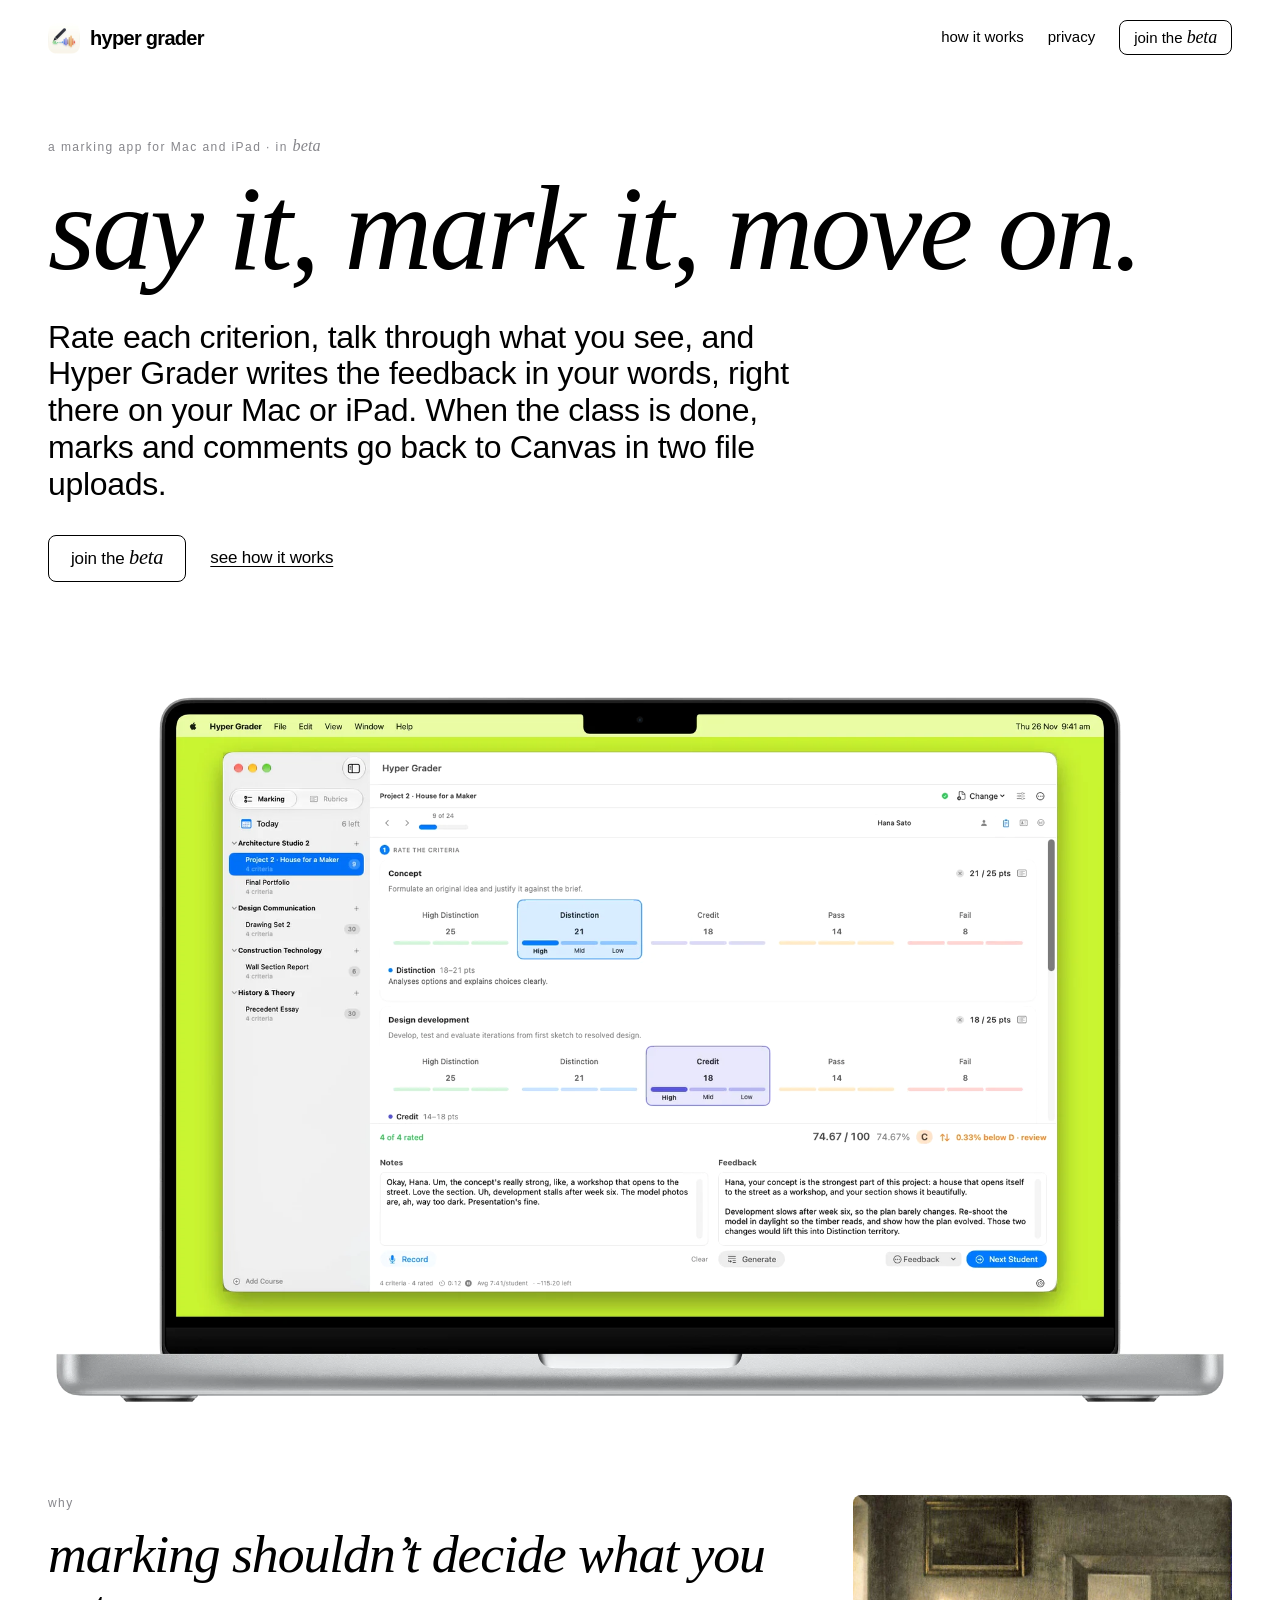
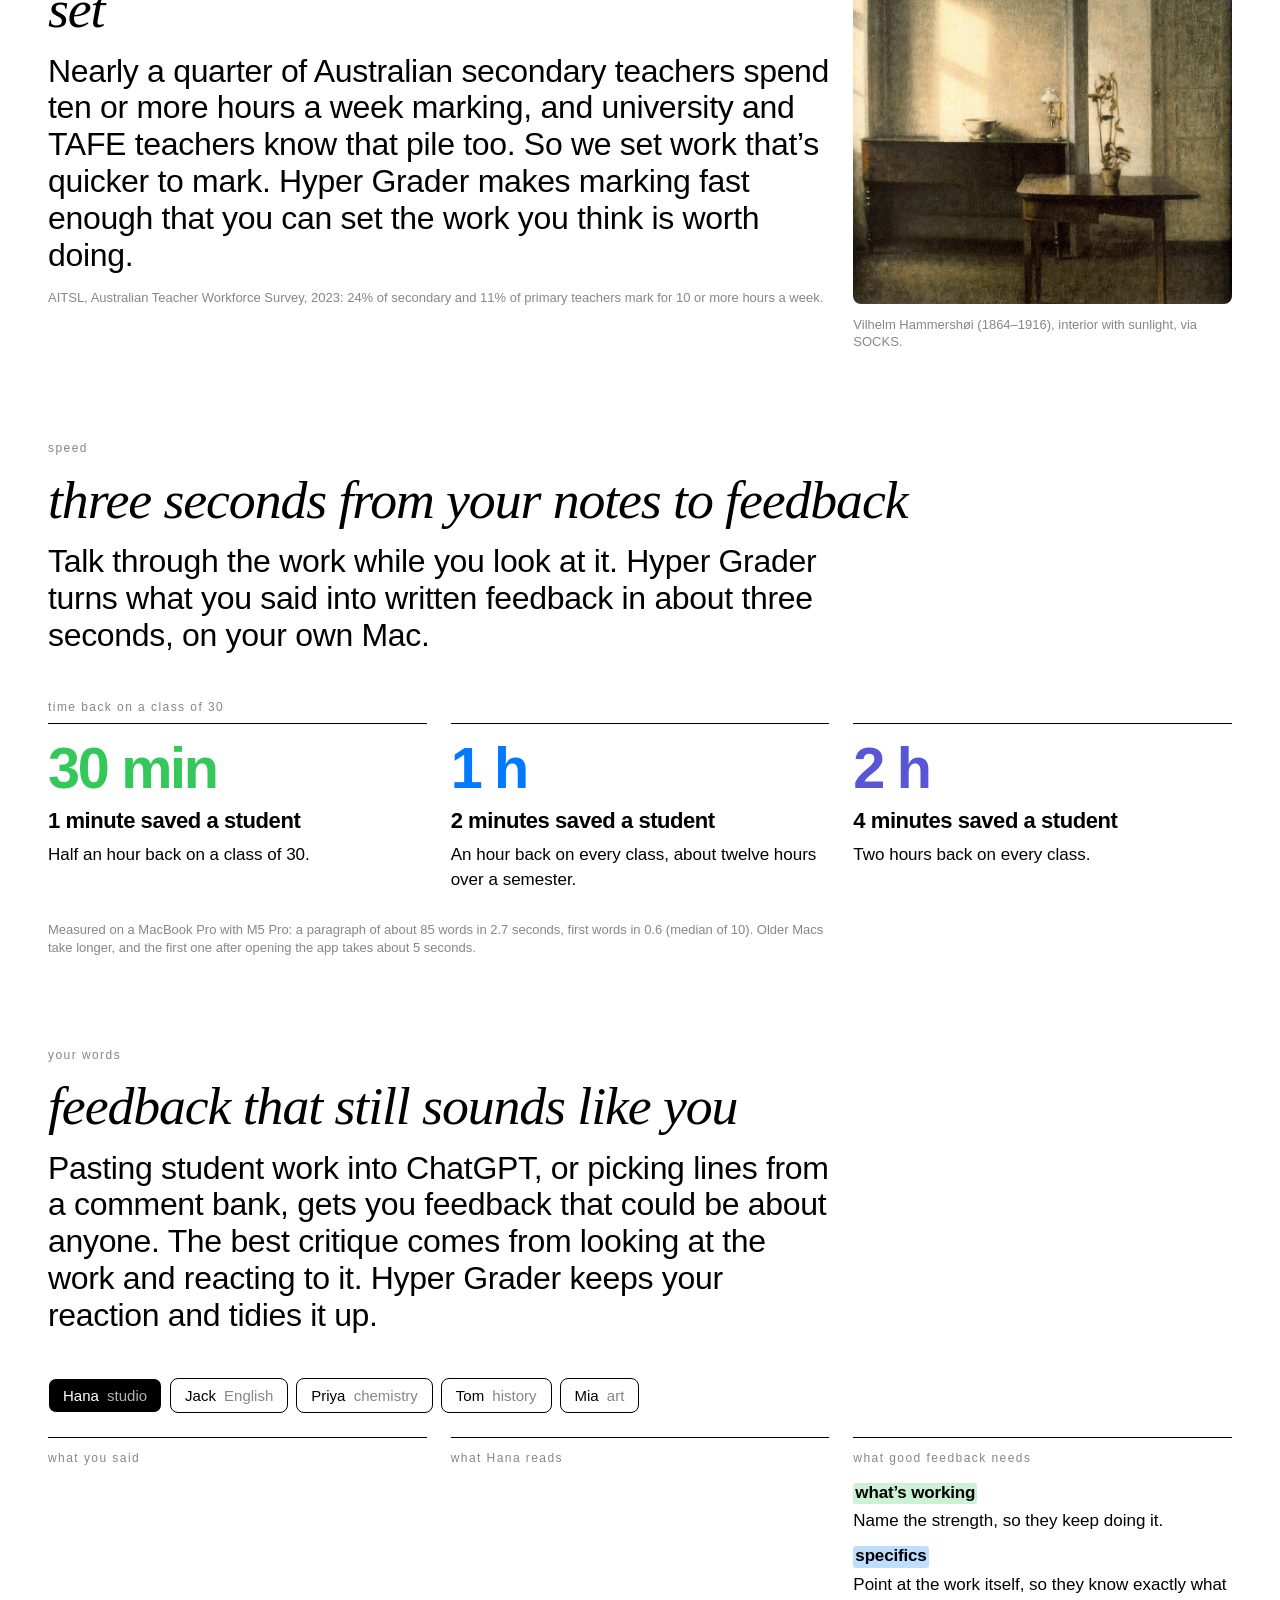
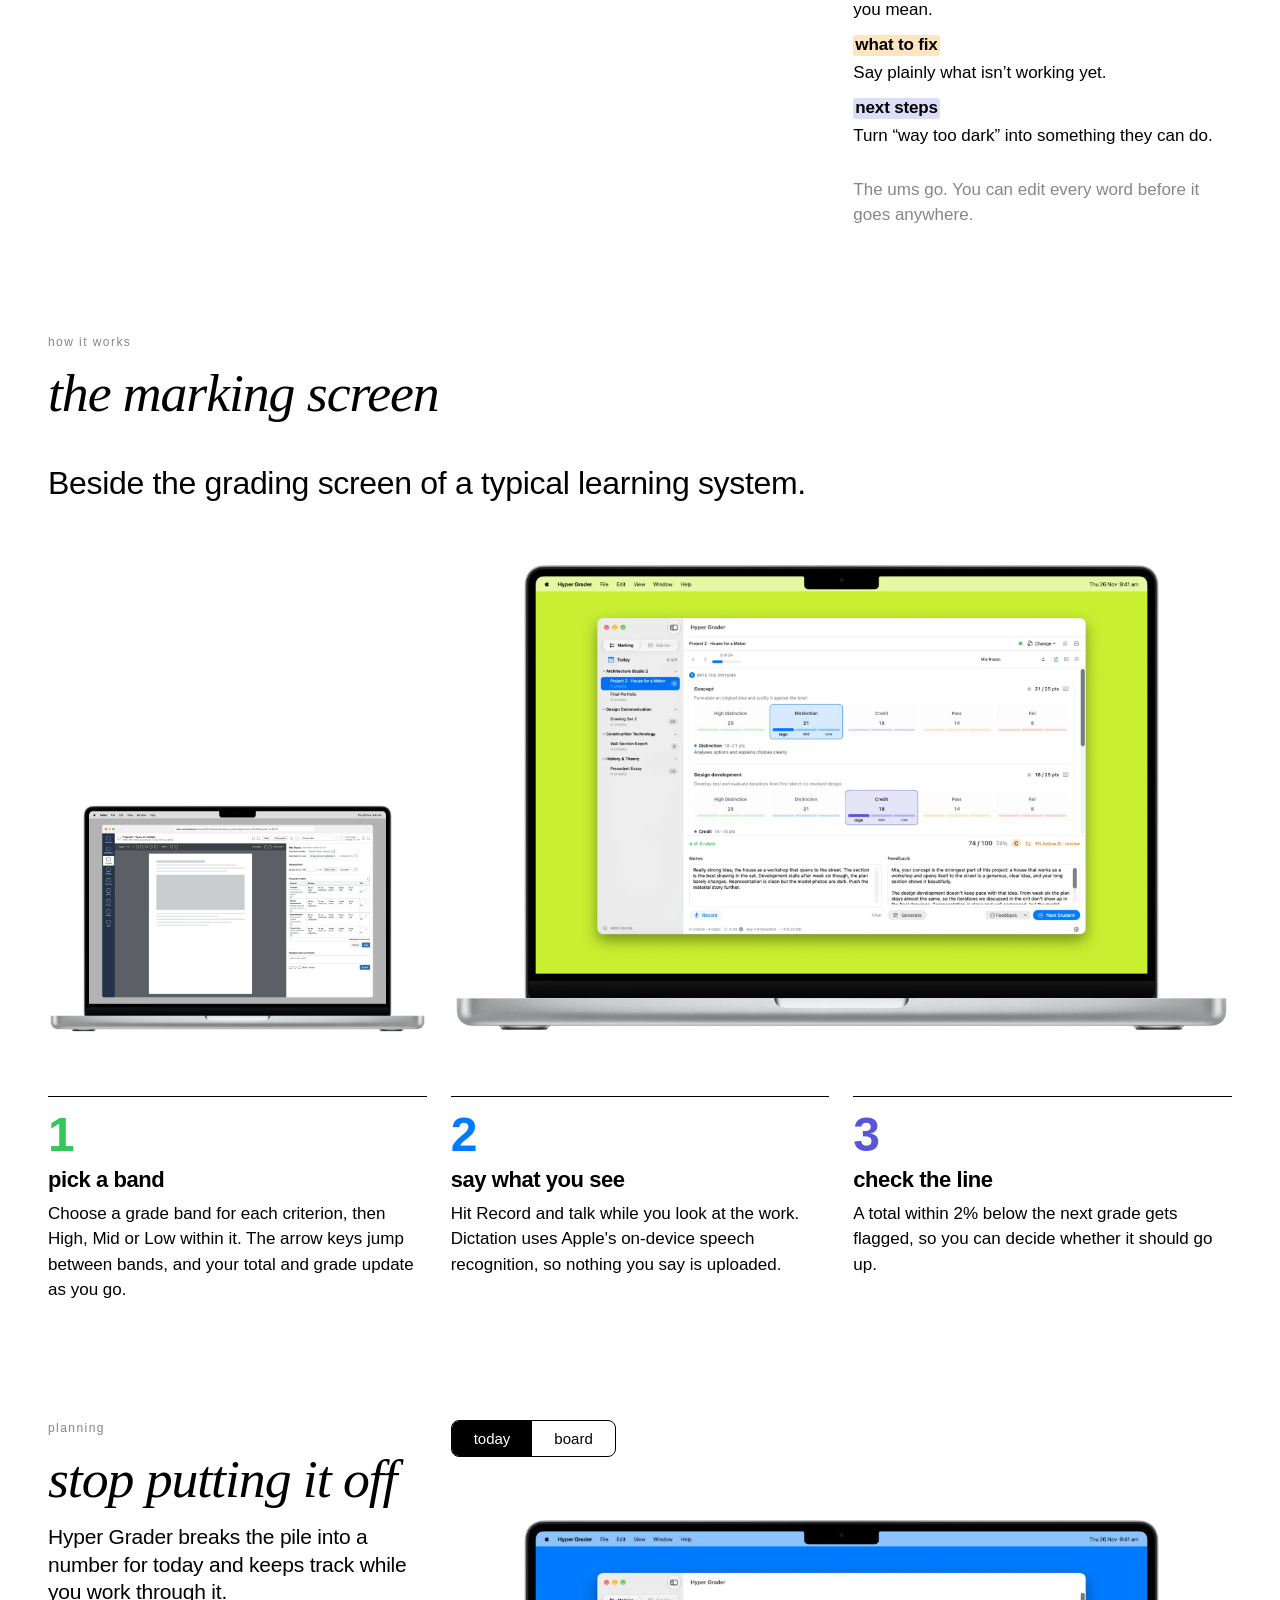
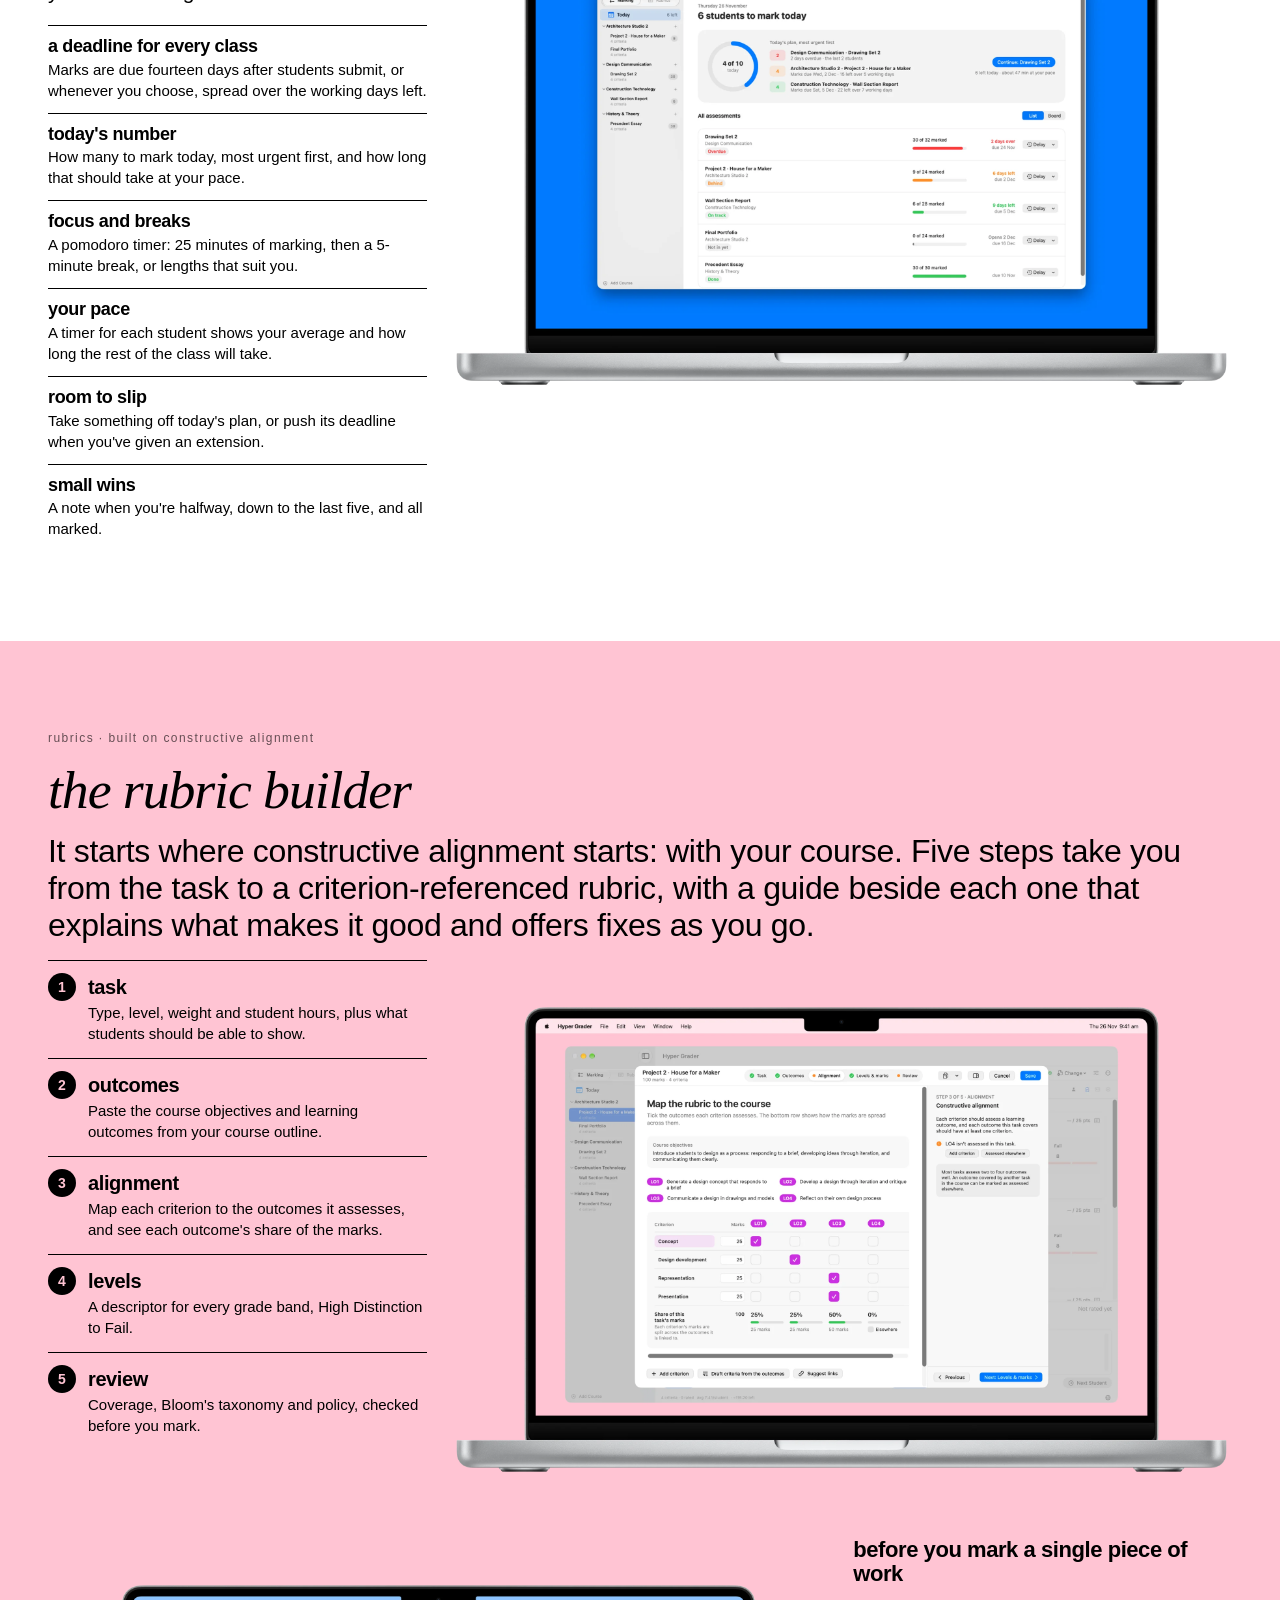
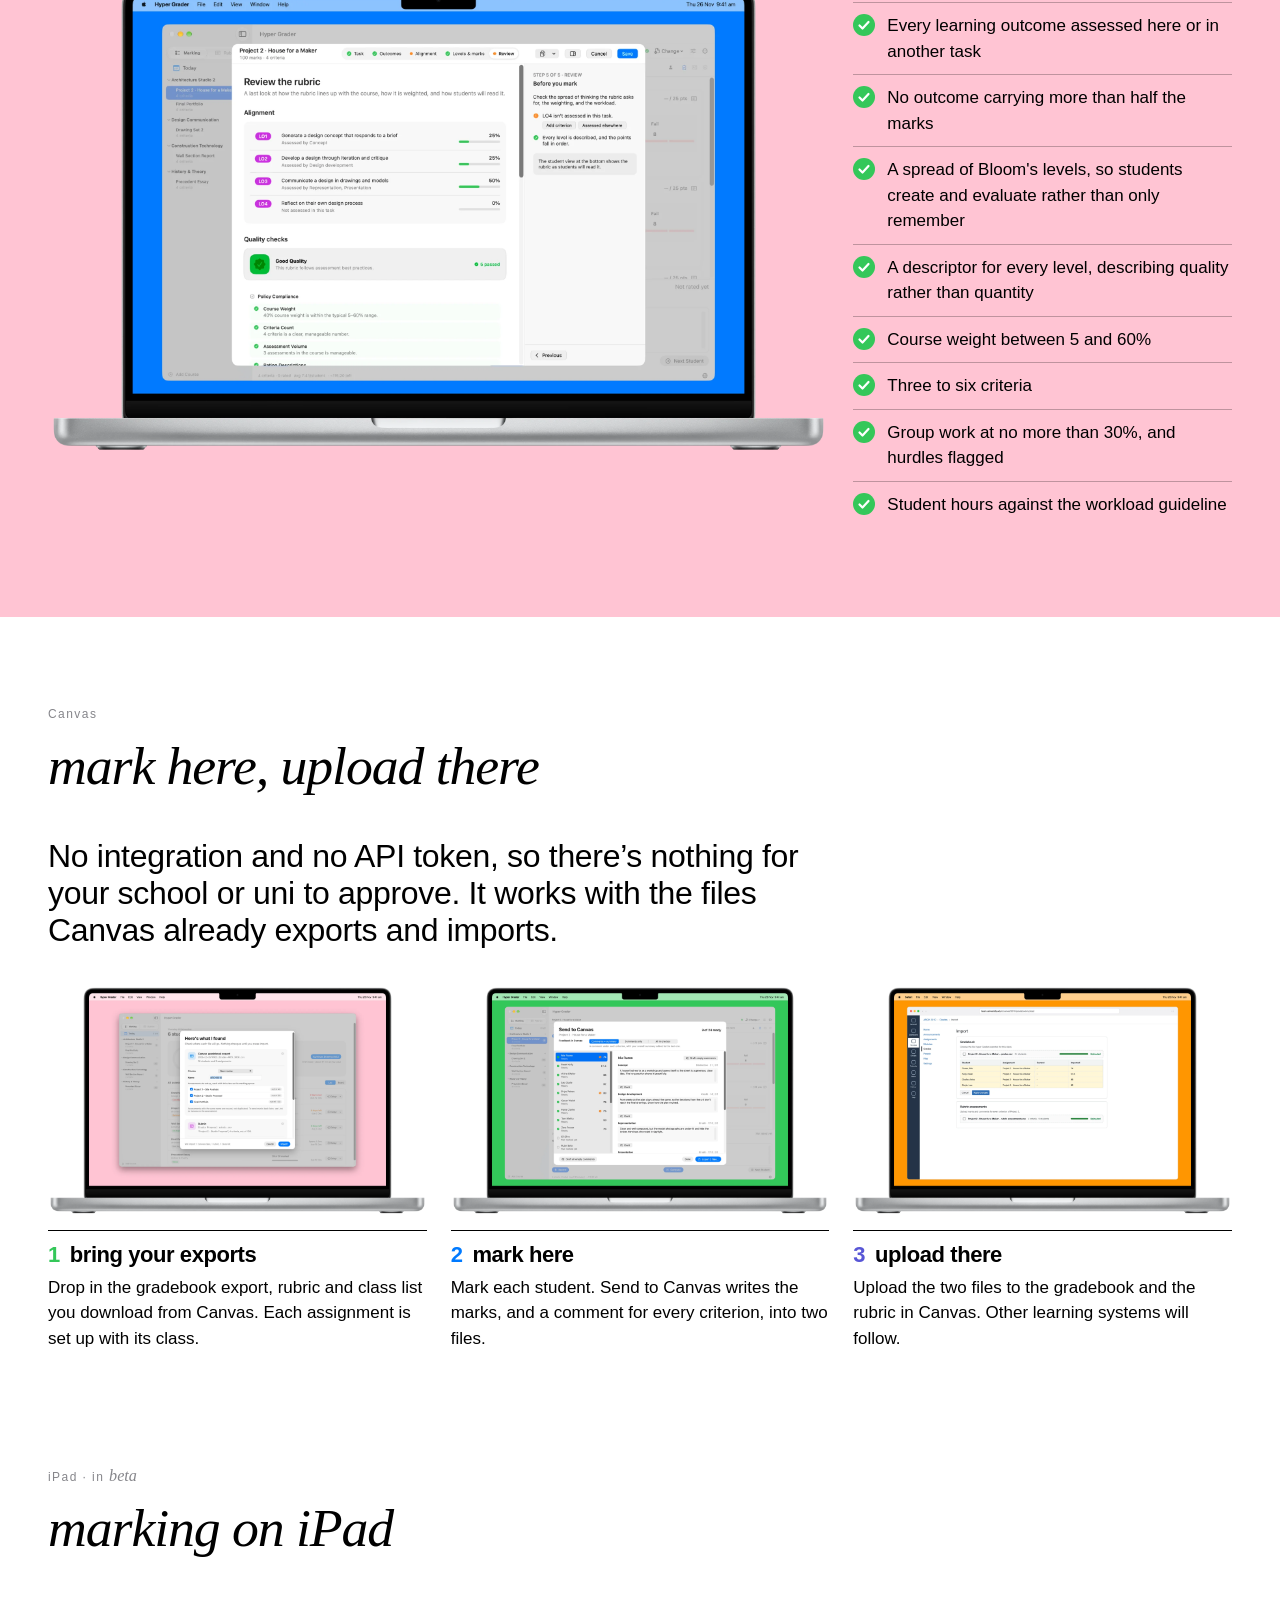
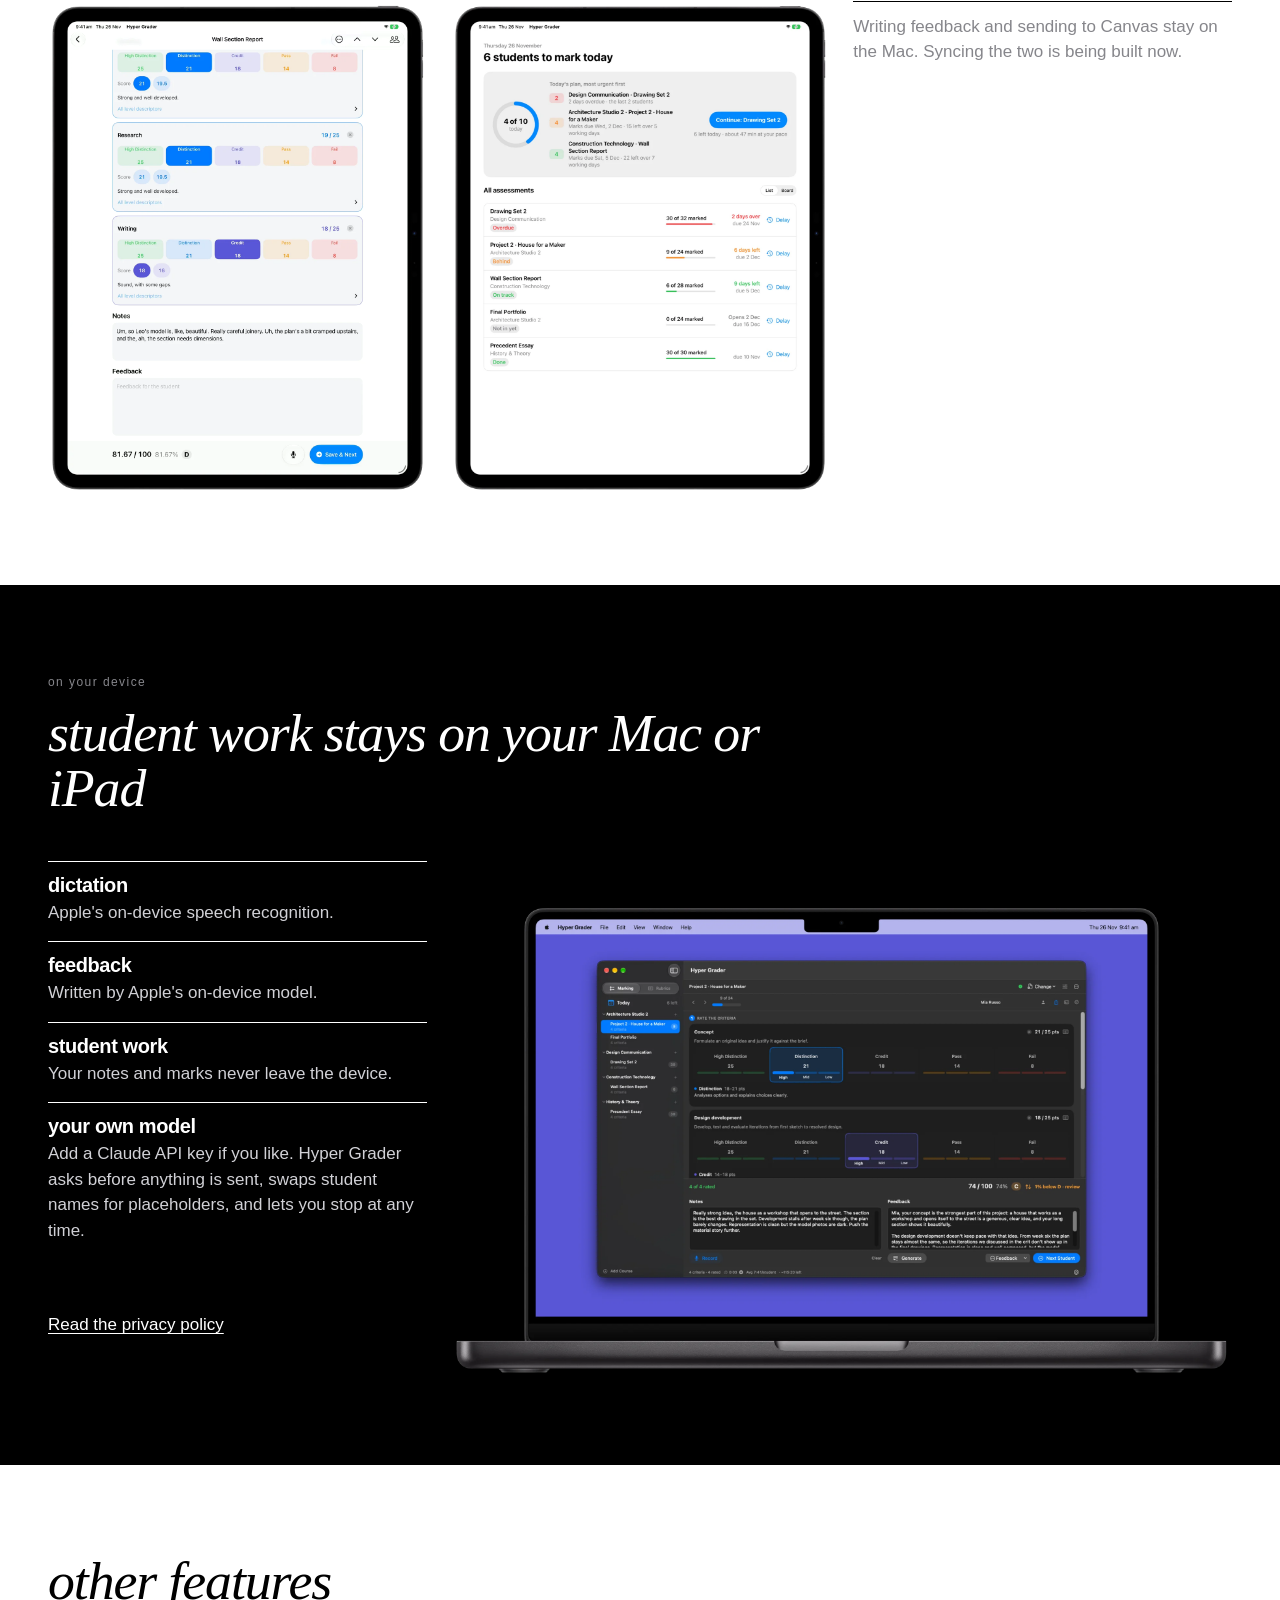
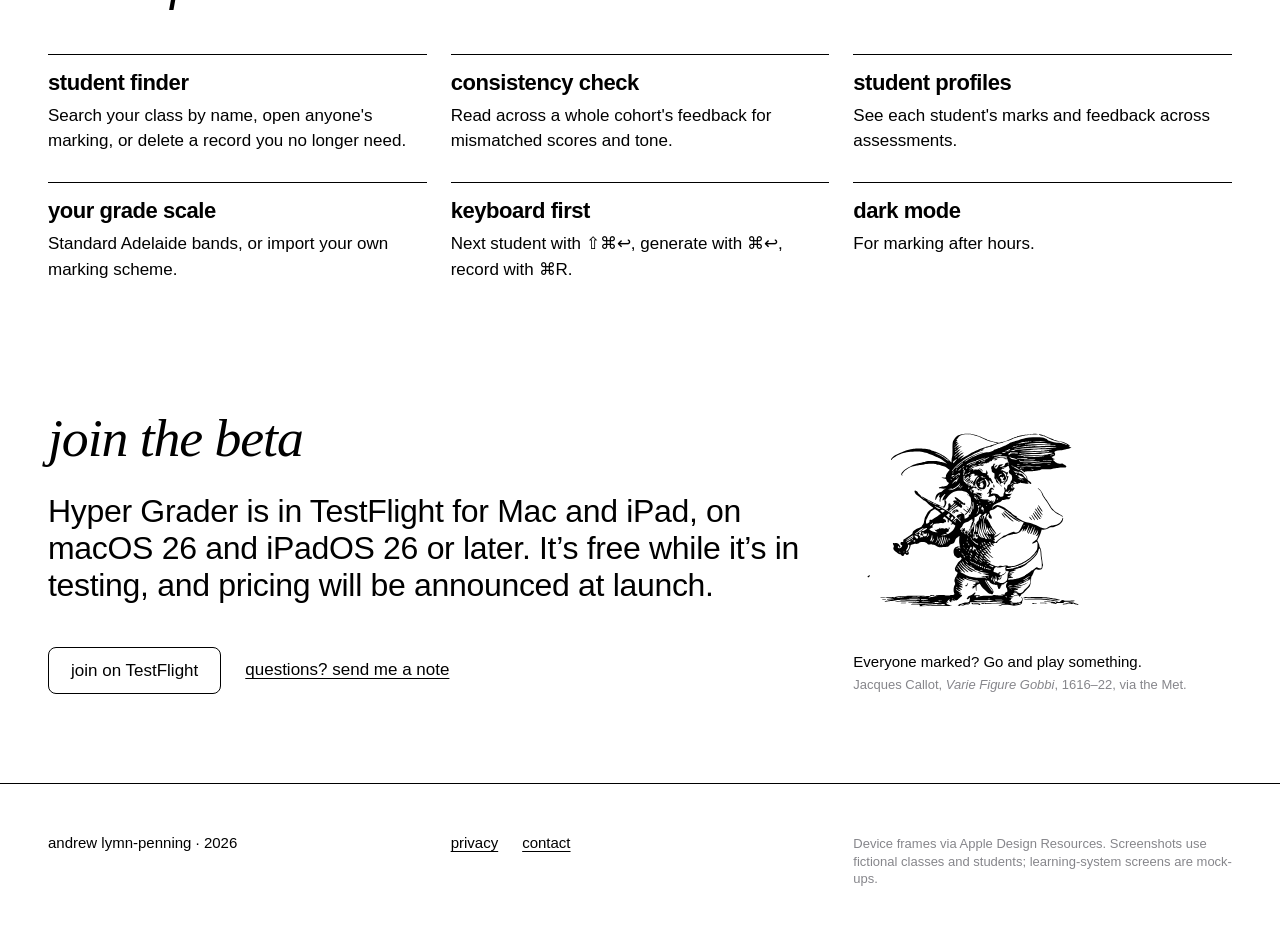
==== commit 885816c4: "Garamond tagline that only breaks between phrases; captions out (credits kept); Canvas as a three-st" ====
--- a/index.html
+++ b/index.html
@@ -27,7 +27,7 @@
 
 <section class="hero grid">
   <p class="label">a marking app for Mac and iPad · in <span class="beta-word">beta</span></p>
-  <h1>say it, mark it, move on.</h1>
+  <h1><span>say it,</span> <span>mark it,</span> <span>move on.</span></h1>
   <div class="intro">
     <p class="lead">Rate each criterion, talk through what you see, and Hyper Grader writes the feedback in your words, right there on your Mac or iPad. When the class is done, marks and comments go back to Canvas in two file uploads.</p>
     <p class="actions"><a class="button" href="https://testflight.apple.com/join/DnvdCEXS" data-install aria-haspopup="dialog">join the <span class="beta-word">beta</span></a> <a href="#how">see how it works</a></p>
@@ -36,7 +36,6 @@
     <video class="demo" src="images/mac-marking-demo.mp4" poster="images/mac-marking-demo-poster.webp"
            width="2400" height="1580" autoplay muted loop playsinline preload="auto"
            aria-label="Hyper Grader marking one student in real time: spoken notes, ums included, appear as they're said; grade bands are picked for each criterion and the total updates; then Generate writes the feedback."></video>
-    <figcaption>Recorded from the app. Speech sped up to fit ten seconds.</figcaption>
   </figure>
 </section>
 
@@ -44,7 +43,7 @@
   <div class="copy">
     <p class="label">why</p>
     <h2>marking shouldn’t decide what you set</h2>
-    <p class="intro">Nearly a quarter of Australian secondary teachers spend ten or more hours a week marking. So we set work that’s quicker to mark. Hyper Grader makes marking fast enough that you can set the work you think is worth doing.</p>
+    <p class="intro">Nearly a quarter of Australian secondary teachers spend ten or more hours a week marking, and university and TAFE teachers know that pile too. So we set work that’s quicker to mark. Hyper Grader makes marking fast enough that you can set the work you think is worth doing.</p>
     <p class="source">AITSL, Australian Teacher Workforce Survey, 2023: 24% of secondary and 11% of primary teachers mark for 10 or more hours a week.</p>
   </div>
   <figure>
@@ -115,11 +114,9 @@
   <p class="lead">Beside the grading screen of a typical learning system.</p>
   <figure class="device lms">
     <img src="images/mac-lms-grader.webp" width="2400" height="1579" loading="lazy" alt="A mock-up of a typical learning system's grading screen in a browser: a submission preview, a toolbar of small icons, and a narrow side panel crowded with a rubric table, points boxes, an attempt menu, a grade box and a comment field.">
-    <figcaption><b>a typical learning system</b> The submission, a rubric table of small cells, points boxes and the comment field share one narrow panel. Mock-up.</figcaption>
   </figure>
   <figure class="device">
     <img src="images/mac-marking.webp" width="2400" height="1579" loading="lazy" alt="The Hyper Grader marking screen: grade bands for each criterion with High, Mid and Low steps, a total of 74 out of 100 flagged as 1% below a Distinction, spoken notes on the left and written feedback on the right.">
-    <figcaption><b>Hyper Grader</b> One wide band per grade, the total always in view, and room to talk.</figcaption>
   </figure>
   <ol class="thirds numbered">
     <li><b>pick a band</b> Choose a grade band for each criterion, then High, Mid or Low within it. The arrow keys jump between bands, and your total and grade update as you go.</li>
@@ -165,7 +162,6 @@
     </ol>
     <figure class="device wide">
       <img src="images/mac-rubric-alignment.webp" width="2400" height="1579" loading="lazy" alt="The rubric builder's Alignment step: course objectives and four learning outcomes above a grid of criteria ticked against the outcomes they assess, with each outcome's share of the marks, and a guide panel flagging that LO4 isn't assessed in this task.">
-      <figcaption>Step 3. LO4 isn't assessed by any criterion, so the guide offers to add one or mark it as assessed in another task.</figcaption>
     </figure>
   </div>
   <div class="grid review">
@@ -188,31 +184,24 @@
   </div>
 </section>
 
-<section class="canvas grid">
+<section class="canvas grid" id="canvas">
   <p class="label">Canvas</p>
   <h2>mark here, upload there</h2>
-  <p class="lead">No integration and no API token, so there's nothing for your school or uni to approve. It works with the files Canvas already exports and imports.</p>
-  <figure class="device here">
-    <p class="word">here</p>
-    <img src="images/mac-send.webp" width="2400" height="1579" loading="lazy" alt="Send to Canvas in Hyper Grader: 9 of 24 students ready, a comment under each criterion for Mia Russo, and an Export 2 files button.">
-    <figcaption>On your Mac, Send to Canvas writes the marks and a comment for every criterion into two files.
-      <ul class="handoff" aria-label="The two files">
-        <li><span>file 1</span>grades.csv</li>
-        <li><span>file 2</span>rubric assessments.csv</li>
-      </ul>
-    </figcaption>
-  </figure>
-  <figure class="device there">
-    <p class="word">there</p>
-    <img src="images/mac-lms-import.webp" width="2400" height="1579" loading="lazy" alt="A mock-up of a learning system's gradebook import page with both files uploaded and the imported marks listed for review.">
-    <figcaption>In Canvas, upload them to the gradebook and the rubric. Other learning systems will follow. Mock-up.</figcaption>
-  </figure>
-  <div class="copy">
-    <h3>setting up from Canvas</h3><p>Drop in your gradebook export, rubric and class list together. Hyper Grader sets up each assignment with its class, and tells you when you've picked the wrong file.</p>
-  </div>
-  <figure class="device setup">
-    <img src="images/mac-import.webp" width="1940" height="1276" loading="lazy" alt="The import review, headed “Here's what I found”, listing a Canvas gradebook export with three assignments and a rubric file, each with where it will go.">
-  </figure>
+  <p class="lead">No integration and no API token, so there’s nothing for your school or uni to approve. It works with the files Canvas already exports and imports.</p>
+  <ol class="thirds flow">
+    <li>
+      <img src="images/mac-import.webp" width="1940" height="1276" loading="lazy" alt="The import review, headed “Here's what I found”, listing a Canvas gradebook export with three assignments and a rubric file, each with where it will go.">
+      <b><span>1</span>bring your exports</b> Drop in the gradebook export, rubric and class list you download from Canvas. Each assignment is set up with its class.
+    </li>
+    <li>
+      <img src="images/mac-send.webp" width="2400" height="1579" loading="lazy" alt="Send to Canvas in Hyper Grader: 9 of 24 students ready, a comment under each criterion for Mia Russo, and an Export 2 files button.">
+      <b><span>2</span>mark here</b> Mark each student. Send to Canvas writes the marks, and a comment for every criterion, into two files.
+    </li>
+    <li>
+      <img src="images/mac-lms-import.webp" width="2400" height="1579" loading="lazy" alt="A mock-up of a learning system's gradebook import page with both files uploaded and the imported marks listed for review.">
+      <b><span>3</span>upload there</b> Upload the two files to the gradebook and the rubric in Canvas. Other learning systems will follow.
+    </li>
+  </ol>
 </section>
 
 <section class="ipad-section grid pairs" id="ipad">
@@ -222,11 +211,9 @@
     <video class="demo" src="images/ipad-marking-demo.mp4" poster="images/ipad-marking-demo-poster.webp"
            width="1200" height="1566" autoplay muted loop playsinline preload="metadata"
            aria-label="Hyper Grader on an iPad Pro: four criteria are rated by tapping a band and a step, the total climbs to 81.67, then rambling notes are dictated."></video>
-    <figcaption><b>away from the desk</b> Tap a band, then High, Mid or Low. Tap the mic and talk; dictation runs on the iPad.</figcaption>
   </figure>
   <figure class="device">
     <img src="images/ipad-dashboard.webp" width="1226" height="1600" loading="lazy" alt="The Today plan on iPad: a progress ring at 4 of 10, the three assessments to mark today, and every assessment with its status and deadline.">
-    <figcaption><b>the same plan</b> The Today plan from the Mac opens first, with the ring and the most urgent class.</figcaption>
   </figure>
   <p class="quiet">Writing feedback and sending to Canvas stay on the Mac. Syncing the two is being built now.</p>
 </section>
@@ -306,7 +293,7 @@
 <footer class="grid">
   <p class="sig">andrew lymn-penning · 2026</p>
   <p class="links"><a href="privacy.html">privacy</a> <a href="mailto:me@apenning.is">contact</a></p>
-  <p class="credit">Device frames via Apple Design Resources. Screenshots use fictional classes and students.</p>
+  <p class="credit">Device frames via Apple Design Resources. Screenshots use fictional classes and students; learning-system screens are mock-ups.</p>
 </footer>
 
 <script>
--- a/site.css
+++ b/site.css
@@ -87,8 +87,6 @@
 .device img, .device video { display: block; width: 100%; height: auto; }
 figcaption { font: 400 var(--alp-caption)/1.35 var(--alp-micro); color: var(--alp-quiet); margin-top: 12px; }
 /* a caption with a bold title reads as body text */
-.marking figcaption, .ipad-section figcaption, .canvas figcaption { font: 400 15px/1.4 var(--alp-text); color: var(--alp-ink); }
-figcaption b { display: block; font: 700 20px/1.1 var(--alp-display); letter-spacing: -0.02em; margin-bottom: 6px; }
 /* figures side by side share rows (subgrid), so the screens sit on one line and the captions start on one line */
 .pairs > .device { display: grid; grid-template-rows: subgrid; grid-row: span 2; }
 .pairs > .device > img, .pairs > .device > video { align-self: end; }
@@ -124,7 +122,8 @@
 /* hero: the tagline, what it does, the app working */
 .hero { padding-top: clamp(32px, 5vw, 72px); }
 .hero .label { grid-column: 1 / -1; }
-.hero h1 { grid-column: 1 / span 10; }
+.hero h1 { grid-column: 1 / -1; font-family: var(--alp-serif); font-weight: 300; font-style: italic; font-size: clamp(56px, 9.5vw, 150px); line-height: 0.95; letter-spacing: -0.025em; }
+.hero h1 span { white-space: nowrap; } /* it only breaks between the three phrases */
 .hero .intro { margin: 32px 0 var(--gap); font: inherit; }
 .hero .intro .lead { margin: 0; }
 .hero .device { grid-column: 1 / -1; }
@@ -217,18 +216,14 @@
 .checks li { position: relative; padding: 10px 0 10px 34px; border-top: 1px solid rgba(0,0,0,0.25); }
 .checks li::before { content: ""; position: absolute; left: 0; top: 11px; width: 22px; height: 22px; border-radius: 50%; background: #34C759 url("data:image/svg+xml,%3Csvg xmlns='http://www.w3.org/2000/svg' viewBox='0 0 22 22'%3E%3Cpath d='M6.5 11.5l3 3 6-6.5' fill='none' stroke='white' stroke-width='2.2' stroke-linecap='round' stroke-linejoin='round'/%3E%3C/svg%3E") center / 22px no-repeat; }
 
-/* canvas: here and there as a pair on halves (word, screen, caption share rows); setup below as 1–4 + 5–12 */
-.canvas { align-items: start; }
-.canvas .here, .canvas .there { display: grid; grid-template-rows: subgrid; grid-row: 4 / span 3; }
-.canvas .here { grid-column: 1 / span 6; }
-.canvas .there { grid-column: 7 / span 6; }
-.canvas .here img, .canvas .there img { align-self: end; }
-.word { font-family: var(--alp-serif); font-weight: 300; font-style: italic; font-size: clamp(44px, 5.5vw, 84px); line-height: 1; letter-spacing: -0.02em; margin: 0 0 8px; }
-.handoff { list-style: none; margin: 12px 0 0; padding: 0; display: flex; flex-wrap: wrap; gap: 8px; }
-.handoff li { border: 1px solid #007AFF; border-radius: var(--alp-radius); padding: 8px 12px; font: 400 13px/1.3 var(--alp-text); }
-.handoff li span { display: block; font: 500 var(--alp-label)/1.35 var(--alp-micro); letter-spacing: var(--alp-track-label); color: var(--alp-quiet); margin-bottom: 2px; }
-.canvas .copy { grid-column: 1 / span 4; grid-row: 7; margin-top: var(--row); border-top: 1px solid var(--alp-ink); padding-top: 16px; }
-.canvas .setup { grid-column: 5 / span 8; grid-row: 7; margin-top: var(--row); }
+/* canvas: three steps in thirds, each with its screen */
+.flow li { border-top: 0; padding-top: 0; }
+.flow img { width: 100%; margin-bottom: 16px; }
+.flow b { border-top: 1px solid var(--alp-ink); padding-top: 12px; }
+.flow b span { margin-right: 10px; }
+.flow li:nth-child(1) b span { color: var(--hd); }
+.flow li:nth-child(2) b span { color: var(--d); }
+.flow li:nth-child(3) b span { color: var(--c); }
 
 /* iPad: thirds — two iPads, then the note */
 .ipad-section { align-items: start; }
@@ -277,8 +272,8 @@
 /* ===== narrow: everything stacks on 1–12 ===== */
 @media (max-width: 900px) {
   .grid > *, .grid > * > * { grid-column: 1 / -1 !important; grid-row: auto !important; }
-  .pairs > .device, .canvas .here, .canvas .there { display: block; }
-  .words .reads, .words .aside, .private .device, .why figure, .marking .device + .device, .canvas .there, .canvas .setup,
+  .pairs > .device { display: block; }
+  .words .reads, .words .aside, .private .device, .why figure, .marking .device + .device,
   .rubrics .device.wide, .rubrics .review .copy, .ipad-section .quiet, .today .switch { margin-top: var(--gap); }
   .ipad-section .device:nth-of-type(1) { grid-column: 1 / span 6 !important; }
   .ipad-section .device:nth-of-type(2) { grid-column: 7 / span 6 !important; }
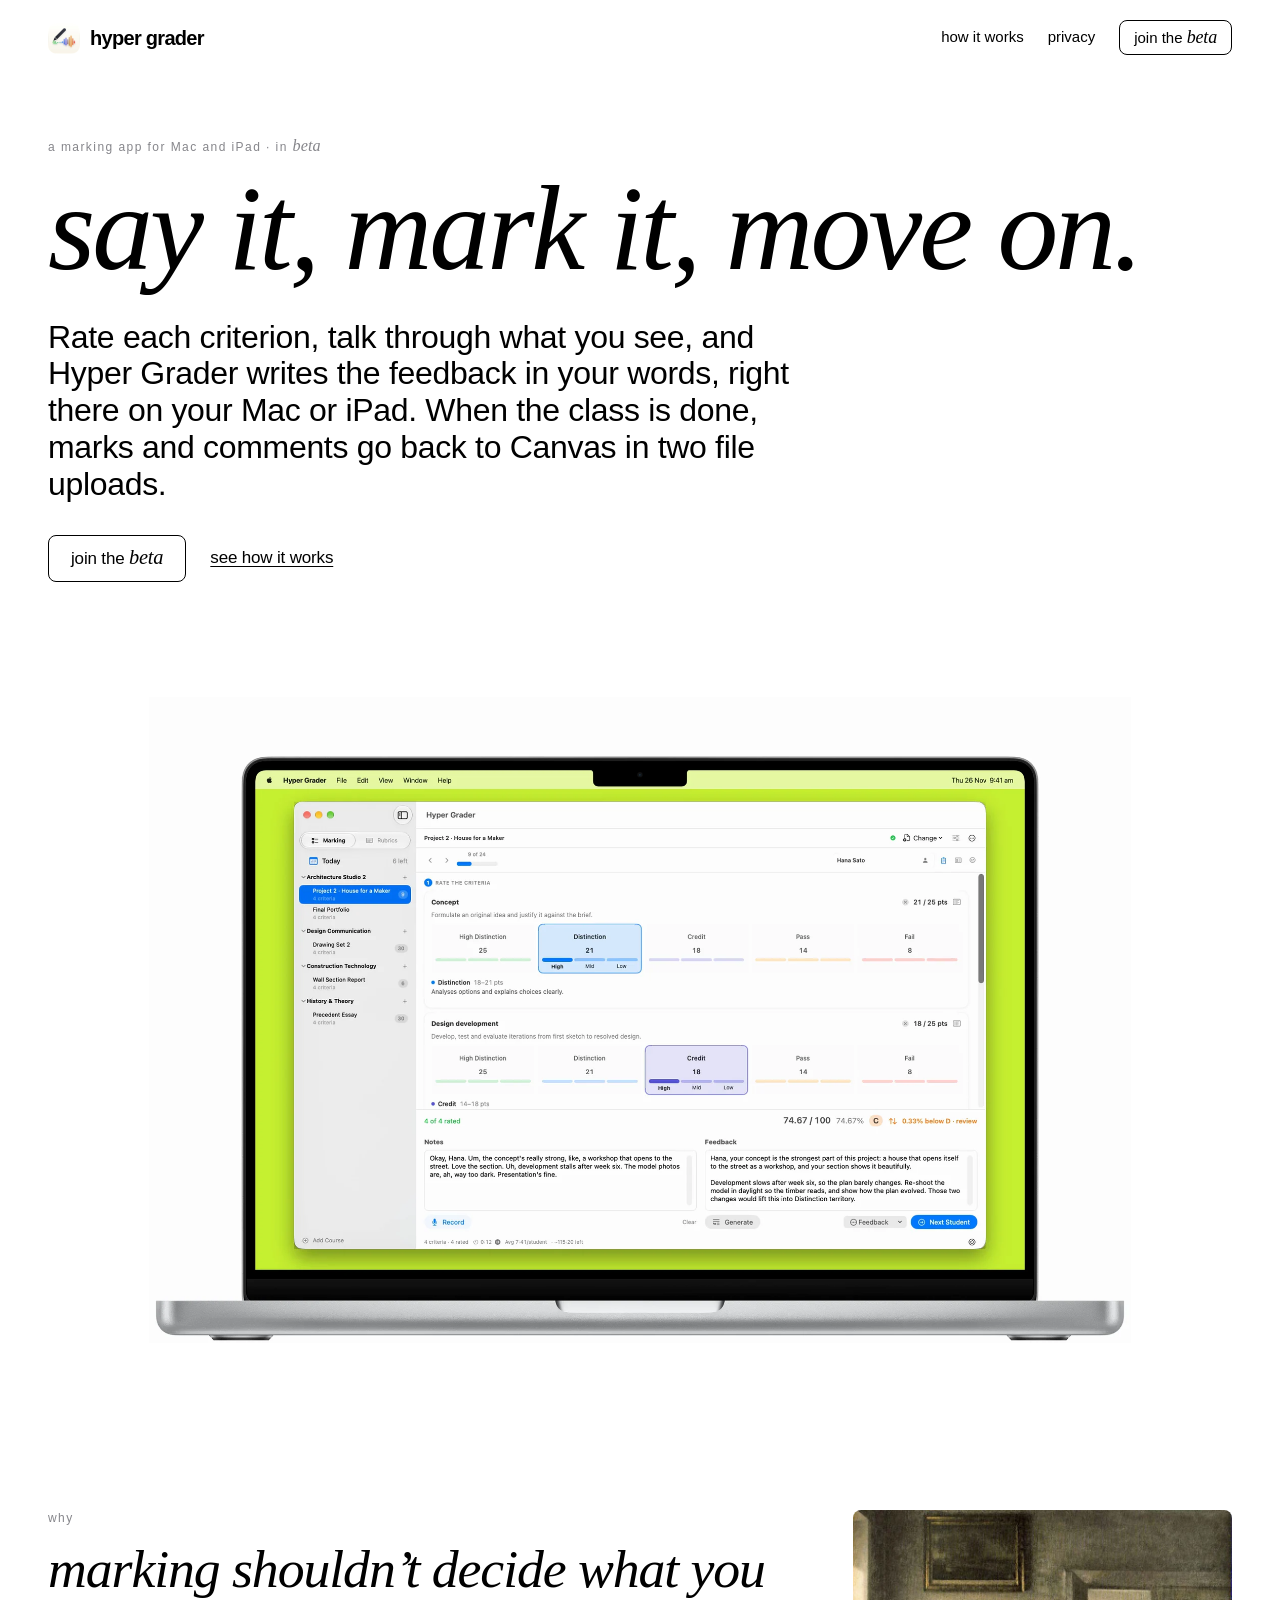
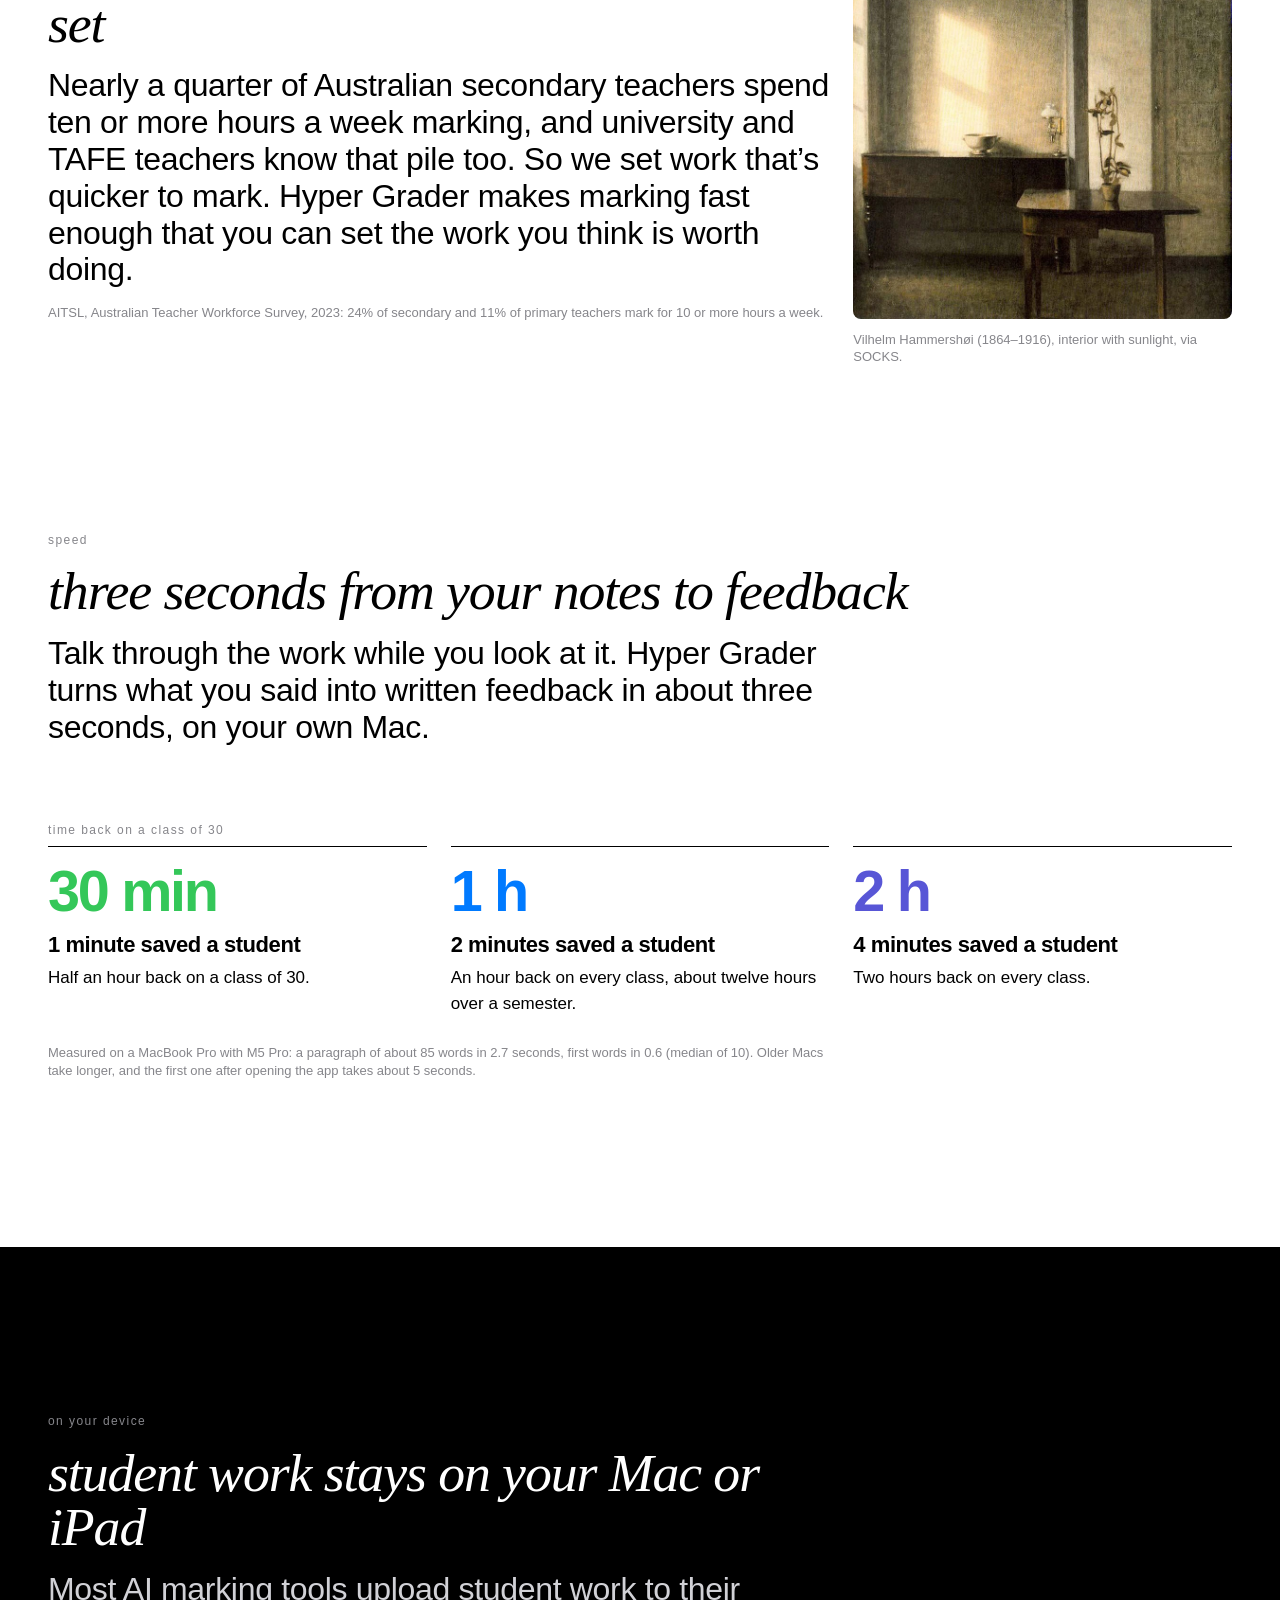
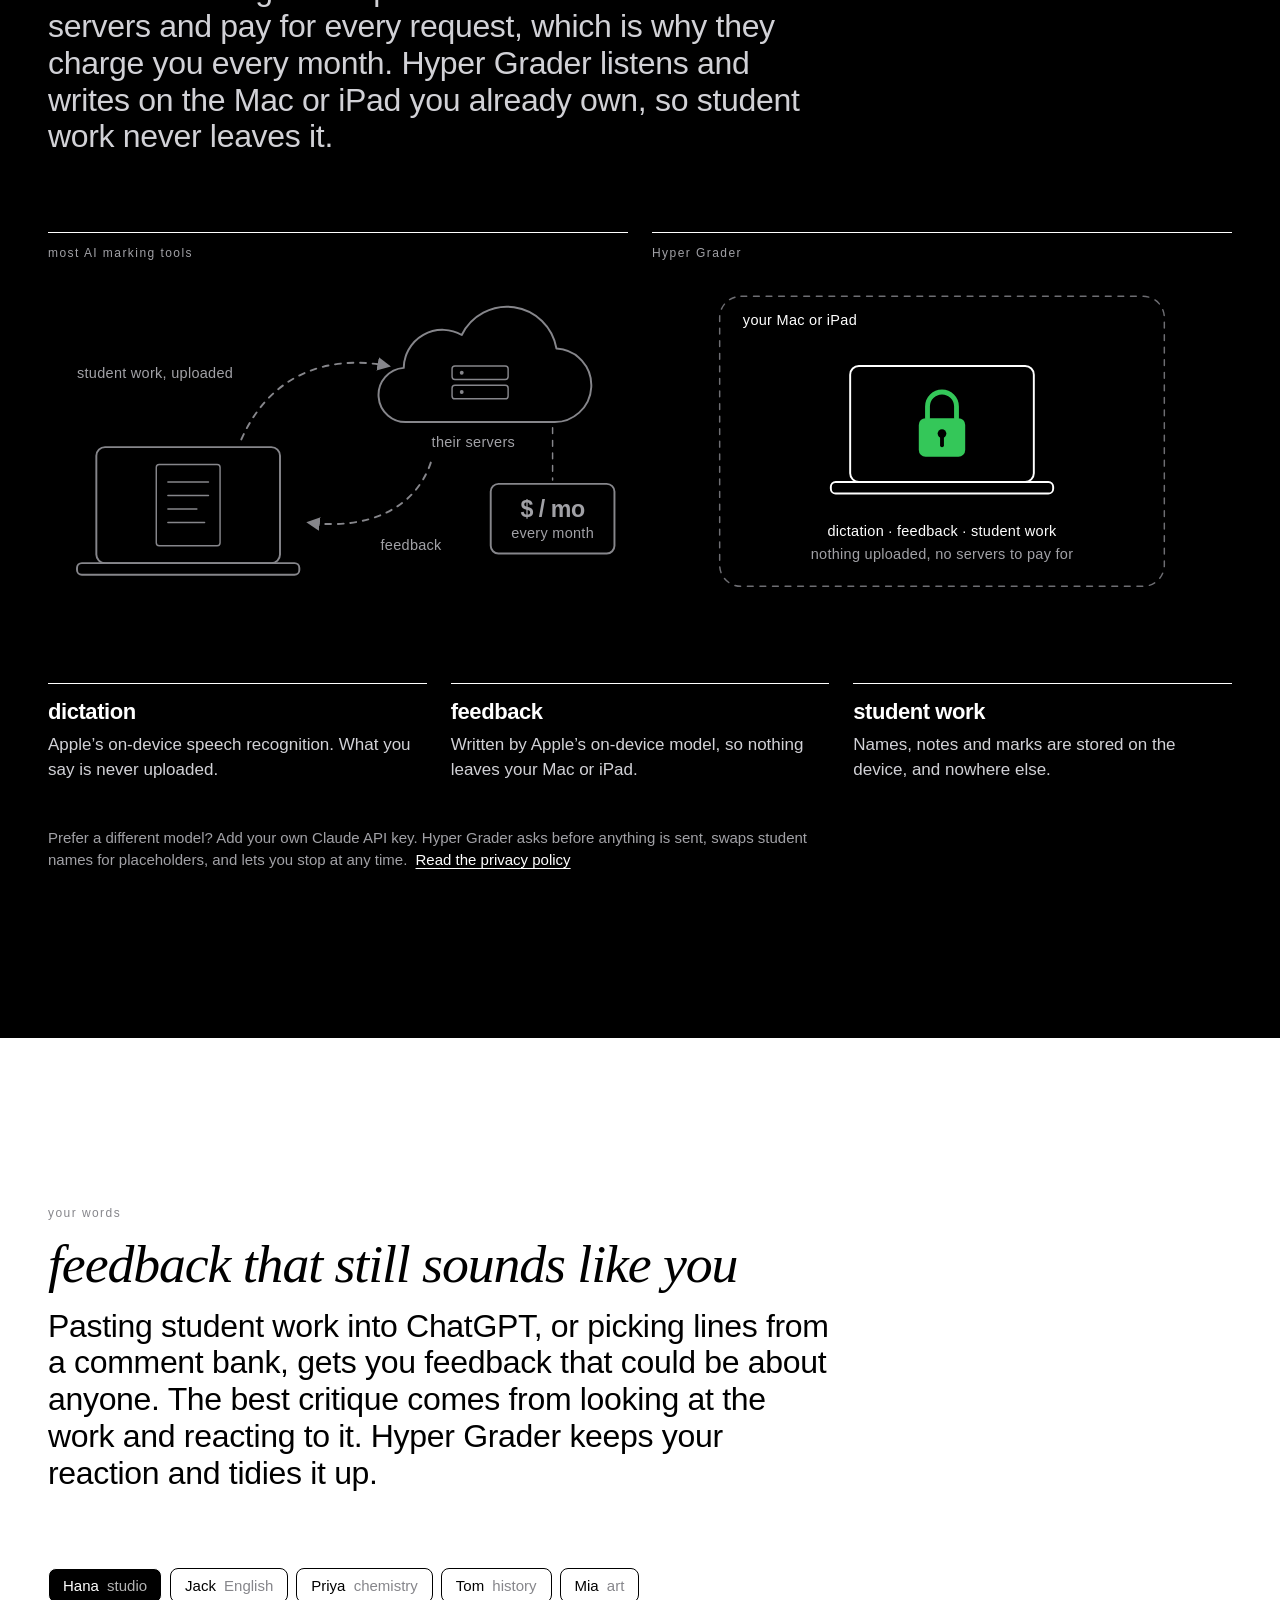
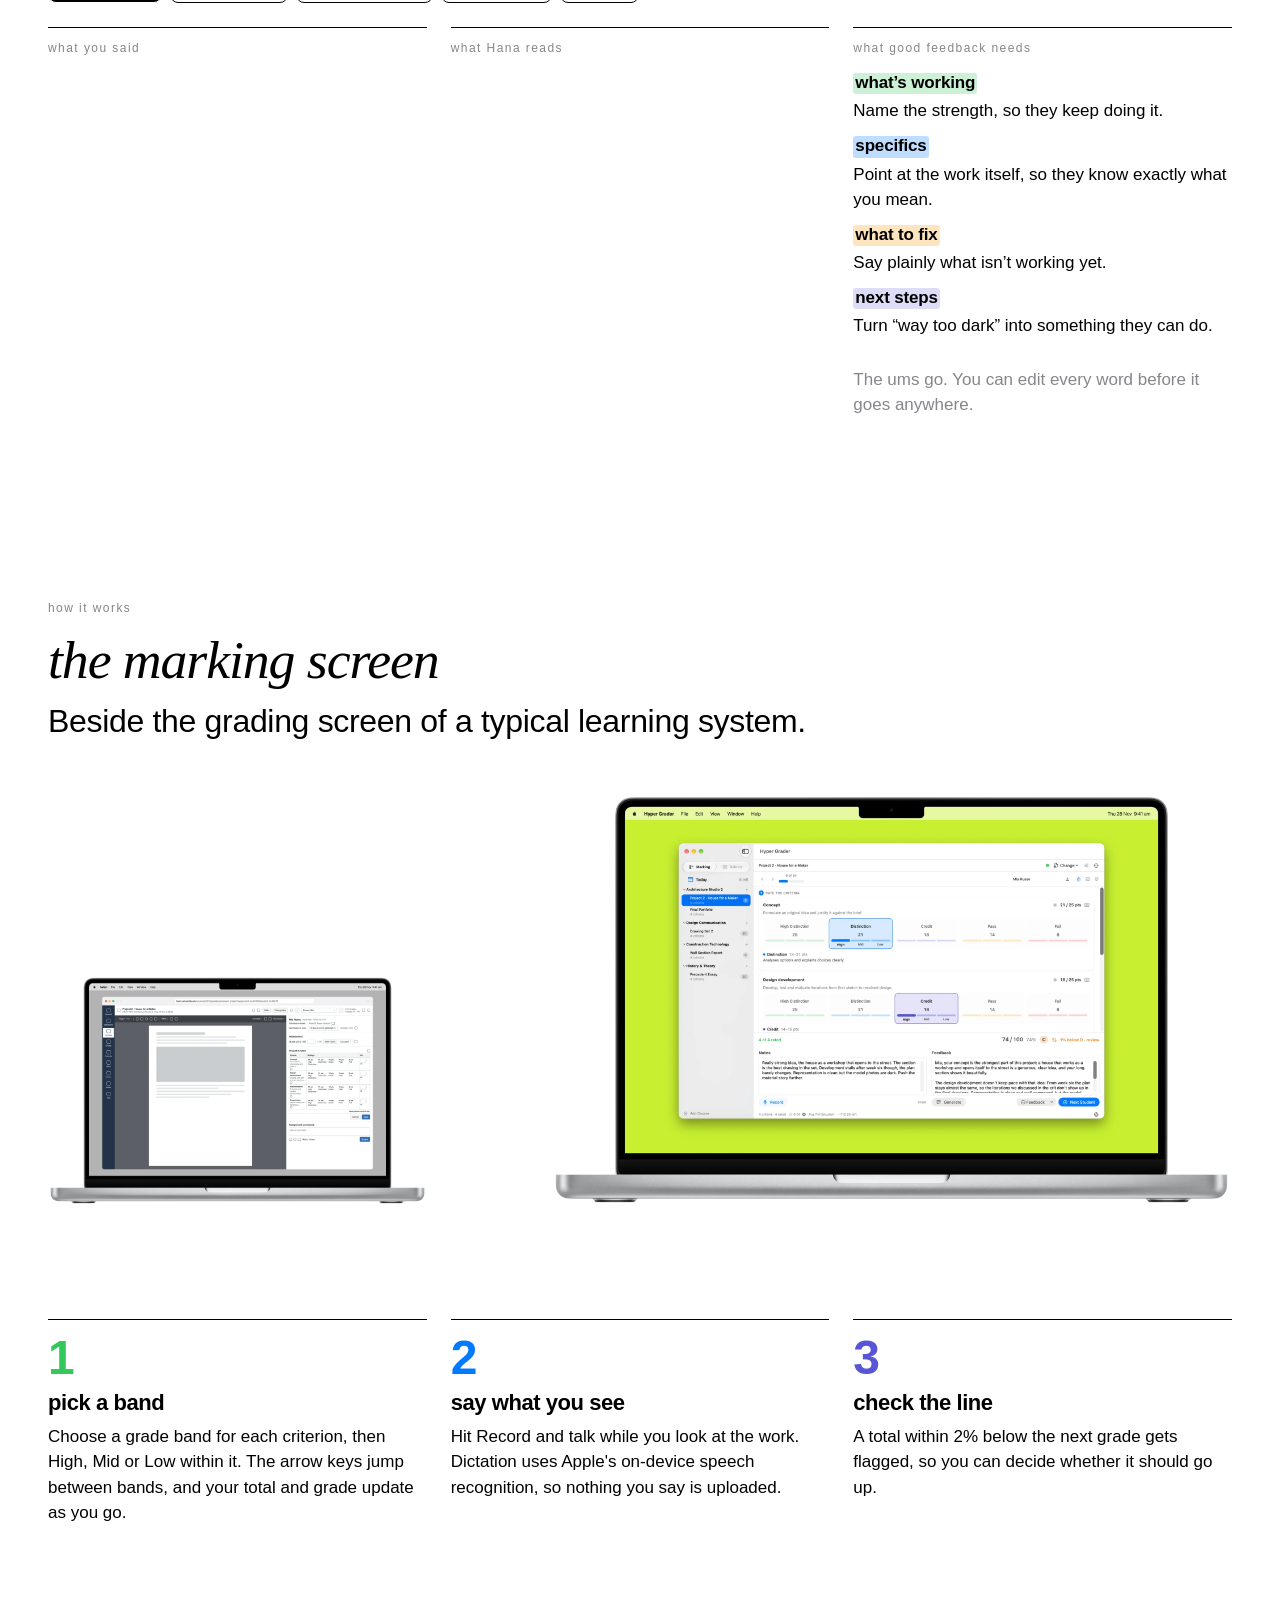
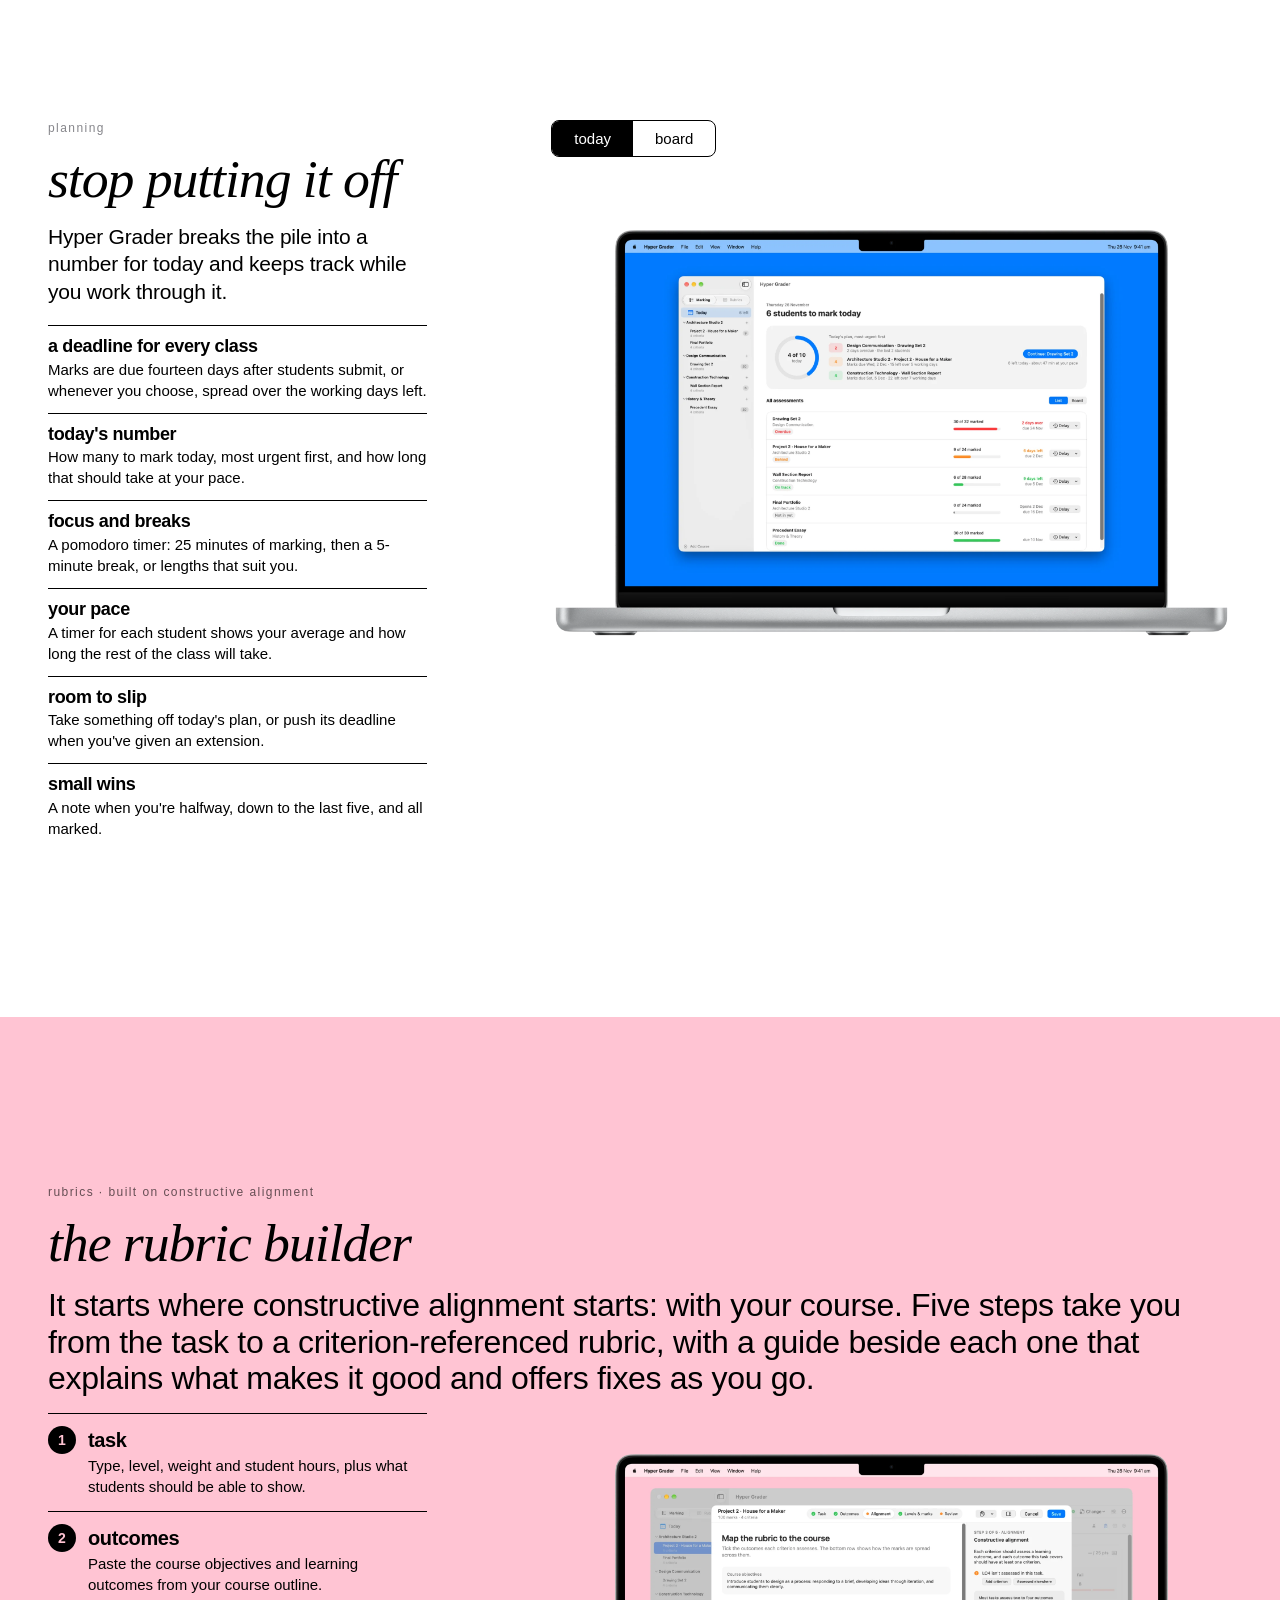
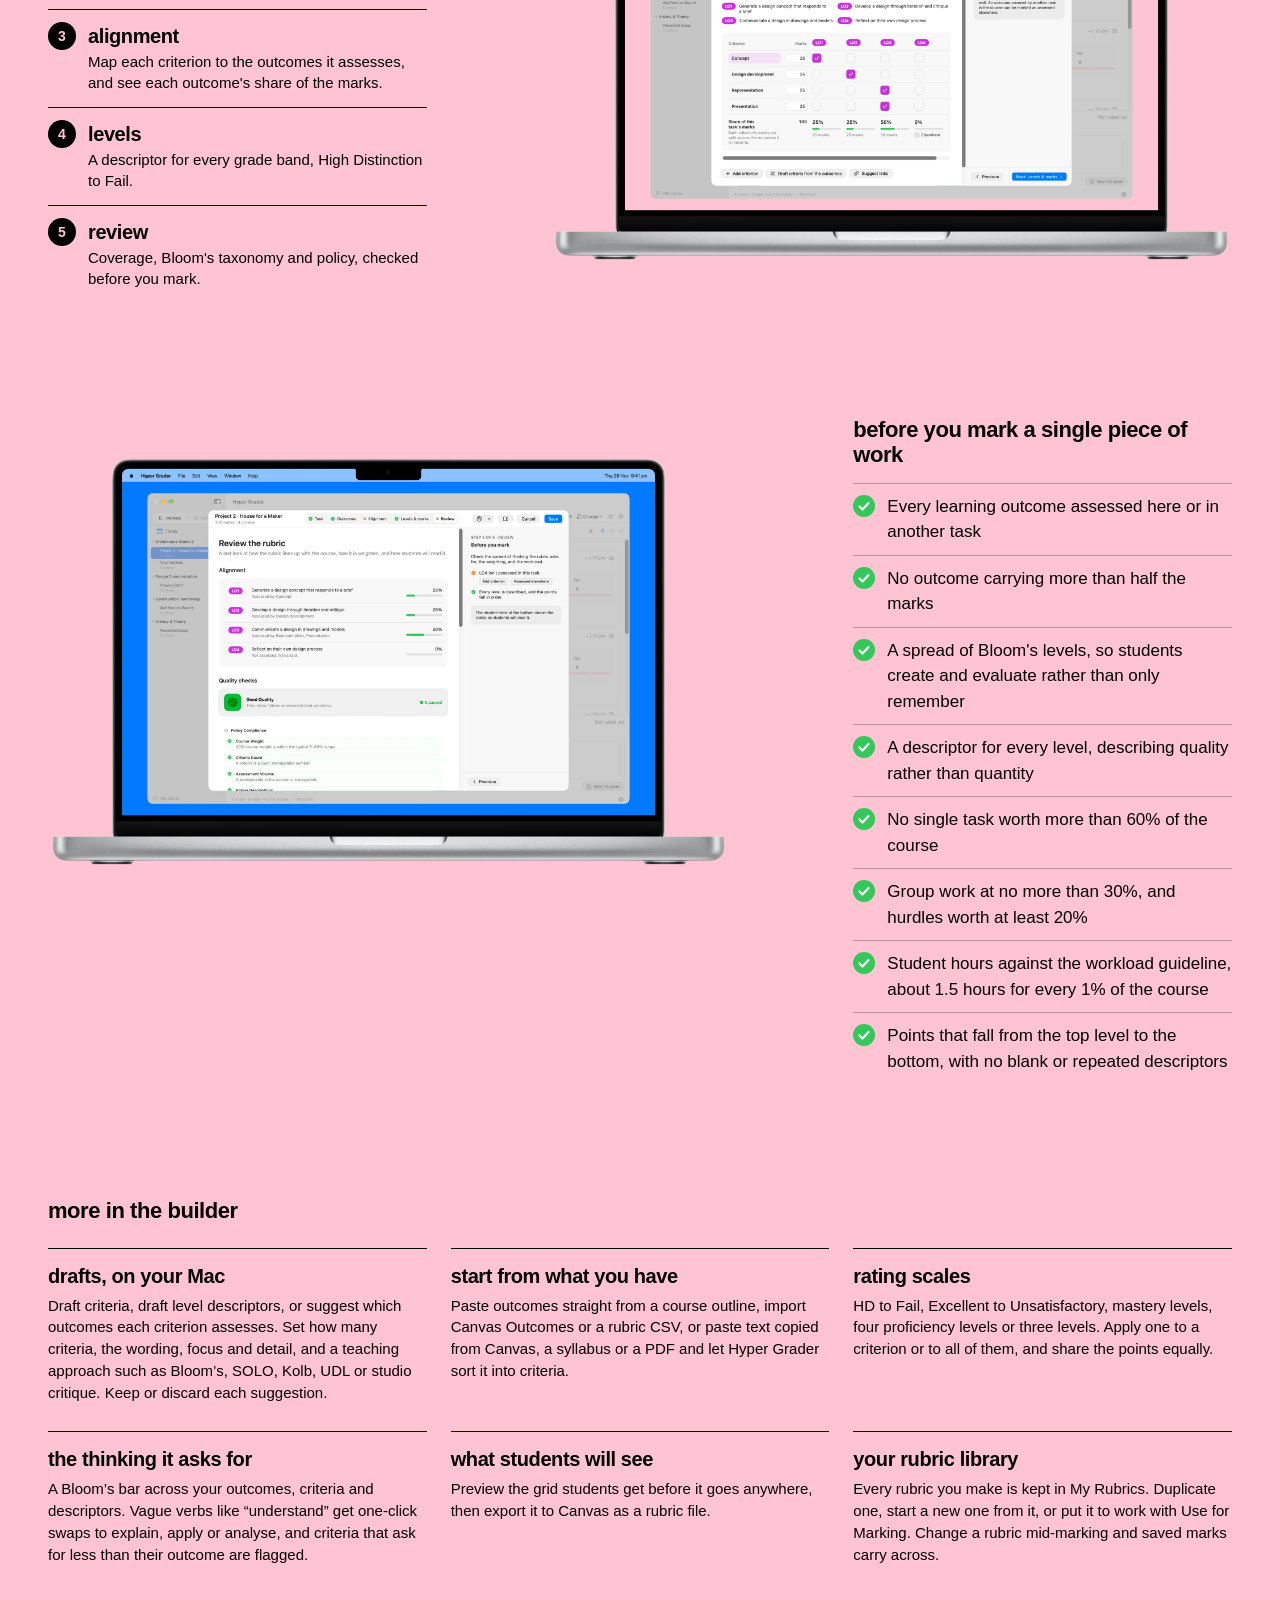
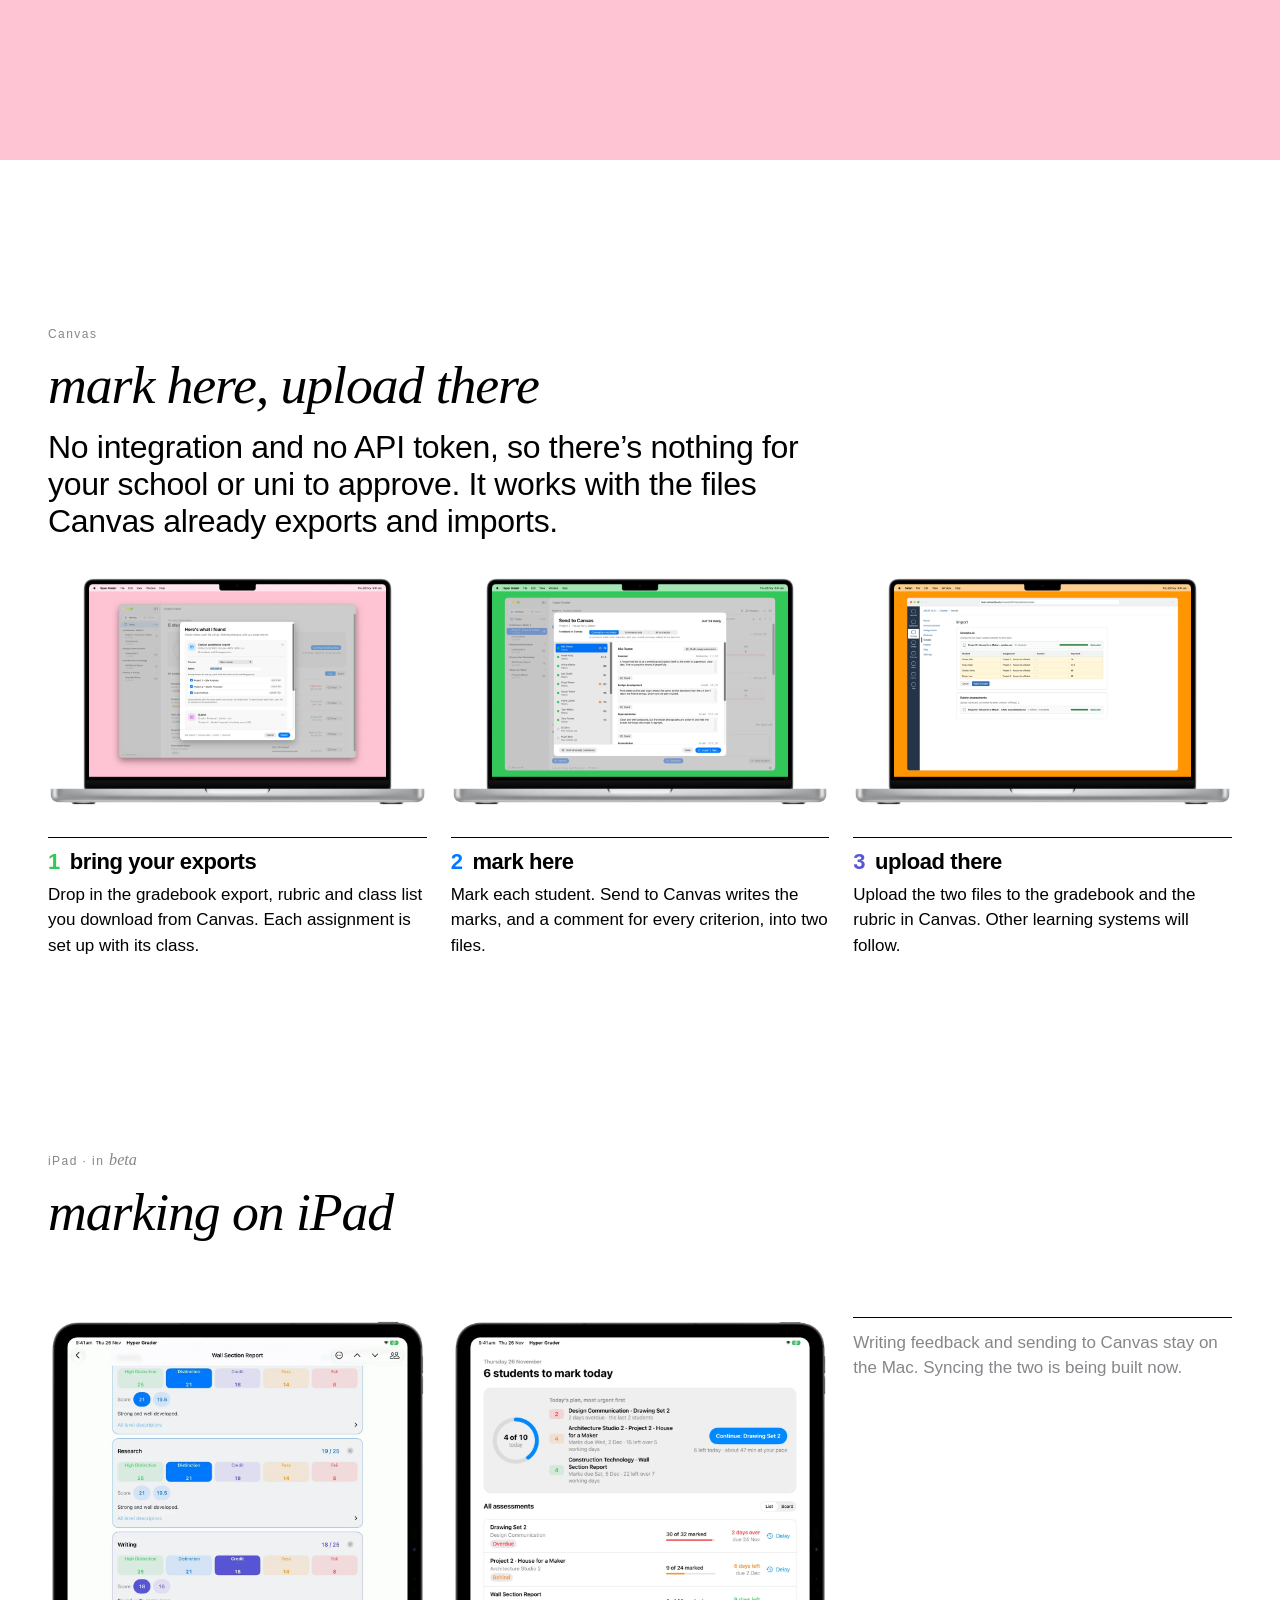
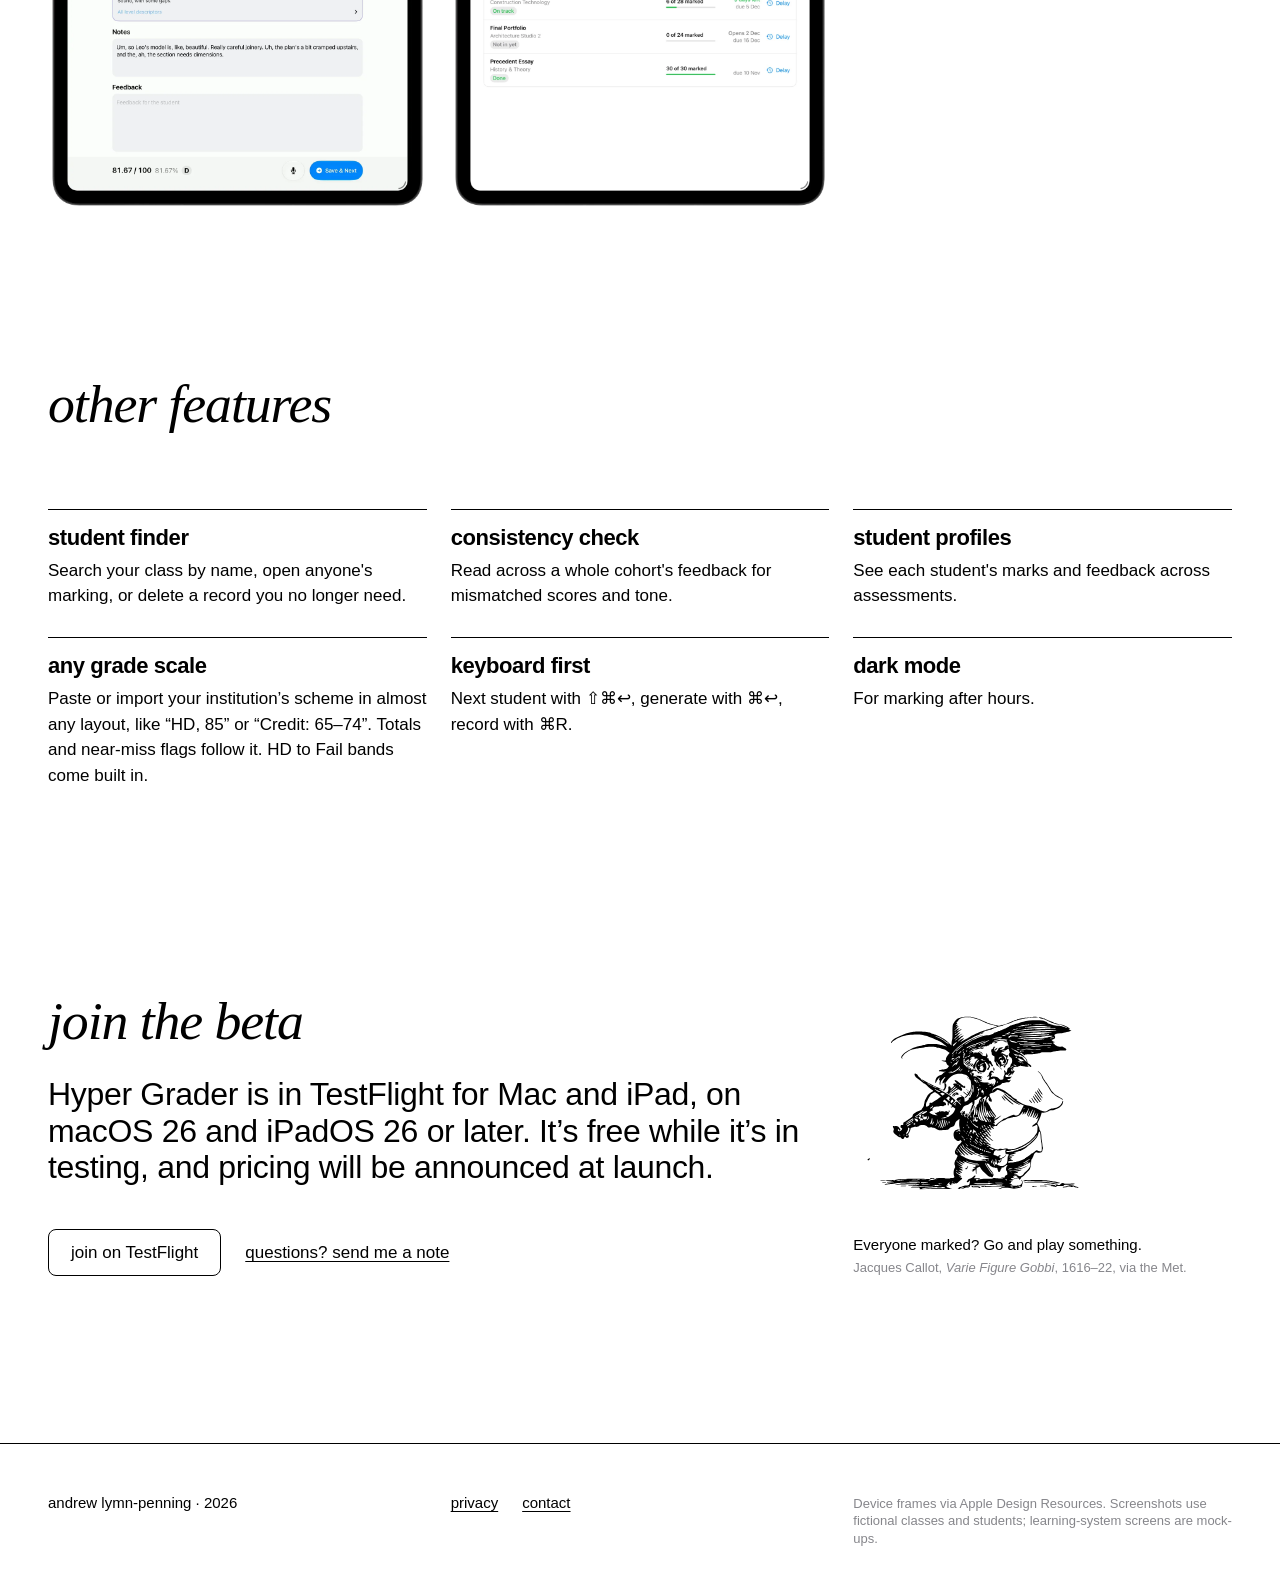
==== commit 5bf7e193: "More air, smaller screens, on-device section with a cloud-vs-device diagram after speed; more on the" ====
--- a/index.html
+++ b/index.html
@@ -65,6 +65,66 @@
   <p class="source">Measured on a MacBook Pro with M5 Pro: a paragraph of about 85 words in 2.7 seconds, first words in 0.6 (median of 10). Older Macs take longer, and the first one after opening the app takes about 5 seconds.</p>
 </section>
 
+<section class="private" id="private">
+  <div class="grid">
+    <p class="label">on your device</p>
+    <h2>student work stays on your Mac or iPad</h2>
+    <p class="intro">Most AI marking tools upload student work to their servers and pay for every request, which is why they charge you every month. Hyper Grader listens and writes on the Mac or iPad you already own, so student work never leaves it.</p>
+    <figure class="compare cloud">
+      <p class="kicker">most AI marking tools</p>
+      <svg viewBox="0 0 600 340" role="img" aria-labelledby="cloud-t">
+        <title id="cloud-t">A laptop sends student work up to a company's cloud servers and gets feedback back; the servers cost money on every request, billed to you every month.</title>
+        <defs><marker id="ah" viewBox="0 0 10 10" refX="8" refY="5" markerWidth="7" markerHeight="7" orient="auto-start-reverse"><path d="M0 0L10 5L0 10z" fill="#86868B"/></marker></defs>
+        <!-- laptop -->
+        <rect x="50" y="176" width="190" height="120" rx="9" class="ln"/>
+        <rect x="30" y="296" width="230" height="12" rx="5" class="ln"/>
+        <rect x="112" y="194" width="66" height="84" rx="3" class="ln thin"/>
+        <path d="M124 212h42M124 226h42M124 240h30M124 254h38" class="ln thin"/>
+        <!-- cloud with servers -->
+        <path d="M372 150h150a38 38 0 0 0 4-76a52 52 0 0 0-98-14a40 40 0 0 0-60 34a28 28 0 0 0 4 56z" class="ln"/>
+        <rect x="418" y="92" width="58" height="14" rx="3" class="ln thin"/><rect x="418" y="112" width="58" height="14" rx="3" class="ln thin"/>
+        <circle cx="428" cy="99" r="2" class="dot"/><circle cx="428" cy="119" r="2" class="dot"/>
+        <text x="440" y="176" class="t" text-anchor="middle">their servers</text>
+        <!-- up and back -->
+        <path d="M200 168C230 100 290 80 352 92" class="ln dash" marker-end="url(#ah)"/>
+        <text x="30" y="104" class="t">student work, uploaded</text>
+        <path d="M396 192C380 240 330 262 270 254" class="ln dash" marker-end="url(#ah)"/>
+        <text x="344" y="282" class="t">feedback</text>
+        <!-- the bill -->
+        <rect x="458" y="214" width="128" height="72" rx="8" class="ln"/>
+        <text x="522" y="248" class="big" text-anchor="middle">$ / mo</text>
+        <text x="522" y="270" class="t" text-anchor="middle">every month</text>
+        <path d="M522 156V210" class="ln thin dash"/>
+      </svg>
+    </figure>
+    <figure class="compare here">
+      <p class="kicker">Hyper Grader</p>
+      <svg viewBox="0 0 600 340" role="img" aria-labelledby="here-t">
+        <title id="here-t">The same laptop, locked: dictation, feedback and student work all stay inside it. Nothing is sent anywhere.</title>
+        <!-- the device boundary -->
+        <rect x="70" y="20" width="460" height="300" rx="22" class="ln dash wide"/>
+        <text x="94" y="50" class="t">your Mac or iPad</text>
+        <!-- laptop -->
+        <rect x="205" y="92" width="190" height="120" rx="9" class="ln"/>
+        <rect x="185" y="212" width="230" height="12" rx="5" class="ln"/>
+        <!-- lock -->
+        <path d="M285 146v-12a15 15 0 0 1 30 0v12" class="ln lock"/>
+        <rect x="276" y="146" width="48" height="40" rx="7" class="lockbody"/>
+        <circle cx="300" cy="162" r="4.5" class="hole"/><path d="M300 165v9" class="ln holeln"/>
+        <!-- what stays inside -->
+        <text x="300" y="268" class="t" text-anchor="middle">dictation · feedback · student work</text>
+        <text x="300" y="292" class="t quiet" text-anchor="middle">nothing uploaded, no servers to pay for</text>
+      </svg>
+    </figure>
+    <ul class="thirds local">
+      <li><b>dictation</b> Apple’s on-device speech recognition. What you say is never uploaded.</li>
+      <li><b>feedback</b> Written by Apple’s on-device model, so nothing leaves your Mac or iPad.</li>
+      <li><b>student work</b> Names, notes and marks are stored on the device, and nowhere else.</li>
+    </ul>
+    <p class="own">Prefer a different model? Add your own Claude API key. Hyper Grader asks before anything is sent, swaps student names for placeholders, and lets you stop at any time. <a href="privacy.html">Read the privacy policy</a></p>
+  </div>
+</section>
+
 <section class="words grid" id="words">
   <p class="label">your words</p>
   <h2>feedback that still sounds like you</h2>
@@ -175,12 +235,23 @@
         <li>No outcome carrying more than half the marks</li>
         <li>A spread of Bloom's levels, so students create and evaluate rather than only remember</li>
         <li>A descriptor for every level, describing quality rather than quantity</li>
-        <li>Course weight between 5 and 60%</li>
-        <li>Three to six criteria</li>
-        <li>Group work at no more than 30%, and hurdles flagged</li>
-        <li>Student hours against the workload guideline</li>
+        <li>No single task worth more than 60% of the course</li>
+        <li>Group work at no more than 30%, and hurdles worth at least 20%</li>
+        <li>Student hours against the workload guideline, about 1.5 hours for every 1% of the course</li>
+        <li>Points that fall from the top level to the bottom, with no blank or repeated descriptors</li>
       </ul>
     </div>
+  </div>
+  <div class="grid builder-more">
+    <h3>more in the builder</h3>
+    <ul class="thirds">
+      <li><b>drafts, on your Mac</b> Draft criteria, draft level descriptors, or suggest which outcomes each criterion assesses. Set how many criteria, the wording, focus and detail, and a teaching approach such as Bloom’s, SOLO, Kolb, UDL or studio critique. Keep or discard each suggestion.</li>
+      <li><b>start from what you have</b> Paste outcomes straight from a course outline, import Canvas Outcomes or a rubric CSV, or paste text copied from Canvas, a syllabus or a PDF and let Hyper Grader sort it into criteria.</li>
+      <li><b>rating scales</b> HD to Fail, Excellent to Unsatisfactory, mastery levels, four proficiency levels or three levels. Apply one to a criterion or to all of them, and share the points equally.</li>
+      <li><b>the thinking it asks for</b> A Bloom’s bar across your outcomes, criteria and descriptors. Vague verbs like “understand” get one-click swaps to explain, apply or analyse, and criteria that ask for less than their outcome are flagged.</li>
+      <li><b>what students will see</b> Preview the grid students get before it goes anywhere, then export it to Canvas as a rubric file.</li>
+      <li><b>your rubric library</b> Every rubric you make is kept in My Rubrics. Duplicate one, start a new one from it, or put it to work with Use for Marking. Change a rubric mid-marking and saved marks carry across.</li>
+    </ul>
   </div>
 </section>
 
@@ -218,30 +289,13 @@
   <p class="quiet">Writing feedback and sending to Canvas stay on the Mac. Syncing the two is being built now.</p>
 </section>
 
-<section class="private" id="private">
-  <div class="grid">
-    <p class="label">on your device</p>
-    <h2>student work stays on your Mac or iPad</h2>
-    <ul class="local">
-      <li><b>dictation</b> Apple's on-device speech recognition.</li>
-      <li><b>feedback</b> Written by Apple's on-device model.</li>
-      <li><b>student work</b> Your notes and marks never leave the device.</li>
-      <li><b>your own model</b> Add a Claude API key if you like. Hyper Grader asks before anything is sent, swaps student names for placeholders, and lets you stop at any time.</li>
-    </ul>
-    <figure class="device">
-      <img src="images/mac-marking-dark.webp" width="2400" height="1579" loading="lazy" alt="The marking screen in dark mode on a Space Black MacBook Pro.">
-    </figure>
-    <p class="policy-link"><a href="privacy.html">Read the privacy policy</a></p>
-  </div>
-</section>
-
 <section class="more grid">
   <h2>other features</h2>
   <ul class="thirds">
     <li><b>student finder</b> Search your class by name, open anyone's marking, or delete a record you no longer need.</li>
     <li><b>consistency check</b> Read across a whole cohort's feedback for mismatched scores and tone.</li>
     <li><b>student profiles</b> See each student's marks and feedback across assessments.</li>
-    <li><b>your grade scale</b> Standard Adelaide bands, or import your own marking scheme.</li>
+    <li><b>any grade scale</b> Paste or import your institution’s scheme in almost any layout, like “HD, 85” or “Credit: 65–74”. Totals and near-miss flags follow it. HD to Fail bands come built in.</li>
     <li><b>keyboard first</b> Next student with ⇧⌘↩, generate with ⌘↩, record with ⌘R.</li>
     <li><b>dark mode</b> For marking after hours.</li>
   </ul>
@@ -339,15 +393,15 @@
       if (still) { words.forEach(w => w.classList.add('on')); paras.forEach(p => p.classList.add('on')); return; }
       words.forEach(w => w.classList.remove('on')); paras.forEach(p => p.classList.remove('on'));
       sec.classList.add('animating');
-      await sleep(400);
+      await sleep(250);
       for (const w of words) {
         if (me !== run) return;
         w.classList.add('on');
         // a speaking rhythm: uneven, with a breath after punctuation
-        await sleep(/[.,?!…]$/.test(w.textContent) ? 260 + Math.random() * 220 : 90 + Math.random() * 90);
+        await sleep(/[.,?!…]$/.test(w.textContent) ? 120 + Math.random() * 100 : 40 + Math.random() * 40);
       }
-      await sleep(700);
-      for (const p of paras) { if (me !== run) return; p.classList.add('on'); await sleep(500); }
+      await sleep(350);
+      for (const p of paras) { if (me !== run) return; p.classList.add('on'); await sleep(300); }
       await sleep(5000);
       if (me === run && visible) play((i + 1) % saids.length);
     };
--- a/site.css
+++ b/site.css
@@ -34,15 +34,16 @@
   --hd: #34C759; --d: #007AFF; --c: #5856D6; --p: #FF9500; --f: #FF3B30;
   --hd-t: #CCF1D6; --d-t: #BFDEFF; --c-t: #DEDDF7; --p-t: #FFE5BF;
   /* rhythm: every section uses the same three spaces */
-  --sec: clamp(56px, 7vw, 112px);   /* between sections */
-  --gap: clamp(28px, 3.5vw, 48px);  /* section head to its content */
-  --row: clamp(40px, 5vw, 72px);    /* between rows inside a section */
+  --sec: clamp(104px, 13vw, 216px); /* between sections */
+  --gap: clamp(48px, 6vw, 96px);     /* section head to its content */
+  --row: clamp(72px, 9vw, 144px);    /* between rows inside a section */
   --bleed: min(var(--alp-gutter), var(--alp-margin)); /* tinted panels reach past the column lines by this much */
 }
 
 /* ===== the grid =====
    12 columns. Every block sits on the same lines: heads 1–8 · full 1–12 · thirds 1–4 / 5–8 / 9–12
-   · a narrow column beside a wide one 1–4 + 5–12, or 1–8 + 9–12. Under 900 px everything stacks on 1–12. */
+   · words beside a screen 1–4 + 6–12, or a screen beside words 1–7 + 9–12: the empty column is the air
+   between them · the hero Mac on 2–11. Under 900 px everything stacks on 1–12. */
 
 * { box-sizing: border-box; }
 html { -webkit-text-size-adjust: 100%; }
@@ -90,7 +91,9 @@
 /* figures side by side share rows (subgrid), so the screens sit on one line and the captions start on one line */
 .pairs > .device { display: grid; grid-template-rows: subgrid; grid-row: span 2; }
 .pairs > .device > img, .pairs > .device > video { align-self: end; }
-video.demo { filter: brightness(1.02); } /* the H.264 encode turns white into 253 grey */
+/* the demo videos are tagged BT.709 so their white is the page's white; no brightness filter (it pushed
+   the white past the page's on Mac displays), and darken keeps any brighter white at the page's */
+video.demo { mix-blend-mode: darken; }
 
 /* ===== nav ===== */
 .nav { display: flex; align-items: center; justify-content: space-between; max-width: var(--alp-max); margin: 0 auto; padding: 20px var(--alp-margin); }
@@ -105,7 +108,7 @@
 section > .label, section > h2, section > .intro, section > .lead,
 section > .grid > .label, section > .grid > h2 { grid-column: 1 / span 8; }
 section > h2 { margin-bottom: var(--gap); }
-section > h2:has(+ .intro) { margin-bottom: 16px; }
+section > h2:has(+ .intro), section > h2:has(+ .lead) { margin-bottom: 16px; }
 section > .intro { margin-bottom: var(--gap); }
 .source { font: 400 var(--alp-caption)/1.4 var(--alp-micro); color: var(--alp-quiet); margin: 16px 0 0; }
 .kicker-plain { font: 500 var(--alp-label)/1.35 var(--alp-micro); letter-spacing: var(--alp-track-label); color: var(--alp-quiet); margin: 0 0 8px; }
@@ -113,7 +116,7 @@
 /* thirds: every list of points on the page */
 .thirds { list-style: none; margin: 0; padding: 0; display: grid; grid-template-columns: repeat(3, minmax(0, 1fr)); column-gap: var(--alp-gutter); }
 .thirds li { border-top: 1px solid var(--alp-ink); padding: 16px 0 28px; }
-.thirds b, .local b { display: block; font: 700 22px/1.1 var(--alp-display); letter-spacing: -0.02em; margin-bottom: 8px; }
+.thirds b { display: block; font: 700 22px/1.1 var(--alp-display); letter-spacing: -0.02em; margin-bottom: 8px; }
 .thirds .big { font-size: clamp(40px, 4.5vw, 64px); line-height: 1; letter-spacing: -0.04em; margin-bottom: 12px; }
 .numbered { counter-reset: n; }
 .numbered li { counter-increment: n; }
@@ -124,9 +127,9 @@
 .hero .label { grid-column: 1 / -1; }
 .hero h1 { grid-column: 1 / -1; font-family: var(--alp-serif); font-weight: 300; font-style: italic; font-size: clamp(56px, 9.5vw, 150px); line-height: 0.95; letter-spacing: -0.025em; }
 .hero h1 span { white-space: nowrap; } /* it only breaks between the three phrases */
-.hero .intro { margin: 32px 0 var(--gap); font: inherit; }
+.hero .intro { margin: 32px 0 var(--row); font: inherit; }
 .hero .intro .lead { margin: 0; }
-.hero .device { grid-column: 1 / -1; }
+.hero .device { grid-column: 2 / span 10; }
 
 /* why, speed */
 .why .intro { margin-bottom: 0; }
@@ -178,11 +181,11 @@
 .words.animating .reads .ex p { opacity: 0; transition: opacity 250ms ease-out; }
 .words.animating .reads .ex p.on { opacity: 1; }
 
-/* today: the list on 1–4, the switch and the start screen on 5–12 */
-.today { align-items: start; row-gap: 16px; grid-template-rows: auto 1fr; }
+/* today: the list on 1–4, the switch and the start screen on 6–12 */
+.today { align-items: start; row-gap: 32px; grid-template-rows: auto 1fr; }
 .today .copy { grid-column: 1 / span 4; grid-row: 1 / span 2; }
-.today .switch { grid-column: 5 / span 8; grid-row: 1; justify-self: start; }
-.today .device { grid-column: 5 / span 8; grid-row: 2; display: grid; }
+.today .switch { grid-column: 6 / span 7; grid-row: 1; justify-self: start; }
+.today .device { grid-column: 6 / span 7; grid-row: 2; display: grid; }
 .today .intro { font: 500 21px/1.3 var(--alp-display); margin-bottom: 20px; }
 .plan { list-style: none; margin: 0; padding: 0; }
 .plan li { border-top: 1px solid var(--alp-ink); padding: 10px 0 12px; font-size: 15px; line-height: 1.4; }
@@ -193,12 +196,12 @@
 .swap img { grid-area: 1 / 1; transition: opacity 300ms ease-out; }
 .swap img.off { opacity: 0; pointer-events: none; }
 
-/* marking: the usual screen on 1–4 beside ours on 5–12, three numbered points in thirds under them */
+/* marking: the usual screen on 1–4 beside ours on 6–12, three numbered points in thirds under them */
 .marking .device.lms { grid-column: 1 / span 4; }
-.marking .device:not(.lms) { grid-column: 5 / span 8; }
+.marking .device:not(.lms) { grid-column: 6 / span 7; }
 .marking .numbered { margin-top: var(--row); }
 
-/* rubrics: blush ground; the five steps on 1–4 beside the builder on 5–12, then the review shot on 1–8 beside its checklist on 9–12 */
+/* rubrics: blush ground; the five steps on 1–4 beside the builder on 6–12, then the review shot on 1–7 beside its checklist on 9–12 */
 .rubrics { background: #FFC4D3; padding-bottom: var(--sec); margin-top: var(--sec); }
 .rubrics .grid { align-items: start; }
 .rubrics .label { color: var(--alp-ink); opacity: 0.6; }
@@ -208,17 +211,21 @@
 .steps-row li > * { grid-column: 2; }
 .steps-row span { grid-column: 1 !important; grid-row: 1 / span 2; display: grid; place-items: center; width: 28px; height: 28px; border-radius: 50%; background: var(--alp-ink); color: #FFC4D3; font: 700 14px/1 var(--alp-display); }
 .steps-row b { display: block; font: 700 20px/1.1 var(--alp-display); letter-spacing: -0.02em; margin: 3px 0 4px; }
-.rubrics .device.wide { grid-column: 5 / span 8; grid-row: 4; }
+.rubrics .device.wide { grid-column: 6 / span 7; grid-row: 4; }
 .rubrics .review { margin-top: var(--row); }
-.rubrics .review .device { grid-column: 1 / span 8; grid-row: 1; }
+.rubrics .review .device { grid-column: 1 / span 7; grid-row: 1; }
 .rubrics .review .copy { grid-column: 9 / span 4; grid-row: 1; }
+.builder-more { margin-top: var(--row); }
+.builder-more h3 { grid-column: 1 / span 8; margin-bottom: 24px; }
+.builder-more .thirds li { font-size: 15px; line-height: 1.45; }
+.builder-more .thirds b { font-size: 20px; }
 .checks { list-style: none; margin: 0; padding: 0; }
 .checks li { position: relative; padding: 10px 0 10px 34px; border-top: 1px solid rgba(0,0,0,0.25); }
 .checks li::before { content: ""; position: absolute; left: 0; top: 11px; width: 22px; height: 22px; border-radius: 50%; background: #34C759 url("data:image/svg+xml,%3Csvg xmlns='http://www.w3.org/2000/svg' viewBox='0 0 22 22'%3E%3Cpath d='M6.5 11.5l3 3 6-6.5' fill='none' stroke='white' stroke-width='2.2' stroke-linecap='round' stroke-linejoin='round'/%3E%3C/svg%3E") center / 22px no-repeat; }
 
 /* canvas: three steps in thirds, each with its screen */
 .flow li { border-top: 0; padding-top: 0; }
-.flow img { width: 100%; margin-bottom: 16px; }
+.flow img { width: 100%; margin-bottom: 32px; }
 .flow b { border-top: 1px solid var(--alp-ink); padding-top: 12px; }
 .flow b span { margin-right: 10px; }
 .flow li:nth-child(1) b span { color: var(--hd); }
@@ -233,16 +240,35 @@
 .ipad-section .quiet { grid-column: 9 / span 4; grid-row: 3; margin: 0; border-top: 1px solid var(--alp-ink); padding-top: 12px; }
 
 
-/* private: black ground; the four points on 1–4 beside the dark Mac on 5–12 */
+/* private: black ground, straight after the hero; head on 1–8, three points in thirds, your own model on 1–8 */
 .private { background: var(--alp-ink); color: var(--alp-paper); padding-bottom: var(--sec); margin-top: var(--sec); }
-.private .grid { align-items: start; }
-.private h2 { margin-bottom: var(--gap); }
+.private h2 { margin-bottom: 16px; }
+.private .intro { grid-column: 1 / span 8; margin-bottom: var(--gap); color: #D1D1D6; }
 .private a:hover { background: #4D4D4D; }
-.local { grid-column: 1 / span 4; grid-row: 3; list-style: none; margin: 0; padding: 0; }
-.local li { border-top: 1px solid var(--alp-paper); padding: 12px 0 16px; color: #D1D1D6; }
-.local b { color: var(--alp-paper); font-size: 20px; margin-bottom: 4px; }
-.private .device { grid-column: 5 / span 8; grid-row: 3 / span 2; }
-.private .policy-link { grid-column: 1 / span 4; grid-row: 4; margin: 16px 0 0; }
+.local li { border-top-color: var(--alp-paper); color: #D1D1D6; }
+.local b { color: var(--alp-paper); }
+.private .own { grid-column: 1 / span 8; margin: 16px 0 0; color: #A1A1A6; font-size: 15px; }
+.private .own a { color: var(--alp-paper); margin-left: 4px; }
+
+/* the comparison: a true pair, so halves; cloud tools in grey, Hyper Grader in white with a green lock */
+.compare { grid-column: 1 / span 6; margin: 0 0 var(--gap); }
+.compare.here { grid-column: 7 / span 6; }
+.private .compare .kicker { border-top-color: var(--alp-paper); color: #A1A1A6; }
+.compare svg { display: block; width: 100%; height: auto; overflow: visible; }
+.compare .ln { fill: none; stroke: #86868B; stroke-width: 2; stroke-linecap: round; stroke-linejoin: round; }
+.compare .thin { stroke-width: 1.5; }
+.compare .dash { stroke-dasharray: 6 7; }
+.compare .dot { fill: #86868B; }
+.compare .t { font: 400 15px var(--alp-micro); fill: #A1A1A6; letter-spacing: 0.02em; }
+.compare .big { font: 700 24px var(--alp-display); fill: #A1A1A6; letter-spacing: -0.02em; }
+.compare.here .ln { stroke: var(--alp-paper); }
+.compare.here .wide { stroke-width: 1.5; stroke: #6E6E73; }
+.compare.here .t { fill: var(--alp-paper); }
+.compare.here .t.quiet { fill: #A1A1A6; }
+.compare.here .lock { stroke: var(--hd); stroke-width: 5; }
+.compare .lockbody { fill: var(--hd); }
+.compare .hole { fill: var(--alp-ink); }
+.compare.here .holeln { stroke: var(--alp-ink); stroke-width: 4; }
 
 /* beta: the words on 1–8, the drollery on 9–12 */
 .beta { align-items: end; }
@@ -273,7 +299,7 @@
 @media (max-width: 900px) {
   .grid > *, .grid > * > * { grid-column: 1 / -1 !important; grid-row: auto !important; }
   .pairs > .device { display: block; }
-  .words .reads, .words .aside, .private .device, .why figure, .marking .device + .device,
+  .words .reads, .words .aside, .why figure, .marking .device + .device,
   .rubrics .device.wide, .rubrics .review .copy, .ipad-section .quiet, .today .switch { margin-top: var(--gap); }
   .ipad-section .device:nth-of-type(1) { grid-column: 1 / span 6 !important; }
   .ipad-section .device:nth-of-type(2) { grid-column: 7 / span 6 !important; }
